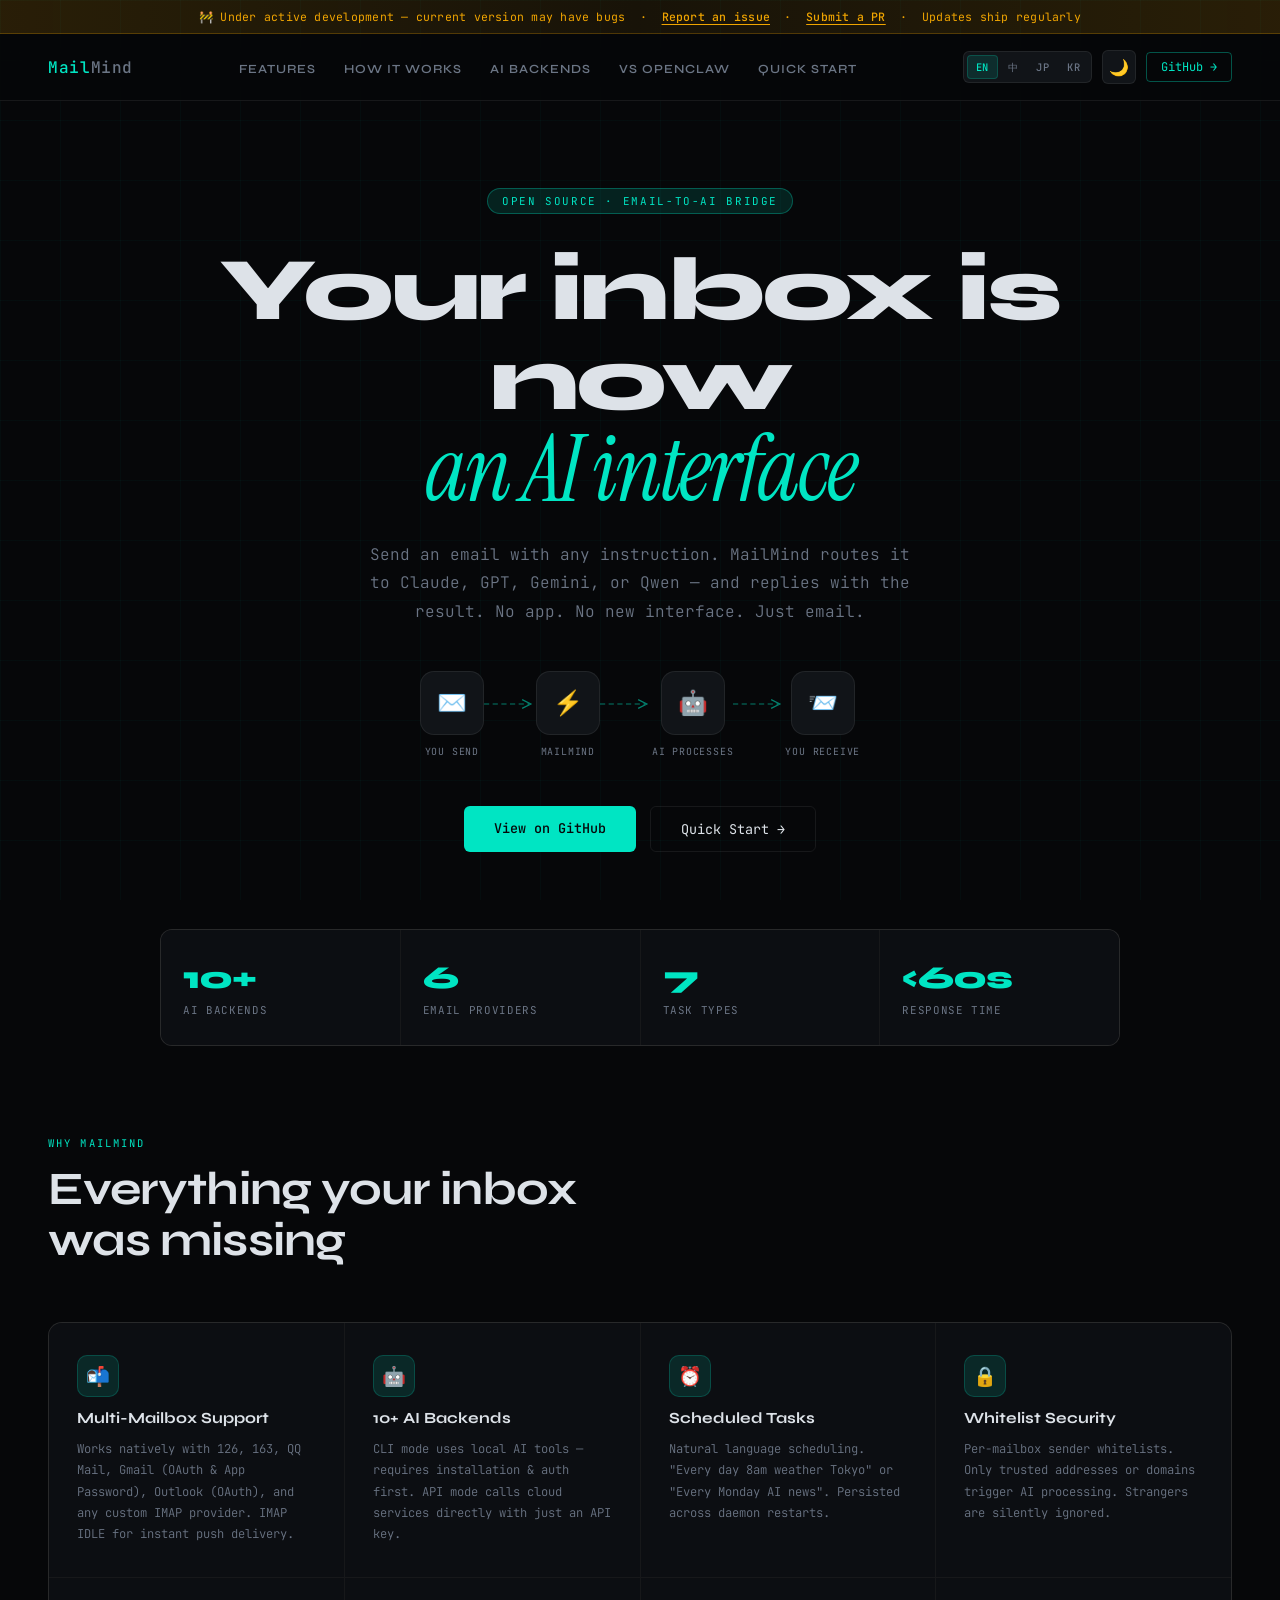
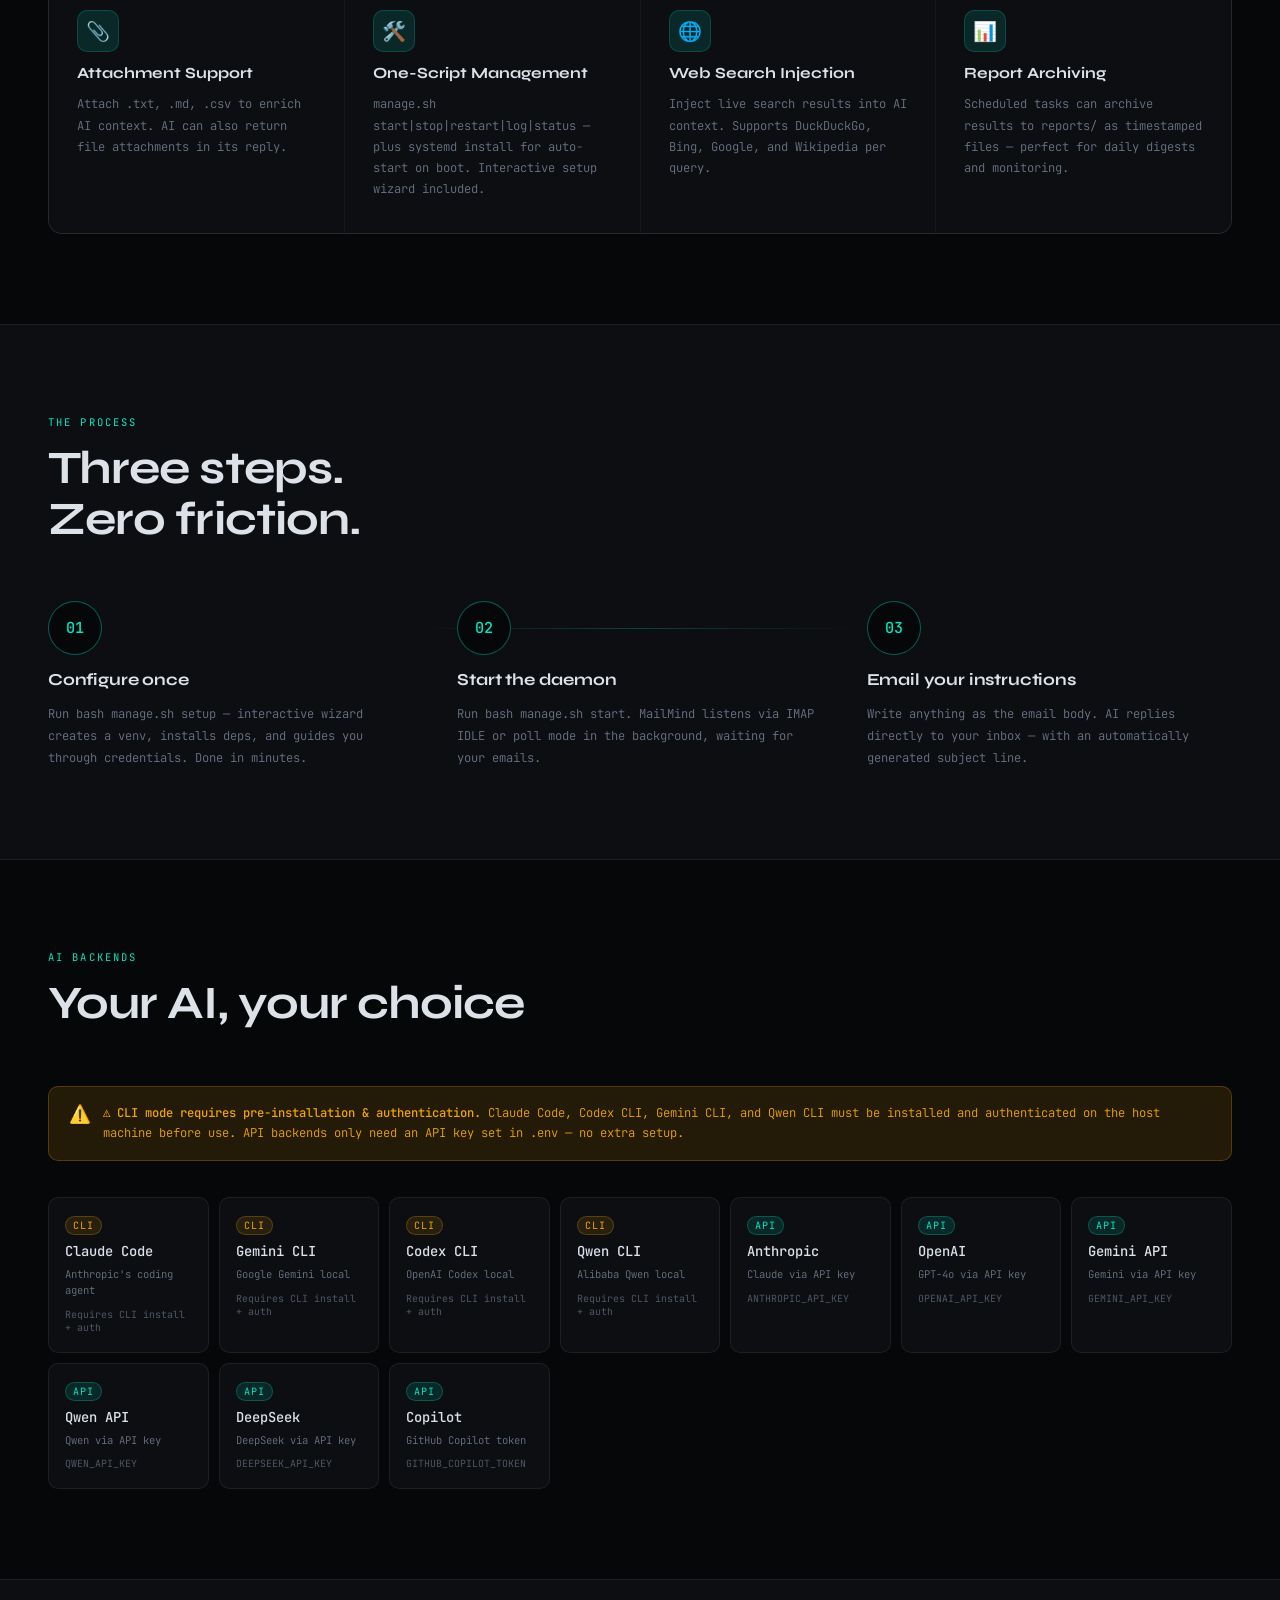
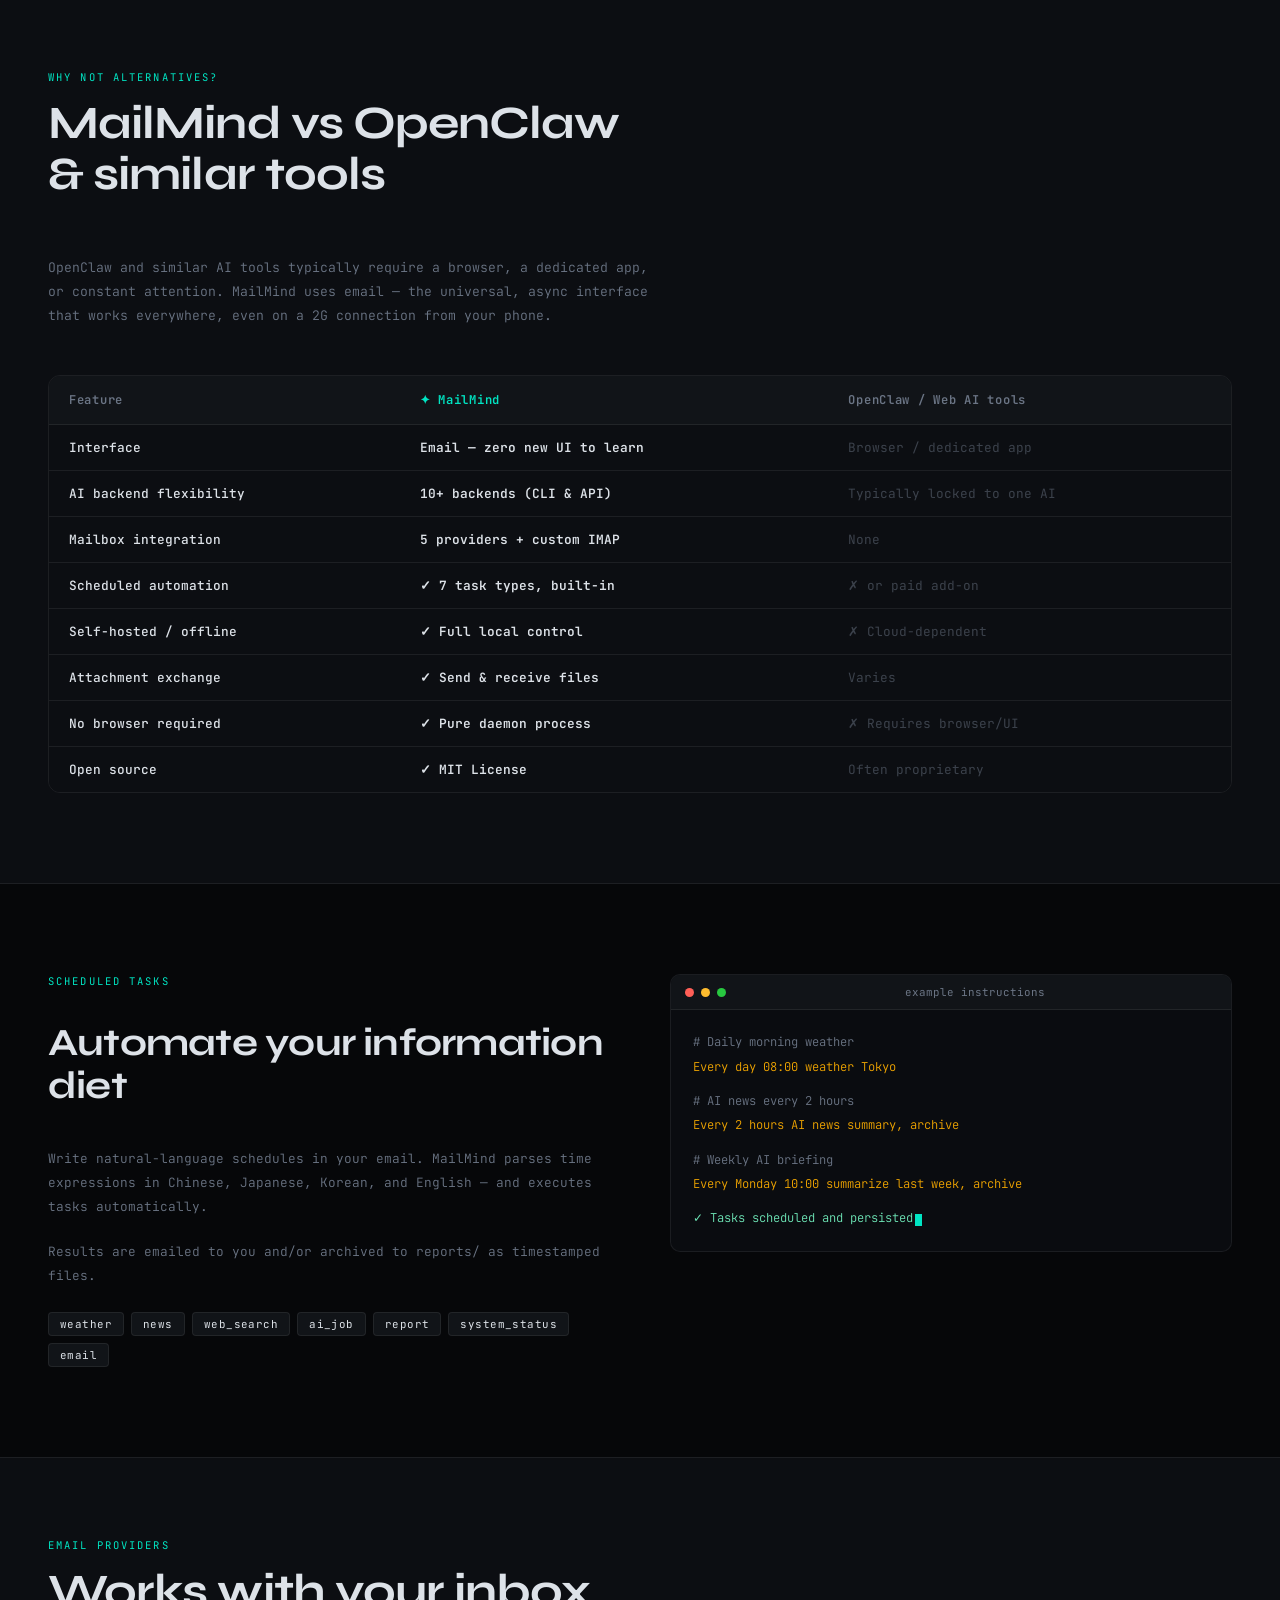
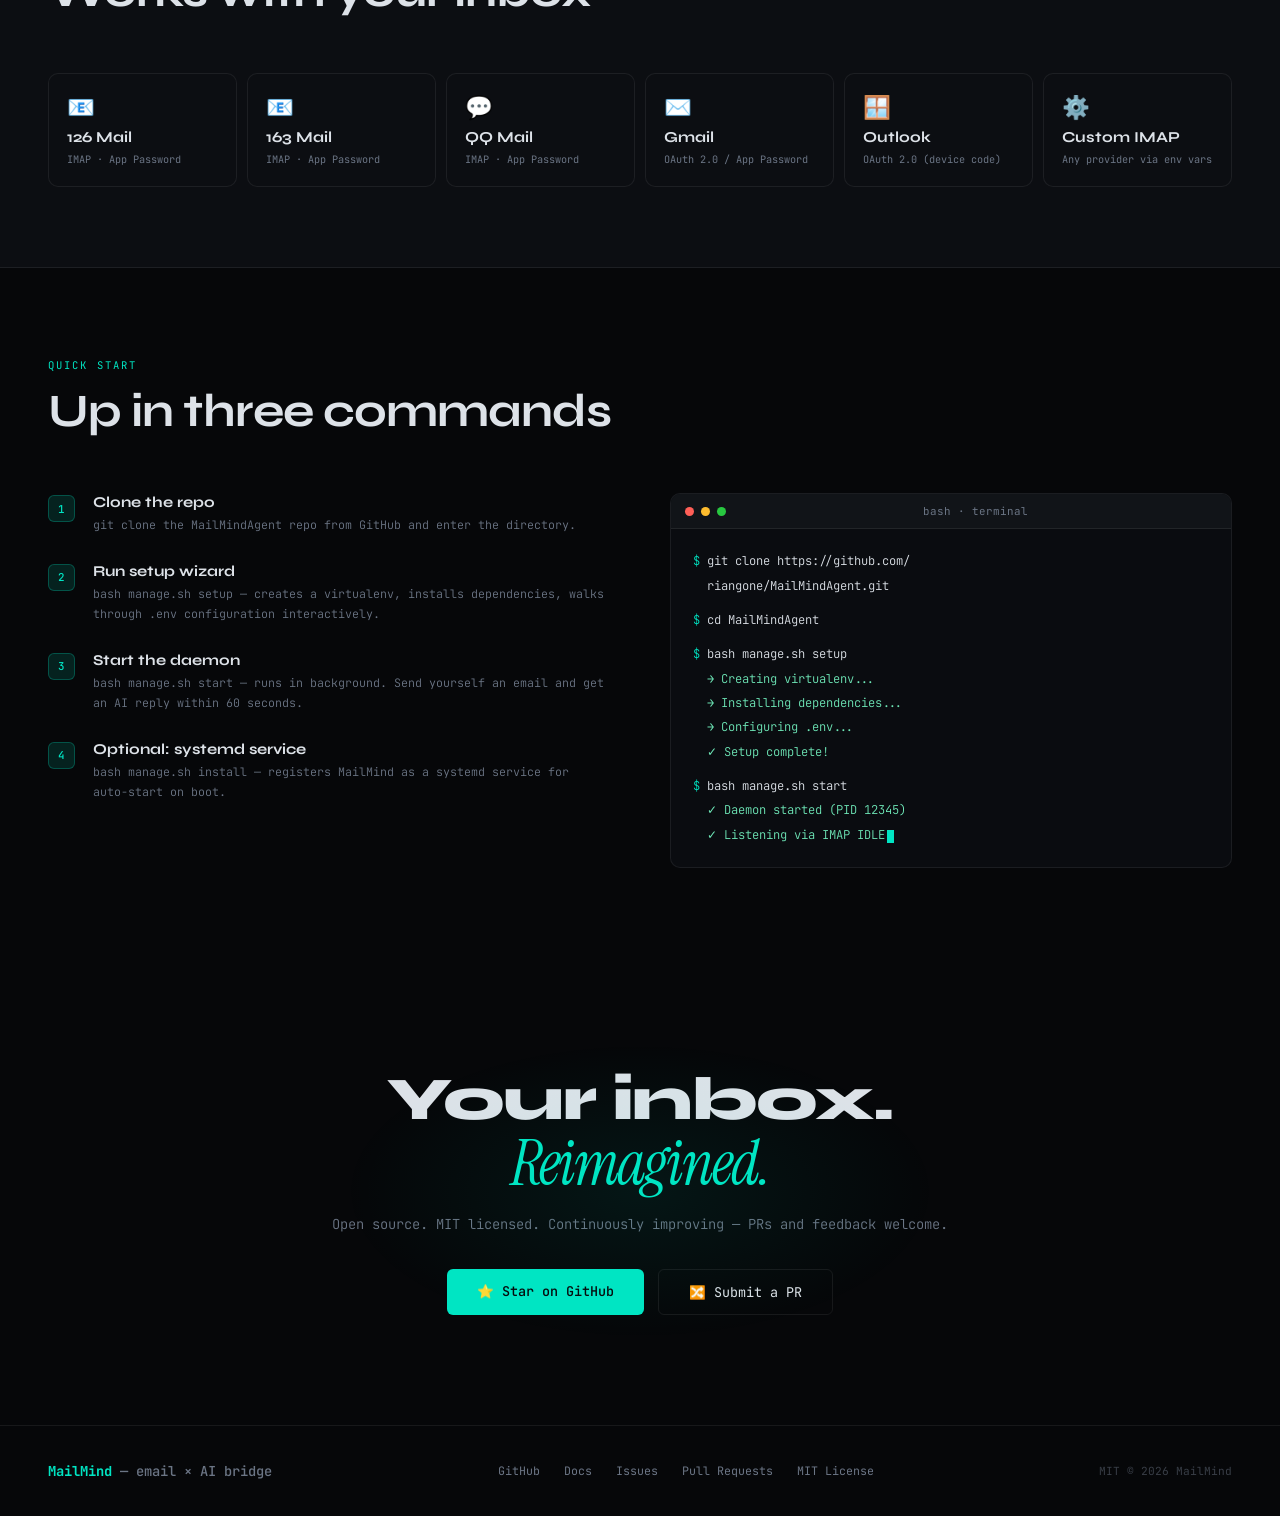
==== docs/index.html @ 2a6ef019 "feat: enhance landing page with i18n, theme toggle, CLI note, and comparison - Multi-language switch" ====
<!DOCTYPE html>
<html lang="en" data-theme="dark">
<head>
  <meta charset="UTF-8" />
  <meta name="viewport" content="width=device-width, initial-scale=1.0" />
  <title>MailMind — Your Inbox, Powered by AI</title>
  <meta name="description" content="Send an email. Get an AI response. MailMind bridges your inbox with Claude, GPT, Gemini, and more — no app required." />
  <link rel="preconnect" href="https://fonts.googleapis.com" />
  <link rel="preconnect" href="https://fonts.gstatic.com" crossorigin />
  <link href="https://fonts.googleapis.com/css2?family=Syne:wght@400;600;700;800&family=JetBrains+Mono:ital,wght@0,300;0,400;0,500;1,300&family=Instrument+Serif:ital@0;1&display=swap" rel="stylesheet" />
  <style>
    *, *::before, *::after { box-sizing: border-box; margin: 0; padding: 0; }

    /* ── DARK theme (default) ── */
    :root {
      --bg:        #060709;
      --bg2:       #0c0e12;
      --bg3:       #111418;
      --border:    rgba(255,255,255,0.07);
      --border2:   rgba(255,255,255,0.12);
      --cyan:      #00e5c3;
      --cyan-dim:  rgba(0,229,195,0.12);
      --amber:     #f0a500;
      --amber-dim: rgba(240,165,0,0.12);
      --red:       #ff5b6e;
      --red-dim:   rgba(255,91,110,0.12);
      --text:      #dde2e8;
      --muted:     #6b7585;
      --card-bg:   var(--bg2);
      --glow:      0 0 40px rgba(0,229,195,0.18);
      --grid-color: rgba(0,229,195,0.03);
    }

    /* ── LIGHT theme ── */
    [data-theme="light"] {
      --bg:        #f5f7fa;
      --bg2:       #eceef2;
      --bg3:       #e2e5eb;
      --border:    rgba(0,0,0,0.08);
      --border2:   rgba(0,0,0,0.15);
      --cyan:      #009e88;
      --cyan-dim:  rgba(0,158,136,0.10);
      --amber:     #c97c00;
      --amber-dim: rgba(201,124,0,0.10);
      --red:       #d93a4e;
      --red-dim:   rgba(217,58,78,0.10);
      --text:      #1a1d24;
      --muted:     #6b7585;
      --card-bg:   #fff;
      --glow:      0 0 40px rgba(0,158,136,0.20);
      --grid-color: rgba(0,120,105,0.04);
    }

    html { scroll-behavior: smooth; }

    body {
      background: var(--bg);
      color: var(--text);
      font-family: 'Syne', sans-serif;
      min-height: 100vh;
      overflow-x: hidden;
      transition: background 0.3s, color 0.3s;
    }

    body::before {
      content: '';
      position: fixed;
      inset: 0;
      background-image:
        linear-gradient(var(--grid-color) 1px, transparent 1px),
        linear-gradient(90deg, var(--grid-color) 1px, transparent 1px);
      background-size: 60px 60px;
      pointer-events: none;
      z-index: 0;
    }

    /* ── WIP BANNER ── */
    .wip-bar {
      position: relative;
      z-index: 200;
      background: linear-gradient(90deg, rgba(240,165,0,0.15), rgba(240,165,0,0.08), rgba(240,165,0,0.15));
      border-bottom: 1px solid rgba(240,165,0,0.25);
      padding: 9px 24px;
      text-align: center;
      font-family: 'JetBrains Mono', monospace;
      font-size: 0.72rem;
      font-weight: 400;
      color: var(--amber);
      letter-spacing: 0.02em;
    }
    .wip-bar a { color: var(--amber); font-weight: 500; text-underline-offset: 3px; }
    .wip-bar a:hover { opacity: 0.8; }

    /* ── NAV ── */
    nav {
      position: sticky;
      top: 0;
      z-index: 100;
      display: flex;
      align-items: center;
      justify-content: space-between;
      padding: 16px 48px;
      background: rgba(6,7,9,0.88);
      backdrop-filter: blur(14px);
      border-bottom: 1px solid var(--border);
      transition: background 0.3s;
      gap: 16px;
    }
    [data-theme="light"] nav { background: rgba(245,247,250,0.90); }

    .nav-logo {
      font-family: 'JetBrains Mono', monospace;
      font-size: 1rem;
      font-weight: 500;
      color: var(--cyan);
      letter-spacing: 0.04em;
      text-decoration: none;
      flex-shrink: 0;
    }
    .nav-logo span { color: var(--muted); }

    .nav-links {
      list-style: none;
      display: flex;
      gap: 28px;
      flex: 1;
      justify-content: center;
    }
    .nav-links a {
      font-size: 0.78rem;
      font-weight: 600;
      letter-spacing: 0.08em;
      text-transform: uppercase;
      color: var(--muted);
      text-decoration: none;
      transition: color 0.2s;
    }
    .nav-links a:hover { color: var(--text); }

    .nav-controls {
      display: flex;
      align-items: center;
      gap: 10px;
      flex-shrink: 0;
    }

    /* Language switcher */
    .lang-switcher {
      display: flex;
      gap: 2px;
      background: var(--bg3);
      border: 1px solid var(--border);
      border-radius: 6px;
      padding: 3px;
    }
    .lang-btn {
      font-family: 'JetBrains Mono', monospace;
      font-size: 0.65rem;
      font-weight: 500;
      color: var(--muted);
      background: none;
      border: none;
      padding: 4px 8px;
      border-radius: 4px;
      cursor: pointer;
      transition: background 0.15s, color 0.15s;
      letter-spacing: 0.04em;
    }
    .lang-btn:hover { color: var(--text); }
    .lang-btn.active {
      background: var(--cyan-dim);
      color: var(--cyan);
      border: 1px solid rgba(0,229,195,0.2);
    }

    /* Theme toggle */
    .theme-btn {
      width: 34px;
      height: 34px;
      border-radius: 6px;
      border: 1px solid var(--border);
      background: var(--bg3);
      color: var(--muted);
      font-size: 1rem;
      cursor: pointer;
      display: flex;
      align-items: center;
      justify-content: center;
      transition: border-color 0.2s, color 0.2s;
    }
    .theme-btn:hover { border-color: var(--border2); color: var(--text); }

    .nav-cta {
      font-family: 'JetBrains Mono', monospace;
      font-size: 0.75rem;
      color: var(--cyan) !important;
      border: 1px solid rgba(0,229,195,0.35) !important;
      padding: 6px 14px;
      border-radius: 4px;
      transition: background 0.2s, box-shadow 0.2s !important;
      text-decoration: none;
    }
    .nav-cta:hover { background: var(--cyan-dim) !important; box-shadow: var(--glow) !important; }

    /* ── Sections ── */
    section { position: relative; z-index: 1; }

    /* ── HERO ── */
    #hero {
      min-height: 92vh;
      display: flex;
      flex-direction: column;
      align-items: center;
      justify-content: center;
      padding: 80px 24px 70px;
      text-align: center;
    }

    .hero-badge {
      font-family: 'JetBrains Mono', monospace;
      font-size: 0.68rem;
      letter-spacing: 0.15em;
      text-transform: uppercase;
      color: var(--cyan);
      border: 1px solid rgba(0,229,195,0.3);
      background: var(--cyan-dim);
      padding: 5px 14px;
      border-radius: 100px;
      margin-bottom: 32px;
      display: inline-block;
      animation: fade-in 0.6s ease both;
    }

    h1 {
      font-size: clamp(2.8rem, 7vw, 6rem);
      font-weight: 800;
      line-height: 1.0;
      letter-spacing: -0.03em;
      max-width: 900px;
      margin-bottom: 24px;
      animation: rise 0.8s cubic-bezier(.16,1,.3,1) both;
      animation-delay: 0.1s;
    }
    h1 em {
      font-family: 'Instrument Serif', serif;
      font-style: italic;
      font-weight: 400;
      color: var(--cyan);
    }

    .hero-sub {
      font-family: 'JetBrains Mono', monospace;
      font-size: clamp(0.82rem, 1.4vw, 1rem);
      font-weight: 300;
      color: var(--muted);
      max-width: 540px;
      line-height: 1.8;
      margin-bottom: 44px;
      animation: rise 0.8s cubic-bezier(.16,1,.3,1) both;
      animation-delay: 0.2s;
    }

    .flow {
      display: flex;
      align-items: center;
      gap: 0;
      margin-bottom: 48px;
      animation: rise 0.8s cubic-bezier(.16,1,.3,1) both;
      animation-delay: 0.3s;
      flex-wrap: wrap;
      justify-content: center;
    }
    .flow-node { display: flex; flex-direction: column; align-items: center; gap: 10px; }
    .flow-icon {
      width: 64px; height: 64px;
      border-radius: 14px;
      background: var(--bg3);
      border: 1px solid var(--border);
      display: flex; align-items: center; justify-content: center;
      font-size: 1.5rem;
    }
    .flow-node:nth-child(1) .flow-icon { animation: pulse-b 3s ease-in-out infinite; }
    .flow-node:nth-child(3) .flow-icon { animation: pulse-b 3s ease-in-out 1s infinite; }
    .flow-node:nth-child(5) .flow-icon { animation: pulse-b 3s ease-in-out 2s infinite; }
    .flow-node:nth-child(7) .flow-icon { animation: pulse-b 3s ease-in-out 0.5s infinite; }
    @keyframes pulse-b {
      0%,100% { border-color: var(--border); }
      50% { border-color: rgba(0,229,195,0.5); box-shadow: 0 0 18px rgba(0,229,195,0.14); }
    }
    .flow-label { font-family: 'JetBrains Mono', monospace; font-size: 0.62rem; letter-spacing: 0.08em; text-transform: uppercase; color: var(--muted); }
    .flow-arrow { width: 52px; display: flex; align-items: center; padding-bottom: 22px; }
    .flow-arrow svg { width: 100%; height: 16px; }
    .arrow-line { stroke: var(--cyan); stroke-opacity: 0.35; stroke-dasharray: 6 4; animation: dash 1.5s linear infinite; }
    @keyframes dash { to { stroke-dashoffset: -20; } }

    .hero-cta {
      display: flex; gap: 14px; justify-content: center; flex-wrap: wrap;
      animation: rise 0.8s cubic-bezier(.16,1,.3,1) both;
      animation-delay: 0.4s;
    }

    .btn-primary {
      font-family: 'JetBrains Mono', monospace;
      font-size: 0.84rem; font-weight: 500;
      color: var(--bg); background: var(--cyan);
      border: none; padding: 13px 30px; border-radius: 6px;
      cursor: pointer; text-decoration: none;
      transition: transform 0.15s, box-shadow 0.2s, opacity 0.2s;
      display: inline-block;
    }
    .btn-primary:hover { transform: translateY(-2px); box-shadow: 0 8px 28px rgba(0,229,195,0.3); opacity: 0.92; }

    .btn-secondary {
      font-family: 'JetBrains Mono', monospace;
      font-size: 0.84rem; font-weight: 400;
      color: var(--text); background: transparent;
      border: 1px solid var(--border); padding: 13px 30px; border-radius: 6px;
      cursor: pointer; text-decoration: none;
      transition: background 0.2s, border-color 0.2s;
      display: inline-block;
    }
    .btn-secondary:hover { background: var(--bg3); border-color: var(--border2); }

    /* ── Stats bar ── */
    .stats-bar {
      display: grid;
      grid-template-columns: repeat(4, 1fr);
      border: 1px solid var(--border);
      border-radius: 12px;
      overflow: hidden;
      margin: 0 auto 0;
      max-width: 960px;
      background: var(--border);
      gap: 1px;
      position: relative;
      z-index: 1;
    }
    .stat { background: var(--bg2); padding: 28px 22px; }
    .stat-num { font-size: 2rem; font-weight: 800; letter-spacing: -0.03em; color: var(--cyan); margin-bottom: 6px; }
    .stat-label { font-family: 'JetBrains Mono', monospace; font-size: 0.68rem; font-weight: 400; color: var(--muted); letter-spacing: 0.06em; text-transform: uppercase; }

    /* ── Shared section styles ── */
    .section-wrap { max-width: 1200px; margin: 0 auto; }
    .section-label { font-family: 'JetBrains Mono', monospace; font-size: 0.66rem; letter-spacing: 0.2em; text-transform: uppercase; color: var(--cyan); margin-bottom: 14px; display: block; }
    .section-title { font-size: clamp(1.9rem, 3.8vw, 2.9rem); font-weight: 700; letter-spacing: -0.02em; line-height: 1.1; margin-bottom: 56px; }

    /* ── FEATURES ── */
    #features { padding: 90px 48px; }
    .features-grid { display: grid; grid-template-columns: repeat(auto-fit, minmax(270px, 1fr)); gap: 1px; background: var(--border); border: 1px solid var(--border); border-radius: 14px; overflow: hidden; }
    .feature-card {
      background: var(--card-bg); padding: 32px 28px;
      display: flex; flex-direction: column; gap: 12px;
      transition: background 0.2s; position: relative; overflow: hidden;
    }
    .feature-card::before { content: ''; position: absolute; top: 0; left: 0; right: 0; height: 2px; background: linear-gradient(90deg, transparent, var(--cyan), transparent); opacity: 0; transition: opacity 0.3s; }
    .feature-card:hover { background: var(--bg3); }
    .feature-card:hover::before { opacity: 1; }
    .feature-icon { width: 42px; height: 42px; border-radius: 10px; background: var(--cyan-dim); border: 1px solid rgba(0,229,195,0.2); display: flex; align-items: center; justify-content: center; font-size: 1.2rem; }
    .feature-card h3 { font-size: 0.97rem; font-weight: 700; color: var(--text); }
    .feature-card p { font-family: 'JetBrains Mono', monospace; font-size: 0.76rem; font-weight: 300; color: var(--muted); line-height: 1.75; }

    /* ── HOW IT WORKS ── */
    #how { padding: 90px 48px; background: var(--bg2); border-top: 1px solid var(--border); border-bottom: 1px solid var(--border); }
    .steps { display: grid; grid-template-columns: 1fr 1fr 1fr; gap: 44px; margin-top: 56px; position: relative; }
    .steps::before { content: ''; position: absolute; top: 27px; left: calc(33.3% - 20px); right: calc(33.3% - 20px); height: 1px; background: linear-gradient(90deg, transparent, var(--cyan), transparent); opacity: 0.25; }
    .step { display: flex; flex-direction: column; gap: 14px; }
    .step-num { width: 54px; height: 54px; border-radius: 50%; background: var(--bg); border: 1px solid rgba(0,229,195,0.4); display: flex; align-items: center; justify-content: center; font-family: 'JetBrains Mono', monospace; font-size: 0.95rem; font-weight: 500; color: var(--cyan); flex-shrink: 0; }
    .step h3 { font-size: 1.05rem; font-weight: 700; color: var(--text); letter-spacing: -0.01em; }
    .step p { font-family: 'JetBrains Mono', monospace; font-size: 0.76rem; font-weight: 300; color: var(--muted); line-height: 1.8; }

    /* ── AI BACKENDS ── */
    #ai { padding: 90px 48px; }
    .cli-note {
      background: var(--amber-dim);
      border: 1px solid rgba(240,165,0,0.25);
      border-radius: 10px;
      padding: 16px 20px;
      margin-bottom: 36px;
      display: flex; gap: 12px; align-items: flex-start;
    }
    .cli-note-icon { font-size: 1.1rem; flex-shrink: 0; margin-top: 1px; }
    .cli-note-text { font-family: 'JetBrains Mono', monospace; font-size: 0.76rem; font-weight: 300; color: var(--amber); line-height: 1.7; }
    .cli-note-text strong { font-weight: 500; }
    .ai-grid { display: grid; grid-template-columns: repeat(auto-fill, minmax(155px, 1fr)); gap: 10px; }
    .ai-card { background: var(--card-bg); border: 1px solid var(--border); border-radius: 10px; padding: 18px 16px; display: flex; flex-direction: column; gap: 7px; transition: border-color 0.2s, background 0.2s, transform 0.15s; }
    .ai-card:hover { border-color: rgba(0,229,195,0.3); background: var(--bg3); transform: translateY(-2px); }
    .ai-name { font-family: 'JetBrains Mono', monospace; font-size: 0.86rem; font-weight: 500; color: var(--text); }
    .ai-type { font-family: 'JetBrains Mono', monospace; font-size: 0.63rem; letter-spacing: 0.1em; text-transform: uppercase; padding: 2px 7px; border-radius: 100px; display: inline-block; width: fit-content; }
    .ai-type.cli { background: var(--amber-dim); color: var(--amber); border: 1px solid rgba(240,165,0,0.25); }
    .ai-type.api { background: var(--cyan-dim); color: var(--cyan); border: 1px solid rgba(0,229,195,0.25); }
    .ai-desc { font-family: 'JetBrains Mono', monospace; font-size: 0.66rem; font-weight: 300; color: var(--muted); line-height: 1.5; }
    .ai-req { font-family: 'JetBrains Mono', monospace; font-size: 0.62rem; color: var(--muted); opacity: 0.7; margin-top: 2px; }

    /* ── COMPARISON ── */
    #compare { padding: 90px 48px; background: var(--bg2); border-top: 1px solid var(--border); border-bottom: 1px solid var(--border); }
    .compare-sub { font-family: 'JetBrains Mono', monospace; font-size: 0.82rem; font-weight: 300; color: var(--muted); line-height: 1.8; max-width: 600px; margin-bottom: 48px; }
    .compare-table-wrap { overflow-x: auto; border-radius: 12px; border: 1px solid var(--border); }
    table { width: 100%; border-collapse: collapse; font-family: 'JetBrains Mono', monospace; font-size: 0.8rem; }
    thead tr { background: var(--bg3); border-bottom: 1px solid var(--border); }
    thead th { padding: 16px 20px; text-align: left; font-weight: 600; font-size: 0.76rem; letter-spacing: 0.06em; }
    thead th:first-child { color: var(--muted); }
    thead th:nth-child(2) { color: var(--cyan); }
    thead th:nth-child(3) { color: var(--muted); }
    tbody tr { border-bottom: 1px solid var(--border); background: var(--card-bg); transition: background 0.15s; }
    tbody tr:last-child { border-bottom: none; }
    tbody tr:hover { background: var(--bg3); }
    tbody td { padding: 14px 20px; color: var(--muted); vertical-align: middle; }
    tbody td:first-child { color: var(--text); font-weight: 500; }
    .check { color: var(--cyan); font-weight: 600; }
    .cross { color: var(--muted); opacity: 0.5; }
    .highlight-col { color: var(--text) !important; }

    /* ── TASKS ── */
    #tasks { padding: 90px 48px; }
    .tasks-inner { display: grid; grid-template-columns: 1fr 1fr; gap: 60px; align-items: start; }
    .tasks-desc { display: flex; flex-direction: column; gap: 20px; }
    .tasks-desc p { font-family: 'JetBrains Mono', monospace; font-size: 0.8rem; font-weight: 300; color: var(--muted); line-height: 1.9; }
    .task-types { display: flex; flex-wrap: wrap; gap: 7px; margin-top: 4px; }
    .task-tag { font-family: 'JetBrains Mono', monospace; font-size: 0.68rem; color: var(--text); background: var(--bg3); border: 1px solid var(--border); padding: 4px 11px; border-radius: 4px; letter-spacing: 0.04em; transition: border-color 0.2s, color 0.2s; }
    .task-tag:hover { border-color: rgba(0,229,195,0.4); color: var(--cyan); }

    /* ── Terminal ── */
    .terminal { background: #0a0c10; border: 1px solid var(--border); border-radius: 10px; overflow: hidden; }
    [data-theme="light"] .terminal { background: #1a1d24; }
    .terminal-bar { display: flex; align-items: center; gap: 7px; padding: 10px 14px; border-bottom: 1px solid var(--border); background: var(--bg3); }
    [data-theme="light"] .terminal-bar { background: #22262e; }
    .dot { width: 9px; height: 9px; border-radius: 50%; }
    .dot.r { background: #ff5f57; }
    .dot.y { background: #febc2e; }
    .dot.g { background: #28c840; }
    .terminal-title { font-family: 'JetBrains Mono', monospace; font-size: 0.68rem; color: #6b7585; margin: 0 auto; }
    .terminal-body { padding: 20px 22px; font-family: 'JetBrains Mono', monospace; font-size: 0.76rem; font-weight: 300; line-height: 2; }
    .t-prompt { color: #00e5c3; }
    .t-cmd { color: #dde2e8; }
    .t-comment { color: #6b7585; }
    .t-email { color: #f0a500; }
    .t-out { color: #6ee7b7; }
    .t-blank { height: 10px; display: block; }
    .cursor { display: inline-block; width: 7px; height: 1em; background: #00e5c3; animation: blink 1s step-end infinite; vertical-align: text-bottom; margin-left: 2px; }
    @keyframes blink { 0%,100% { opacity: 0.9; } 50% { opacity: 0; } }

    /* ── MAILBOXES ── */
    #mailboxes { padding: 80px 48px; background: var(--bg2); border-top: 1px solid var(--border); border-bottom: 1px solid var(--border); }
    .mailbox-grid { display: grid; grid-template-columns: repeat(auto-fill, minmax(175px, 1fr)); gap: 10px; margin-top: 44px; }
    .mailbox-card { background: var(--card-bg); border: 1px solid var(--border); border-radius: 10px; padding: 20px 18px; display: flex; flex-direction: column; gap: 7px; transition: border-color 0.2s, transform 0.15s; }
    .mailbox-card:hover { border-color: rgba(0,229,195,0.25); transform: translateY(-2px); }
    .mailbox-icon { font-size: 1.4rem; }
    .mailbox-name { font-size: 0.95rem; font-weight: 700; color: var(--text); }
    .mailbox-auth { font-family: 'JetBrains Mono', monospace; font-size: 0.64rem; color: var(--muted); }

    /* ── QUICK START ── */
    #start { padding: 90px 48px; }
    .start-inner { display: grid; grid-template-columns: 1fr 1fr; gap: 60px; align-items: start; }
    .start-steps { display: flex; flex-direction: column; gap: 26px; }
    .start-step { display: flex; gap: 18px; align-items: flex-start; }
    .start-step-num { font-family: 'JetBrains Mono', monospace; font-size: 0.68rem; font-weight: 500; color: var(--cyan); background: var(--cyan-dim); border: 1px solid rgba(0,229,195,0.25); width: 27px; height: 27px; border-radius: 6px; display: flex; align-items: center; justify-content: center; flex-shrink: 0; margin-top: 2px; }
    .start-step-content h4 { font-size: 0.94rem; font-weight: 700; color: var(--text); margin-bottom: 4px; }
    .start-step-content p { font-family: 'JetBrains Mono', monospace; font-size: 0.73rem; font-weight: 300; color: var(--muted); line-height: 1.75; }

    /* ── CTA ── */
    #cta { padding: 110px 48px; text-align: center; position: relative; }
    #cta::before { content: ''; position: absolute; top: 50%; left: 50%; transform: translate(-50%,-50%); width: 600px; height: 300px; background: radial-gradient(ellipse at center, rgba(0,229,195,0.07) 0%, transparent 70%); pointer-events: none; }
    #cta h2 { font-size: clamp(2rem, 5vw, 3.8rem); font-weight: 800; letter-spacing: -0.03em; line-height: 1.05; margin-bottom: 18px; }
    #cta h2 em { font-family: 'Instrument Serif', serif; font-style: italic; font-weight: 400; color: var(--cyan); }
    #cta p { font-family: 'JetBrains Mono', monospace; font-size: 0.86rem; font-weight: 300; color: var(--muted); margin-bottom: 36px; }

    /* ── Footer ── */
    footer { border-top: 1px solid var(--border); padding: 36px 48px; display: flex; align-items: center; justify-content: space-between; position: relative; z-index: 1; flex-wrap: wrap; gap: 16px; }
    .footer-logo { font-family: 'JetBrains Mono', monospace; font-size: 0.86rem; font-weight: 500; color: var(--muted); }
    .footer-logo strong { color: var(--cyan); }
    .footer-links { display: flex; gap: 24px; flex-wrap: wrap; }
    .footer-links a { font-family: 'JetBrains Mono', monospace; font-size: 0.73rem; color: var(--muted); text-decoration: none; transition: color 0.2s; }
    .footer-links a:hover { color: var(--text); }
    .footer-copy { font-family: 'JetBrains Mono', monospace; font-size: 0.7rem; color: var(--muted); opacity: 0.5; }

    /* ── Animations ── */
    @keyframes fade-in { from { opacity: 0; } to { opacity: 1; } }
    @keyframes rise { from { opacity: 0; transform: translateY(20px); } to { opacity: 1; transform: translateY(0); } }
    .reveal { opacity: 0; transform: translateY(22px); transition: opacity 0.6s cubic-bezier(.16,1,.3,1), transform 0.6s cubic-bezier(.16,1,.3,1); }
    .reveal.visible { opacity: 1; transform: translateY(0); }

    code { font-family: 'JetBrains Mono', monospace; font-size: 0.82em; color: var(--cyan); background: var(--cyan-dim); border: 1px solid rgba(0,229,195,0.15); padding: 1px 6px; border-radius: 4px; }

    ::-webkit-scrollbar { width: 5px; }
    ::-webkit-scrollbar-track { background: var(--bg); }
    ::-webkit-scrollbar-thumb { background: rgba(0,229,195,0.2); border-radius: 3px; }

    /* ── Responsive ── */
    @media (max-width: 900px) {
      nav { padding: 14px 20px; }
      .nav-links { display: none; }
      #features, #ai, #start, #cta, #tasks, #compare { padding: 60px 20px; }
      #how, #mailboxes { padding: 60px 20px; }
      .steps { grid-template-columns: 1fr; gap: 30px; }
      .steps::before { display: none; }
      .tasks-inner, .start-inner { grid-template-columns: 1fr; gap: 36px; }
      .stats-bar { grid-template-columns: repeat(2, 1fr); }
      footer { flex-direction: column; text-align: center; }
      .lang-switcher { display: none; }
    }
  </style>
</head>
<body>

<!-- ══ WIP BANNER ══ -->
<div class="wip-bar">
  <span data-i18n="wip_text"></span>
</div>

<!-- ══ NAV ══ -->
<nav>
  <a href="#" class="nav-logo">Mail<span>Mind</span></a>
  <ul class="nav-links">
    <li><a href="#features" data-i18n="nav_features"></a></li>
    <li><a href="#how" data-i18n="nav_how"></a></li>
    <li><a href="#ai" data-i18n="nav_ai"></a></li>
    <li><a href="#compare" data-i18n="nav_compare"></a></li>
    <li><a href="#start" data-i18n="nav_start"></a></li>
  </ul>
  <div class="nav-controls">
    <div class="lang-switcher">
      <button class="lang-btn active" data-lang="en">EN</button>
      <button class="lang-btn" data-lang="zh">中</button>
      <button class="lang-btn" data-lang="ja">JP</button>
      <button class="lang-btn" data-lang="ko">KR</button>
    </div>
    <button class="theme-btn" id="themeBtn" title="Toggle theme">🌙</button>
    <a href="https://github.com/riangone/MailMindAgent" class="nav-cta" target="_blank">GitHub →</a>
  </div>
</nav>

<!-- ══ HERO ══ -->
<section id="hero">
  <span class="hero-badge" data-i18n="hero_badge"></span>
  <h1 data-i18n="hero_h1"></h1>
  <p class="hero-sub" data-i18n="hero_sub"></p>

  <div class="flow">
    <div class="flow-node">
      <div class="flow-icon">✉️</div>
      <span class="flow-label" data-i18n="flow_1"></span>
    </div>
    <div class="flow-arrow"><svg viewBox="0 0 60 16"><line class="arrow-line" x1="0" y1="8" x2="52" y2="8" stroke-width="1.5"/><polyline points="44,3 54,8 44,13" fill="none" stroke="#00e5c3" stroke-opacity="0.55" stroke-width="1.5"/></svg></div>
    <div class="flow-node">
      <div class="flow-icon">⚡</div>
      <span class="flow-label">MailMind</span>
    </div>
    <div class="flow-arrow"><svg viewBox="0 0 60 16"><line class="arrow-line" x1="0" y1="8" x2="52" y2="8" stroke-width="1.5"/><polyline points="44,3 54,8 44,13" fill="none" stroke="#00e5c3" stroke-opacity="0.55" stroke-width="1.5"/></svg></div>
    <div class="flow-node">
      <div class="flow-icon">🤖</div>
      <span class="flow-label" data-i18n="flow_3"></span>
    </div>
    <div class="flow-arrow"><svg viewBox="0 0 60 16"><line class="arrow-line" x1="0" y1="8" x2="52" y2="8" stroke-width="1.5"/><polyline points="44,3 54,8 44,13" fill="none" stroke="#00e5c3" stroke-opacity="0.55" stroke-width="1.5"/></svg></div>
    <div class="flow-node">
      <div class="flow-icon">📨</div>
      <span class="flow-label" data-i18n="flow_4"></span>
    </div>
  </div>

  <div class="hero-cta">
    <a href="https://github.com/riangone/MailMindAgent" class="btn-primary" target="_blank" data-i18n="cta_github"></a>
    <a href="#start" class="btn-secondary" data-i18n="cta_start"></a>
  </div>
</section>

<!-- ══ STATS ══ -->
<div class="stats-bar" style="position:relative;z-index:1;margin:0 auto;max-width:960px;">
  <div class="stat"><div class="stat-num">10+</div><div class="stat-label" data-i18n="stat_ai"></div></div>
  <div class="stat"><div class="stat-num">6</div><div class="stat-label" data-i18n="stat_mail"></div></div>
  <div class="stat"><div class="stat-num">7</div><div class="stat-label" data-i18n="stat_task"></div></div>
  <div class="stat"><div class="stat-num">&lt;60s</div><div class="stat-label" data-i18n="stat_time"></div></div>
</div>

<!-- ══ FEATURES ══ -->
<section id="features">
  <div class="section-wrap">
    <span class="section-label" data-i18n="feat_label"></span>
    <h2 class="section-title" data-i18n="feat_title"></h2>
    <div class="features-grid">
      <div class="feature-card reveal"><div class="feature-icon">📬</div><h3 data-i18n="f1_h"></h3><p data-i18n="f1_p"></p></div>
      <div class="feature-card reveal"><div class="feature-icon">🤖</div><h3 data-i18n="f2_h"></h3><p data-i18n="f2_p"></p></div>
      <div class="feature-card reveal"><div class="feature-icon">⏰</div><h3 data-i18n="f3_h"></h3><p data-i18n="f3_p"></p></div>
      <div class="feature-card reveal"><div class="feature-icon">🔒</div><h3 data-i18n="f4_h"></h3><p data-i18n="f4_p"></p></div>
      <div class="feature-card reveal"><div class="feature-icon">📎</div><h3 data-i18n="f5_h"></h3><p data-i18n="f5_p"></p></div>
      <div class="feature-card reveal"><div class="feature-icon">🛠️</div><h3 data-i18n="f6_h"></h3><p data-i18n="f6_p"></p></div>
      <div class="feature-card reveal"><div class="feature-icon">🌐</div><h3 data-i18n="f7_h"></h3><p data-i18n="f7_p"></p></div>
      <div class="feature-card reveal"><div class="feature-icon">📊</div><h3 data-i18n="f8_h"></h3><p data-i18n="f8_p"></p></div>
    </div>
  </div>
</section>

<!-- ══ HOW IT WORKS ══ -->
<section id="how">
  <div class="section-wrap">
    <span class="section-label" data-i18n="how_label"></span>
    <h2 class="section-title" data-i18n="how_title"></h2>
    <div class="steps">
      <div class="step reveal"><div class="step-num">01</div><h3 data-i18n="s1_h"></h3><p data-i18n="s1_p"></p></div>
      <div class="step reveal"><div class="step-num">02</div><h3 data-i18n="s2_h"></h3><p data-i18n="s2_p"></p></div>
      <div class="step reveal"><div class="step-num">03</div><h3 data-i18n="s3_h"></h3><p data-i18n="s3_p"></p></div>
    </div>
  </div>
</section>

<!-- ══ AI BACKENDS ══ -->
<section id="ai">
  <div class="section-wrap">
    <span class="section-label" data-i18n="ai_label"></span>
    <h2 class="section-title" data-i18n="ai_title"></h2>

    <div class="cli-note reveal">
      <span class="cli-note-icon">⚠️</span>
      <div class="cli-note-text" data-i18n="cli_note"></div>
    </div>

    <div class="ai-grid">
      <div class="ai-card reveal"><span class="ai-type cli">CLI</span><div class="ai-name">Claude Code</div><div class="ai-desc" data-i18n="ai_claude_desc"></div><div class="ai-req" data-i18n="ai_cli_req"></div></div>
      <div class="ai-card reveal"><span class="ai-type cli">CLI</span><div class="ai-name">Gemini CLI</div><div class="ai-desc" data-i18n="ai_gemini_cli_desc"></div><div class="ai-req" data-i18n="ai_cli_req"></div></div>
      <div class="ai-card reveal"><span class="ai-type cli">CLI</span><div class="ai-name">Codex CLI</div><div class="ai-desc" data-i18n="ai_codex_desc"></div><div class="ai-req" data-i18n="ai_cli_req"></div></div>
      <div class="ai-card reveal"><span class="ai-type cli">CLI</span><div class="ai-name">Qwen CLI</div><div class="ai-desc" data-i18n="ai_qwen_cli_desc"></div><div class="ai-req" data-i18n="ai_cli_req"></div></div>
      <div class="ai-card reveal"><span class="ai-type api">API</span><div class="ai-name">Anthropic</div><div class="ai-desc" data-i18n="ai_anthropic_desc"></div><div class="ai-req">ANTHROPIC_API_KEY</div></div>
      <div class="ai-card reveal"><span class="ai-type api">API</span><div class="ai-name">OpenAI</div><div class="ai-desc" data-i18n="ai_openai_desc"></div><div class="ai-req">OPENAI_API_KEY</div></div>
      <div class="ai-card reveal"><span class="ai-type api">API</span><div class="ai-name">Gemini API</div><div class="ai-desc" data-i18n="ai_gemini_desc"></div><div class="ai-req">GEMINI_API_KEY</div></div>
      <div class="ai-card reveal"><span class="ai-type api">API</span><div class="ai-name">Qwen API</div><div class="ai-desc" data-i18n="ai_qwen_desc"></div><div class="ai-req">QWEN_API_KEY</div></div>
      <div class="ai-card reveal"><span class="ai-type api">API</span><div class="ai-name">DeepSeek</div><div class="ai-desc" data-i18n="ai_deepseek_desc"></div><div class="ai-req">DEEPSEEK_API_KEY</div></div>
      <div class="ai-card reveal"><span class="ai-type api">API</span><div class="ai-name">Copilot</div><div class="ai-desc" data-i18n="ai_copilot_desc"></div><div class="ai-req">GITHUB_COPILOT_TOKEN</div></div>
    </div>
  </div>
</section>

<!-- ══ COMPARISON ══ -->
<section id="compare">
  <div class="section-wrap">
    <span class="section-label" data-i18n="cmp_label"></span>
    <h2 class="section-title" data-i18n="cmp_title"></h2>
    <p class="compare-sub reveal" data-i18n="cmp_sub"></p>

    <div class="compare-table-wrap reveal">
      <table>
        <thead>
          <tr>
            <th data-i18n="cmp_col_feat"></th>
            <th>✦ MailMind</th>
            <th data-i18n="cmp_col_others"></th>
          </tr>
        </thead>
        <tbody>
          <tr><td data-i18n="cmp_r1_feat"></td><td class="highlight-col check" data-i18n="cmp_r1_mm"></td><td class="cross" data-i18n="cmp_r1_ot"></td></tr>
          <tr><td data-i18n="cmp_r2_feat"></td><td class="highlight-col check" data-i18n="cmp_r2_mm"></td><td class="cross" data-i18n="cmp_r2_ot"></td></tr>
          <tr><td data-i18n="cmp_r3_feat"></td><td class="highlight-col check" data-i18n="cmp_r3_mm"></td><td class="cross" data-i18n="cmp_r3_ot"></td></tr>
          <tr><td data-i18n="cmp_r4_feat"></td><td class="highlight-col check" data-i18n="cmp_r4_mm"></td><td class="cross" data-i18n="cmp_r4_ot"></td></tr>
          <tr><td data-i18n="cmp_r5_feat"></td><td class="highlight-col check" data-i18n="cmp_r5_mm"></td><td class="cross" data-i18n="cmp_r5_ot"></td></tr>
          <tr><td data-i18n="cmp_r6_feat"></td><td class="highlight-col check" data-i18n="cmp_r6_mm"></td><td class="cross" data-i18n="cmp_r6_ot"></td></tr>
          <tr><td data-i18n="cmp_r7_feat"></td><td class="highlight-col check" data-i18n="cmp_r7_mm"></td><td class="cross" data-i18n="cmp_r7_ot"></td></tr>
          <tr><td data-i18n="cmp_r8_feat"></td><td class="highlight-col check" data-i18n="cmp_r8_mm"></td><td class="cross" data-i18n="cmp_r8_ot"></td></tr>
        </tbody>
      </table>
    </div>
  </div>
</section>

<!-- ══ SCHEDULED TASKS ══ -->
<section id="tasks">
  <div class="section-wrap">
    <div class="tasks-inner">
      <div class="tasks-desc reveal">
        <span class="section-label" data-i18n="task_label"></span>
        <h2 class="section-title" style="font-size:clamp(1.7rem,3.2vw,2.4rem);margin-bottom:20px;" data-i18n="task_title"></h2>
        <p data-i18n="task_p1"></p>
        <p data-i18n="task_p2"></p>
        <div class="task-types">
          <span class="task-tag">weather</span>
          <span class="task-tag">news</span>
          <span class="task-tag">web_search</span>
          <span class="task-tag">ai_job</span>
          <span class="task-tag">report</span>
          <span class="task-tag">system_status</span>
          <span class="task-tag">email</span>
        </div>
      </div>
      <div class="reveal">
        <div class="terminal">
          <div class="terminal-bar"><span class="dot r"></span><span class="dot y"></span><span class="dot g"></span><span class="terminal-title" data-i18n="term_title"></span></div>
          <div class="terminal-body">
            <span class="t-comment" data-i18n="term_c1"></span><br />
            <span class="t-email" data-i18n="term_l1"></span>
            <span class="t-blank"></span>
            <span class="t-comment" data-i18n="term_c2"></span><br />
            <span class="t-email" data-i18n="term_l2"></span>
            <span class="t-blank"></span>
            <span class="t-comment" data-i18n="term_c3"></span><br />
            <span class="t-email" data-i18n="term_l3"></span>
            <span class="t-blank"></span>
            <span class="t-out" data-i18n="term_ok"></span><span class="cursor"></span>
          </div>
        </div>
      </div>
    </div>
  </div>
</section>

<!-- ══ MAILBOXES ══ -->
<section id="mailboxes">
  <div class="section-wrap">
    <span class="section-label" data-i18n="mb_label"></span>
    <h2 class="section-title" data-i18n="mb_title"></h2>
    <div class="mailbox-grid">
      <div class="mailbox-card reveal"><span class="mailbox-icon">📧</span><div class="mailbox-name">126 Mail</div><div class="mailbox-auth">IMAP · App Password</div></div>
      <div class="mailbox-card reveal"><span class="mailbox-icon">📧</span><div class="mailbox-name">163 Mail</div><div class="mailbox-auth">IMAP · App Password</div></div>
      <div class="mailbox-card reveal"><span class="mailbox-icon">💬</span><div class="mailbox-name">QQ Mail</div><div class="mailbox-auth">IMAP · App Password</div></div>
      <div class="mailbox-card reveal"><span class="mailbox-icon">✉️</span><div class="mailbox-name">Gmail</div><div class="mailbox-auth">OAuth 2.0 / App Password</div></div>
      <div class="mailbox-card reveal"><span class="mailbox-icon">🪟</span><div class="mailbox-name">Outlook</div><div class="mailbox-auth">OAuth 2.0 (device code)</div></div>
      <div class="mailbox-card reveal"><span class="mailbox-icon">⚙️</span><div class="mailbox-name" data-i18n="mb_custom"></div><div class="mailbox-auth" data-i18n="mb_custom_auth"></div></div>
    </div>
  </div>
</section>

<!-- ══ QUICK START ══ -->
<section id="start">
  <div class="section-wrap">
    <span class="section-label" data-i18n="qs_label"></span>
    <h2 class="section-title" data-i18n="qs_title"></h2>
    <div class="start-inner">
      <div class="start-steps">
        <div class="start-step reveal"><div class="start-step-num">1</div><div class="start-step-content"><h4 data-i18n="qs1_h"></h4><p data-i18n="qs1_p"></p></div></div>
        <div class="start-step reveal"><div class="start-step-num">2</div><div class="start-step-content"><h4 data-i18n="qs2_h"></h4><p data-i18n="qs2_p"></p></div></div>
        <div class="start-step reveal"><div class="start-step-num">3</div><div class="start-step-content"><h4 data-i18n="qs3_h"></h4><p data-i18n="qs3_p"></p></div></div>
        <div class="start-step reveal"><div class="start-step-num">4</div><div class="start-step-content"><h4 data-i18n="qs4_h"></h4><p data-i18n="qs4_p"></p></div></div>
      </div>
      <div class="reveal">
        <div class="terminal">
          <div class="terminal-bar"><span class="dot r"></span><span class="dot y"></span><span class="dot g"></span><span class="terminal-title">bash · terminal</span></div>
          <div class="terminal-body">
            <span class="t-prompt">$</span> <span class="t-cmd">git clone https://github.com/<br />&nbsp;&nbsp;riangone/MailMindAgent.git</span>
            <span class="t-blank"></span>
            <span class="t-prompt">$</span> <span class="t-cmd">cd MailMindAgent</span>
            <span class="t-blank"></span>
            <span class="t-prompt">$</span> <span class="t-cmd">bash manage.sh setup</span><br />
            <span class="t-out">&nbsp;&nbsp;→ Creating virtualenv...</span><br />
            <span class="t-out">&nbsp;&nbsp;→ Installing dependencies...</span><br />
            <span class="t-out">&nbsp;&nbsp;→ Configuring .env...</span><br />
            <span class="t-out">&nbsp;&nbsp;✓ Setup complete!</span>
            <span class="t-blank"></span>
            <span class="t-prompt">$</span> <span class="t-cmd">bash manage.sh start</span><br />
            <span class="t-out">&nbsp;&nbsp;✓ Daemon started (PID 12345)</span><br />
            <span class="t-out">&nbsp;&nbsp;✓ Listening via IMAP IDLE</span><span class="cursor"></span>
          </div>
        </div>
      </div>
    </div>
  </div>
</section>

<!-- ══ CTA ══ -->
<section id="cta">
  <h2 data-i18n="final_h"></h2>
  <p data-i18n="final_sub"></p>
  <div style="display:flex;gap:14px;justify-content:center;flex-wrap:wrap;">
    <a href="https://github.com/riangone/MailMindAgent" class="btn-primary" target="_blank" data-i18n="final_btn1"></a>
    <a href="https://github.com/riangone/MailMindAgent/pulls" class="btn-secondary" target="_blank" data-i18n="final_btn2"></a>
  </div>
</section>

<!-- ══ FOOTER ══ -->
<footer>
  <div class="footer-logo"><strong>MailMind</strong> <span data-i18n="footer_desc"></span></div>
  <div class="footer-links">
    <a href="https://github.com/riangone/MailMindAgent" target="_blank">GitHub</a>
    <a href="https://github.com/riangone/MailMindAgent/blob/main/README.md" target="_blank" data-i18n="footer_docs"></a>
    <a href="https://github.com/riangone/MailMindAgent/issues" target="_blank" data-i18n="footer_issues"></a>
    <a href="https://github.com/riangone/MailMindAgent/pulls" target="_blank" data-i18n="footer_pr"></a>
    <a href="https://github.com/riangone/MailMindAgent/blob/main/LICENSE" target="_blank">MIT License</a>
  </div>
  <div class="footer-copy" data-i18n="footer_copy"></div>
</footer>

<script>
/* ══════════════════════════════════════
   TRANSLATIONS
══════════════════════════════════════ */
const T = {
  en: {
    wip_text: '🚧 Under active development — current version may have bugs &nbsp;·&nbsp; <a href="https://github.com/riangone/MailMindAgent/issues" target="_blank">Report an issue</a> &nbsp;·&nbsp; <a href="https://github.com/riangone/MailMindAgent/pulls" target="_blank">Submit a PR</a> &nbsp;·&nbsp; Updates ship regularly',
    nav_features: 'Features', nav_how: 'How it works', nav_ai: 'AI Backends', nav_compare: 'vs OpenClaw', nav_start: 'Quick Start',
    hero_badge: 'open source · email-to-ai bridge',
    hero_h1: 'Your inbox is now<br/><em>an AI interface</em>',
    hero_sub: 'Send an email with any instruction. MailMind routes it to Claude, GPT, Gemini, or Qwen — and replies with the result. No app. No new interface. Just email.',
    flow_1: 'You send', flow_3: 'AI processes', flow_4: 'You receive',
    cta_github: 'View on GitHub', cta_start: 'Quick Start →',
    stat_ai: 'AI Backends', stat_mail: 'Email Providers', stat_task: 'Task Types', stat_time: 'Response Time',
    feat_label: 'Why MailMind',
    feat_title: 'Everything your inbox<br/>was missing',
    f1_h: 'Multi-Mailbox Support', f1_p: 'Works natively with 126, 163, QQ Mail, Gmail (OAuth & App Password), Outlook (OAuth), and any custom IMAP provider. IMAP IDLE for instant push delivery.',
    f2_h: '10+ AI Backends', f2_p: 'CLI mode uses local AI tools — requires installation & auth first. API mode calls cloud services directly with just an API key.',
    f3_h: 'Scheduled Tasks', f3_p: 'Natural language scheduling. "Every day 8am weather Tokyo" or "Every Monday AI news". Persisted across daemon restarts.',
    f4_h: 'Whitelist Security', f4_p: 'Per-mailbox sender whitelists. Only trusted addresses or domains trigger AI processing. Strangers are silently ignored.',
    f5_h: 'Attachment Support', f5_p: 'Attach .txt, .md, .csv to enrich AI context. AI can also return file attachments in its reply.',
    f6_h: 'One-Script Management', f6_p: 'manage.sh start|stop|restart|log|status — plus systemd install for auto-start on boot. Interactive setup wizard included.',
    f7_h: 'Web Search Injection', f7_p: 'Inject live search results into AI context. Supports DuckDuckGo, Bing, Google, and Wikipedia per query.',
    f8_h: 'Report Archiving', f8_p: 'Scheduled tasks can archive results to reports/ as timestamped files — perfect for daily digests and monitoring.',
    how_label: 'The Process',
    how_title: 'Three steps.<br/>Zero friction.',
    s1_h: 'Configure once', s1_p: 'Run bash manage.sh setup — interactive wizard creates a venv, installs deps, and guides you through credentials. Done in minutes.',
    s2_h: 'Start the daemon', s2_p: 'Run bash manage.sh start. MailMind listens via IMAP IDLE or poll mode in the background, waiting for your emails.',
    s3_h: 'Email your instructions', s3_p: 'Write anything as the email body. AI replies directly to your inbox — with an automatically generated subject line.',
    ai_label: 'AI Backends', ai_title: 'Your AI, your choice',
    cli_note: '<strong>⚠️ CLI mode requires pre-installation & authentication.</strong> Claude Code, Codex CLI, Gemini CLI, and Qwen CLI must be installed and authenticated on the host machine before use. API backends only need an API key set in .env — no extra setup.',
    ai_claude_desc: "Anthropic's coding agent", ai_gemini_cli_desc: 'Google Gemini local', ai_codex_desc: 'OpenAI Codex local', ai_qwen_cli_desc: 'Alibaba Qwen local',
    ai_cli_req: 'Requires CLI install + auth',
    ai_anthropic_desc: 'Claude via API key', ai_openai_desc: 'GPT-4o via API key', ai_gemini_desc: 'Gemini via API key', ai_qwen_desc: 'Qwen via API key', ai_deepseek_desc: 'DeepSeek via API key', ai_copilot_desc: 'GitHub Copilot token',
    cmp_label: 'Why not alternatives?',
    cmp_title: 'MailMind vs OpenClaw<br/>& similar tools',
    cmp_sub: 'OpenClaw and similar AI tools typically require a browser, a dedicated app, or constant attention. MailMind uses email — the universal, async interface that works everywhere, even on a 2G connection from your phone.',
    cmp_col_feat: 'Feature', cmp_col_others: 'OpenClaw / Web AI tools',
    cmp_r1_feat: 'Interface', cmp_r1_mm: 'Email — zero new UI to learn', cmp_r1_ot: 'Browser / dedicated app',
    cmp_r2_feat: 'AI backend flexibility', cmp_r2_mm: '10+ backends (CLI & API)', cmp_r2_ot: 'Typically locked to one AI',
    cmp_r3_feat: 'Mailbox integration', cmp_r3_mm: '5 providers + custom IMAP', cmp_r3_ot: 'None',
    cmp_r4_feat: 'Scheduled automation', cmp_r4_mm: '✓ 7 task types, built-in', cmp_r4_ot: '✗ or paid add-on',
    cmp_r5_feat: 'Self-hosted / offline', cmp_r5_mm: '✓ Full local control', cmp_r5_ot: '✗ Cloud-dependent',
    cmp_r6_feat: 'Attachment exchange', cmp_r6_mm: '✓ Send & receive files', cmp_r6_ot: 'Varies',
    cmp_r7_feat: 'No browser required', cmp_r7_mm: '✓ Pure daemon process', cmp_r7_ot: '✗ Requires browser/UI',
    cmp_r8_feat: 'Open source', cmp_r8_mm: '✓ MIT License', cmp_r8_ot: 'Often proprietary',
    task_label: 'Scheduled Tasks', task_title: 'Automate your information diet',
    task_p1: 'Write natural-language schedules in your email. MailMind parses time expressions in Chinese, Japanese, Korean, and English — and executes tasks automatically.',
    task_p2: 'Results are emailed to you and/or archived to reports/ as timestamped files.',
    term_title: 'example instructions',
    term_c1: '# Daily morning weather', term_l1: 'Every day 08:00 weather Tokyo',
    term_c2: '# AI news every 2 hours', term_l2: 'Every 2 hours AI news summary, archive',
    term_c3: '# Weekly AI briefing', term_l3: 'Every Monday 10:00 summarize last week,\n  archive',
    term_ok: '✓ Tasks scheduled and persisted',
    mb_label: 'Email Providers', mb_title: 'Works with your inbox',
    mb_custom: 'Custom IMAP', mb_custom_auth: 'Any provider via env vars',
    qs_label: 'Quick Start', qs_title: 'Up in three commands',
    qs1_h: 'Clone the repo', qs1_p: 'git clone the MailMindAgent repo from GitHub and enter the directory.',
    qs2_h: 'Run setup wizard', qs2_p: 'bash manage.sh setup — creates a virtualenv, installs dependencies, walks through .env configuration interactively.',
    qs3_h: 'Start the daemon', qs3_p: 'bash manage.sh start — runs in background. Send yourself an email and get an AI reply within 60 seconds.',
    qs4_h: 'Optional: systemd service', qs4_p: 'bash manage.sh install — registers MailMind as a systemd service for auto-start on boot.',
    final_h: 'Your inbox.<br/><em>Reimagined.</em>',
    final_sub: 'Open source. MIT licensed. Continuously improving — PRs and feedback welcome.',
    final_btn1: '⭐ Star on GitHub', final_btn2: '🔀 Submit a PR',
    footer_desc: '— email × AI bridge', footer_docs: 'Docs', footer_issues: 'Issues', footer_pr: 'Pull Requests', footer_copy: 'MIT © 2026 MailMind',
  },

  zh: {
    wip_text: '🚧 项目持续更新中，当前版本可能存在 bug &nbsp;·&nbsp; <a href="https://github.com/riangone/MailMindAgent/issues" target="_blank">反馈问题</a> &nbsp;·&nbsp; <a href="https://github.com/riangone/MailMindAgent/pulls" target="_blank">提交 PR</a> &nbsp;·&nbsp; 欢迎共建',
    nav_features: '功能', nav_how: '工作原理', nav_ai: 'AI 后端', nav_compare: '对比 OpenClaw', nav_start: '快速开始',
    hero_badge: '开源 · 邮件转 AI 网关',
    hero_h1: '你的收件箱<br/>现在是 <em>AI 接口</em>',
    hero_sub: '发一封邮件写下你的指令，MailMind 将其转发给 Claude、GPT、Gemini 或 Qwen，然后把结果回复到你的邮箱。无需安装 App，无需学习新界面，邮件就是一切。',
    flow_1: '你发送', flow_3: 'AI 处理', flow_4: '你收到',
    cta_github: '在 GitHub 查看', cta_start: '快速开始 →',
    stat_ai: 'AI 后端', stat_mail: '邮箱支持', stat_task: '任务类型', stat_time: '响应时间',
    feat_label: '为什么选择 MailMind',
    feat_title: '你的收件箱缺少的<br/>一切，都在这里',
    f1_h: '多邮箱支持', f1_p: '原生支持 126、163、QQ、Gmail（OAuth/应用密码）、Outlook（OAuth）及任意自定义 IMAP 邮箱。支持 IMAP IDLE 实时推送。',
    f2_h: '10+ AI 后端', f2_p: 'CLI 模式使用本地 AI 工具，需提前安装并完成认证。API 模式只需填写 API Key，无需额外配置。',
    f3_h: '定时任务', f3_p: '自然语言时间解析。"每天 8:00 天气 Tokyo"、"每周一 AI 新闻摘要"。任务持久化，重启不丢失。',
    f4_h: '白名单安全', f4_p: '每个邮箱独立配置白名单。只有可信地址或域名才能触发 AI 处理，陌生人的邮件会被静默忽略。',
    f5_h: '附件支持', f5_p: '可在邮件中附上 .txt、.md、.csv 文件作为 AI 上下文。AI 也可以在回复中附带文件。',
    f6_h: '一键管理', f6_p: 'manage.sh start|stop|restart|log|status — 支持 systemd 开机自启，内置交互式配置向导。',
    f7_h: '网页搜索注入', f7_p: '可将实时搜索结果注入 AI 上下文。支持 DuckDuckGo、Bing、Google 和 Wikipedia。',
    f8_h: '报告归档', f8_p: '定时任务结果可归档到 reports/ 目录，以时间戳命名，适合日报、监控场景。',
    how_label: '工作流程',
    how_title: '三步完成。<br/>零摩擦上手。',
    s1_h: '一次配置', s1_p: '运行 bash manage.sh setup，交互式向导自动创建虚拟环境、安装依赖、引导你填写凭据，几分钟搞定。',
    s2_h: '启动守护进程', s2_p: '运行 bash manage.sh start，MailMind 通过 IMAP IDLE 或轮询模式在后台监听你的邮件。',
    s3_h: '发邮件下指令', s3_p: '在邮件正文中写下任何指令，AI 会直接回复到你的收件箱，并自动生成邮件标题。',
    ai_label: 'AI 后端', ai_title: '你的 AI，你做主',
    cli_note: '<strong>⚠️ CLI 模式需要提前安装并完成认证。</strong> Claude Code、Codex CLI、Gemini CLI、Qwen CLI 必须在服务器上提前安装并完成账号认证才能使用。API 模式只需在 .env 中填写对应的 API Key，无需额外配置。',
    ai_claude_desc: 'Anthropic 编程助手', ai_gemini_cli_desc: 'Google Gemini 本地', ai_codex_desc: 'OpenAI Codex 本地', ai_qwen_cli_desc: '阿里通义千问 本地',
    ai_cli_req: '需安装 CLI 并完成认证',
    ai_anthropic_desc: 'Claude API 调用', ai_openai_desc: 'GPT-4o API 调用', ai_gemini_desc: 'Gemini API 调用', ai_qwen_desc: '通义千问 API 调用', ai_deepseek_desc: 'DeepSeek API 调用', ai_copilot_desc: 'GitHub Copilot Token',
    cmp_label: '为什么不选其他工具？',
    cmp_title: 'MailMind vs OpenClaw<br/>及同类工具',
    cmp_sub: 'OpenClaw 等工具通常需要打开浏览器、下载 App 或持续在线操作。MailMind 使用邮件——这个无处不在的异步接口，即使在 2G 网络的手机上也能用。',
    cmp_col_feat: '功能', cmp_col_others: 'OpenClaw / 网页 AI 工具',
    cmp_r1_feat: '使用界面', cmp_r1_mm: '邮件，无需学习新界面', cmp_r1_ot: '浏览器 / 专属 App',
    cmp_r2_feat: 'AI 后端灵活性', cmp_r2_mm: '10+ 后端（CLI & API）', cmp_r2_ot: '通常锁定单一 AI',
    cmp_r3_feat: '邮箱集成', cmp_r3_mm: '5 家邮箱 + 自定义 IMAP', cmp_r3_ot: '无',
    cmp_r4_feat: '定时自动化', cmp_r4_mm: '✓ 内置 7 种任务类型', cmp_r4_ot: '✗ 或需付费',
    cmp_r5_feat: '自托管 / 离线', cmp_r5_mm: '✓ 完全本地掌控', cmp_r5_ot: '✗ 依赖云端',
    cmp_r6_feat: '附件收发', cmp_r6_mm: '✓ 发送和接收文件', cmp_r6_ot: '因工具而异',
    cmp_r7_feat: '无需浏览器', cmp_r7_mm: '✓ 纯守护进程', cmp_r7_ot: '✗ 需要浏览器/UI',
    cmp_r8_feat: '开源协议', cmp_r8_mm: '✓ MIT License', cmp_r8_ot: '通常闭源',
    task_label: '定时任务', task_title: '自动化你的信息获取',
    task_p1: '在邮件中用自然语言写下定时计划，MailMind 解析中、日、韩、英四种语言的时间表达，自动执行任务。',
    task_p2: '结果可通过邮件发送给你，也可归档到 reports/ 目录，以时间戳命名保存。',
    term_title: '示例指令',
    term_c1: '# 每天早上天气', term_l1: '每天 08:00 天气 Tokyo',
    term_c2: '# 每 2 小时 AI 新闻', term_l2: '每2小时 AI 新闻摘要，归档',
    term_c3: '# 每周一 AI 周报', term_l3: '每周一 10:00 总结上周并归档',
    term_ok: '✓ 任务已调度并持久化',
    mb_label: '邮箱支持', mb_title: '适配你已有的邮箱',
    mb_custom: '自定义 IMAP', mb_custom_auth: '任意服务商，通过环境变量配置',
    qs_label: '快速开始', qs_title: '三条命令启动',
    qs1_h: '克隆仓库', qs1_p: '从 GitHub 克隆 MailMindAgent 仓库，进入项目目录。',
    qs2_h: '运行配置向导', qs2_p: 'bash manage.sh setup — 自动创建虚拟环境、安装依赖，引导你交互式配置 .env 文件。',
    qs3_h: '启动守护进程', qs3_p: 'bash manage.sh start — 在后台运行。发一封邮件给自己，60 秒内收到 AI 回复。',
    qs4_h: '可选：systemd 服务', qs4_p: 'bash manage.sh install — 注册为 systemd 服务，开机自动启动。',
    final_h: '你的收件箱。<br/><em>重新定义。</em>',
    final_sub: '开源免费，MIT 协议。持续更新中，欢迎提 Bug 和 PR 共建。',
    final_btn1: '⭐ GitHub 给个 Star', final_btn2: '🔀 提交 PR',
    footer_desc: '— 邮件 × AI 网关', footer_docs: '文档', footer_issues: '问题反馈', footer_pr: 'Pull Requests', footer_copy: 'MIT © 2026 MailMind',
  },

  ja: {
    wip_text: '🚧 継続開発中 — 現バージョンにはバグが含まれる可能性があります &nbsp;·&nbsp; <a href="https://github.com/riangone/MailMindAgent/issues" target="_blank">Issue を報告</a> &nbsp;·&nbsp; <a href="https://github.com/riangone/MailMindAgent/pulls" target="_blank">PR を送る</a> &nbsp;·&nbsp; 定期更新中',
    nav_features: '機能', nav_how: '仕組み', nav_ai: 'AI バックエンド', nav_compare: 'vs OpenClaw', nav_start: 'クイックスタート',
    hero_badge: 'オープンソース · メール to AI ブリッジ',
    hero_h1: 'あなたの受信箱が<br/><em>AI インターフェース</em>に',
    hero_sub: 'メールで指示を送るだけ。MailMind が Claude、GPT、Gemini、Qwen に橋渡しし、結果をメールで返信します。アプリ不要。新しいUIも不要。メールだけ。',
    flow_1: '送信', flow_3: 'AI が処理', flow_4: '受信',
    cta_github: 'GitHub で見る', cta_start: 'クイックスタート →',
    stat_ai: 'AI バックエンド', stat_mail: 'メールプロバイダー', stat_task: 'タスクタイプ', stat_time: '応答時間',
    feat_label: 'MailMind の特徴',
    feat_title: '受信箱に足りなかった<br/>すべてが揃う',
    f1_h: 'マルチメールボックス', f1_p: '126、163、QQ、Gmail（OAuth/アプリパスワード）、Outlook（OAuth）、カスタムIMAPに対応。IMAP IDLEによるリアルタイム通知。',
    f2_h: '10以上のAIバックエンド', f2_p: 'CLIモードはローカルAIツールを使用（事前インストール・認証が必要）。APIモードはAPIキーのみで利用可能。',
    f3_h: '定期タスク', f3_p: '自然言語でスケジュール設定。「毎日8時 天気 Tokyo」「毎週月曜AIニュース」。デーモン再起動後も保持。',
    f4_h: 'ホワイトリスト保護', f4_p: 'メールボックスごとに送信者ホワイトリストを設定。信頼できるアドレス・ドメインのみAI処理を許可。',
    f5_h: '添付ファイル対応', f5_p: '.txt .md .csv ファイルをAIコンテキストとして添付可能。AIの返信にもファイルを添付できます。',
    f6_h: 'ワンスクリプト管理', f6_p: 'manage.sh start|stop|restart|log|status。systemdサービス登録・セットアップウィザードも内蔵。',
    f7_h: 'Web検索インジェクション', f7_p: 'DuckDuckGo、Bing、Google、Wikipediaの検索結果をAIコンテキストに注入。',
    f8_h: 'レポートアーカイブ', f8_p: '定期タスクの結果をreports/にタイムスタンプ付きで保存。日次ダイジェストやモニタリングに最適。',
    how_label: 'プロセス',
    how_title: '3ステップ。<br/>ゼロ摩擦。',
    s1_h: '一度設定', s1_p: 'bash manage.sh setup で対話型ウィザードを起動。仮想環境作成・依存関係インストール・認証情報設定を自動ガイド。',
    s2_h: 'デーモン起動', s2_p: 'bash manage.sh start。IMAP IDLEまたはポーリングモードでバックグラウンド待機。',
    s3_h: 'メールで指示', s3_p: '本文に任意の指示を書いてメール送信。AIが受信箱に直接返信、件名も自動生成。',
    ai_label: 'AIバックエンド', ai_title: 'お好みのAIを選択',
    cli_note: '<strong>⚠️ CLIモードは事前インストール・認証が必要です。</strong> Claude Code、Codex CLI、Gemini CLI、Qwen CLIはホストマシンへの事前インストールとアカウント認証が必要です。APIモードは.envにAPIキーを設定するだけで利用できます。',
    ai_claude_desc: 'Anthropic コーディングAI', ai_gemini_cli_desc: 'Google Gemini ローカル', ai_codex_desc: 'OpenAI Codex ローカル', ai_qwen_cli_desc: 'Alibaba Qwen ローカル',
    ai_cli_req: 'CLIインストール・認証が必要',
    ai_anthropic_desc: 'Claude APIキー', ai_openai_desc: 'GPT-4o APIキー', ai_gemini_desc: 'Gemini APIキー', ai_qwen_desc: 'Qwen APIキー', ai_deepseek_desc: 'DeepSeek APIキー', ai_copilot_desc: 'GitHub Copilotトークン',
    cmp_label: 'なぜ他のツールではなく？',
    cmp_title: 'MailMind vs OpenClaw<br/>& 類似ツール',
    cmp_sub: 'OpenClawなどのAIツールは通常、ブラウザ・専用アプリ・常時オンラインを必要とします。MailMindはメールを使います — どこでも使えるユニバーサルで非同期なインターフェース。',
    cmp_col_feat: '機能', cmp_col_others: 'OpenClaw / WebAIツール',
    cmp_r1_feat: 'インターフェース', cmp_r1_mm: 'メール — 新UIを学ばなくてよい', cmp_r1_ot: 'ブラウザ / 専用アプリ',
    cmp_r2_feat: 'AIバックエンド柔軟性', cmp_r2_mm: '10以上（CLI & API）', cmp_r2_ot: '通常1つのAIに固定',
    cmp_r3_feat: 'メールボックス連携', cmp_r3_mm: '5プロバイダー＋カスタム', cmp_r3_ot: 'なし',
    cmp_r4_feat: 'スケジュール自動化', cmp_r4_mm: '✓ 7タイプ内蔵', cmp_r4_ot: '✗ または有料',
    cmp_r5_feat: 'セルフホスト/オフライン', cmp_r5_mm: '✓ ローカル完全制御', cmp_r5_ot: '✗ クラウド依存',
    cmp_r6_feat: '添付ファイル', cmp_r6_mm: '✓ 送受信対応', cmp_r6_ot: 'ツールにより異なる',
    cmp_r7_feat: 'ブラウザ不要', cmp_r7_mm: '✓ 純粋なデーモン', cmp_r7_ot: '✗ ブラウザ/UI必要',
    cmp_r8_feat: 'オープンソース', cmp_r8_mm: '✓ MITライセンス', cmp_r8_ot: '多くはクローズド',
    task_label: '定期タスク', task_title: '情報収集を自動化',
    task_p1: 'メールに自然言語でスケジュールを記述。中国語・日本語・韓国語・英語の時間表現を解析し、タスクを自動実行。',
    task_p2: '結果はメール送信またはreports/にアーカイブ保存できます。',
    term_title: '指示の例',
    term_c1: '# 毎朝の天気', term_l1: '毎日 08:00 天気 Tokyo',
    term_c2: '# 2時間ごとのAIニュース', term_l2: '毎2時間 AIニュース要約、アーカイブ',
    term_c3: '# 毎週月曜の週報', term_l3: '毎週月曜 10:00 先週を要約しアーカイブ',
    term_ok: '✓ タスクがスケジュールされ保持されました',
    mb_label: 'メールプロバイダー', mb_title: 'あなたの受信箱で動く',
    mb_custom: 'カスタムIMAP', mb_custom_auth: '環境変数で任意サービスを設定',
    qs_label: 'クイックスタート', qs_title: '3コマンドで起動',
    qs1_h: 'リポジトリをクローン', qs1_p: 'GitHubからMailMindAgentをクローンし、ディレクトリに入ります。',
    qs2_h: 'セットアップウィザード', qs2_p: 'bash manage.sh setup — 仮想環境作成・依存インストール・.env設定を対話的にガイド。',
    qs3_h: 'デーモン起動', qs3_p: 'bash manage.sh start — バックグラウンドで実行。メール送信から60秒以内にAI返信を受信。',
    qs4_h: 'オプション: systemdサービス', qs4_p: 'bash manage.sh install — systemdサービスとして登録し、起動時に自動スタート。',
    final_h: 'あなたの受信箱を<br/><em>再定義する。</em>',
    final_sub: 'オープンソース。MITライセンス。継続改善中 — バグ報告・PR大歓迎。',
    final_btn1: '⭐ GitHub でスター', final_btn2: '🔀 PR を送る',
    footer_desc: '— メール × AI ブリッジ', footer_docs: 'ドキュメント', footer_issues: 'Issues', footer_pr: 'Pull Requests', footer_copy: 'MIT © 2026 MailMind',
  },

  ko: {
    wip_text: '🚧 지속 개발 중 — 현재 버전에 버그가 있을 수 있습니다 &nbsp;·&nbsp; <a href="https://github.com/riangone/MailMindAgent/issues" target="_blank">이슈 보고</a> &nbsp;·&nbsp; <a href="https://github.com/riangone/MailMindAgent/pulls" target="_blank">PR 제출</a> &nbsp;·&nbsp; 정기 업데이트 중',
    nav_features: '기능', nav_how: '작동 원리', nav_ai: 'AI 백엔드', nav_compare: 'vs OpenClaw', nav_start: '빠른 시작',
    hero_badge: '오픈소스 · 이메일 to AI 브리지',
    hero_h1: '받은 편지함이<br/><em>AI 인터페이스</em>가 됩니다',
    hero_sub: '이메일로 지시를 보내면 MailMind가 Claude, GPT, Gemini, Qwen에 전달하고 결과를 이메일로 회신합니다. 앱 불필요. 새 UI 불필요. 이메일만.',
    flow_1: '발송', flow_3: 'AI 처리', flow_4: '수신',
    cta_github: 'GitHub에서 보기', cta_start: '빠른 시작 →',
    stat_ai: 'AI 백엔드', stat_mail: '이메일 제공자', stat_task: '작업 유형', stat_time: '응답 시간',
    feat_label: 'MailMind를 선택하는 이유',
    feat_title: '받은 편지함에 부족했던<br/>모든 것',
    f1_h: '멀티 메일박스 지원', f1_p: '126, 163, QQ, Gmail(OAuth/앱 비밀번호), Outlook(OAuth), 커스텀 IMAP 지원. IMAP IDLE 실시간 푸시 제공.',
    f2_h: '10개 이상의 AI 백엔드', f2_p: 'CLI 모드는 로컬 AI 도구 사용(사전 설치·인증 필요). API 모드는 API 키만으로 바로 사용 가능.',
    f3_h: '예약 작업', f3_p: '자연어 스케줄링. "매일 8시 날씨 Tokyo", "매주 월요일 AI 뉴스 요약". 데몬 재시작 후에도 유지.',
    f4_h: '화이트리스트 보안', f4_p: '메일박스별 발신자 화이트리스트. 신뢰할 수 있는 주소·도메인만 AI 처리를 트리거. 낯선 사람은 무시.',
    f5_h: '첨부 파일 지원', f5_p: '.txt .md .csv를 AI 컨텍스트로 첨부 가능. AI도 회신 시 파일 첨부 가능.',
    f6_h: '단일 스크립트 관리', f6_p: 'manage.sh start|stop|restart|log|status — systemd 서비스 등록, 대화형 설정 마법사 포함.',
    f7_h: '웹 검색 주입', f7_p: 'DuckDuckGo, Bing, Google, Wikipedia 검색 결과를 AI 컨텍스트에 주입.',
    f8_h: '보고서 아카이브', f8_p: '예약 작업 결과를 reports/에 타임스탬프로 저장. 일간 다이제스트, 모니터링에 최적.',
    how_label: '프로세스',
    how_title: '3단계.<br/>마찰 제로.',
    s1_h: '한 번 설정', s1_p: 'bash manage.sh setup으로 대화형 마법사 실행. 가상환경 생성·의존성 설치·인증 정보 설정을 자동 안내.',
    s2_h: '데몬 시작', s2_p: 'bash manage.sh start. IMAP IDLE 또는 폴링 모드로 백그라운드 대기.',
    s3_h: '이메일로 지시', s3_p: '이메일 본문에 원하는 지시를 작성해 전송. AI가 받은 편지함에 직접 회신, 제목도 자동 생성.',
    ai_label: 'AI 백엔드', ai_title: '원하는 AI를 선택하세요',
    cli_note: '<strong>⚠️ CLI 모드는 사전 설치 및 인증이 필요합니다.</strong> Claude Code, Codex CLI, Gemini CLI, Qwen CLI는 호스트 머신에 미리 설치하고 계정 인증을 완료해야 합니다. API 모드는 .env에 API 키만 설정하면 됩니다.',
    ai_claude_desc: 'Anthropic 코딩 AI', ai_gemini_cli_desc: 'Google Gemini 로컬', ai_codex_desc: 'OpenAI Codex 로컬', ai_qwen_cli_desc: 'Alibaba Qwen 로컬',
    ai_cli_req: 'CLI 설치 및 인증 필요',
    ai_anthropic_desc: 'Claude API 키', ai_openai_desc: 'GPT-4o API 키', ai_gemini_desc: 'Gemini API 키', ai_qwen_desc: 'Qwen API 키', ai_deepseek_desc: 'DeepSeek API 키', ai_copilot_desc: 'GitHub Copilot 토큰',
    cmp_label: '왜 다른 도구는 안 될까요?',
    cmp_title: 'MailMind vs OpenClaw<br/>& 유사 도구',
    cmp_sub: 'OpenClaw 등 AI 도구는 대부분 브라우저, 전용 앱, 또는 상시 온라인을 요구합니다. MailMind는 이메일을 사용합니다 — 어디서든 동작하는 범용 비동기 인터페이스.',
    cmp_col_feat: '기능', cmp_col_others: 'OpenClaw / 웹 AI 도구',
    cmp_r1_feat: '인터페이스', cmp_r1_mm: '이메일 — 새 UI 불필요', cmp_r1_ot: '브라우저 / 전용 앱',
    cmp_r2_feat: 'AI 백엔드 유연성', cmp_r2_mm: '10개 이상 (CLI & API)', cmp_r2_ot: '보통 하나의 AI에 고정',
    cmp_r3_feat: '메일박스 연동', cmp_r3_mm: '5개 제공자 + 커스텀', cmp_r3_ot: '없음',
    cmp_r4_feat: '예약 자동화', cmp_r4_mm: '✓ 7가지 유형 내장', cmp_r4_ot: '✗ 또는 유료',
    cmp_r5_feat: '셀프호스트/오프라인', cmp_r5_mm: '✓ 완전 로컬 제어', cmp_r5_ot: '✗ 클라우드 의존',
    cmp_r6_feat: '첨부 파일', cmp_r6_mm: '✓ 송수신 지원', cmp_r6_ot: '도구마다 다름',
    cmp_r7_feat: '브라우저 불필요', cmp_r7_mm: '✓ 순수 데몬 프로세스', cmp_r7_ot: '✗ 브라우저/UI 필요',
    cmp_r8_feat: '오픈소스', cmp_r8_mm: '✓ MIT 라이선스', cmp_r8_ot: '대부분 비공개',
    task_label: '예약 작업', task_title: '정보 수집을 자동화하세요',
    task_p1: '이메일에 자연어로 스케줄을 작성하세요. MailMind가 한국어, 중국어, 일본어, 영어의 시간 표현을 파싱해 자동 실행합니다.',
    task_p2: '결과는 이메일 발송 및/또는 reports/에 타임스탬프로 아카이브됩니다.',
    term_title: '예시 지시',
    term_c1: '# 매일 아침 날씨', term_l1: '매일 08:00 날씨 Tokyo',
    term_c2: '# 2시간마다 AI 뉴스', term_l2: '매2시간 AI 뉴스 요약, 아카이브',
    term_c3: '# 매주 월요일 브리핑', term_l3: '매주 월요일 10:00 지난주 요약 아카이브',
    term_ok: '✓ 작업이 예약되고 유지됩니다',
    mb_label: '이메일 제공자', mb_title: '기존 받은 편지함에서 바로 사용',
    mb_custom: '커스텀 IMAP', mb_custom_auth: '환경 변수로 모든 제공자 설정 가능',
    qs_label: '빠른 시작', qs_title: '세 명령어로 시작',
    qs1_h: '레포지토리 클론', qs1_p: 'GitHub에서 MailMindAgent를 클론하고 디렉토리로 이동합니다.',
    qs2_h: '설정 마법사 실행', qs2_p: 'bash manage.sh setup — 가상환경 생성, 의존성 설치, .env 설정을 대화형으로 안내.',
    qs3_h: '데몬 시작', qs3_p: 'bash manage.sh start — 백그라운드 실행. 이메일 발송 후 60초 이내에 AI 회신 수신.',
    qs4_h: '선택: systemd 서비스', qs4_p: 'bash manage.sh install — systemd 서비스로 등록, 부팅 시 자동 시작.',
    final_h: '받은 편지함을<br/><em>재정의합니다.</em>',
    final_sub: '오픈소스. MIT 라이선스. 지속 개선 중 — 버그 제보, PR 모두 환영합니다.',
    final_btn1: '⭐ GitHub 스타 주기', final_btn2: '🔀 PR 제출하기',
    footer_desc: '— 이메일 × AI 브리지', footer_docs: '문서', footer_issues: 'Issues', footer_pr: 'Pull Requests', footer_copy: 'MIT © 2026 MailMind',
  }
};

/* ══════════════════════════════════════
   I18N ENGINE
══════════════════════════════════════ */
let currentLang = localStorage.getItem('mm-lang') || 'en';

function applyLang(lang) {
  currentLang = lang;
  localStorage.setItem('mm-lang', lang);
  const dict = T[lang];
  document.querySelectorAll('[data-i18n]').forEach(el => {
    const key = el.dataset.i18n;
    if (dict[key] !== undefined) el.innerHTML = dict[key];
  });
  document.querySelectorAll('.lang-btn').forEach(btn => {
    btn.classList.toggle('active', btn.dataset.lang === lang);
  });
  document.documentElement.lang = lang;
}

document.querySelectorAll('.lang-btn').forEach(btn => {
  btn.addEventListener('click', () => applyLang(btn.dataset.lang));
});

/* ══════════════════════════════════════
   THEME TOGGLE
══════════════════════════════════════ */
const themeBtn = document.getElementById('themeBtn');
let isDark = localStorage.getItem('mm-theme') !== 'light';

function applyTheme(dark) {
  isDark = dark;
  document.documentElement.setAttribute('data-theme', dark ? 'dark' : 'light');
  themeBtn.textContent = dark ? '🌙' : '☀️';
  localStorage.setItem('mm-theme', dark ? 'dark' : 'light');
}

themeBtn.addEventListener('click', () => applyTheme(!isDark));

/* ══════════════════════════════════════
   SCROLL REVEAL
══════════════════════════════════════ */
const observer = new IntersectionObserver((entries) => {
  entries.forEach(e => {
    if (e.isIntersecting) {
      const siblings = [...e.target.parentElement.querySelectorAll('.reveal')];
      const idx = siblings.indexOf(e.target);
      setTimeout(() => e.target.classList.add('visible'), idx * 75);
      observer.unobserve(e.target);
    }
  });
}, { threshold: 0.08, rootMargin: '0px 0px -36px 0px' });

document.querySelectorAll('.reveal').forEach(el => observer.observe(el));

/* ══════════════════════════════════════
   INIT
══════════════════════════════════════ */
applyTheme(isDark);
applyLang(currentLang);
</script>
</body>
</html>
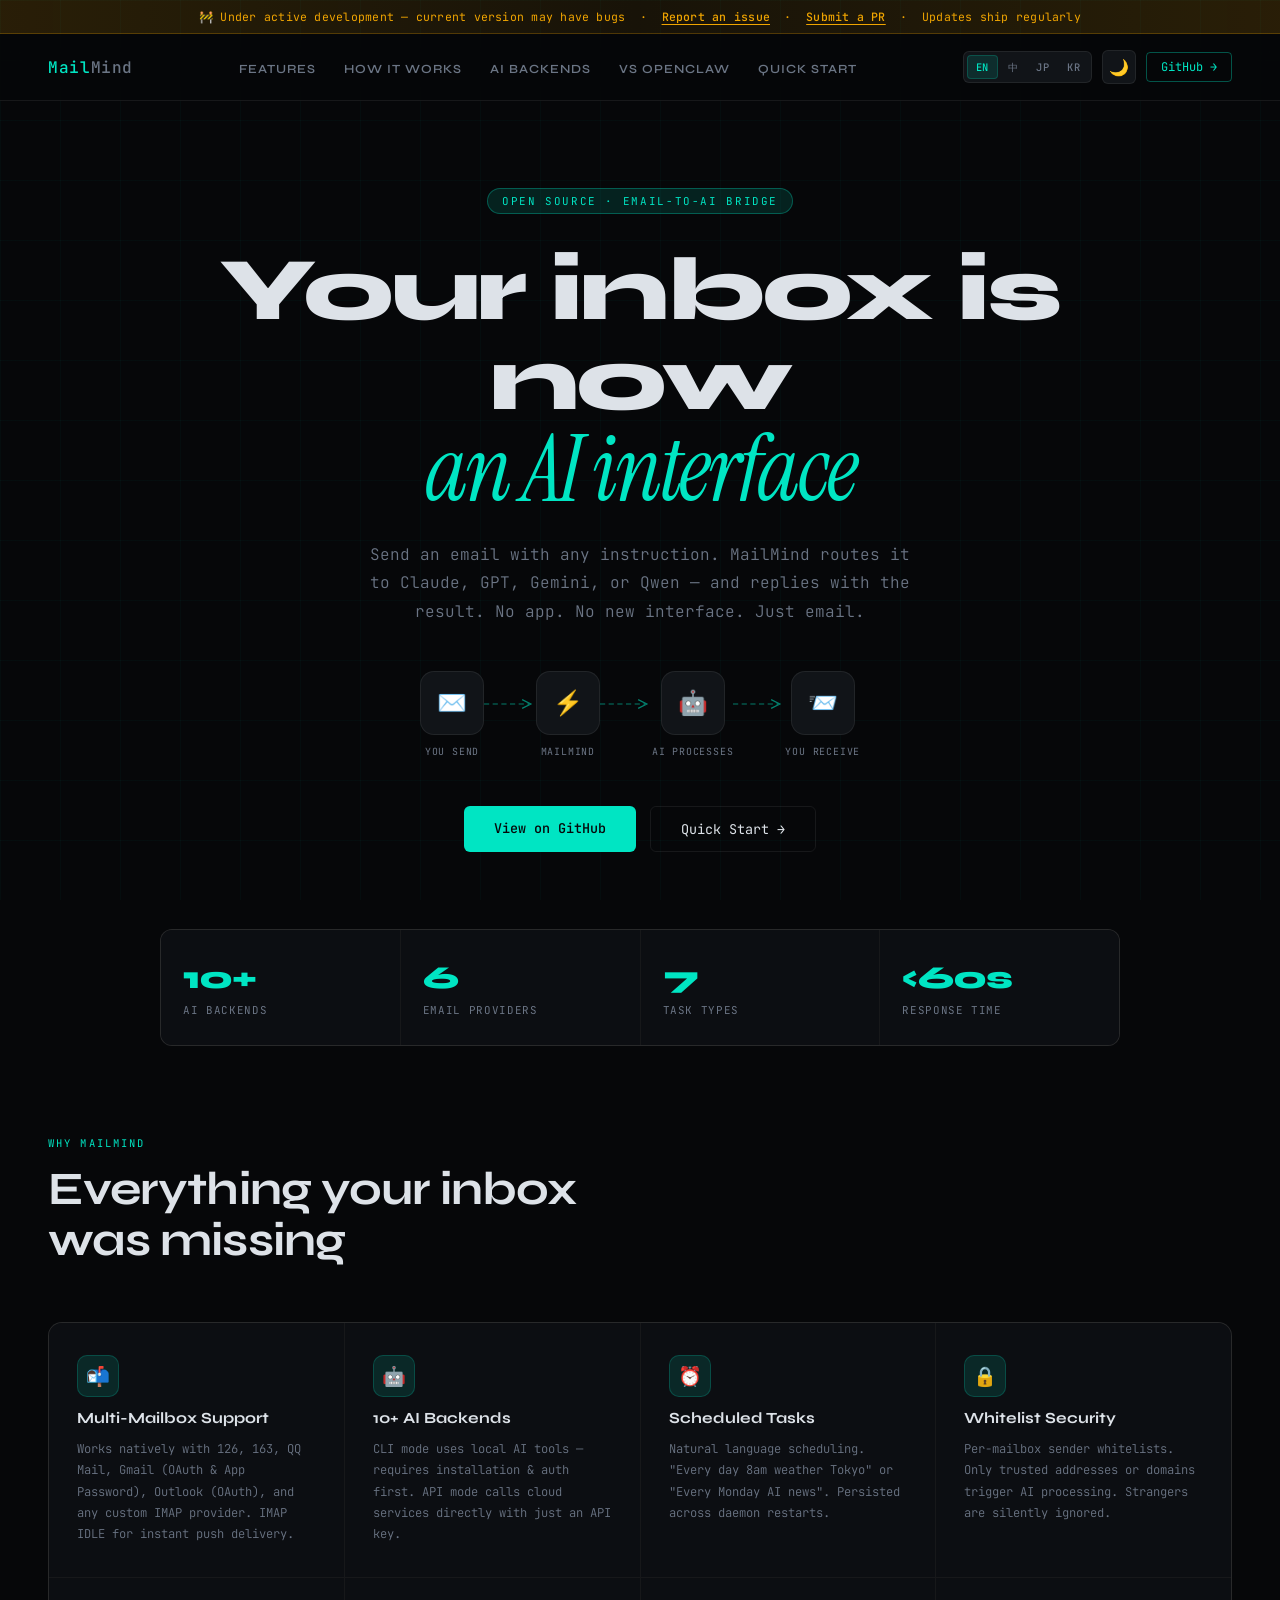
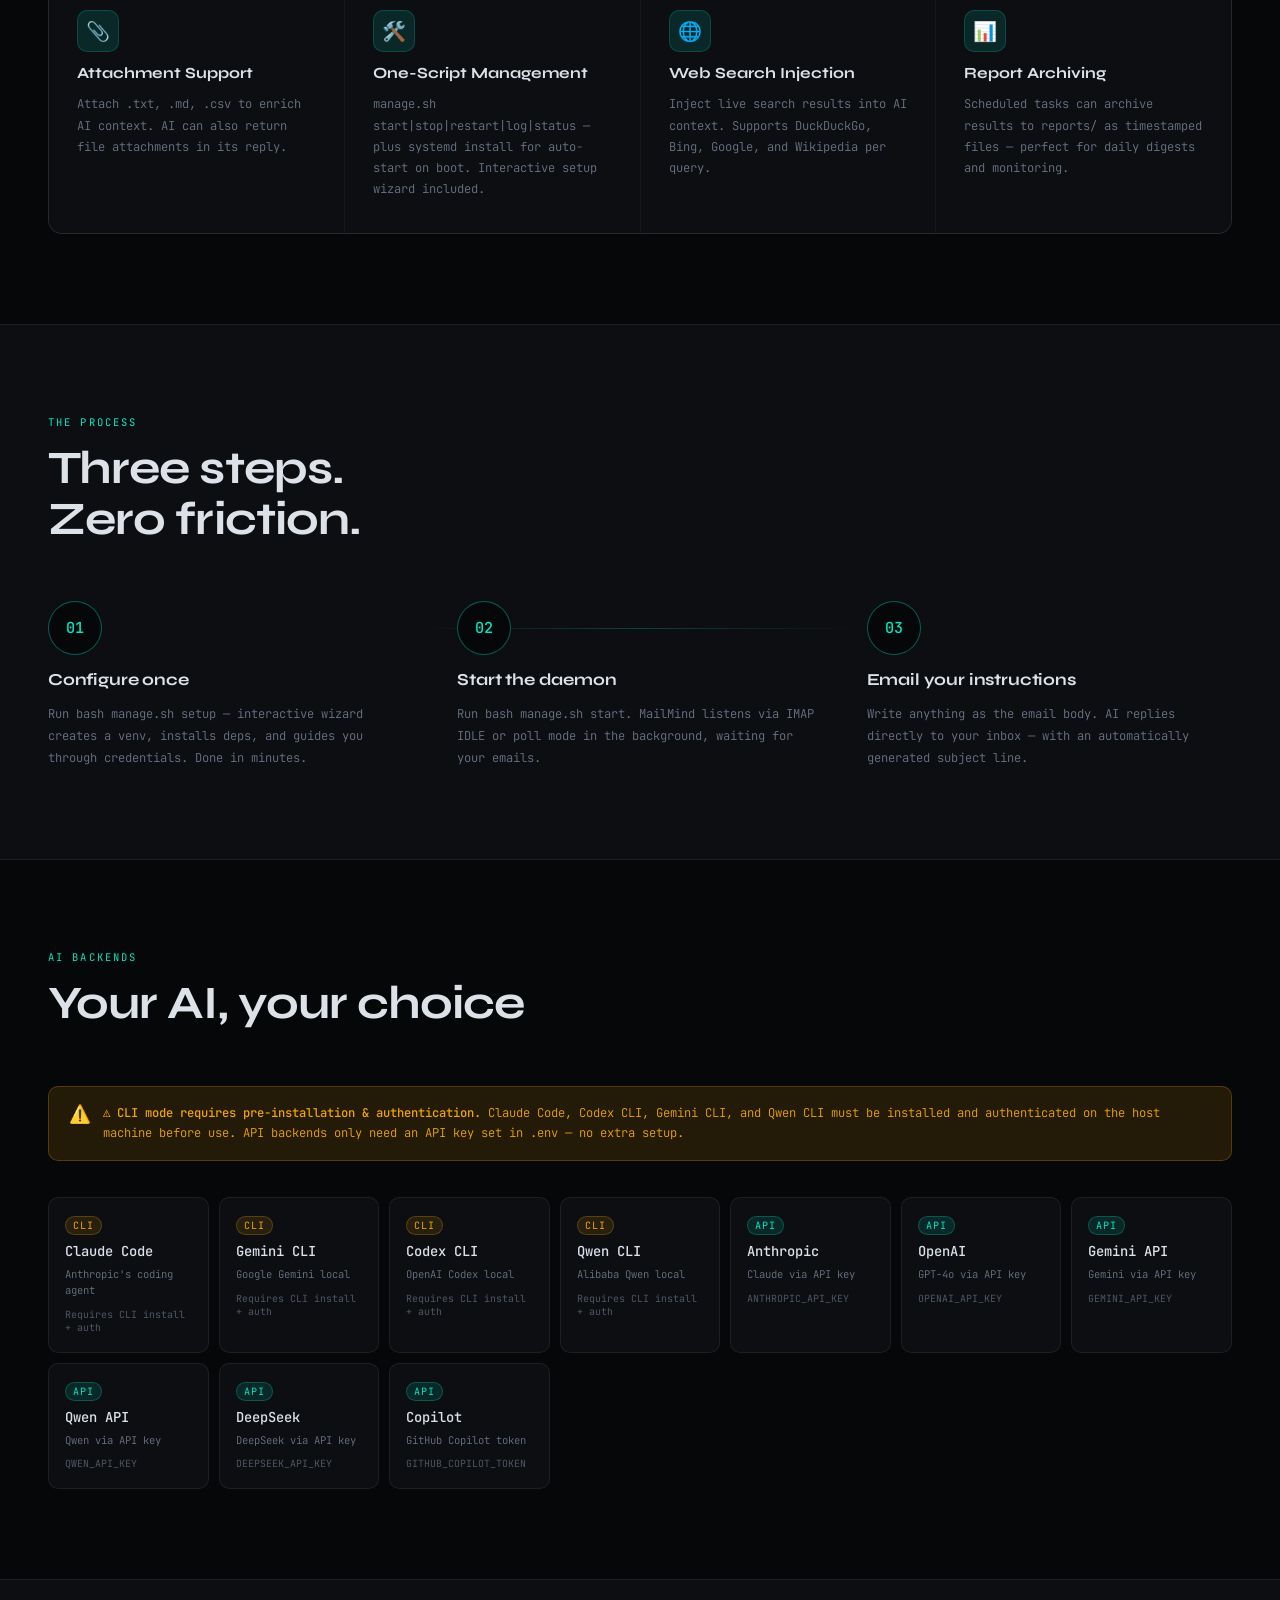
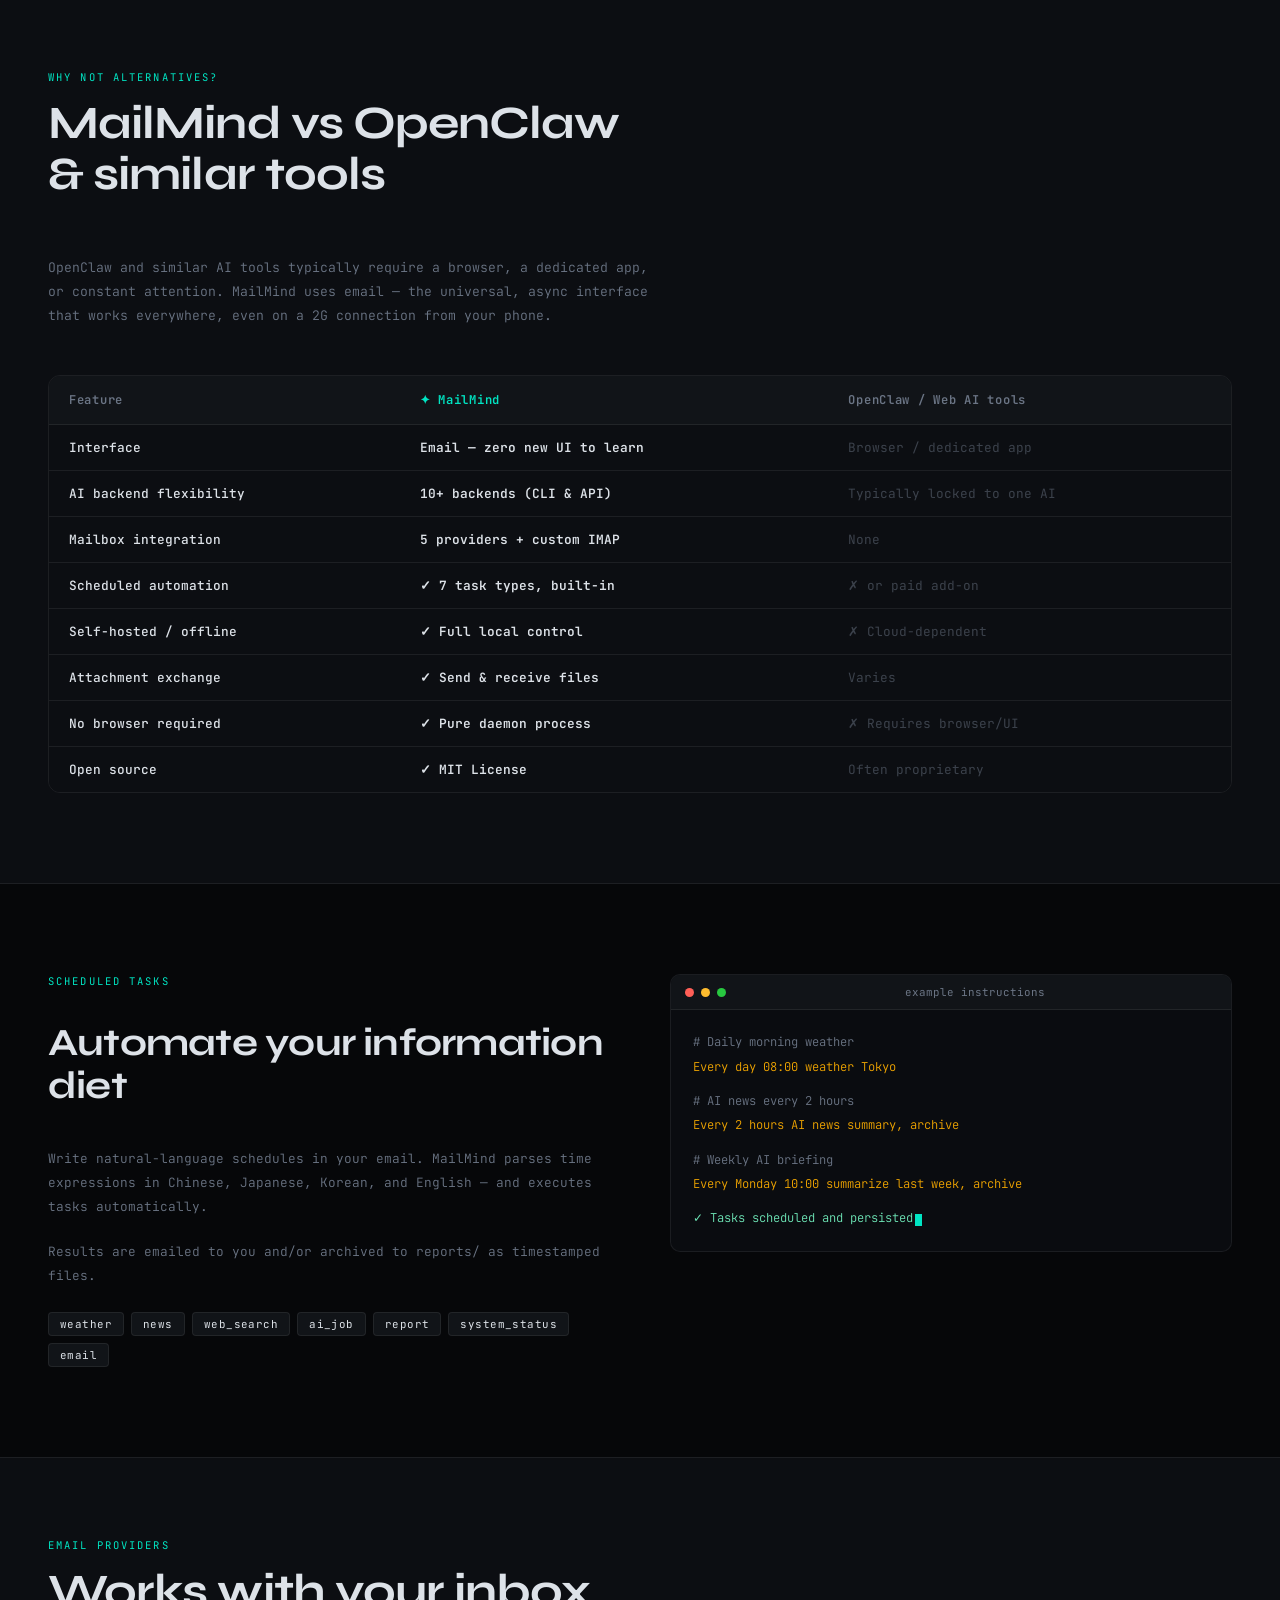
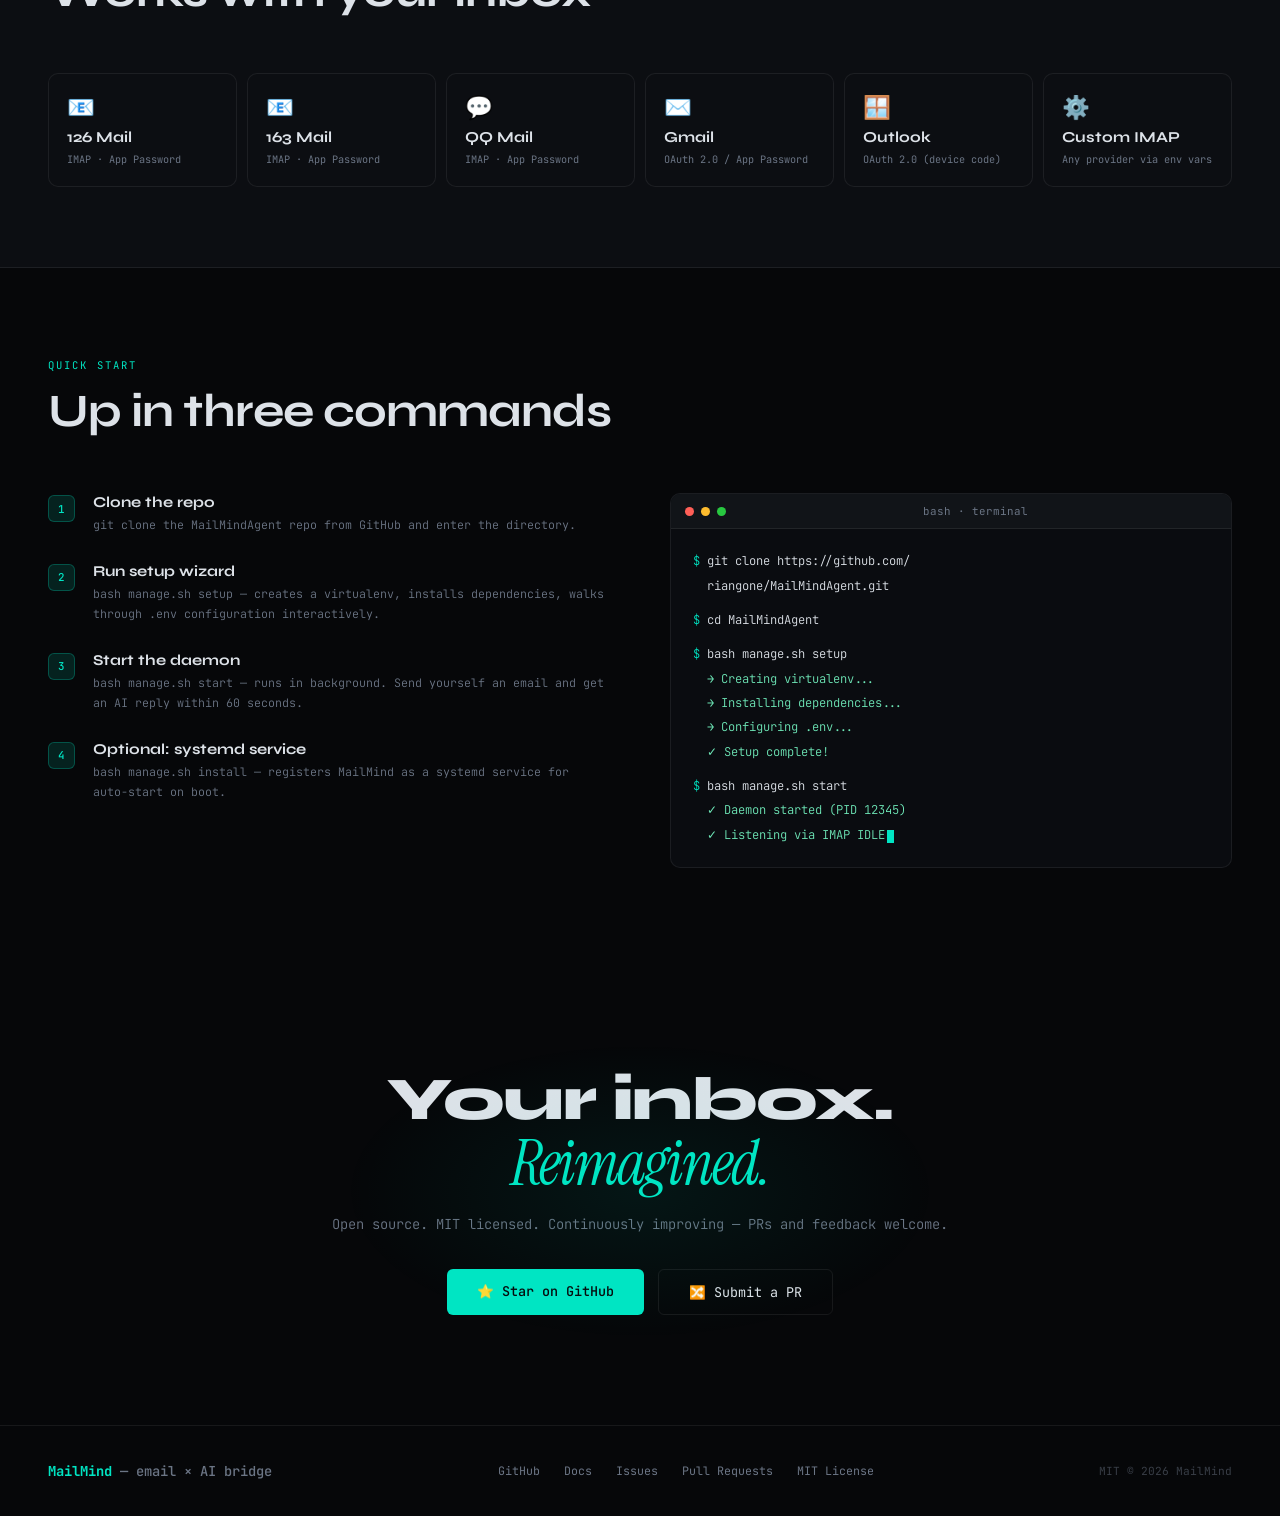
==== commit a5e4ac6d: "fix: show language switcher on mobile nav" ====
--- a/docs/index.html
+++ b/docs/index.html
@@ -487,8 +487,11 @@
 
     /* ── Responsive ── */
     @media (max-width: 900px) {
-      nav { padding: 14px 20px; }
+      nav { padding: 12px 16px; gap: 10px; }
       .nav-links { display: none; }
+      .nav-cta { display: none; }
+      .nav-controls { gap: 8px; }
+      .lang-btn { padding: 4px 6px; font-size: 0.6rem; }
       #features, #ai, #start, #cta, #tasks, #compare { padding: 60px 20px; }
       #how, #mailboxes { padding: 60px 20px; }
       .steps { grid-template-columns: 1fr; gap: 30px; }
@@ -496,7 +499,6 @@
       .tasks-inner, .start-inner { grid-template-columns: 1fr; gap: 36px; }
       .stats-bar { grid-template-columns: repeat(2, 1fr); }
       footer { flex-direction: column; text-align: center; }
-      .lang-switcher { display: none; }
     }
   </style>
 </head>
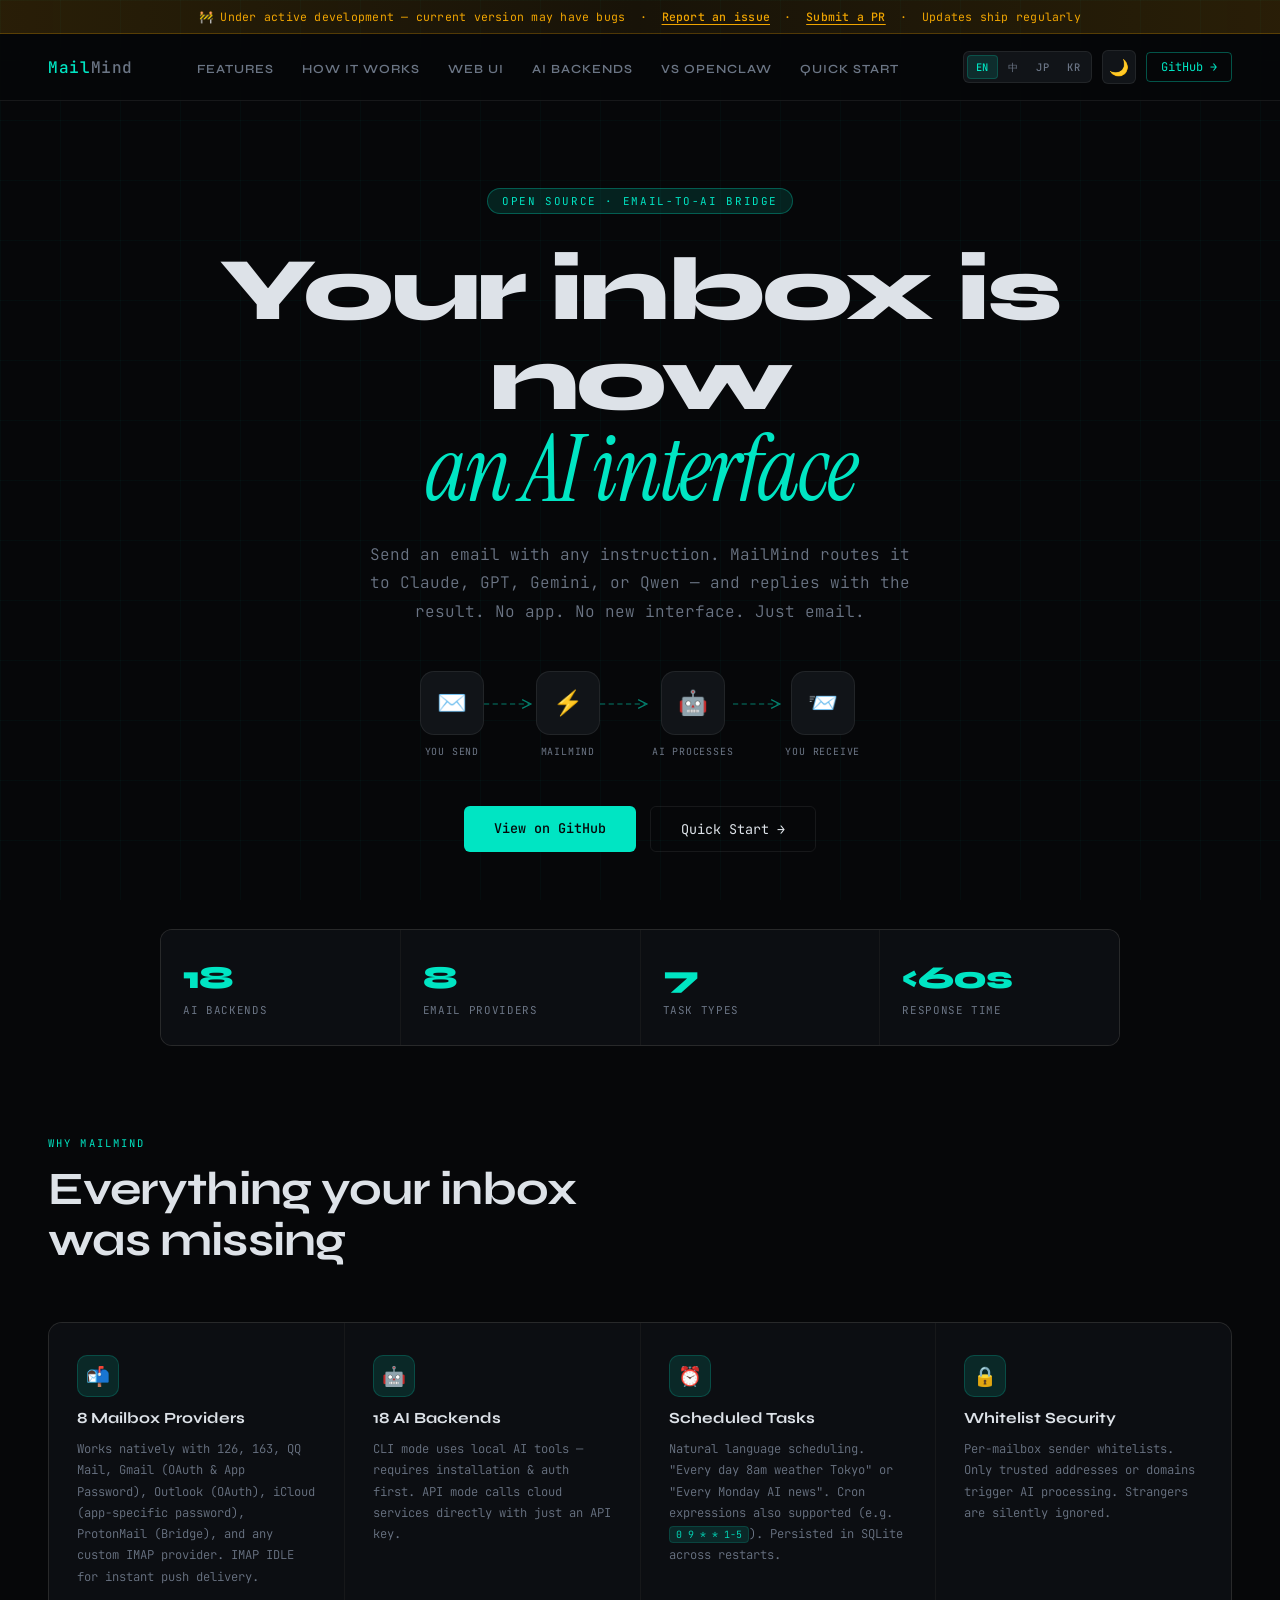
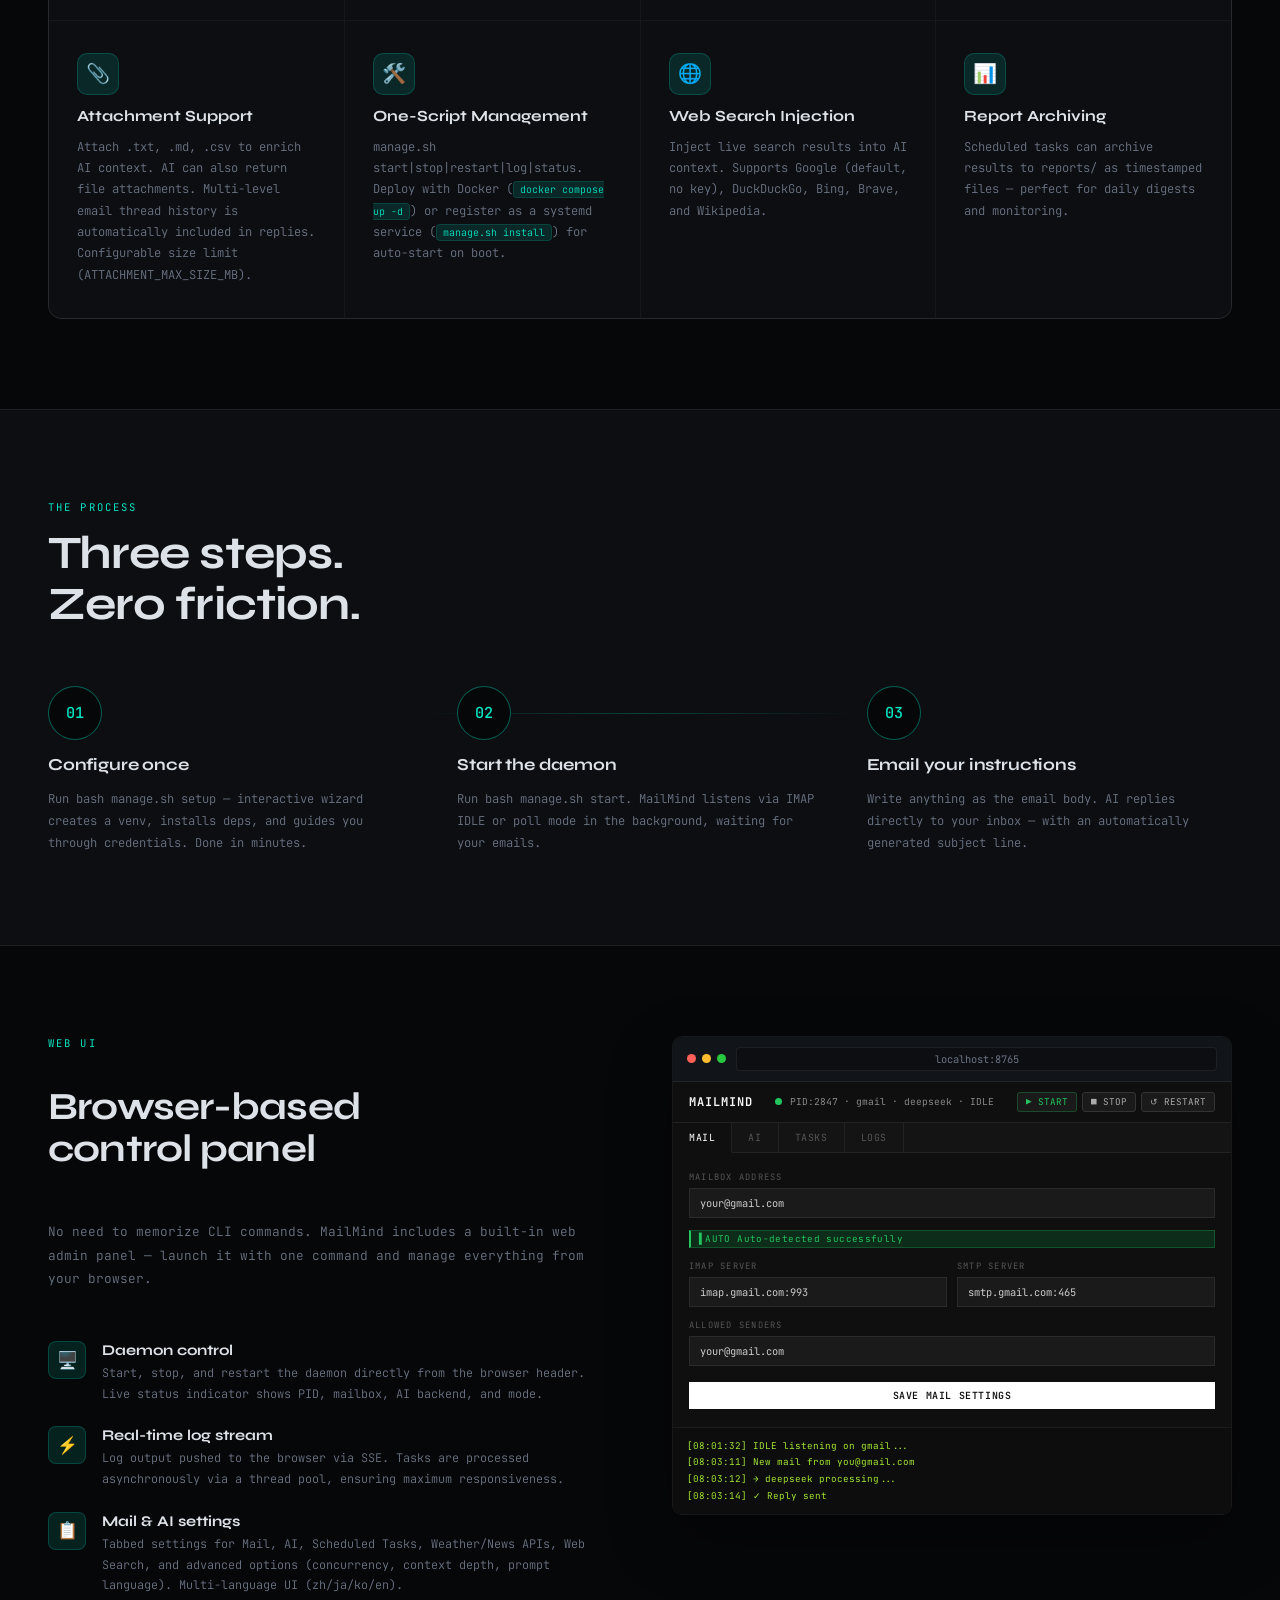
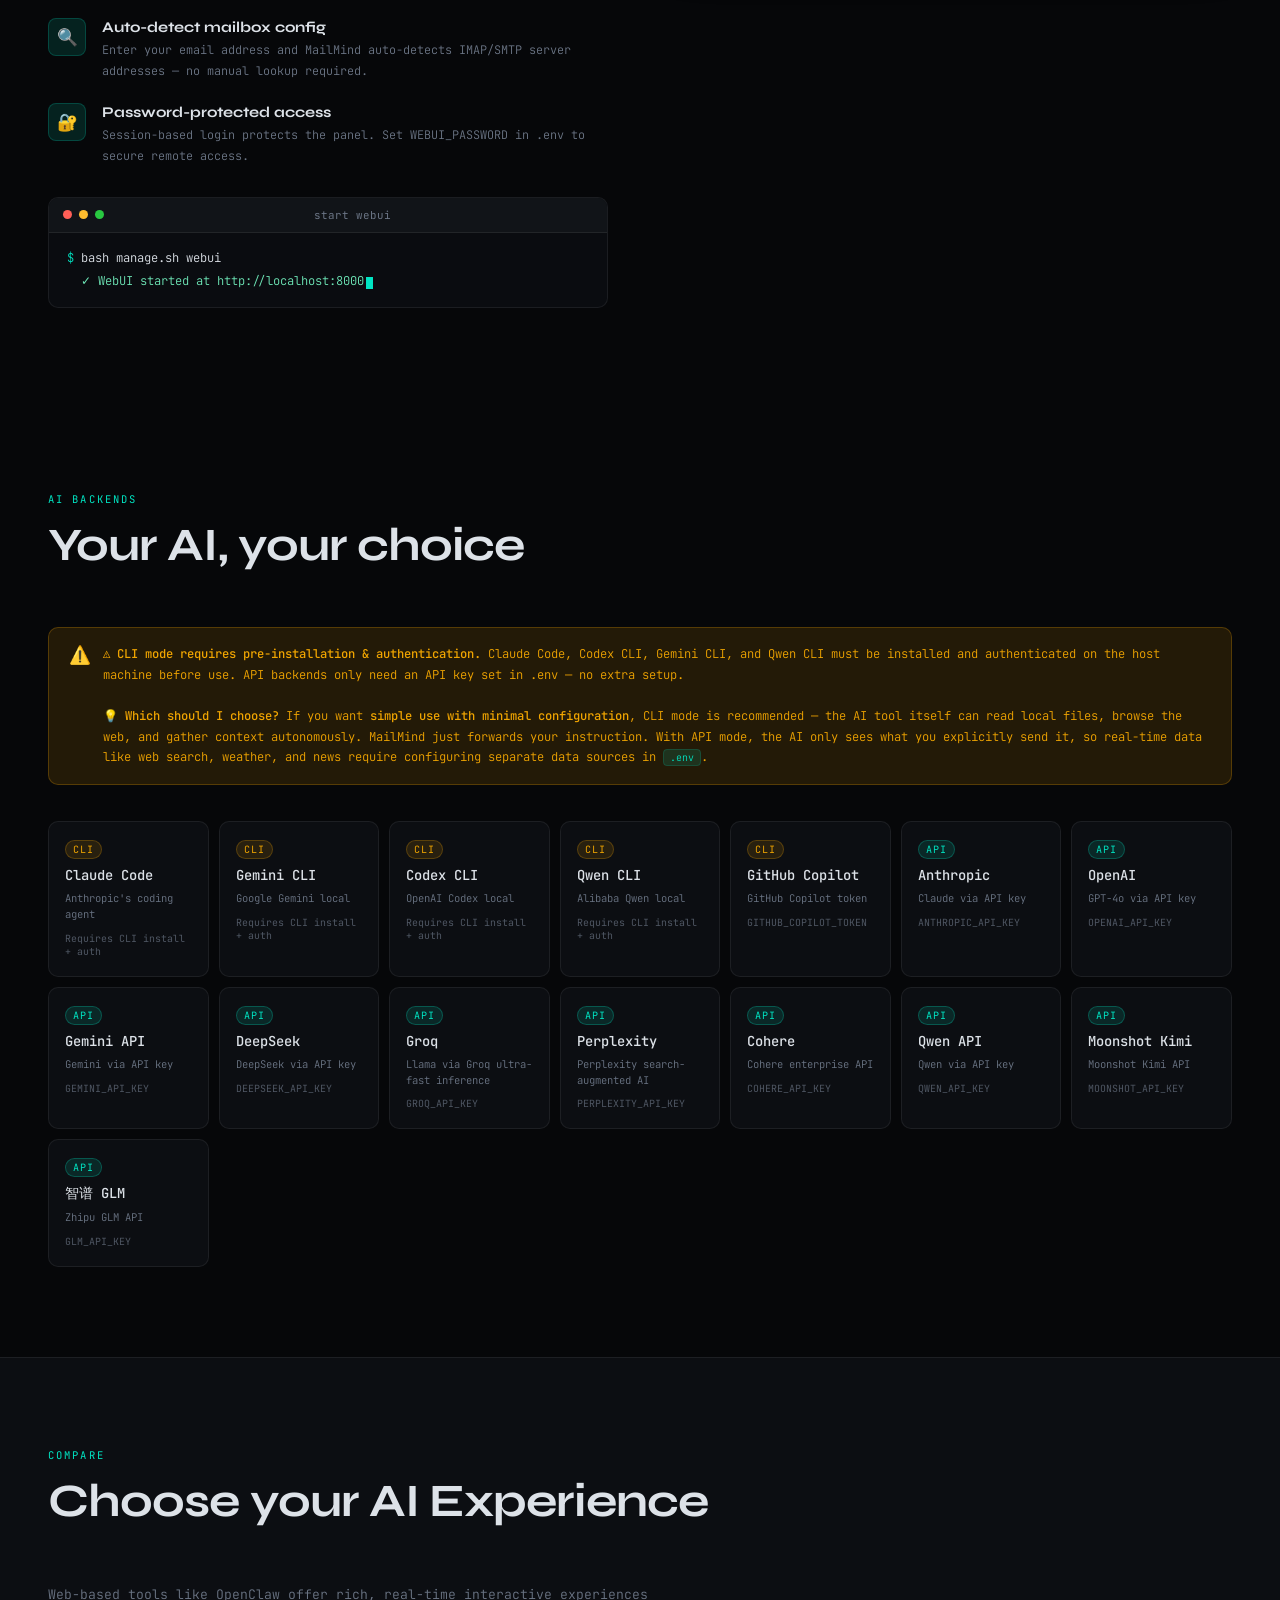
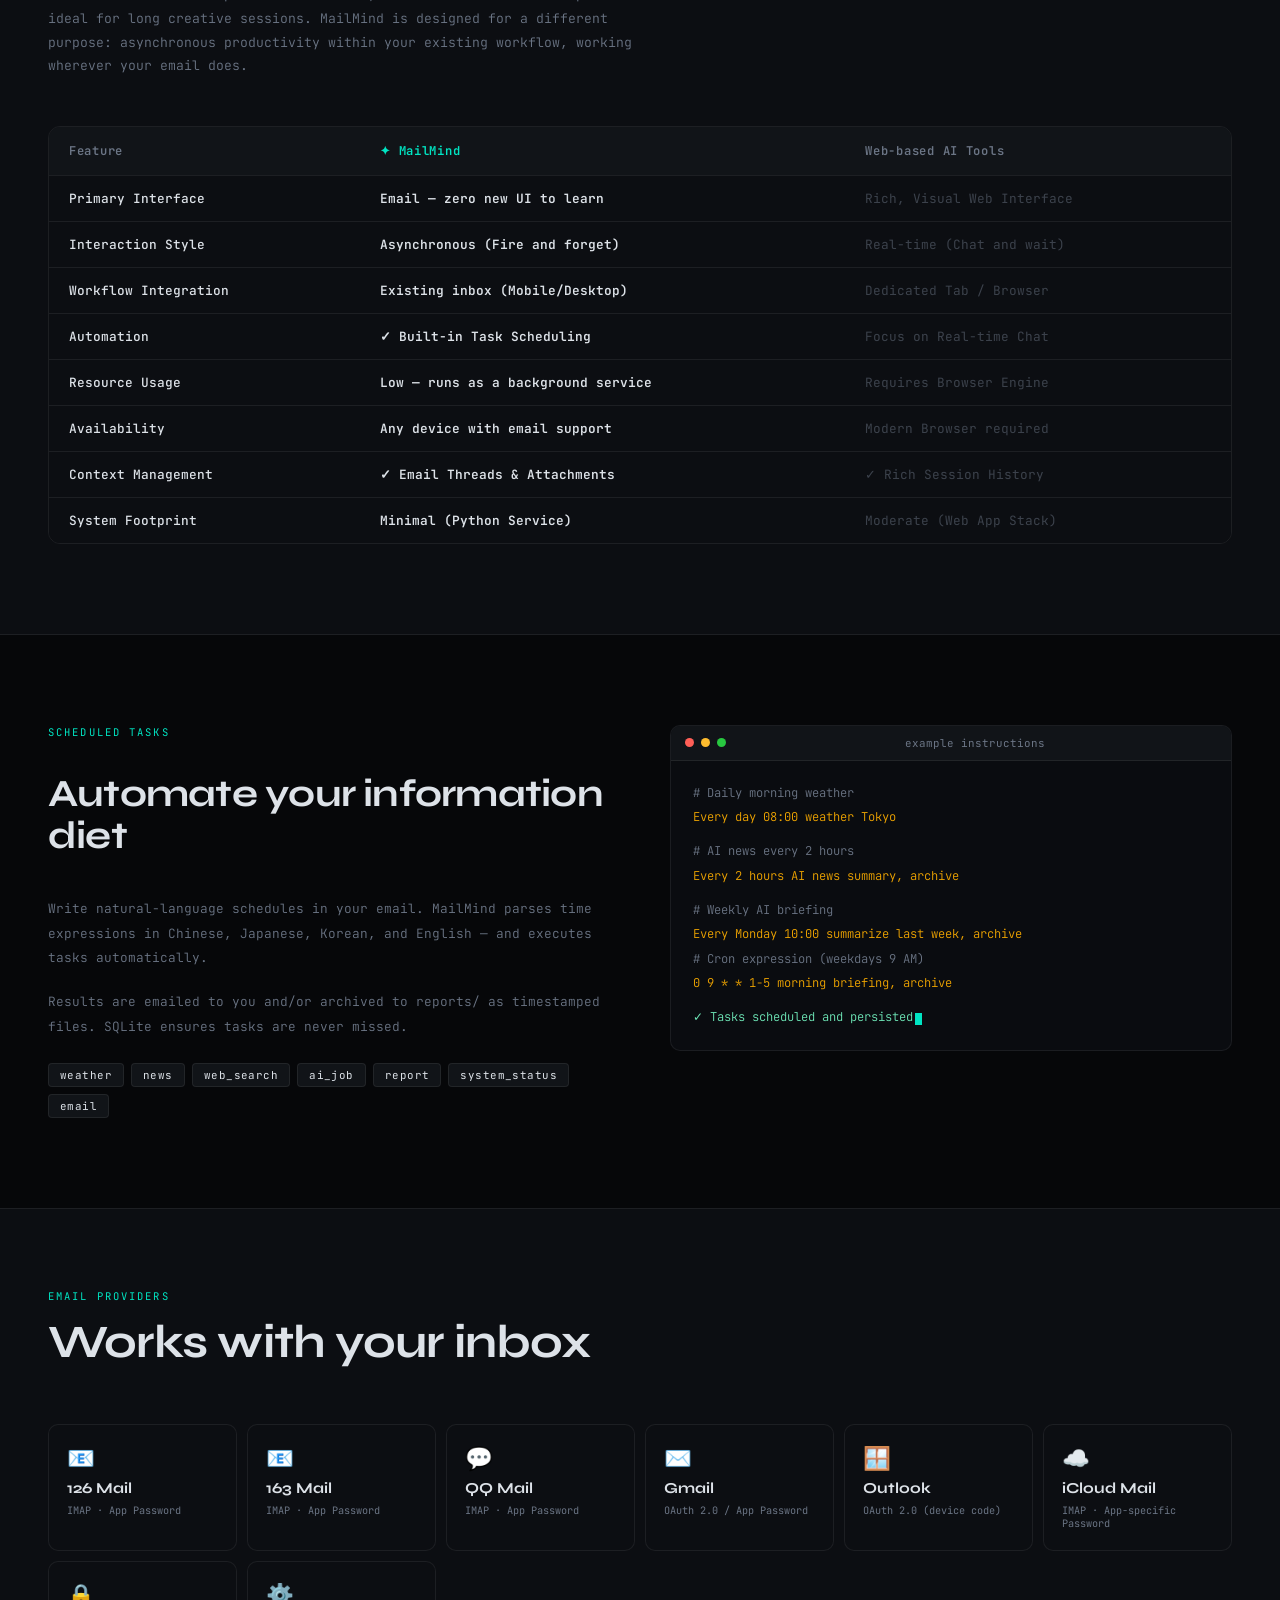
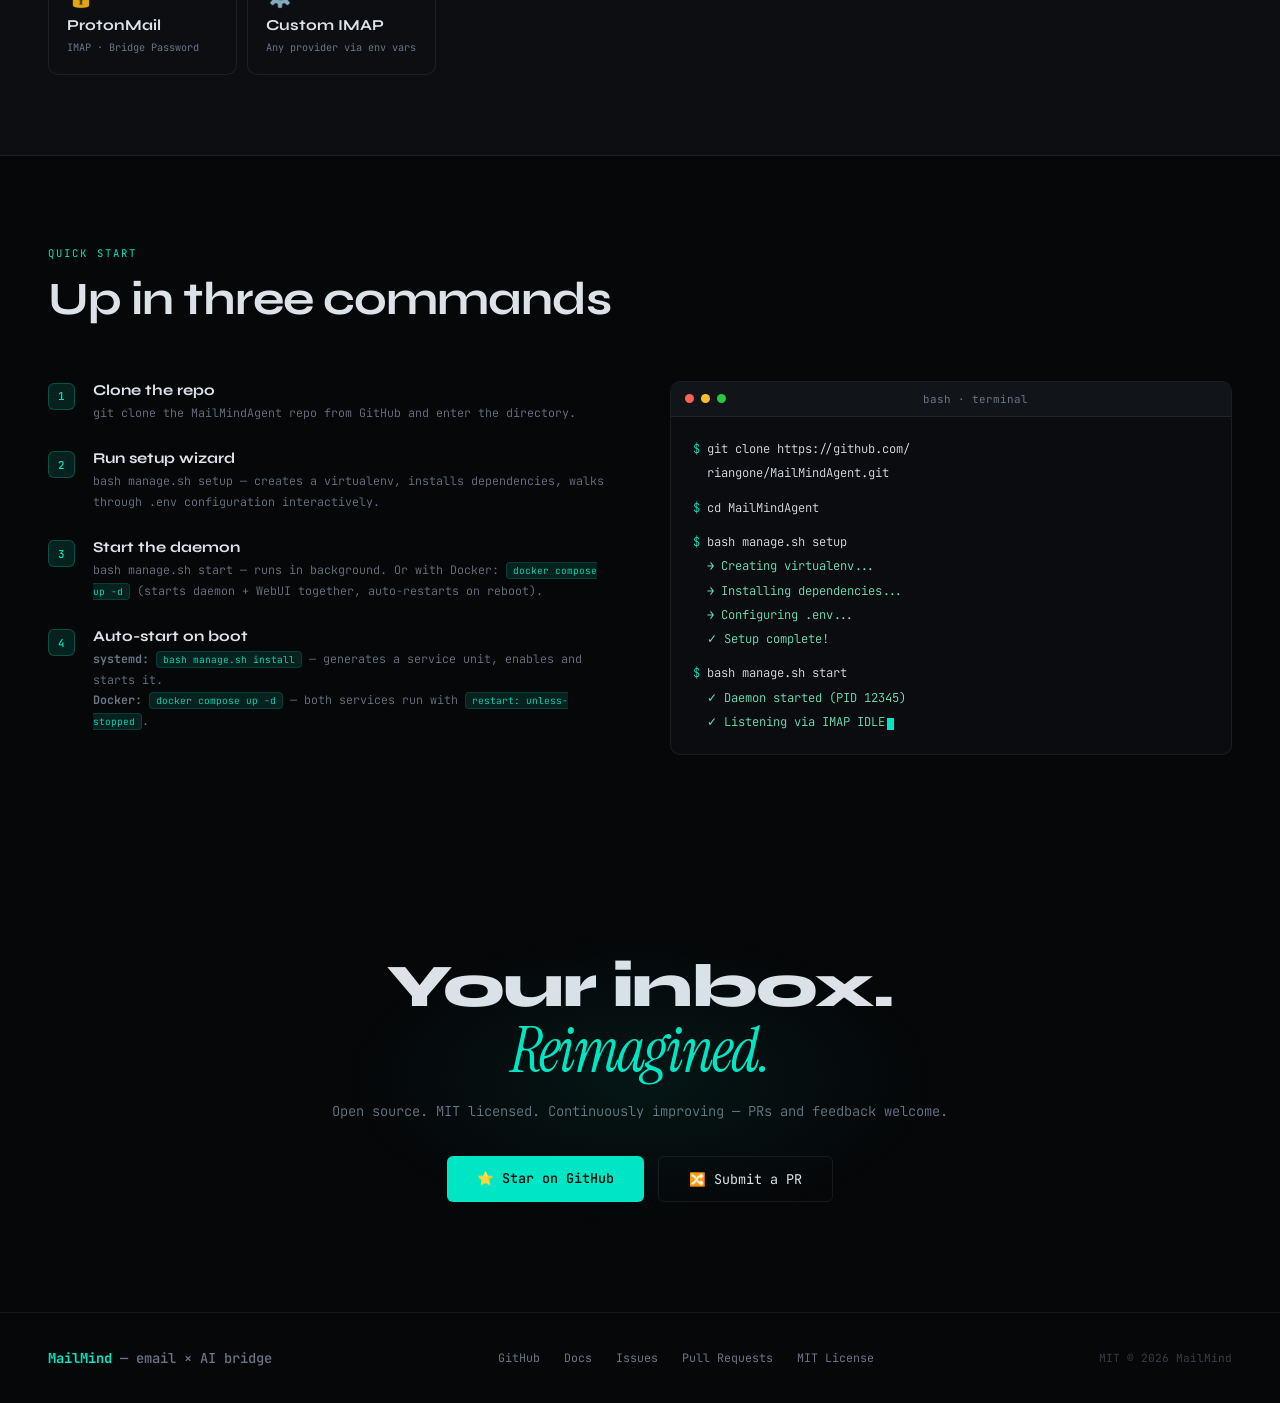
==== commit 06583374: "docs: update Docker deployment info for zh/ja/ko languages in index.html Add docker compose up -d co" ====
--- a/docs/index.html
+++ b/docs/index.html
@@ -367,6 +367,47 @@
     .step-num { width: 54px; height: 54px; border-radius: 50%; background: var(--bg); border: 1px solid rgba(0,229,195,0.4); display: flex; align-items: center; justify-content: center; font-family: 'JetBrains Mono', monospace; font-size: 0.95rem; font-weight: 500; color: var(--cyan); flex-shrink: 0; }
     .step h3 { font-size: 1.05rem; font-weight: 700; color: var(--text); letter-spacing: -0.01em; }
     .step p { font-family: 'JetBrains Mono', monospace; font-size: 0.76rem; font-weight: 300; color: var(--muted); line-height: 1.8; }
+
+    /* ── WEB UI ── */
+    #webui { padding: 90px 48px; }
+    .webui-inner { display: grid; grid-template-columns: 1fr 1fr; gap: 64px; align-items: start; }
+    .webui-features { display: flex; flex-direction: column; gap: 22px; }
+    .webui-feat { display: flex; gap: 16px; align-items: flex-start; }
+    .webui-feat-icon { width: 38px; height: 38px; border-radius: 8px; background: var(--cyan-dim); border: 1px solid rgba(0,229,195,0.2); display: flex; align-items: center; justify-content: center; font-size: 1.05rem; flex-shrink: 0; }
+    .webui-feat-content h4 { font-size: 0.93rem; font-weight: 700; color: var(--text); margin-bottom: 4px; }
+    .webui-feat-content p { font-family: 'JetBrains Mono', monospace; font-size: 0.74rem; font-weight: 300; color: var(--muted); line-height: 1.75; }
+
+    /* Browser mockup */
+    .browser-mock { border-radius: 10px; overflow: hidden; border: 1px solid var(--border); box-shadow: 0 24px 60px rgba(0,0,0,0.35); }
+    [data-theme="light"] .browser-mock { box-shadow: 0 16px 48px rgba(0,0,0,0.12); }
+    .browser-bar { background: var(--bg3); border-bottom: 1px solid var(--border); padding: 10px 14px; display: flex; align-items: center; gap: 10px; }
+    .browser-dots { display: flex; gap: 6px; }
+    .browser-url { flex: 1; background: var(--bg2); border: 1px solid var(--border); border-radius: 4px; padding: 4px 10px; font-family: 'JetBrains Mono', monospace; font-size: 0.65rem; color: var(--muted); text-align: center; }
+    .browser-body { background: #0f0f0f; }
+    /* Mini WebUI header */
+    .wui-header { background: #0f0f0f; border-bottom: 1px solid #222; padding: 10px 16px; display: flex; align-items: center; justify-content: space-between; }
+    .wui-logo { font-family: 'JetBrains Mono', monospace; font-size: 0.75rem; font-weight: 600; color: #fff; letter-spacing: 0.08em; }
+    .wui-status { display: flex; align-items: center; gap: 8px; }
+    .wui-dot { width: 7px; height: 7px; border-radius: 50%; background: #22c55e; animation: pulse-g 2s ease-in-out infinite; }
+    @keyframes pulse-g { 0%,100% { opacity: 1; } 50% { opacity: 0.4; } }
+    .wui-pid { font-family: 'JetBrains Mono', monospace; font-size: 0.6rem; color: #888; }
+    .wui-btns { display: flex; gap: 5px; }
+    .wui-btn { font-family: 'JetBrains Mono', monospace; font-size: 0.58rem; padding: 3px 8px; border-radius: 3px; border: 1px solid #333; background: #1a1a1a; color: #aaa; cursor: default; }
+    .wui-btn.green { border-color: #22c55e44; color: #22c55e; }
+    /* Tabs */
+    .wui-tabs { background: #141414; border-bottom: 1px solid #222; display: flex; gap: 0; }
+    .wui-tab { font-family: 'JetBrains Mono', monospace; font-size: 0.62rem; padding: 8px 16px; color: #555; border-right: 1px solid #222; cursor: default; letter-spacing: 0.06em; text-transform: uppercase; }
+    .wui-tab.active { color: #fff; background: #0f0f0f; border-bottom: 1px solid #0f0f0f; margin-bottom: -1px; }
+    /* Content */
+    .wui-content { padding: 18px 16px; display: flex; flex-direction: column; gap: 12px; }
+    .wui-field { display: flex; flex-direction: column; gap: 5px; }
+    .wui-label { font-family: 'JetBrains Mono', monospace; font-size: 0.55rem; letter-spacing: 0.14em; text-transform: uppercase; color: #555; }
+    .wui-input { background: #1a1a1a; border: 1px solid #2a2a2a; border-radius: 0; padding: 7px 10px; font-family: 'JetBrains Mono', monospace; font-size: 0.65rem; color: #ccc; }
+    .wui-row { display: grid; grid-template-columns: 1fr 1fr; gap: 10px; }
+    .wui-badge { display: inline-block; padding: 2px 8px; background: #0d2d1a; border: 1px solid #22c55e44; border-left: 2px solid #22c55e; font-family: 'JetBrains Mono', monospace; font-size: 0.58rem; color: #22c55e; letter-spacing: 0.04em; }
+    .wui-save { font-family: 'JetBrains Mono', monospace; font-size: 0.62rem; background: #fff; color: #0f0f0f; border: none; padding: 7px 16px; cursor: default; margin-top: 4px; letter-spacing: 0.06em; font-weight: 600; }
+    /* Log strip */
+    .wui-log { background: #0d0d0d; padding: 10px 14px; border-top: 1px solid #1a1a1a; font-family: 'JetBrains Mono', monospace; font-size: 0.58rem; color: #a3e635; line-height: 1.8; }
 
     /* ── AI BACKENDS ── */
     #ai { padding: 90px 48px; }
@@ -492,8 +533,9 @@
       .nav-cta { display: none; }
       .nav-controls { gap: 8px; }
       .lang-btn { padding: 4px 6px; font-size: 0.6rem; }
-      #features, #ai, #start, #cta, #tasks, #compare { padding: 60px 20px; }
+      #features, #ai, #start, #cta, #tasks, #compare, #webui { padding: 60px 20px; }
       #how, #mailboxes { padding: 60px 20px; }
+      .webui-inner { grid-template-columns: 1fr; gap: 36px; }
       .steps { grid-template-columns: 1fr; gap: 30px; }
       .steps::before { display: none; }
       .tasks-inner, .start-inner { grid-template-columns: 1fr; gap: 36px; }
@@ -515,6 +557,7 @@
   <ul class="nav-links">
     <li><a href="#features" data-i18n="nav_features"></a></li>
     <li><a href="#how" data-i18n="nav_how"></a></li>
+    <li><a href="#webui" data-i18n="nav_webui"></a></li>
     <li><a href="#ai" data-i18n="nav_ai"></a></li>
     <li><a href="#compare" data-i18n="nav_compare"></a></li>
     <li><a href="#start" data-i18n="nav_start"></a></li>
@@ -567,8 +610,8 @@
 
 <!-- ══ STATS ══ -->
 <div class="stats-bar" style="position:relative;z-index:1;margin:0 auto;max-width:960px;">
-  <div class="stat"><div class="stat-num">10+</div><div class="stat-label" data-i18n="stat_ai"></div></div>
-  <div class="stat"><div class="stat-num">6</div><div class="stat-label" data-i18n="stat_mail"></div></div>
+  <div class="stat"><div class="stat-num">18</div><div class="stat-label" data-i18n="stat_ai"></div></div>
+  <div class="stat"><div class="stat-num">8</div><div class="stat-label" data-i18n="stat_mail"></div></div>
   <div class="stat"><div class="stat-num">7</div><div class="stat-label" data-i18n="stat_task"></div></div>
   <div class="stat"><div class="stat-num">&lt;60s</div><div class="stat-label" data-i18n="stat_time"></div></div>
 </div>
@@ -604,6 +647,95 @@
   </div>
 </section>
 
+<!-- ══ WEB UI ══ -->
+<section id="webui">
+  <div class="section-wrap">
+    <div class="webui-inner">
+      <div class="webui-features reveal">
+        <span class="section-label" data-i18n="webui_label"></span>
+        <h2 class="section-title" style="font-size:clamp(1.7rem,3.2vw,2.4rem);margin-bottom:28px;" data-i18n="webui_title"></h2>
+        <p style="font-family:'JetBrains Mono',monospace;font-size:0.8rem;font-weight:300;color:var(--muted);line-height:1.85;margin-bottom:28px;" data-i18n="webui_desc"></p>
+        <div class="webui-feat"><div class="webui-feat-icon">🖥️</div><div class="webui-feat-content"><h4 data-i18n="wf1_h"></h4><p data-i18n="wf1_p"></p></div></div>
+        <div class="webui-feat"><div class="webui-feat-icon">⚡</div><div class="webui-feat-content"><h4 data-i18n="wf2_h"></h4><p data-i18n="wf2_p"></p></div></div>
+        <div class="webui-feat"><div class="webui-feat-icon">📋</div><div class="webui-feat-content"><h4 data-i18n="wf3_h"></h4><p data-i18n="wf3_p"></p></div></div>
+        <div class="webui-feat"><div class="webui-feat-icon">🔍</div><div class="webui-feat-content"><h4 data-i18n="wf4_h"></h4><p data-i18n="wf4_p"></p></div></div>
+        <div class="webui-feat"><div class="webui-feat-icon">🔐</div><div class="webui-feat-content"><h4 data-i18n="wf5_h"></h4><p data-i18n="wf5_p"></p></div></div>
+        <div style="margin-top:8px;">
+          <div class="terminal" style="display:inline-block;width:100%;">
+            <div class="terminal-bar"><span class="dot r"></span><span class="dot y"></span><span class="dot g"></span><span class="terminal-title" data-i18n="webui_term_title"></span></div>
+            <div class="terminal-body" style="padding:14px 18px;line-height:1.9;">
+              <span class="t-prompt">$</span> <span class="t-cmd">bash manage.sh webui</span><br/>
+              <span class="t-out">&nbsp;&nbsp;✓ WebUI started at http://localhost:8000</span><span class="cursor"></span>
+            </div>
+          </div>
+        </div>
+      </div>
+
+      <!-- Browser mockup -->
+      <div class="reveal">
+        <div class="browser-mock">
+          <div class="browser-bar">
+            <div class="browser-dots"><span class="dot r"></span><span class="dot y"></span><span class="dot g"></span></div>
+            <div class="browser-url">localhost:8765</div>
+          </div>
+          <div class="browser-body">
+            <!-- WebUI header -->
+            <div class="wui-header">
+              <span class="wui-logo">MAILMIND</span>
+              <div class="wui-status">
+                <span class="wui-dot"></span>
+                <span class="wui-pid">PID:2847 · gmail · deepseek · IDLE</span>
+              </div>
+              <div class="wui-btns">
+                <span class="wui-btn green">▶ START</span>
+                <span class="wui-btn">■ STOP</span>
+                <span class="wui-btn">↺ RESTART</span>
+              </div>
+            </div>
+            <!-- Tabs -->
+            <div class="wui-tabs">
+              <span class="wui-tab active" data-i18n="wui_tab1"></span>
+              <span class="wui-tab" data-i18n="wui_tab2"></span>
+              <span class="wui-tab" data-i18n="wui_tab4"></span>
+              <span class="wui-tab" data-i18n="wui_tab3"></span>
+            </div>
+            <!-- Form content -->
+            <div class="wui-content">
+              <div class="wui-field">
+                <span class="wui-label" data-i18n="wui_field1"></span>
+                <div class="wui-input">your@gmail.com</div>
+              </div>
+              <span class="wui-badge" data-i18n="wui_badge"></span>
+              <div class="wui-row">
+                <div class="wui-field">
+                  <span class="wui-label">IMAP SERVER</span>
+                  <div class="wui-input">imap.gmail.com:993</div>
+                </div>
+                <div class="wui-field">
+                  <span class="wui-label">SMTP SERVER</span>
+                  <div class="wui-input">smtp.gmail.com:465</div>
+                </div>
+              </div>
+              <div class="wui-field">
+                <span class="wui-label" data-i18n="wui_field2"></span>
+                <div class="wui-input">your@gmail.com</div>
+              </div>
+              <button class="wui-save" data-i18n="wui_save"></button>
+            </div>
+            <!-- Log strip -->
+            <div class="wui-log">
+              [08:01:32] IDLE listening on gmail...<br/>
+              [08:03:11] New mail from you@gmail.com<br/>
+              [08:03:12] → deepseek processing...<br/>
+              [08:03:14] ✓ Reply sent
+            </div>
+          </div>
+        </div>
+      </div>
+    </div>
+  </div>
+</section>
+
 <!-- ══ AI BACKENDS ══ -->
 <section id="ai">
   <div class="section-wrap">
@@ -620,12 +752,20 @@
       <div class="ai-card reveal"><span class="ai-type cli">CLI</span><div class="ai-name">Gemini CLI</div><div class="ai-desc" data-i18n="ai_gemini_cli_desc"></div><div class="ai-req" data-i18n="ai_cli_req"></div></div>
       <div class="ai-card reveal"><span class="ai-type cli">CLI</span><div class="ai-name">Codex CLI</div><div class="ai-desc" data-i18n="ai_codex_desc"></div><div class="ai-req" data-i18n="ai_cli_req"></div></div>
       <div class="ai-card reveal"><span class="ai-type cli">CLI</span><div class="ai-name">Qwen CLI</div><div class="ai-desc" data-i18n="ai_qwen_cli_desc"></div><div class="ai-req" data-i18n="ai_cli_req"></div></div>
+      <div class="ai-card reveal"><span class="ai-type cli">CLI</span><div class="ai-name">GitHub Copilot</div><div class="ai-desc" data-i18n="ai_copilot_desc"></div><div class="ai-req">GITHUB_COPILOT_TOKEN</div></div>
       <div class="ai-card reveal"><span class="ai-type api">API</span><div class="ai-name">Anthropic</div><div class="ai-desc" data-i18n="ai_anthropic_desc"></div><div class="ai-req">ANTHROPIC_API_KEY</div></div>
       <div class="ai-card reveal"><span class="ai-type api">API</span><div class="ai-name">OpenAI</div><div class="ai-desc" data-i18n="ai_openai_desc"></div><div class="ai-req">OPENAI_API_KEY</div></div>
       <div class="ai-card reveal"><span class="ai-type api">API</span><div class="ai-name">Gemini API</div><div class="ai-desc" data-i18n="ai_gemini_desc"></div><div class="ai-req">GEMINI_API_KEY</div></div>
+      <div class="ai-card reveal"><span class="ai-type api">API</span><div class="ai-name">DeepSeek</div><div class="ai-desc" data-i18n="ai_deepseek_desc"></div><div class="ai-req">DEEPSEEK_API_KEY</div></div>
+      <div class="ai-card reveal"><span class="ai-type api">API</span><div class="ai-name">Groq</div><div class="ai-desc" data-i18n="ai_groq_desc"></div><div class="ai-req">GROQ_API_KEY</div></div>
+      <div class="ai-card reveal"><span class="ai-type api">API</span><div class="ai-name">Perplexity</div><div class="ai-desc" data-i18n="ai_perplexity_desc"></div><div class="ai-req">PERPLEXITY_API_KEY</div></div>
+      <div class="ai-card reveal"><span class="ai-type api">API</span><div class="ai-name">Cohere</div><div class="ai-desc" data-i18n="ai_cohere_desc"></div><div class="ai-req">COHERE_API_KEY</div></div>
       <div class="ai-card reveal"><span class="ai-type api">API</span><div class="ai-name">Qwen API</div><div class="ai-desc" data-i18n="ai_qwen_desc"></div><div class="ai-req">QWEN_API_KEY</div></div>
-      <div class="ai-card reveal"><span class="ai-type api">API</span><div class="ai-name">DeepSeek</div><div class="ai-desc" data-i18n="ai_deepseek_desc"></div><div class="ai-req">DEEPSEEK_API_KEY</div></div>
-      <div class="ai-card reveal"><span class="ai-type api">API</span><div class="ai-name">Copilot</div><div class="ai-desc" data-i18n="ai_copilot_desc"></div><div class="ai-req">GITHUB_COPILOT_TOKEN</div></div>
+      <div class="ai-card reveal"><span class="ai-type api">API</span><div class="ai-name">Moonshot Kimi</div><div class="ai-desc" data-i18n="ai_moonshot_desc"></div><div class="ai-req">MOONSHOT_API_KEY</div></div>
+      <div class="ai-card reveal"><span class="ai-type api">API</span><div class="ai-name">智谱 GLM</div><div class="ai-desc" data-i18n="ai_glm_desc"></div><div class="ai-req">GLM_API_KEY</div></div>
+      <div class="ai-card reveal"><span class="ai-type api">API</span><div class="ai-name">讯飞 Spark</div><div class="ai-desc" data-i18n="ai_spark_desc"></div><div class="ai-req">SPARK_API_KEY</div></div>
+      <div class="ai-card reveal"><span class="ai-type api">API</span><div class="ai-name">百度 Ernie</div><div class="ai-desc" data-i18n="ai_ernie_desc"></div><div class="ai-req">ERNIE_API_KEY</div></div>
+      <div class="ai-card reveal"><span class="ai-type api">API</span><div class="ai-name">零一万物 Yi</div><div class="ai-desc" data-i18n="ai_yi_desc"></div><div class="ai-req">YI_API_KEY</div></div>
     </div>
   </div>
 </section>
@@ -692,6 +832,9 @@
             <span class="t-blank"></span>
             <span class="t-comment" data-i18n="term_c3"></span><br />
             <span class="t-email" data-i18n="term_l3"></span>
+            <br />
+            <span class="t-comment" data-i18n="term_c4"></span><br />
+            <span class="t-email" data-i18n="term_l4"></span>
             <span class="t-blank"></span>
             <span class="t-out" data-i18n="term_ok"></span><span class="cursor"></span>
           </div>
@@ -712,6 +855,8 @@
       <div class="mailbox-card reveal"><span class="mailbox-icon">💬</span><div class="mailbox-name">QQ Mail</div><div class="mailbox-auth">IMAP · App Password</div></div>
       <div class="mailbox-card reveal"><span class="mailbox-icon">✉️</span><div class="mailbox-name">Gmail</div><div class="mailbox-auth">OAuth 2.0 / App Password</div></div>
       <div class="mailbox-card reveal"><span class="mailbox-icon">🪟</span><div class="mailbox-name">Outlook</div><div class="mailbox-auth">OAuth 2.0 (device code)</div></div>
+      <div class="mailbox-card reveal"><span class="mailbox-icon">☁️</span><div class="mailbox-name">iCloud Mail</div><div class="mailbox-auth">IMAP · App-specific Password</div></div>
+      <div class="mailbox-card reveal"><span class="mailbox-icon">🔒</span><div class="mailbox-name">ProtonMail</div><div class="mailbox-auth">IMAP · Bridge Password</div></div>
       <div class="mailbox-card reveal"><span class="mailbox-icon">⚙️</span><div class="mailbox-name" data-i18n="mb_custom"></div><div class="mailbox-auth" data-i18n="mb_custom_auth"></div></div>
     </div>
   </div>
@@ -783,7 +928,7 @@
 const T = {
   en: {
     wip_text: '🚧 Under active development — current version may have bugs &nbsp;·&nbsp; <a href="https://github.com/riangone/MailMindAgent/issues" target="_blank">Report an issue</a> &nbsp;·&nbsp; <a href="https://github.com/riangone/MailMindAgent/pulls" target="_blank">Submit a PR</a> &nbsp;·&nbsp; Updates ship regularly',
-    nav_features: 'Features', nav_how: 'How it works', nav_ai: 'AI Backends', nav_compare: 'vs OpenClaw', nav_start: 'Quick Start',
+    nav_features: 'Features', nav_how: 'How it works', nav_webui: 'Web UI', nav_ai: 'AI Backends', nav_compare: 'vs OpenClaw', nav_start: 'Quick Start',
     hero_badge: 'open source · email-to-ai bridge',
     hero_h1: 'Your inbox is now<br/><em>an AI interface</em>',
     hero_sub: 'Send an email with any instruction. MailMind routes it to Claude, GPT, Gemini, or Qwen — and replies with the result. No app. No new interface. Just email.',
@@ -792,51 +937,65 @@
     stat_ai: 'AI Backends', stat_mail: 'Email Providers', stat_task: 'Task Types', stat_time: 'Response Time',
     feat_label: 'Why MailMind',
     feat_title: 'Everything your inbox<br/>was missing',
-    f1_h: 'Multi-Mailbox Support', f1_p: 'Works natively with 126, 163, QQ Mail, Gmail (OAuth & App Password), Outlook (OAuth), and any custom IMAP provider. IMAP IDLE for instant push delivery.',
-    f2_h: '10+ AI Backends', f2_p: 'CLI mode uses local AI tools — requires installation & auth first. API mode calls cloud services directly with just an API key.',
-    f3_h: 'Scheduled Tasks', f3_p: 'Natural language scheduling. "Every day 8am weather Tokyo" or "Every Monday AI news". Persisted across daemon restarts.',
+    f1_h: '8 Mailbox Providers', f1_p: 'Works natively with 126, 163, QQ Mail, Gmail (OAuth & App Password), Outlook (OAuth), iCloud (app-specific password), ProtonMail (Bridge), and any custom IMAP provider. IMAP IDLE for instant push delivery.',
+    f2_h: '18 AI Backends', f2_p: 'CLI mode uses local AI tools — requires installation & auth first. API mode calls cloud services directly with just an API key.',
+    f3_h: 'Scheduled Tasks', f3_p: 'Natural language scheduling. "Every day 8am weather Tokyo" or "Every Monday AI news". Cron expressions also supported (e.g. <code>0 9 * * 1-5</code>). Persisted in SQLite across restarts.',
     f4_h: 'Whitelist Security', f4_p: 'Per-mailbox sender whitelists. Only trusted addresses or domains trigger AI processing. Strangers are silently ignored.',
-    f5_h: 'Attachment Support', f5_p: 'Attach .txt, .md, .csv to enrich AI context. AI can also return file attachments in its reply.',
-    f6_h: 'One-Script Management', f6_p: 'manage.sh start|stop|restart|log|status — plus systemd install for auto-start on boot. Interactive setup wizard included.',
-    f7_h: 'Web Search Injection', f7_p: 'Inject live search results into AI context. Supports DuckDuckGo, Bing, Google, and Wikipedia per query.',
+    f5_h: 'Attachment Support', f5_p: 'Attach .txt, .md, .csv to enrich AI context. AI can also return file attachments. Multi-level email thread history is automatically included in replies. Configurable size limit (ATTACHMENT_MAX_SIZE_MB).',
+    f6_h: 'One-Script Management', f6_p: 'manage.sh start|stop|restart|log|status. Deploy with Docker (<code>docker compose up -d</code>) or register as a systemd service (<code>manage.sh install</code>) for auto-start on boot.',
+    f7_h: 'Web Search Injection', f7_p: 'Inject live search results into AI context. Supports Google (default, no key), DuckDuckGo, Bing, Brave, and Wikipedia.',
     f8_h: 'Report Archiving', f8_p: 'Scheduled tasks can archive results to reports/ as timestamped files — perfect for daily digests and monitoring.',
+    webui_label: 'Web UI', webui_title: 'Browser-based<br/>control panel',
+    webui_desc: 'No need to memorize CLI commands. MailMind includes a built-in web admin panel — launch it with one command and manage everything from your browser.',
+    wf1_h: 'Daemon control', wf1_p: 'Start, stop, and restart the daemon directly from the browser header. Live status indicator shows PID, mailbox, AI backend, and mode.',
+    wf2_h: 'Real-time log stream', wf2_p: 'Log output pushed to the browser via SSE. Tasks are processed asynchronously via a thread pool, ensuring maximum responsiveness.',
+    wf3_h: 'Mail & AI settings', wf3_p: 'Tabbed settings for Mail, AI, Scheduled Tasks, Weather/News APIs, Web Search, and advanced options (concurrency, context depth, prompt language). Multi-language UI (zh/ja/ko/en).',
+    wf4_h: 'Auto-detect mailbox config', wf4_p: 'Enter your email address and MailMind auto-detects IMAP/SMTP server addresses — no manual lookup required.',
+    wf5_h: 'Password-protected access', wf5_p: 'Session-based login protects the panel. Set WEBUI_PASSWORD in .env to secure remote access.',
+    webui_term_title: 'start webui',
+    wui_tab1: 'Mail', wui_tab2: 'AI', wui_tab4: 'Tasks', wui_tab3: 'Logs',
+    wui_field1: 'Mailbox Address', wui_field2: 'Allowed Senders',
+    wui_badge: '▌AUTO  Auto-detected successfully',
+    wui_save: 'SAVE MAIL SETTINGS',
     how_label: 'The Process',
     how_title: 'Three steps.<br/>Zero friction.',
     s1_h: 'Configure once', s1_p: 'Run bash manage.sh setup — interactive wizard creates a venv, installs deps, and guides you through credentials. Done in minutes.',
     s2_h: 'Start the daemon', s2_p: 'Run bash manage.sh start. MailMind listens via IMAP IDLE or poll mode in the background, waiting for your emails.',
     s3_h: 'Email your instructions', s3_p: 'Write anything as the email body. AI replies directly to your inbox — with an automatically generated subject line.',
     ai_label: 'AI Backends', ai_title: 'Your AI, your choice',
-    cli_note: '<strong>⚠️ CLI mode requires pre-installation & authentication.</strong> Claude Code, Codex CLI, Gemini CLI, and Qwen CLI must be installed and authenticated on the host machine before use. API backends only need an API key set in .env — no extra setup.',
+    cli_note: '<strong>⚠️ CLI mode requires pre-installation & authentication.</strong> Claude Code, Codex CLI, Gemini CLI, and Qwen CLI must be installed and authenticated on the host machine before use. API backends only need an API key set in .env — no extra setup.<br><br><strong>💡 Which should I choose?</strong> If you want <strong>simple use with minimal configuration</strong>, CLI mode is recommended — the AI tool itself can read local files, browse the web, and gather context autonomously. MailMind just forwards your instruction. With API mode, the AI only sees what you explicitly send it, so real-time data like web search, weather, and news require configuring separate data sources in <code>.env</code>.',
     ai_claude_desc: "Anthropic's coding agent", ai_gemini_cli_desc: 'Google Gemini local', ai_codex_desc: 'OpenAI Codex local', ai_qwen_cli_desc: 'Alibaba Qwen local',
     ai_cli_req: 'Requires CLI install + auth',
     ai_anthropic_desc: 'Claude via API key', ai_openai_desc: 'GPT-4o via API key', ai_gemini_desc: 'Gemini via API key', ai_qwen_desc: 'Qwen via API key', ai_deepseek_desc: 'DeepSeek via API key', ai_copilot_desc: 'GitHub Copilot token',
-    cmp_label: 'Why not alternatives?',
-    cmp_title: 'MailMind vs OpenClaw<br/>& similar tools',
-    cmp_sub: 'OpenClaw and similar AI tools typically require a browser, a dedicated app, or constant attention. MailMind uses email — the universal, async interface that works everywhere, even on a 2G connection from your phone.',
-    cmp_col_feat: 'Feature', cmp_col_others: 'OpenClaw / Web AI tools',
-    cmp_r1_feat: 'Interface', cmp_r1_mm: 'Email — zero new UI to learn', cmp_r1_ot: 'Browser / dedicated app',
-    cmp_r2_feat: 'AI backend flexibility', cmp_r2_mm: '10+ backends (CLI & API)', cmp_r2_ot: 'Typically locked to one AI',
-    cmp_r3_feat: 'Mailbox integration', cmp_r3_mm: '5 providers + custom IMAP', cmp_r3_ot: 'None',
-    cmp_r4_feat: 'Scheduled automation', cmp_r4_mm: '✓ 7 task types, built-in', cmp_r4_ot: '✗ or paid add-on',
-    cmp_r5_feat: 'Self-hosted / offline', cmp_r5_mm: '✓ Full local control', cmp_r5_ot: '✗ Cloud-dependent',
-    cmp_r6_feat: 'Attachment exchange', cmp_r6_mm: '✓ Send & receive files', cmp_r6_ot: 'Varies',
-    cmp_r7_feat: 'No browser required', cmp_r7_mm: '✓ Pure daemon process', cmp_r7_ot: '✗ Requires browser/UI',
-    cmp_r8_feat: 'Open source', cmp_r8_mm: '✓ MIT License', cmp_r8_ot: 'Often proprietary',
+    ai_groq_desc: 'Llama via Groq ultra-fast inference', ai_perplexity_desc: 'Perplexity search-augmented AI', ai_cohere_desc: 'Cohere enterprise API', ai_moonshot_desc: 'Moonshot Kimi API', ai_glm_desc: 'Zhipu GLM API', ai_spark_desc: 'iFlytek Spark API', ai_ernie_desc: 'Baidu Ernie API', ai_yi_desc: '01.AI Yi API',
+    cmp_label: 'Compare',
+    cmp_title: 'Choose your AI Experience',
+    cmp_sub: 'Web-based tools like OpenClaw offer rich, real-time interactive experiences ideal for long creative sessions. MailMind is designed for a different purpose: asynchronous productivity within your existing workflow, working wherever your email does.',
+    cmp_col_feat: 'Feature', cmp_col_others: 'Web-based AI Tools',
+    cmp_r1_feat: 'Primary Interface', cmp_r1_mm: 'Email — zero new UI to learn', cmp_r1_ot: 'Rich, Visual Web Interface',
+    cmp_r2_feat: 'Interaction Style', cmp_r2_mm: 'Asynchronous (Fire and forget)', cmp_r2_ot: 'Real-time (Chat and wait)',
+    cmp_r3_feat: 'Workflow Integration', cmp_r3_mm: 'Existing inbox (Mobile/Desktop)', cmp_r3_ot: 'Dedicated Tab / Browser',
+    cmp_r4_feat: 'Automation', cmp_r4_mm: '✓ Built-in Task Scheduling', cmp_r4_ot: 'Focus on Real-time Chat',
+    cmp_r5_feat: 'Resource Usage', cmp_r5_mm: 'Low — runs as a background service', cmp_r5_ot: 'Requires Browser Engine',
+    cmp_r6_feat: 'Availability', cmp_r6_mm: 'Any device with email support', cmp_r6_ot: 'Modern Browser required',
+    cmp_r7_feat: 'Context Management', cmp_r7_mm: '✓ Email Threads & Attachments', cmp_r7_ot: '✓ Rich Session History',
+    cmp_r8_feat: 'System Footprint', cmp_r8_mm: 'Minimal (Python Service)', cmp_r8_ot: 'Moderate (Web App Stack)',
     task_label: 'Scheduled Tasks', task_title: 'Automate your information diet',
     task_p1: 'Write natural-language schedules in your email. MailMind parses time expressions in Chinese, Japanese, Korean, and English — and executes tasks automatically.',
-    task_p2: 'Results are emailed to you and/or archived to reports/ as timestamped files.',
+    task_p2: 'Results are emailed to you and/or archived to reports/ as timestamped files. SQLite ensures tasks are never missed.',
     term_title: 'example instructions',
     term_c1: '# Daily morning weather', term_l1: 'Every day 08:00 weather Tokyo',
     term_c2: '# AI news every 2 hours', term_l2: 'Every 2 hours AI news summary, archive',
     term_c3: '# Weekly AI briefing', term_l3: 'Every Monday 10:00 summarize last week,\n  archive',
     term_ok: '✓ Tasks scheduled and persisted',
+    term_c4: '# Cron expression (weekdays 9 AM)', term_l4: '0 9 * * 1-5 morning briefing, archive',
     mb_label: 'Email Providers', mb_title: 'Works with your inbox',
     mb_custom: 'Custom IMAP', mb_custom_auth: 'Any provider via env vars',
     qs_label: 'Quick Start', qs_title: 'Up in three commands',
     qs1_h: 'Clone the repo', qs1_p: 'git clone the MailMindAgent repo from GitHub and enter the directory.',
     qs2_h: 'Run setup wizard', qs2_p: 'bash manage.sh setup — creates a virtualenv, installs dependencies, walks through .env configuration interactively.',
-    qs3_h: 'Start the daemon', qs3_p: 'bash manage.sh start — runs in background. Send yourself an email and get an AI reply within 60 seconds.',
-    qs4_h: 'Optional: systemd service', qs4_p: 'bash manage.sh install — registers MailMind as a systemd service for auto-start on boot.',
+    qs3_h: 'Start the daemon', qs3_p: 'bash manage.sh start — runs in background. Or with Docker: <code>docker compose up -d</code> (starts daemon + WebUI together, auto-restarts on reboot).',
+    qs4_h: 'Auto-start on boot', qs4_p: '<strong>systemd:</strong> <code>bash manage.sh install</code> — generates a service unit, enables and starts it.<br><strong>Docker:</strong> <code>docker compose up -d</code> — both services run with <code>restart: unless-stopped</code>.',
     final_h: 'Your inbox.<br/><em>Reimagined.</em>',
     final_sub: 'Open source. MIT licensed. Continuously improving — PRs and feedback welcome.',
     final_btn1: '⭐ Star on GitHub', final_btn2: '🔀 Submit a PR',
@@ -845,7 +1004,7 @@
 
   zh: {
     wip_text: '🚧 项目持续更新中，当前版本可能存在 bug &nbsp;·&nbsp; <a href="https://github.com/riangone/MailMindAgent/issues" target="_blank">反馈问题</a> &nbsp;·&nbsp; <a href="https://github.com/riangone/MailMindAgent/pulls" target="_blank">提交 PR</a> &nbsp;·&nbsp; 欢迎共建',
-    nav_features: '功能', nav_how: '工作原理', nav_ai: 'AI 后端', nav_compare: '对比 OpenClaw', nav_start: '快速开始',
+    nav_features: '功能', nav_how: '工作原理', nav_webui: 'Web UI', nav_ai: 'AI 后端', nav_compare: '对比 OpenClaw', nav_start: '快速开始',
     hero_badge: '开源 · 邮件转 AI 网关',
     hero_h1: '你的收件箱<br/>现在是 <em>AI 接口</em>',
     hero_sub: '发一封邮件写下你的指令，MailMind 将其转发给 Claude、GPT、Gemini 或 Qwen，然后把结果回复到你的邮箱。无需安装 App，无需学习新界面，邮件就是一切。',
@@ -854,36 +1013,49 @@
     stat_ai: 'AI 后端', stat_mail: '邮箱支持', stat_task: '任务类型', stat_time: '响应时间',
     feat_label: '为什么选择 MailMind',
     feat_title: '你的收件箱缺少的<br/>一切，都在这里',
-    f1_h: '多邮箱支持', f1_p: '原生支持 126、163、QQ、Gmail（OAuth/应用密码）、Outlook（OAuth）及任意自定义 IMAP 邮箱。支持 IMAP IDLE 实时推送。',
-    f2_h: '10+ AI 后端', f2_p: 'CLI 模式使用本地 AI 工具，需提前安装并完成认证。API 模式只需填写 API Key，无需额外配置。',
-    f3_h: '定时任务', f3_p: '自然语言时间解析。"每天 8:00 天气 Tokyo"、"每周一 AI 新闻摘要"。任务持久化，重启不丢失。',
+    f1_h: '8 邮箱支持', f1_p: '原生支持 126、163、QQ、Gmail（OAuth/应用密码）、Outlook（OAuth）、iCloud（应用专用密码）、ProtonMail（Bridge）及任意自定义 IMAP。支持 IMAP IDLE 实时推送。',
+    f2_h: '18 AI 后端', f2_p: 'CLI 模式使用本地 AI 工具，需提前安装并完成认证。API 模式只需填写 API Key，无需额外配置。',
+    f3_h: '定时任务', f3_p: '自然语言时间解析。"每天 8:00 天气 Tokyo"。支持 cron 表达式精准调度（如 <code>0 9 * * 1-5</code>）。任务持久化至 SQLite，守护进程重启后自动恢复。',
     f4_h: '白名单安全', f4_p: '每个邮箱独立配置白名单。只有可信地址或域名才能触发 AI 处理，陌生人的邮件会被静默忽略。',
-    f5_h: '附件支持', f5_p: '可在邮件中附上 .txt、.md、.csv 文件作为 AI 上下文。AI 也可以在回复中附带文件。',
-    f6_h: '一键管理', f6_p: 'manage.sh start|stop|restart|log|status — 支持 systemd 开机自启，内置交互式配置向导。',
-    f7_h: '网页搜索注入', f7_p: '可将实时搜索结果注入 AI 上下文。支持 DuckDuckGo、Bing、Google 和 Wikipedia。',
+    f5_h: '上下文与附件', f5_p: '支持 .txt/.md/.csv 附件作为 AI 上下文，AI 回复时也可携带附件。自动追踪多层邮件对话历史（References 上下文），可配置附件大小上限（ATTACHMENT_MAX_SIZE_MB）。',
+    f6_h: '一键管理', f6_p: 'manage.sh start|stop|restart|log|status。支持 Docker 部署（<code>docker compose up -d</code>，守护进程 + Web UI 同时启动）或 systemd 开机自启（<code>manage.sh install</code>），内置交互式配置向导。',
+    f7_h: '网页搜索注入', f7_p: '将实时搜索结果注入 AI 上下文。支持 Google（默认，无需 Key）、DuckDuckGo、Bing、Brave 和 Wikipedia。',
     f8_h: '报告归档', f8_p: '定时任务结果可归档到 reports/ 目录，以时间戳命名，适合日报、监控场景。',
+    webui_label: 'Web UI', webui_title: '浏览器管理面板',
+    webui_desc: '无需记忆命令行。MailMind 内置 Web 管理界面，一条命令启动，在浏览器中完成所有配置和监控。',
+    wf1_h: '守护进程控制', wf1_p: '直接在浏览器顶栏启动、停止、重启守护进程。状态栏实时显示 PID、邮箱、AI 后端和运行模式。',
+    wf2_h: '实时日志推流', wf2_p: '通过 SSE 将日志实时推送到浏览器。AI 任务基于异步线程池处理，响应极速。',
+    wf3_h: '邮件与 AI 配置', wf3_p: '分页设置涵盖邮件、AI、定时任务、天气/新闻 API、Web 搜索及高级选项（并发数、上下文深度、提示语言）。界面支持中/日/韩/英四语切换。',
+    wf4_h: '自动检测邮箱配置', wf4_p: '输入邮箱地址，MailMind 自动识别 IMAP/SMTP 服务器地址，无需手动查找。',
+    wf5_h: '密码保护访问', wf5_p: '基于 Session 的登录保护面板安全。在 .env 中设置 WEBUI_PASSWORD 即可启用远程访问保护。',
+    webui_term_title: '启动 WebUI',
+    wui_tab1: '邮件设置', wui_tab2: 'AI 设置', wui_tab4: '任务', wui_tab3: '日志',
+    wui_field1: '邮箱地址', wui_field2: '白名单发件人',
+    wui_badge: '▌AUTO  自动检测成功',
+    wui_save: '保存邮件设置',
     how_label: '工作流程',
     how_title: '三步完成。<br/>零摩擦上手。',
     s1_h: '一次配置', s1_p: '运行 bash manage.sh setup，交互式向导自动创建虚拟环境、安装依赖、引导你填写凭据，几分钟搞定。',
     s2_h: '启动守护进程', s2_p: '运行 bash manage.sh start，MailMind 通过 IMAP IDLE 或轮询模式在后台监听你的邮件。',
     s3_h: '发邮件下指令', s3_p: '在邮件正文中写下任何指令，AI 会直接回复到你的收件箱，并自动生成邮件标题。',
     ai_label: 'AI 后端', ai_title: '你的 AI，你做主',
-    cli_note: '<strong>⚠️ CLI 模式需要提前安装并完成认证。</strong> Claude Code、Codex CLI、Gemini CLI、Qwen CLI 必须在服务器上提前安装并完成账号认证才能使用。API 模式只需在 .env 中填写对应的 API Key，无需额外配置。',
+    cli_note: '<strong>⚠️ CLI 模式需要提前安装并完成认证。</strong> Claude Code、Codex CLI、Gemini CLI、Qwen CLI 必须在服务器上提前安装并完成账号认证才能使用。API 模式只需在 .env 中填写对应的 API Key，无需额外配置。<br><br><strong>💡 如何选择：</strong>如果你想<strong>简单使用、减少配置</strong>，推荐 CLI 模式——AI 工具本身具备读取本地文件、联网搜索等能力，MailMind 只需将指令传递过去即可。如果使用 API 模式，AI 只能处理你显式提供的文本，天气、新闻、网页搜索等实时数据需要在 <code>.env</code> 中单独配置数据源。',
     ai_claude_desc: 'Anthropic 编程助手', ai_gemini_cli_desc: 'Google Gemini 本地', ai_codex_desc: 'OpenAI Codex 本地', ai_qwen_cli_desc: '阿里通义千问 本地',
     ai_cli_req: '需安装 CLI 并完成认证',
     ai_anthropic_desc: 'Claude API 调用', ai_openai_desc: 'GPT-4o API 调用', ai_gemini_desc: 'Gemini API 调用', ai_qwen_desc: '通义千问 API 调用', ai_deepseek_desc: 'DeepSeek API 调用', ai_copilot_desc: 'GitHub Copilot Token',
-    cmp_label: '为什么不选其他工具？',
-    cmp_title: 'MailMind vs OpenClaw<br/>及同类工具',
-    cmp_sub: 'OpenClaw 等工具通常需要打开浏览器、下载 App 或持续在线操作。MailMind 使用邮件——这个无处不在的异步接口，即使在 2G 网络的手机上也能用。',
-    cmp_col_feat: '功能', cmp_col_others: 'OpenClaw / 网页 AI 工具',
-    cmp_r1_feat: '使用界面', cmp_r1_mm: '邮件，无需学习新界面', cmp_r1_ot: '浏览器 / 专属 App',
-    cmp_r2_feat: 'AI 后端灵活性', cmp_r2_mm: '10+ 后端（CLI & API）', cmp_r2_ot: '通常锁定单一 AI',
-    cmp_r3_feat: '邮箱集成', cmp_r3_mm: '5 家邮箱 + 自定义 IMAP', cmp_r3_ot: '无',
-    cmp_r4_feat: '定时自动化', cmp_r4_mm: '✓ 内置 7 种任务类型', cmp_r4_ot: '✗ 或需付费',
-    cmp_r5_feat: '自托管 / 离线', cmp_r5_mm: '✓ 完全本地掌控', cmp_r5_ot: '✗ 依赖云端',
-    cmp_r6_feat: '附件收发', cmp_r6_mm: '✓ 发送和接收文件', cmp_r6_ot: '因工具而异',
-    cmp_r7_feat: '无需浏览器', cmp_r7_mm: '✓ 纯守护进程', cmp_r7_ot: '✗ 需要浏览器/UI',
-    cmp_r8_feat: '开源协议', cmp_r8_mm: '✓ MIT License', cmp_r8_ot: '通常闭源',
+    ai_groq_desc: 'Groq 高速推理（Llama）', ai_perplexity_desc: 'Perplexity 搜索增强 AI', ai_cohere_desc: 'Cohere 企业级 API', ai_moonshot_desc: '月之暗面 Kimi API', ai_glm_desc: '智谱 GLM API', ai_spark_desc: '讯飞星火 API', ai_ernie_desc: '百度文心一言 API', ai_yi_desc: '零一万物 Yi API',
+    cmp_label: '对比',
+    cmp_title: '选择适合你的 AI 体验',
+    cmp_sub: 'OpenClaw 等 Web 工具提供了丰富、直观的实时交互体验，非常适合沉浸式对话和长文本创作。而 MailMind 则专注于异步生产力：它无缝集成在你已有的收件箱中，让你无需等待响应，在任何设备上都能随时随地调度 AI。',
+    cmp_col_feat: '功能特性', cmp_col_others: 'Web AI 工具 (如 OpenClaw)',
+    cmp_r1_feat: '主要界面', cmp_r1_mm: '邮件 — 零新界面学习成本', cmp_r1_ot: '丰富、直观的 Web 界面',
+    cmp_r2_feat: '交互方式', cmp_r2_mm: '异步 (即发即走，无需等待)', cmp_r2_ot: '实时 (对话式，需停留等待)',
+    cmp_r3_feat: '工作流集成', cmp_r3_mm: '原生集成收件箱 (手机/电脑)', cmp_r3_ot: '独立的浏览器标签页 / App',
+    cmp_r4_feat: '自动化能力', cmp_r4_mm: '✓ 内置定时任务调度', cmp_r4_ot: '侧重于实时对话',
+    cmp_r5_feat: '资源占用', cmp_r5_mm: '极低 — 作为后台服务运行', cmp_r5_ot: '需占用浏览器引擎资源',
+    cmp_r6_feat: '设备兼容性', cmp_r6_mm: '任何支持邮件的终端', cmp_r6_ot: '需现代浏览器支持',
+    cmp_r7_feat: '上下文管理', cmp_r7_mm: '✓ 邮件往来与附件历史', cmp_r7_ot: '✓ 丰富的会话管理界面',
+    cmp_r8_feat: '核心定位', cmp_r8_mm: '轻量化后端守护进程', cmp_r8_ot: '全功能 Web 交互应用',
     task_label: '定时任务', task_title: '自动化你的信息获取',
     task_p1: '在邮件中用自然语言写下定时计划，MailMind 解析中、日、韩、英四种语言的时间表达，自动执行任务。',
     task_p2: '结果可通过邮件发送给你，也可归档到 reports/ 目录，以时间戳命名保存。',
@@ -892,13 +1064,14 @@
     term_c2: '# 每 2 小时 AI 新闻', term_l2: '每2小时 AI 新闻摘要，归档',
     term_c3: '# 每周一 AI 周报', term_l3: '每周一 10:00 总结上周并归档',
     term_ok: '✓ 任务已调度并持久化',
+    term_c4: '# cron 精准调度（平日 09:00）', term_l4: '0 9 * * 1-5 早报摘要，归档',
     mb_label: '邮箱支持', mb_title: '适配你已有的邮箱',
     mb_custom: '自定义 IMAP', mb_custom_auth: '任意服务商，通过环境变量配置',
     qs_label: '快速开始', qs_title: '三条命令启动',
     qs1_h: '克隆仓库', qs1_p: '从 GitHub 克隆 MailMindAgent 仓库，进入项目目录。',
     qs2_h: '运行配置向导', qs2_p: 'bash manage.sh setup — 自动创建虚拟环境、安装依赖，引导你交互式配置 .env 文件。',
-    qs3_h: '启动守护进程', qs3_p: 'bash manage.sh start — 在后台运行。发一封邮件给自己，60 秒内收到 AI 回复。',
-    qs4_h: '可选：systemd 服务', qs4_p: 'bash manage.sh install — 注册为 systemd 服务，开机自动启动。',
+    qs3_h: '启动守护进程', qs3_p: 'bash manage.sh start — 在后台运行。或使用 Docker：<code>docker compose up -d</code>（守护进程 + Web UI 同时启动，重启自动恢复）。',
+    qs4_h: '开机自启', qs4_p: '<strong>systemd：</strong><code>bash manage.sh install</code> — 生成服务单元文件，启用并立即启动。<br><strong>Docker：</strong><code>docker compose up -d</code> — 两个服务均设置 <code>restart: unless-stopped</code>，主机重启后自动恢复。',
     final_h: '你的收件箱。<br/><em>重新定义。</em>',
     final_sub: '开源免费，MIT 协议。持续更新中，欢迎提 Bug 和 PR 共建。',
     final_btn1: '⭐ GitHub 给个 Star', final_btn2: '🔀 提交 PR',
@@ -907,7 +1080,7 @@
 
   ja: {
     wip_text: '🚧 継続開発中 — 現バージョンにはバグが含まれる可能性があります &nbsp;·&nbsp; <a href="https://github.com/riangone/MailMindAgent/issues" target="_blank">Issue を報告</a> &nbsp;·&nbsp; <a href="https://github.com/riangone/MailMindAgent/pulls" target="_blank">PR を送る</a> &nbsp;·&nbsp; 定期更新中',
-    nav_features: '機能', nav_how: '仕組み', nav_ai: 'AI バックエンド', nav_compare: 'vs OpenClaw', nav_start: 'クイックスタート',
+    nav_features: '機能', nav_how: '仕組み', nav_webui: 'Web UI', nav_ai: 'AI バックエンド', nav_compare: 'vs OpenClaw', nav_start: 'クイックスタート',
     hero_badge: 'オープンソース · メール to AI ブリッジ',
     hero_h1: 'あなたの受信箱が<br/><em>AI インターフェース</em>に',
     hero_sub: 'メールで指示を送るだけ。MailMind が Claude、GPT、Gemini、Qwen に橋渡しし、結果をメールで返信します。アプリ不要。新しいUIも不要。メールだけ。',
@@ -916,31 +1089,44 @@
     stat_ai: 'AI バックエンド', stat_mail: 'メールプロバイダー', stat_task: 'タスクタイプ', stat_time: '応答時間',
     feat_label: 'MailMind の特徴',
     feat_title: '受信箱に足りなかった<br/>すべてが揃う',
-    f1_h: 'マルチメールボックス', f1_p: '126、163、QQ、Gmail（OAuth/アプリパスワード）、Outlook（OAuth）、カスタムIMAPに対応。IMAP IDLEによるリアルタイム通知。',
-    f2_h: '10以上のAIバックエンド', f2_p: 'CLIモードはローカルAIツールを使用（事前インストール・認証が必要）。APIモードはAPIキーのみで利用可能。',
-    f3_h: '定期タスク', f3_p: '自然言語でスケジュール設定。「毎日8時 天気 Tokyo」「毎週月曜AIニュース」。デーモン再起動後も保持。',
+    f1_h: '8 メールプロバイダー', f1_p: '126、163、QQ、Gmail（OAuth/アプリパスワード）、Outlook（OAuth）、iCloud（アプリ専用パスワード）、ProtonMail（Bridge）、カスタムIMAPに対応。IMAP IDLEによるリアルタイム通知。',
+    f2_h: '18 AIバックエンド', f2_p: 'CLIモードはローカルAIツールを使用（事前インストール・認証が必要）。APIモードはAPIキーのみで利用可能。',
+    f3_h: '定期タスク', f3_p: '自然言語でスケジュール設定。「毎日8時 天気 Tokyo」「毎週月曜AIニュース」。cron式にも対応（例: <code>0 9 * * 1-5</code>）。SQLiteに永続化。',
     f4_h: 'ホワイトリスト保護', f4_p: 'メールボックスごとに送信者ホワイトリストを設定。信頼できるアドレス・ドメインのみAI処理を許可。',
-    f5_h: '添付ファイル対応', f5_p: '.txt .md .csv ファイルをAIコンテキストとして添付可能。AIの返信にもファイルを添付できます。',
-    f6_h: 'ワンスクリプト管理', f6_p: 'manage.sh start|stop|restart|log|status。systemdサービス登録・セットアップウィザードも内蔵。',
-    f7_h: 'Web検索インジェクション', f7_p: 'DuckDuckGo、Bing、Google、Wikipediaの検索結果をAIコンテキストに注入。',
+    f5_h: '添付ファイル対応', f5_p: '.txt/.md/.csv ファイルをAIコンテキストとして添付可能。AIの返信にもファイル添付可。多段メールスレッド履歴を自動取得し返信コンテキストに含めます。添付サイズ上限設定可（ATTACHMENT_MAX_SIZE_MB）。',
+    f6_h: 'ワンスクリプト管理', f6_p: 'manage.sh start|stop|restart|log|status。Docker（<code>docker compose up -d</code>、デーモン + Web UI を同時起動）またはsystemdサービス登録（<code>manage.sh install</code>）で自動起動に対応。',
+    f7_h: 'Web検索インジェクション', f7_p: 'リアルタイム検索結果をAIコンテキストに注入。Google（デフォルト、キー不要）・DuckDuckGo・Bing・Brave・Wikipediaに対応。',
     f8_h: 'レポートアーカイブ', f8_p: '定期タスクの結果をreports/にタイムスタンプ付きで保存。日次ダイジェストやモニタリングに最適。',
+    webui_label: 'Web UI', webui_title: 'ブラウザで操作する<br/>管理パネル',
+    webui_desc: 'CLIコマンドを覚える必要はありません。MailMindには組み込みのWeb管理パネルが付属しています。コマンド1つで起動し、ブラウザからすべてを管理できます。',
+    wf1_h: 'デーモン制御', wf1_p: 'ブラウザのヘッダーから直接デーモンを起動・停止・再起動。ステータスバーにPID・メールボックス・AIバックエンド・動作モードをリアルタイム表示。',
+    wf2_h: 'リアルタイムログ', wf2_p: 'SSE（サーバー送信イベント）でログをブラウザへプッシュ。手動更新不要でAI処理の様子をライブで確認。',
+    wf3_h: 'メール・AI設定', wf3_p: 'メール・AI・スケジュールタスク・天気/ニュースAPI・Web検索・高度設定（並列数・コンテキスト深さ・プロンプト言語）をタブ形式で設定。UI言語は中/日/韓/英から選択可。',
+    wf4_h: 'メール設定の自動検出', wf4_p: 'メールアドレスを入力するだけでIMAP/SMTPサーバーを自動検出。手動調査は不要。',
+    wf5_h: 'パスワード保護', wf5_p: 'セッションベースのログインでパネルを保護。.envにWEBUI_PASSWORDを設定するとリモートアクセスも安全。',
+    webui_term_title: 'WebUI起動',
+    wui_tab1: 'メール設定', wui_tab2: 'AI設定', wui_tab4: 'タスク', wui_tab3: 'ログ',
+    wui_field1: 'メールアドレス', wui_field2: '許可する送信者',
+    wui_badge: '▌AUTO  自動検出成功',
+    wui_save: 'メール設定を保存',
     how_label: 'プロセス',
     how_title: '3ステップ。<br/>ゼロ摩擦。',
     s1_h: '一度設定', s1_p: 'bash manage.sh setup で対話型ウィザードを起動。仮想環境作成・依存関係インストール・認証情報設定を自動ガイド。',
     s2_h: 'デーモン起動', s2_p: 'bash manage.sh start。IMAP IDLEまたはポーリングモードでバックグラウンド待機。',
     s3_h: 'メールで指示', s3_p: '本文に任意の指示を書いてメール送信。AIが受信箱に直接返信、件名も自動生成。',
     ai_label: 'AIバックエンド', ai_title: 'お好みのAIを選択',
-    cli_note: '<strong>⚠️ CLIモードは事前インストール・認証が必要です。</strong> Claude Code、Codex CLI、Gemini CLI、Qwen CLIはホストマシンへの事前インストールとアカウント認証が必要です。APIモードは.envにAPIキーを設定するだけで利用できます。',
+    cli_note: '<strong>⚠️ CLIモードは事前インストール・認証が必要です。</strong> Claude Code、Codex CLI、Gemini CLI、Qwen CLIはホストマシンへの事前インストールとアカウント認証が必要です。APIモードは.envにAPIキーを設定するだけで利用できます。<br><br><strong>💡 選び方：</strong><strong>シンプルに使いたい・設定を最小限にしたい</strong>なら CLI モードがおすすめです——AIツール自身がローカルファイルの読み取りやWeb検索などを自律的に行えるため、MailMindは指示を渡すだけで済みます。APIモードはAIが受け取るテキストのみを処理するため、天気・ニュース・Web検索などのリアルタイムデータは <code>.env</code> で個別に設定が必要です。',
     ai_claude_desc: 'Anthropic コーディングAI', ai_gemini_cli_desc: 'Google Gemini ローカル', ai_codex_desc: 'OpenAI Codex ローカル', ai_qwen_cli_desc: 'Alibaba Qwen ローカル',
     ai_cli_req: 'CLIインストール・認証が必要',
     ai_anthropic_desc: 'Claude APIキー', ai_openai_desc: 'GPT-4o APIキー', ai_gemini_desc: 'Gemini APIキー', ai_qwen_desc: 'Qwen APIキー', ai_deepseek_desc: 'DeepSeek APIキー', ai_copilot_desc: 'GitHub Copilotトークン',
+    ai_groq_desc: 'Groq 高速推論（Llama）', ai_perplexity_desc: 'Perplexity 検索拡張 AI', ai_cohere_desc: 'Cohere エンタープライズ API', ai_moonshot_desc: '月之暗面 Kimi API', ai_glm_desc: '智谱 GLM API', ai_spark_desc: '讯飞 Spark API', ai_ernie_desc: '百度 Ernie API', ai_yi_desc: '零一万物 Yi API',
     cmp_label: 'なぜ他のツールではなく？',
     cmp_title: 'MailMind vs OpenClaw<br/>& 類似ツール',
     cmp_sub: 'OpenClawなどのAIツールは通常、ブラウザ・専用アプリ・常時オンラインを必要とします。MailMindはメールを使います — どこでも使えるユニバーサルで非同期なインターフェース。',
     cmp_col_feat: '機能', cmp_col_others: 'OpenClaw / WebAIツール',
     cmp_r1_feat: 'インターフェース', cmp_r1_mm: 'メール — 新UIを学ばなくてよい', cmp_r1_ot: 'ブラウザ / 専用アプリ',
-    cmp_r2_feat: 'AIバックエンド柔軟性', cmp_r2_mm: '10以上（CLI & API）', cmp_r2_ot: '通常1つのAIに固定',
-    cmp_r3_feat: 'メールボックス連携', cmp_r3_mm: '5プロバイダー＋カスタム', cmp_r3_ot: 'なし',
+    cmp_r2_feat: 'AIバックエンド柔軟性', cmp_r2_mm: '18（CLI & API）', cmp_r2_ot: '通常1つのAIに固定',
+    cmp_r3_feat: 'メールボックス連携', cmp_r3_mm: '8 プロバイダー＋自動検出', cmp_r3_ot: 'なし',
     cmp_r4_feat: 'スケジュール自動化', cmp_r4_mm: '✓ 7タイプ内蔵', cmp_r4_ot: '✗ または有料',
     cmp_r5_feat: 'セルフホスト/オフライン', cmp_r5_mm: '✓ ローカル完全制御', cmp_r5_ot: '✗ クラウド依存',
     cmp_r6_feat: '添付ファイル', cmp_r6_mm: '✓ 送受信対応', cmp_r6_ot: 'ツールにより異なる',
@@ -954,13 +1140,14 @@
     term_c2: '# 2時間ごとのAIニュース', term_l2: '毎2時間 AIニュース要約、アーカイブ',
     term_c3: '# 毎週月曜の週報', term_l3: '毎週月曜 10:00 先週を要約しアーカイブ',
     term_ok: '✓ タスクがスケジュールされ保持されました',
+    term_c4: '# cron式（平日9時）', term_l4: '0 9 * * 1-5 朝の概要、アーカイブ',
     mb_label: 'メールプロバイダー', mb_title: 'あなたの受信箱で動く',
     mb_custom: 'カスタムIMAP', mb_custom_auth: '環境変数で任意サービスを設定',
     qs_label: 'クイックスタート', qs_title: '3コマンドで起動',
     qs1_h: 'リポジトリをクローン', qs1_p: 'GitHubからMailMindAgentをクローンし、ディレクトリに入ります。',
     qs2_h: 'セットアップウィザード', qs2_p: 'bash manage.sh setup — 仮想環境作成・依存インストール・.env設定を対話的にガイド。',
-    qs3_h: 'デーモン起動', qs3_p: 'bash manage.sh start — バックグラウンドで実行。メール送信から60秒以内にAI返信を受信。',
-    qs4_h: 'オプション: systemdサービス', qs4_p: 'bash manage.sh install — systemdサービスとして登録し、起動時に自動スタート。',
+    qs3_h: 'デーモン起動', qs3_p: 'bash manage.sh start — バックグラウンドで実行。または Docker：<code>docker compose up -d</code>（デーモン + Web UI を同時起動、再起動後も自動復旧）。',
+    qs4_h: '自動起動設定', qs4_p: '<strong>systemd：</strong><code>bash manage.sh install</code> — サービスユニットを生成して有効化・即時起動。<br><strong>Docker：</strong><code>docker compose up -d</code> — 両サービスに <code>restart: unless-stopped</code> を設定、ホスト再起動後も自動復旧。',
     final_h: 'あなたの受信箱を<br/><em>再定義する。</em>',
     final_sub: 'オープンソース。MITライセンス。継続改善中 — バグ報告・PR大歓迎。',
     final_btn1: '⭐ GitHub でスター', final_btn2: '🔀 PR を送る',
@@ -978,31 +1165,44 @@
     stat_ai: 'AI 백엔드', stat_mail: '이메일 제공자', stat_task: '작업 유형', stat_time: '응답 시간',
     feat_label: 'MailMind를 선택하는 이유',
     feat_title: '받은 편지함에 부족했던<br/>모든 것',
-    f1_h: '멀티 메일박스 지원', f1_p: '126, 163, QQ, Gmail(OAuth/앱 비밀번호), Outlook(OAuth), 커스텀 IMAP 지원. IMAP IDLE 실시간 푸시 제공.',
-    f2_h: '10개 이상의 AI 백엔드', f2_p: 'CLI 모드는 로컬 AI 도구 사용(사전 설치·인증 필요). API 모드는 API 키만으로 바로 사용 가능.',
-    f3_h: '예약 작업', f3_p: '자연어 스케줄링. "매일 8시 날씨 Tokyo", "매주 월요일 AI 뉴스 요약". 데몬 재시작 후에도 유지.',
+    f1_h: '8개 메일박스 지원', f1_p: '126, 163, QQ, Gmail(OAuth/앱 비밀번호), Outlook(OAuth), iCloud(앱 전용 비밀번호), ProtonMail(Bridge), 커스텀 IMAP 지원. IMAP IDLE 실시간 푸시 제공.',
+    f2_h: '18개 AI 백엔드', f2_p: 'CLI 모드는 로컬 AI 도구 사용(사전 설치·인증 필요). API 모드는 API 키만으로 바로 사용 가능.',
+    f3_h: '예약 작업', f3_p: '자연어 스케줄링. "매일 8시 날씨 Tokyo", "매주 월요일 AI 뉴스 요약". cron 표현식도 지원 (예: <code>0 9 * * 1-5</code>). SQLite에 영구 저장.',
     f4_h: '화이트리스트 보안', f4_p: '메일박스별 발신자 화이트리스트. 신뢰할 수 있는 주소·도메인만 AI 처리를 트리거. 낯선 사람은 무시.',
-    f5_h: '첨부 파일 지원', f5_p: '.txt .md .csv를 AI 컨텍스트로 첨부 가능. AI도 회신 시 파일 첨부 가능.',
-    f6_h: '단일 스크립트 관리', f6_p: 'manage.sh start|stop|restart|log|status — systemd 서비스 등록, 대화형 설정 마법사 포함.',
-    f7_h: '웹 검색 주입', f7_p: 'DuckDuckGo, Bing, Google, Wikipedia 검색 결과를 AI 컨텍스트에 주입.',
+    f5_h: '첨부 파일 지원', f5_p: '.txt/.md/.csv를 AI 컨텍스트로 첨부 가능. AI 회신 시 파일 첨부도 가능. 다단계 이메일 스레드 히스토리를 자동 수집해 답장 컨텍스트에 포함. 첨부 파일 크기 제한 설정 가능(ATTACHMENT_MAX_SIZE_MB).',
+    f6_h: '단일 스크립트 관리', f6_p: 'manage.sh start|stop|restart|log|status. Docker(<code>docker compose up -d</code>, 데몬 + Web UI 동시 시작) 또는 systemd 서비스 등록(<code>manage.sh install</code>)으로 자동 시작 지원.',
+    f7_h: '웹 검색 주입', f7_p: '실시간 검색 결과를 AI 컨텍스트에 주입. Google(기본값, 키 불필요)·DuckDuckGo·Bing·Brave·Wikipedia 지원.',
     f8_h: '보고서 아카이브', f8_p: '예약 작업 결과를 reports/에 타임스탬프로 저장. 일간 다이제스트, 모니터링에 최적.',
+    webui_label: 'Web UI', webui_title: '브라우저 기반<br/>관리 패널',
+    webui_desc: 'CLI 명령어를 외울 필요가 없습니다. MailMind에는 내장 웹 관리 패널이 포함되어 있습니다. 명령어 하나로 실행하고 브라우저에서 모든 것을 관리하세요.',
+    wf1_h: '데몬 제어', wf1_p: '브라우저 헤더에서 직접 데몬을 시작·정지·재시작. 상태 표시줄에 PID·메일박스·AI 백엔드·동작 모드를 실시간 표시.',
+    wf2_h: '실시간 로그 스트림', wf2_p: 'SSE(서버 전송 이벤트)로 로그를 브라우저에 푸시. 새로고침 없이 AI 처리 과정을 실시간으로 확인.',
+    wf3_h: '메일 & AI 설정', wf3_p: '메일·AI·예약 작업·날씨/뉴스 API·웹 검색·고급 옵션(동시성·컨텍스트 깊이·프롬프트 언어)을 탭 형식으로 설정. UI 언어는 중/일/한/영 중 선택 가능.',
+    wf4_h: '메일박스 자동 감지', wf4_p: '이메일 주소를 입력하면 IMAP/SMTP 서버를 자동으로 감지. 수동 조회 불필요.',
+    wf5_h: '비밀번호 보호 접근', wf5_p: '세션 기반 로그인으로 패널을 보호. .env에 WEBUI_PASSWORD를 설정하면 원격 접근도 안전.',
+    webui_term_title: 'WebUI 시작',
+    wui_tab1: '메일 설정', wui_tab2: 'AI 설정', wui_tab4: '작업', wui_tab3: '로그',
+    wui_field1: '메일박스 주소', wui_field2: '허용 발신자',
+    wui_badge: '▌AUTO  자동 감지 성공',
+    wui_save: '메일 설정 저장',
     how_label: '프로세스',
     how_title: '3단계.<br/>마찰 제로.',
     s1_h: '한 번 설정', s1_p: 'bash manage.sh setup으로 대화형 마법사 실행. 가상환경 생성·의존성 설치·인증 정보 설정을 자동 안내.',
     s2_h: '데몬 시작', s2_p: 'bash manage.sh start. IMAP IDLE 또는 폴링 모드로 백그라운드 대기.',
     s3_h: '이메일로 지시', s3_p: '이메일 본문에 원하는 지시를 작성해 전송. AI가 받은 편지함에 직접 회신, 제목도 자동 생성.',
     ai_label: 'AI 백엔드', ai_title: '원하는 AI를 선택하세요',
-    cli_note: '<strong>⚠️ CLI 모드는 사전 설치 및 인증이 필요합니다.</strong> Claude Code, Codex CLI, Gemini CLI, Qwen CLI는 호스트 머신에 미리 설치하고 계정 인증을 완료해야 합니다. API 모드는 .env에 API 키만 설정하면 됩니다.',
+    cli_note: '<strong>⚠️ CLI 모드는 사전 설치 및 인증이 필요합니다.</strong> Claude Code, Codex CLI, Gemini CLI, Qwen CLI는 호스트 머신에 미리 설치하고 계정 인증을 완료해야 합니다. API 모드는 .env에 API 키만 설정하면 됩니다.<br><br><strong>💡 어떤 것을 선택할까요?</strong> <strong>간단하게 사용하고 설정을 최소화</strong>하려면 CLI 모드를 권장합니다——AI 도구 자체가 로컬 파일 읽기, 웹 검색 등을 자율적으로 수행할 수 있어 MailMind는 지시만 전달하면 됩니다. API 모드에서는 AI가 명시적으로 제공된 텍스트만 처리하므로, 날씨·뉴스·웹 검색 등 실시간 데이터는 <code>.env</code>에서 별도로 설정해야 합니다.',
     ai_claude_desc: 'Anthropic 코딩 AI', ai_gemini_cli_desc: 'Google Gemini 로컬', ai_codex_desc: 'OpenAI Codex 로컬', ai_qwen_cli_desc: 'Alibaba Qwen 로컬',
     ai_cli_req: 'CLI 설치 및 인증 필요',
     ai_anthropic_desc: 'Claude API 키', ai_openai_desc: 'GPT-4o API 키', ai_gemini_desc: 'Gemini API 키', ai_qwen_desc: 'Qwen API 키', ai_deepseek_desc: 'DeepSeek API 키', ai_copilot_desc: 'GitHub Copilot 토큰',
+    ai_groq_desc: 'Groq 고속 추론（Llama）', ai_perplexity_desc: 'Perplexity 검색 증강 AI', ai_cohere_desc: 'Cohere 엔터프라이즈 API', ai_moonshot_desc: '월지암면 Kimi API', ai_glm_desc: '智谱 GLM API', ai_spark_desc: '讯飞 Spark API', ai_ernie_desc: '바이두 Ernie API', ai_yi_desc: '零一万物 Yi API',
     cmp_label: '왜 다른 도구는 안 될까요?',
     cmp_title: 'MailMind vs OpenClaw<br/>& 유사 도구',
     cmp_sub: 'OpenClaw 등 AI 도구는 대부분 브라우저, 전용 앱, 또는 상시 온라인을 요구합니다. MailMind는 이메일을 사용합니다 — 어디서든 동작하는 범용 비동기 인터페이스.',
     cmp_col_feat: '기능', cmp_col_others: 'OpenClaw / 웹 AI 도구',
     cmp_r1_feat: '인터페이스', cmp_r1_mm: '이메일 — 새 UI 불필요', cmp_r1_ot: '브라우저 / 전용 앱',
-    cmp_r2_feat: 'AI 백엔드 유연성', cmp_r2_mm: '10개 이상 (CLI & API)', cmp_r2_ot: '보통 하나의 AI에 고정',
-    cmp_r3_feat: '메일박스 연동', cmp_r3_mm: '5개 제공자 + 커스텀', cmp_r3_ot: '없음',
+    cmp_r2_feat: 'AI 백엔드 유연성', cmp_r2_mm: '18개 (CLI & API)', cmp_r2_ot: '보통 하나의 AI에 고정',
+    cmp_r3_feat: '메일박스 연동', cmp_r3_mm: '8개 제공자 + 자동 감지', cmp_r3_ot: '없음',
     cmp_r4_feat: '예약 자동화', cmp_r4_mm: '✓ 7가지 유형 내장', cmp_r4_ot: '✗ 또는 유료',
     cmp_r5_feat: '셀프호스트/오프라인', cmp_r5_mm: '✓ 완전 로컬 제어', cmp_r5_ot: '✗ 클라우드 의존',
     cmp_r6_feat: '첨부 파일', cmp_r6_mm: '✓ 송수신 지원', cmp_r6_ot: '도구마다 다름',
@@ -1016,13 +1216,14 @@
     term_c2: '# 2시간마다 AI 뉴스', term_l2: '매2시간 AI 뉴스 요약, 아카이브',
     term_c3: '# 매주 월요일 브리핑', term_l3: '매주 월요일 10:00 지난주 요약 아카이브',
     term_ok: '✓ 작업이 예약되고 유지됩니다',
+    term_c4: '# cron 표현식 (평일 9시)', term_l4: '0 9 * * 1-5 아침 브리핑, 아카이브',
     mb_label: '이메일 제공자', mb_title: '기존 받은 편지함에서 바로 사용',
     mb_custom: '커스텀 IMAP', mb_custom_auth: '환경 변수로 모든 제공자 설정 가능',
     qs_label: '빠른 시작', qs_title: '세 명령어로 시작',
     qs1_h: '레포지토리 클론', qs1_p: 'GitHub에서 MailMindAgent를 클론하고 디렉토리로 이동합니다.',
     qs2_h: '설정 마법사 실행', qs2_p: 'bash manage.sh setup — 가상환경 생성, 의존성 설치, .env 설정을 대화형으로 안내.',
-    qs3_h: '데몬 시작', qs3_p: 'bash manage.sh start — 백그라운드 실행. 이메일 발송 후 60초 이내에 AI 회신 수신.',
-    qs4_h: '선택: systemd 서비스', qs4_p: 'bash manage.sh install — systemd 서비스로 등록, 부팅 시 자동 시작.',
+    qs3_h: '데몬 시작', qs3_p: 'bash manage.sh start — 백그라운드 실행. 또는 Docker: <code>docker compose up -d</code>（데몬 + Web UI 동시 시작, 재시작 후 자동 복구).',
+    qs4_h: '자동 시작 설정', qs4_p: '<strong>systemd:</strong> <code>bash manage.sh install</code> — 서비스 유닛 생성, 활성화 및 즉시 시작.<br><strong>Docker:</strong> <code>docker compose up -d</code> — 두 서비스 모두 <code>restart: unless-stopped</code> 설정, 호스트 재시작 후 자동 복구.',
     final_h: '받은 편지함을<br/><em>재정의합니다.</em>',
     final_sub: '오픈소스. MIT 라이선스. 지속 개선 중 — 버그 제보, PR 모두 환영합니다.',
     final_btn1: '⭐ GitHub 스타 주기', final_btn2: '🔀 PR 제출하기',
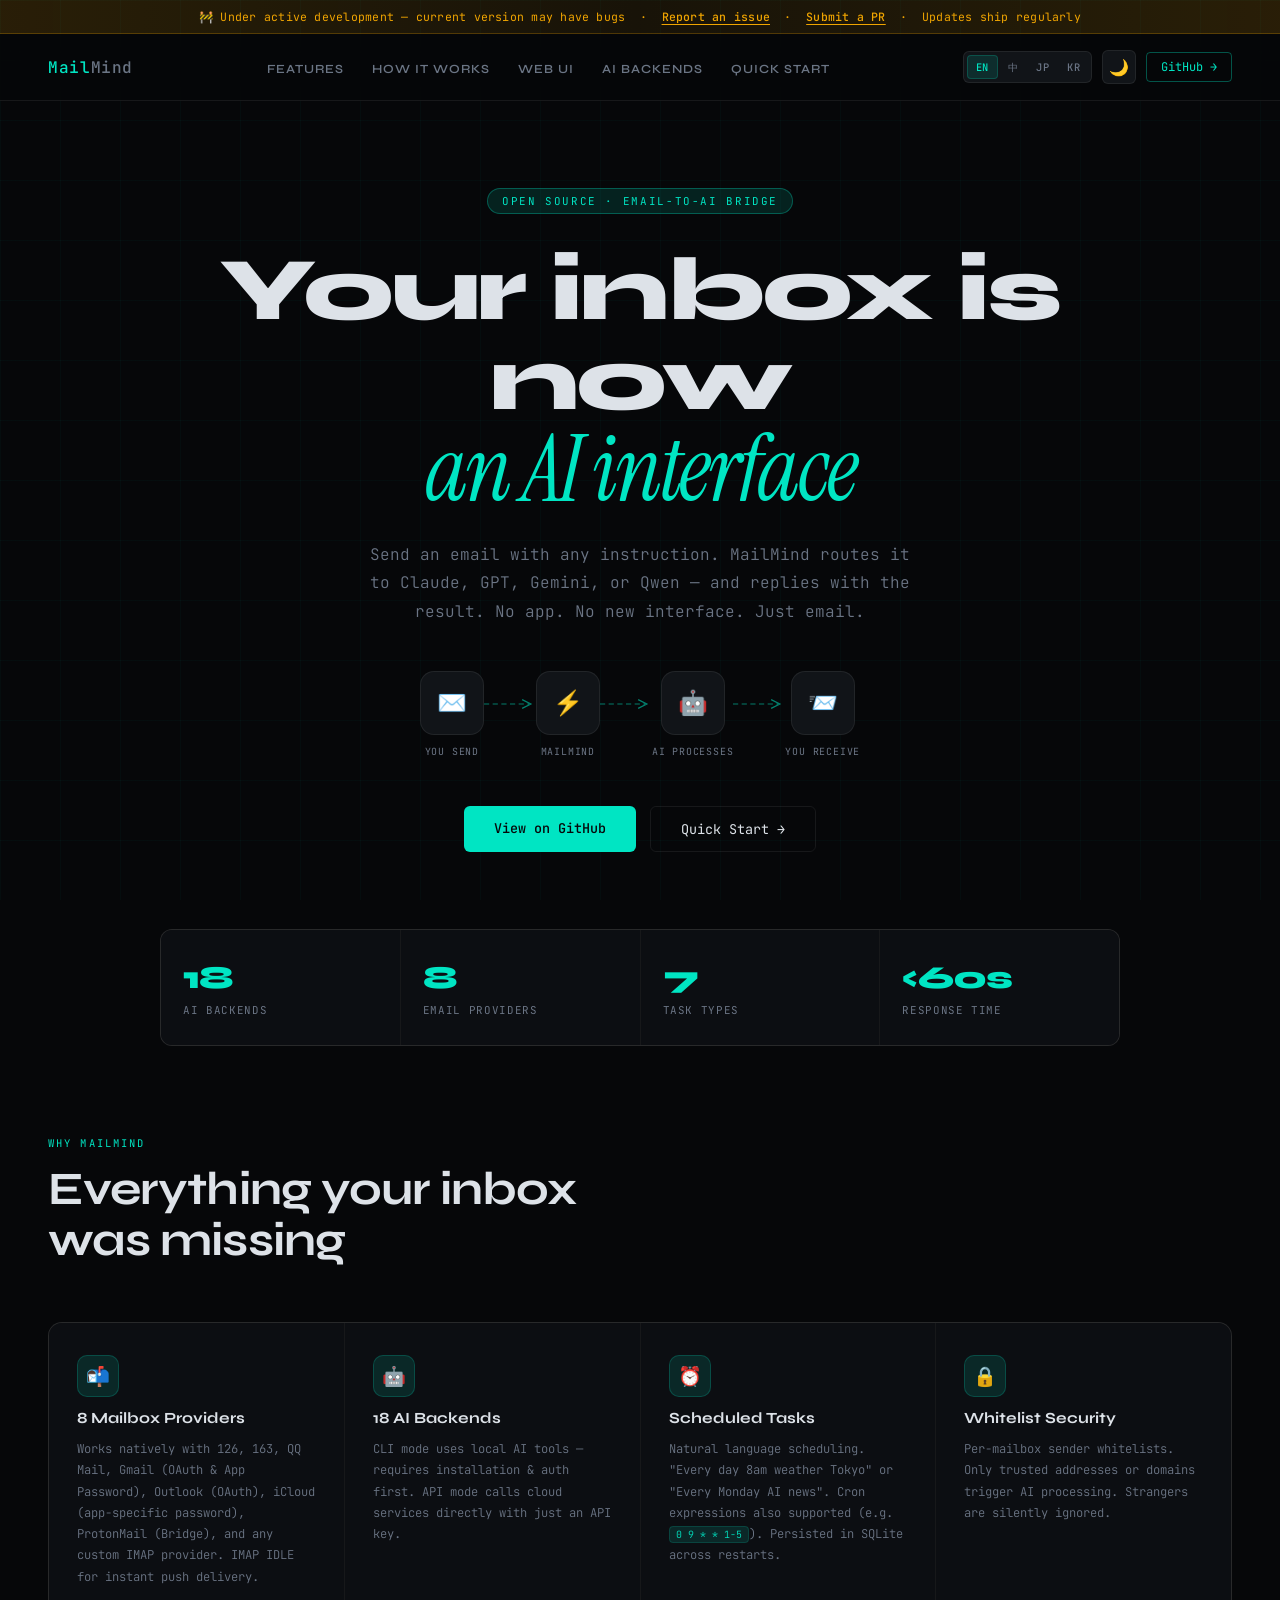
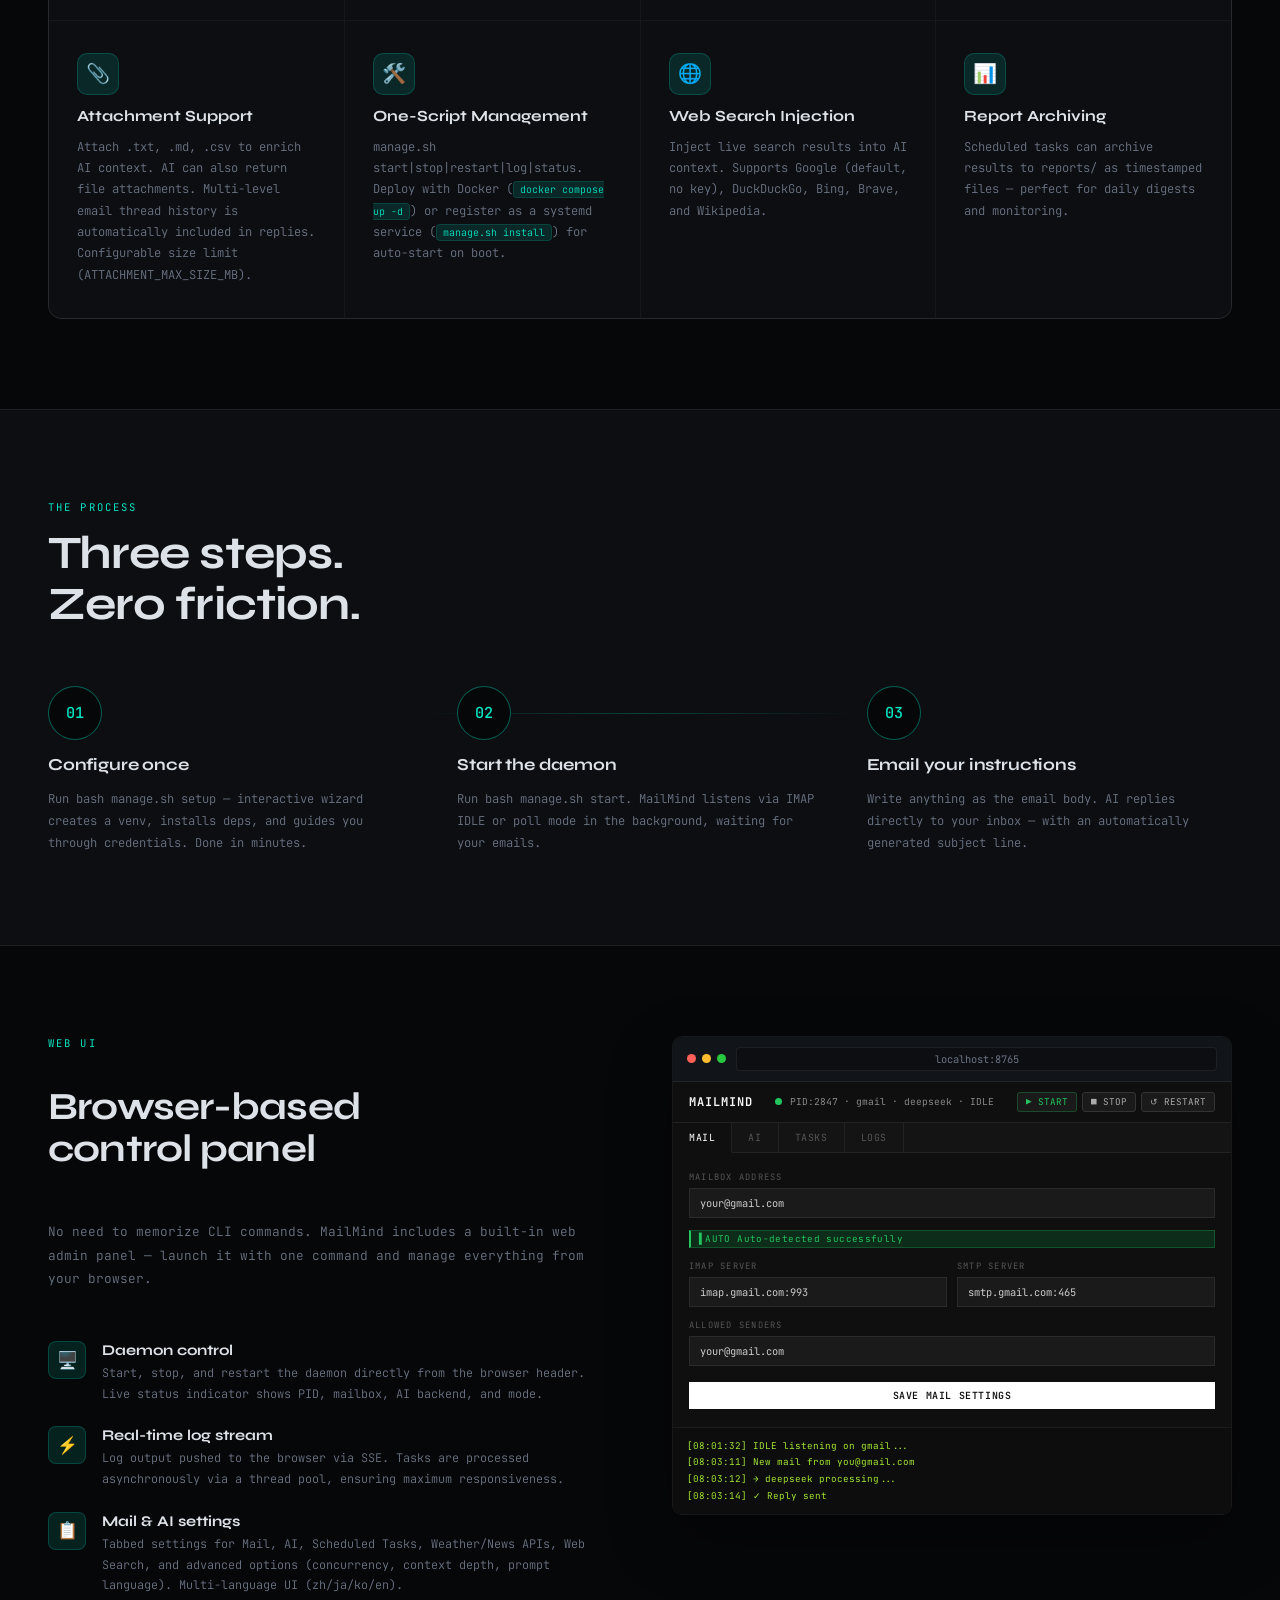
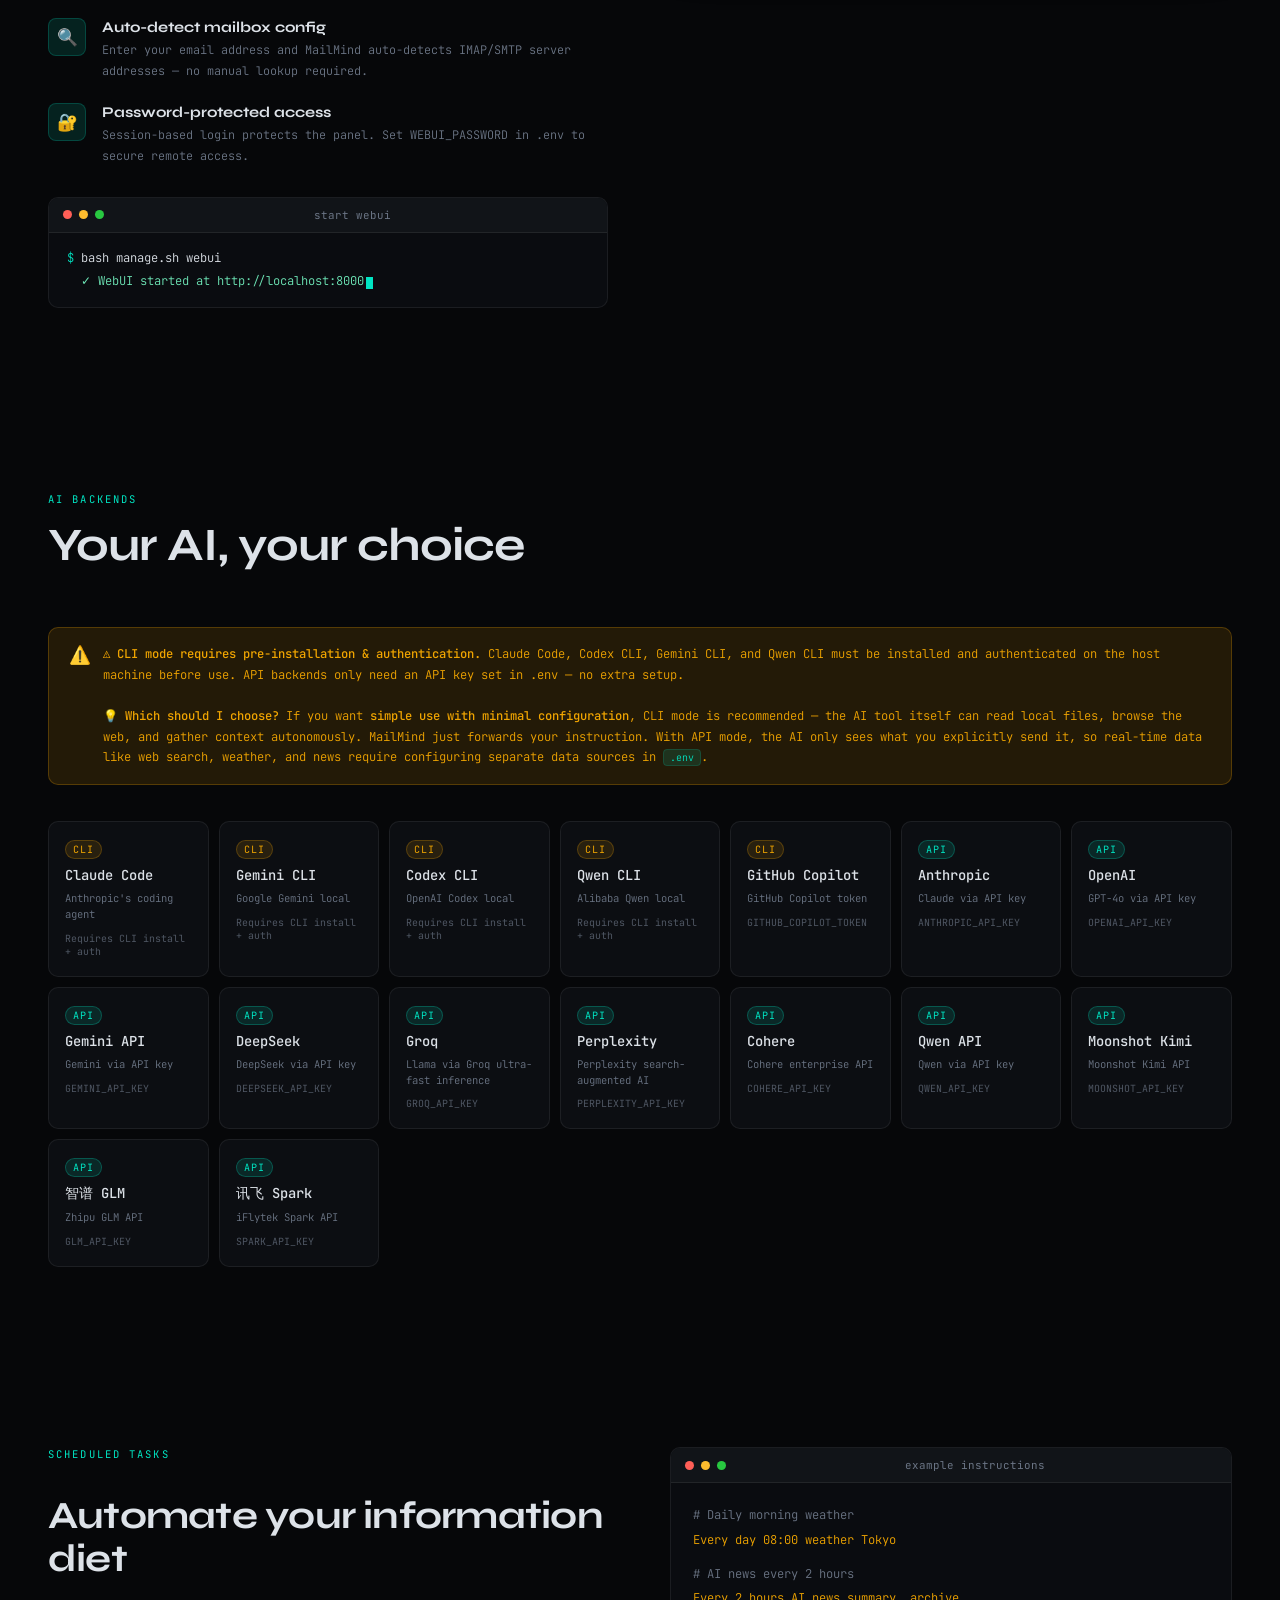
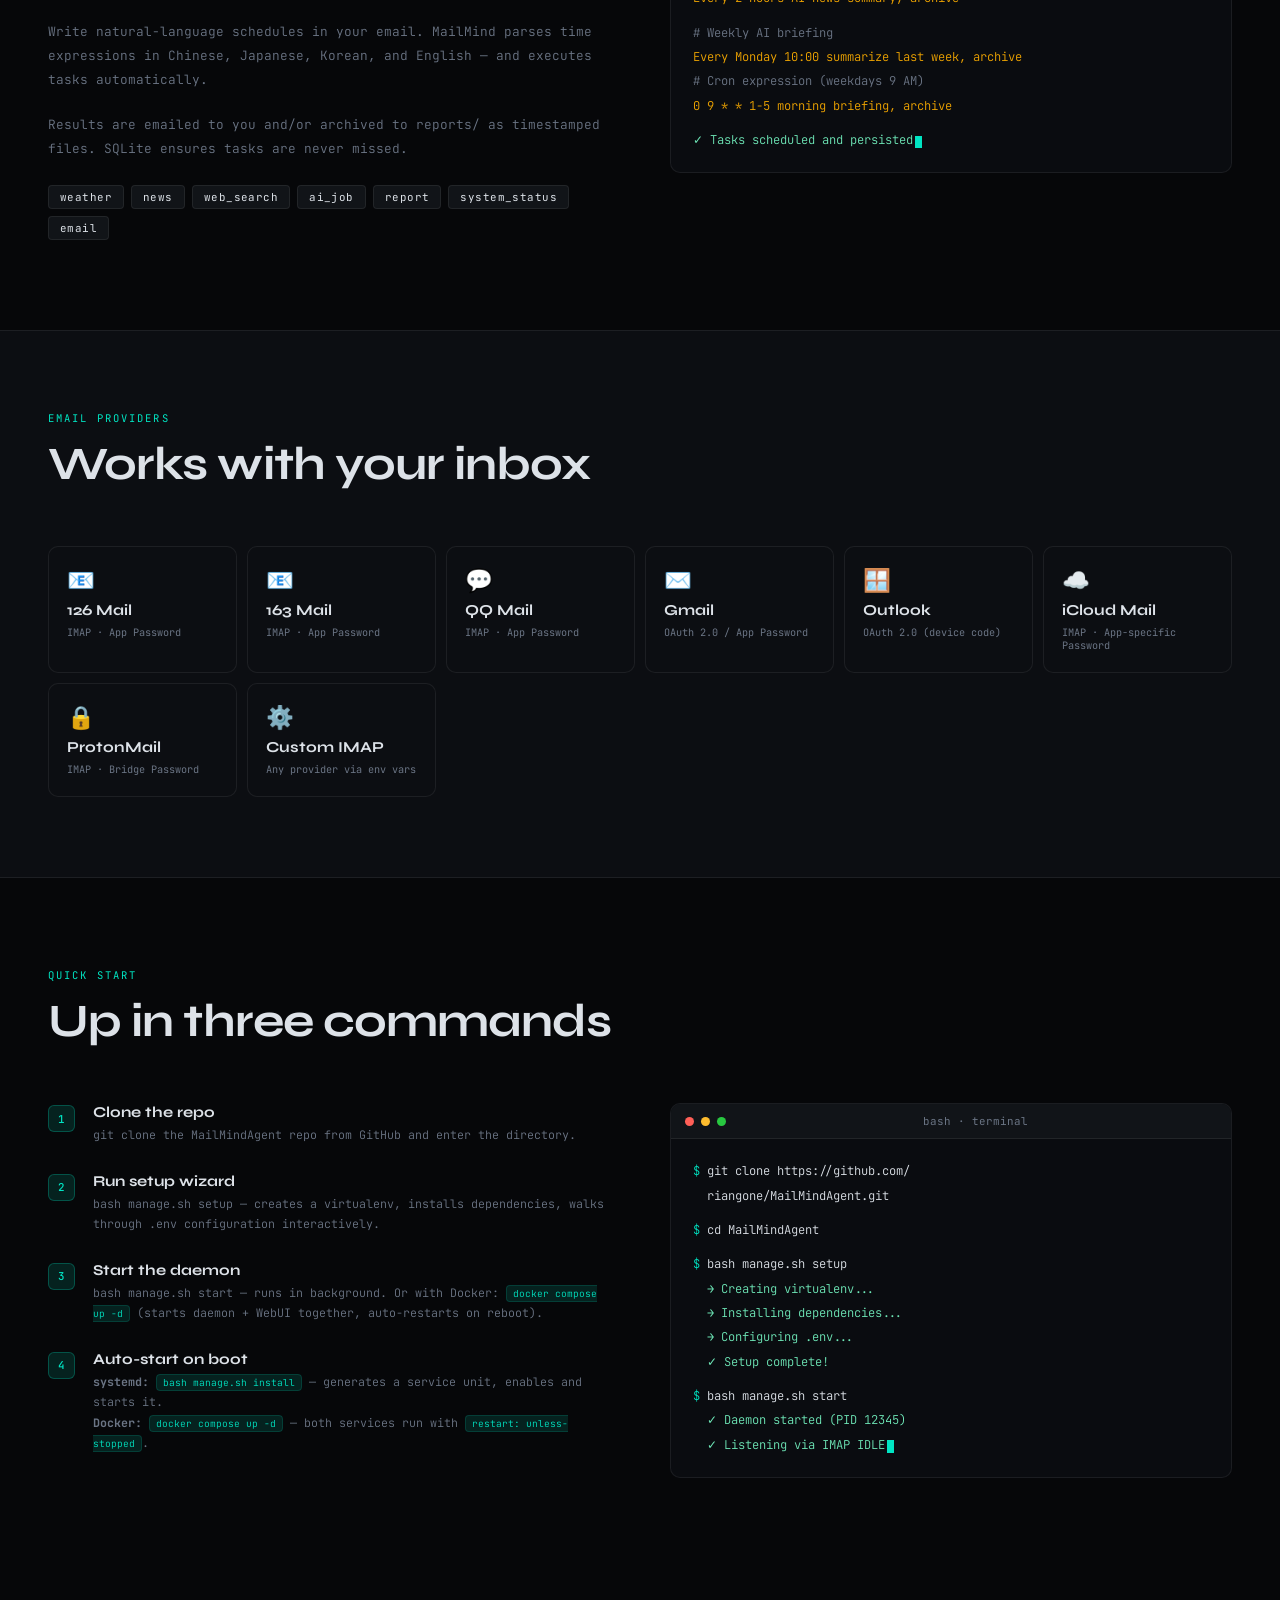
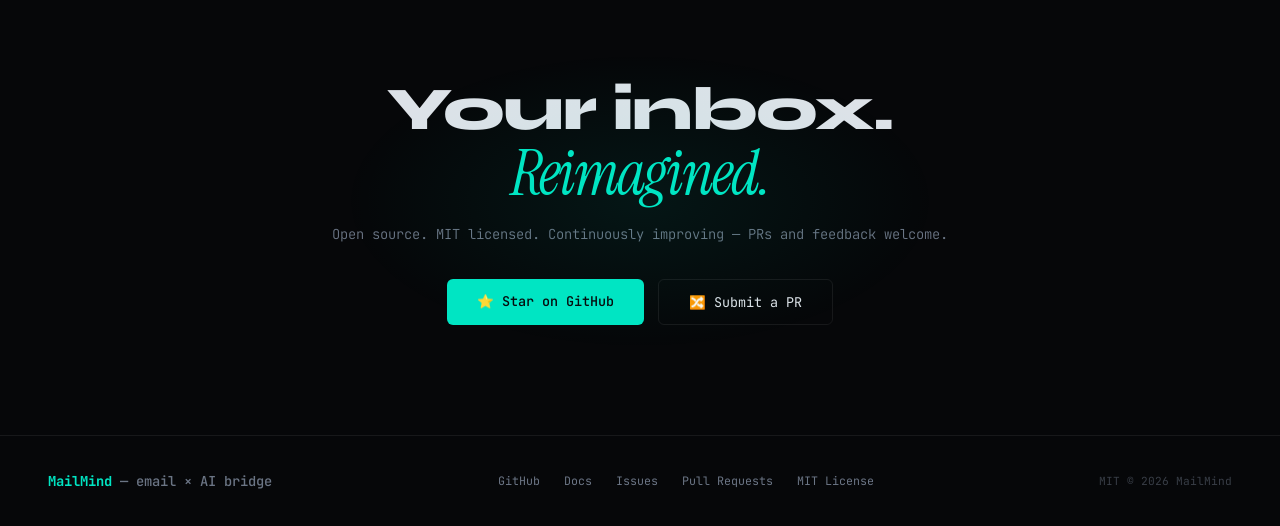
==== commit 1138d264: "docs: remove comparison section from landing page Drop the "vs OpenClaw" table and all related i18n " ====
--- a/docs/index.html
+++ b/docs/index.html
@@ -432,24 +432,6 @@
     .ai-desc { font-family: 'JetBrains Mono', monospace; font-size: 0.66rem; font-weight: 300; color: var(--muted); line-height: 1.5; }
     .ai-req { font-family: 'JetBrains Mono', monospace; font-size: 0.62rem; color: var(--muted); opacity: 0.7; margin-top: 2px; }
 
-    /* ── COMPARISON ── */
-    #compare { padding: 90px 48px; background: var(--bg2); border-top: 1px solid var(--border); border-bottom: 1px solid var(--border); }
-    .compare-sub { font-family: 'JetBrains Mono', monospace; font-size: 0.82rem; font-weight: 300; color: var(--muted); line-height: 1.8; max-width: 600px; margin-bottom: 48px; }
-    .compare-table-wrap { overflow-x: auto; border-radius: 12px; border: 1px solid var(--border); }
-    table { width: 100%; border-collapse: collapse; font-family: 'JetBrains Mono', monospace; font-size: 0.8rem; }
-    thead tr { background: var(--bg3); border-bottom: 1px solid var(--border); }
-    thead th { padding: 16px 20px; text-align: left; font-weight: 600; font-size: 0.76rem; letter-spacing: 0.06em; }
-    thead th:first-child { color: var(--muted); }
-    thead th:nth-child(2) { color: var(--cyan); }
-    thead th:nth-child(3) { color: var(--muted); }
-    tbody tr { border-bottom: 1px solid var(--border); background: var(--card-bg); transition: background 0.15s; }
-    tbody tr:last-child { border-bottom: none; }
-    tbody tr:hover { background: var(--bg3); }
-    tbody td { padding: 14px 20px; color: var(--muted); vertical-align: middle; }
-    tbody td:first-child { color: var(--text); font-weight: 500; }
-    .check { color: var(--cyan); font-weight: 600; }
-    .cross { color: var(--muted); opacity: 0.5; }
-    .highlight-col { color: var(--text) !important; }
 
     /* ── TASKS ── */
     #tasks { padding: 90px 48px; }
@@ -533,7 +515,7 @@
       .nav-cta { display: none; }
       .nav-controls { gap: 8px; }
       .lang-btn { padding: 4px 6px; font-size: 0.6rem; }
-      #features, #ai, #start, #cta, #tasks, #compare, #webui { padding: 60px 20px; }
+      #features, #ai, #start, #cta, #tasks, #webui { padding: 60px 20px; }
       #how, #mailboxes { padding: 60px 20px; }
       .webui-inner { grid-template-columns: 1fr; gap: 36px; }
       .steps { grid-template-columns: 1fr; gap: 30px; }
@@ -559,7 +541,6 @@
     <li><a href="#how" data-i18n="nav_how"></a></li>
     <li><a href="#webui" data-i18n="nav_webui"></a></li>
     <li><a href="#ai" data-i18n="nav_ai"></a></li>
-    <li><a href="#compare" data-i18n="nav_compare"></a></li>
     <li><a href="#start" data-i18n="nav_start"></a></li>
   </ul>
   <div class="nav-controls">
@@ -770,37 +751,6 @@
   </div>
 </section>
 
-<!-- ══ COMPARISON ══ -->
-<section id="compare">
-  <div class="section-wrap">
-    <span class="section-label" data-i18n="cmp_label"></span>
-    <h2 class="section-title" data-i18n="cmp_title"></h2>
-    <p class="compare-sub reveal" data-i18n="cmp_sub"></p>
-
-    <div class="compare-table-wrap reveal">
-      <table>
-        <thead>
-          <tr>
-            <th data-i18n="cmp_col_feat"></th>
-            <th>✦ MailMind</th>
-            <th data-i18n="cmp_col_others"></th>
-          </tr>
-        </thead>
-        <tbody>
-          <tr><td data-i18n="cmp_r1_feat"></td><td class="highlight-col check" data-i18n="cmp_r1_mm"></td><td class="cross" data-i18n="cmp_r1_ot"></td></tr>
-          <tr><td data-i18n="cmp_r2_feat"></td><td class="highlight-col check" data-i18n="cmp_r2_mm"></td><td class="cross" data-i18n="cmp_r2_ot"></td></tr>
-          <tr><td data-i18n="cmp_r3_feat"></td><td class="highlight-col check" data-i18n="cmp_r3_mm"></td><td class="cross" data-i18n="cmp_r3_ot"></td></tr>
-          <tr><td data-i18n="cmp_r4_feat"></td><td class="highlight-col check" data-i18n="cmp_r4_mm"></td><td class="cross" data-i18n="cmp_r4_ot"></td></tr>
-          <tr><td data-i18n="cmp_r5_feat"></td><td class="highlight-col check" data-i18n="cmp_r5_mm"></td><td class="cross" data-i18n="cmp_r5_ot"></td></tr>
-          <tr><td data-i18n="cmp_r6_feat"></td><td class="highlight-col check" data-i18n="cmp_r6_mm"></td><td class="cross" data-i18n="cmp_r6_ot"></td></tr>
-          <tr><td data-i18n="cmp_r7_feat"></td><td class="highlight-col check" data-i18n="cmp_r7_mm"></td><td class="cross" data-i18n="cmp_r7_ot"></td></tr>
-          <tr><td data-i18n="cmp_r8_feat"></td><td class="highlight-col check" data-i18n="cmp_r8_mm"></td><td class="cross" data-i18n="cmp_r8_ot"></td></tr>
-        </tbody>
-      </table>
-    </div>
-  </div>
-</section>
-
 <!-- ══ SCHEDULED TASKS ══ -->
 <section id="tasks">
   <div class="section-wrap">
@@ -928,7 +878,7 @@
 const T = {
   en: {
     wip_text: '🚧 Under active development — current version may have bugs &nbsp;·&nbsp; <a href="https://github.com/riangone/MailMindAgent/issues" target="_blank">Report an issue</a> &nbsp;·&nbsp; <a href="https://github.com/riangone/MailMindAgent/pulls" target="_blank">Submit a PR</a> &nbsp;·&nbsp; Updates ship regularly',
-    nav_features: 'Features', nav_how: 'How it works', nav_webui: 'Web UI', nav_ai: 'AI Backends', nav_compare: 'vs OpenClaw', nav_start: 'Quick Start',
+    nav_features: 'Features', nav_how: 'How it works', nav_webui: 'Web UI', nav_ai: 'AI Backends', nav_start: 'Quick Start',
     hero_badge: 'open source · email-to-ai bridge',
     hero_h1: 'Your inbox is now<br/><em>an AI interface</em>',
     hero_sub: 'Send an email with any instruction. MailMind routes it to Claude, GPT, Gemini, or Qwen — and replies with the result. No app. No new interface. Just email.',
@@ -968,18 +918,6 @@
     ai_cli_req: 'Requires CLI install + auth',
     ai_anthropic_desc: 'Claude via API key', ai_openai_desc: 'GPT-4o via API key', ai_gemini_desc: 'Gemini via API key', ai_qwen_desc: 'Qwen via API key', ai_deepseek_desc: 'DeepSeek via API key', ai_copilot_desc: 'GitHub Copilot token',
     ai_groq_desc: 'Llama via Groq ultra-fast inference', ai_perplexity_desc: 'Perplexity search-augmented AI', ai_cohere_desc: 'Cohere enterprise API', ai_moonshot_desc: 'Moonshot Kimi API', ai_glm_desc: 'Zhipu GLM API', ai_spark_desc: 'iFlytek Spark API', ai_ernie_desc: 'Baidu Ernie API', ai_yi_desc: '01.AI Yi API',
-    cmp_label: 'Compare',
-    cmp_title: 'Choose your AI Experience',
-    cmp_sub: 'Web-based tools like OpenClaw offer rich, real-time interactive experiences ideal for long creative sessions. MailMind is designed for a different purpose: asynchronous productivity within your existing workflow, working wherever your email does.',
-    cmp_col_feat: 'Feature', cmp_col_others: 'Web-based AI Tools',
-    cmp_r1_feat: 'Primary Interface', cmp_r1_mm: 'Email — zero new UI to learn', cmp_r1_ot: 'Rich, Visual Web Interface',
-    cmp_r2_feat: 'Interaction Style', cmp_r2_mm: 'Asynchronous (Fire and forget)', cmp_r2_ot: 'Real-time (Chat and wait)',
-    cmp_r3_feat: 'Workflow Integration', cmp_r3_mm: 'Existing inbox (Mobile/Desktop)', cmp_r3_ot: 'Dedicated Tab / Browser',
-    cmp_r4_feat: 'Automation', cmp_r4_mm: '✓ Built-in Task Scheduling', cmp_r4_ot: 'Focus on Real-time Chat',
-    cmp_r5_feat: 'Resource Usage', cmp_r5_mm: 'Low — runs as a background service', cmp_r5_ot: 'Requires Browser Engine',
-    cmp_r6_feat: 'Availability', cmp_r6_mm: 'Any device with email support', cmp_r6_ot: 'Modern Browser required',
-    cmp_r7_feat: 'Context Management', cmp_r7_mm: '✓ Email Threads & Attachments', cmp_r7_ot: '✓ Rich Session History',
-    cmp_r8_feat: 'System Footprint', cmp_r8_mm: 'Minimal (Python Service)', cmp_r8_ot: 'Moderate (Web App Stack)',
     task_label: 'Scheduled Tasks', task_title: 'Automate your information diet',
     task_p1: 'Write natural-language schedules in your email. MailMind parses time expressions in Chinese, Japanese, Korean, and English — and executes tasks automatically.',
     task_p2: 'Results are emailed to you and/or archived to reports/ as timestamped files. SQLite ensures tasks are never missed.',
@@ -1004,7 +942,7 @@
 
   zh: {
     wip_text: '🚧 项目持续更新中，当前版本可能存在 bug &nbsp;·&nbsp; <a href="https://github.com/riangone/MailMindAgent/issues" target="_blank">反馈问题</a> &nbsp;·&nbsp; <a href="https://github.com/riangone/MailMindAgent/pulls" target="_blank">提交 PR</a> &nbsp;·&nbsp; 欢迎共建',
-    nav_features: '功能', nav_how: '工作原理', nav_webui: 'Web UI', nav_ai: 'AI 后端', nav_compare: '对比 OpenClaw', nav_start: '快速开始',
+    nav_features: '功能', nav_how: '工作原理', nav_webui: 'Web UI', nav_ai: 'AI 后端', nav_start: '快速开始',
     hero_badge: '开源 · 邮件转 AI 网关',
     hero_h1: '你的收件箱<br/>现在是 <em>AI 接口</em>',
     hero_sub: '发一封邮件写下你的指令，MailMind 将其转发给 Claude、GPT、Gemini 或 Qwen，然后把结果回复到你的邮箱。无需安装 App，无需学习新界面，邮件就是一切。',
@@ -1044,18 +982,6 @@
     ai_cli_req: '需安装 CLI 并完成认证',
     ai_anthropic_desc: 'Claude API 调用', ai_openai_desc: 'GPT-4o API 调用', ai_gemini_desc: 'Gemini API 调用', ai_qwen_desc: '通义千问 API 调用', ai_deepseek_desc: 'DeepSeek API 调用', ai_copilot_desc: 'GitHub Copilot Token',
     ai_groq_desc: 'Groq 高速推理（Llama）', ai_perplexity_desc: 'Perplexity 搜索增强 AI', ai_cohere_desc: 'Cohere 企业级 API', ai_moonshot_desc: '月之暗面 Kimi API', ai_glm_desc: '智谱 GLM API', ai_spark_desc: '讯飞星火 API', ai_ernie_desc: '百度文心一言 API', ai_yi_desc: '零一万物 Yi API',
-    cmp_label: '对比',
-    cmp_title: '选择适合你的 AI 体验',
-    cmp_sub: 'OpenClaw 等 Web 工具提供了丰富、直观的实时交互体验，非常适合沉浸式对话和长文本创作。而 MailMind 则专注于异步生产力：它无缝集成在你已有的收件箱中，让你无需等待响应，在任何设备上都能随时随地调度 AI。',
-    cmp_col_feat: '功能特性', cmp_col_others: 'Web AI 工具 (如 OpenClaw)',
-    cmp_r1_feat: '主要界面', cmp_r1_mm: '邮件 — 零新界面学习成本', cmp_r1_ot: '丰富、直观的 Web 界面',
-    cmp_r2_feat: '交互方式', cmp_r2_mm: '异步 (即发即走，无需等待)', cmp_r2_ot: '实时 (对话式，需停留等待)',
-    cmp_r3_feat: '工作流集成', cmp_r3_mm: '原生集成收件箱 (手机/电脑)', cmp_r3_ot: '独立的浏览器标签页 / App',
-    cmp_r4_feat: '自动化能力', cmp_r4_mm: '✓ 内置定时任务调度', cmp_r4_ot: '侧重于实时对话',
-    cmp_r5_feat: '资源占用', cmp_r5_mm: '极低 — 作为后台服务运行', cmp_r5_ot: '需占用浏览器引擎资源',
-    cmp_r6_feat: '设备兼容性', cmp_r6_mm: '任何支持邮件的终端', cmp_r6_ot: '需现代浏览器支持',
-    cmp_r7_feat: '上下文管理', cmp_r7_mm: '✓ 邮件往来与附件历史', cmp_r7_ot: '✓ 丰富的会话管理界面',
-    cmp_r8_feat: '核心定位', cmp_r8_mm: '轻量化后端守护进程', cmp_r8_ot: '全功能 Web 交互应用',
     task_label: '定时任务', task_title: '自动化你的信息获取',
     task_p1: '在邮件中用自然语言写下定时计划，MailMind 解析中、日、韩、英四种语言的时间表达，自动执行任务。',
     task_p2: '结果可通过邮件发送给你，也可归档到 reports/ 目录，以时间戳命名保存。',
@@ -1080,7 +1006,7 @@
 
   ja: {
     wip_text: '🚧 継続開発中 — 現バージョンにはバグが含まれる可能性があります &nbsp;·&nbsp; <a href="https://github.com/riangone/MailMindAgent/issues" target="_blank">Issue を報告</a> &nbsp;·&nbsp; <a href="https://github.com/riangone/MailMindAgent/pulls" target="_blank">PR を送る</a> &nbsp;·&nbsp; 定期更新中',
-    nav_features: '機能', nav_how: '仕組み', nav_webui: 'Web UI', nav_ai: 'AI バックエンド', nav_compare: 'vs OpenClaw', nav_start: 'クイックスタート',
+    nav_features: '機能', nav_how: '仕組み', nav_webui: 'Web UI', nav_ai: 'AI バックエンド', nav_start: 'クイックスタート',
     hero_badge: 'オープンソース · メール to AI ブリッジ',
     hero_h1: 'あなたの受信箱が<br/><em>AI インターフェース</em>に',
     hero_sub: 'メールで指示を送るだけ。MailMind が Claude、GPT、Gemini、Qwen に橋渡しし、結果をメールで返信します。アプリ不要。新しいUIも不要。メールだけ。',
@@ -1120,18 +1046,6 @@
     ai_cli_req: 'CLIインストール・認証が必要',
     ai_anthropic_desc: 'Claude APIキー', ai_openai_desc: 'GPT-4o APIキー', ai_gemini_desc: 'Gemini APIキー', ai_qwen_desc: 'Qwen APIキー', ai_deepseek_desc: 'DeepSeek APIキー', ai_copilot_desc: 'GitHub Copilotトークン',
     ai_groq_desc: 'Groq 高速推論（Llama）', ai_perplexity_desc: 'Perplexity 検索拡張 AI', ai_cohere_desc: 'Cohere エンタープライズ API', ai_moonshot_desc: '月之暗面 Kimi API', ai_glm_desc: '智谱 GLM API', ai_spark_desc: '讯飞 Spark API', ai_ernie_desc: '百度 Ernie API', ai_yi_desc: '零一万物 Yi API',
-    cmp_label: 'なぜ他のツールではなく？',
-    cmp_title: 'MailMind vs OpenClaw<br/>& 類似ツール',
-    cmp_sub: 'OpenClawなどのAIツールは通常、ブラウザ・専用アプリ・常時オンラインを必要とします。MailMindはメールを使います — どこでも使えるユニバーサルで非同期なインターフェース。',
-    cmp_col_feat: '機能', cmp_col_others: 'OpenClaw / WebAIツール',
-    cmp_r1_feat: 'インターフェース', cmp_r1_mm: 'メール — 新UIを学ばなくてよい', cmp_r1_ot: 'ブラウザ / 専用アプリ',
-    cmp_r2_feat: 'AIバックエンド柔軟性', cmp_r2_mm: '18（CLI & API）', cmp_r2_ot: '通常1つのAIに固定',
-    cmp_r3_feat: 'メールボックス連携', cmp_r3_mm: '8 プロバイダー＋自動検出', cmp_r3_ot: 'なし',
-    cmp_r4_feat: 'スケジュール自動化', cmp_r4_mm: '✓ 7タイプ内蔵', cmp_r4_ot: '✗ または有料',
-    cmp_r5_feat: 'セルフホスト/オフライン', cmp_r5_mm: '✓ ローカル完全制御', cmp_r5_ot: '✗ クラウド依存',
-    cmp_r6_feat: '添付ファイル', cmp_r6_mm: '✓ 送受信対応', cmp_r6_ot: 'ツールにより異なる',
-    cmp_r7_feat: 'ブラウザ不要', cmp_r7_mm: '✓ 純粋なデーモン', cmp_r7_ot: '✗ ブラウザ/UI必要',
-    cmp_r8_feat: 'オープンソース', cmp_r8_mm: '✓ MITライセンス', cmp_r8_ot: '多くはクローズド',
     task_label: '定期タスク', task_title: '情報収集を自動化',
     task_p1: 'メールに自然言語でスケジュールを記述。中国語・日本語・韓国語・英語の時間表現を解析し、タスクを自動実行。',
     task_p2: '結果はメール送信またはreports/にアーカイブ保存できます。',
@@ -1156,7 +1070,7 @@
 
   ko: {
     wip_text: '🚧 지속 개발 중 — 현재 버전에 버그가 있을 수 있습니다 &nbsp;·&nbsp; <a href="https://github.com/riangone/MailMindAgent/issues" target="_blank">이슈 보고</a> &nbsp;·&nbsp; <a href="https://github.com/riangone/MailMindAgent/pulls" target="_blank">PR 제출</a> &nbsp;·&nbsp; 정기 업데이트 중',
-    nav_features: '기능', nav_how: '작동 원리', nav_ai: 'AI 백엔드', nav_compare: 'vs OpenClaw', nav_start: '빠른 시작',
+    nav_features: '기능', nav_how: '작동 원리', nav_webui: 'Web UI', nav_ai: 'AI 백엔드', nav_start: '빠른 시작',
     hero_badge: '오픈소스 · 이메일 to AI 브리지',
     hero_h1: '받은 편지함이<br/><em>AI 인터페이스</em>가 됩니다',
     hero_sub: '이메일로 지시를 보내면 MailMind가 Claude, GPT, Gemini, Qwen에 전달하고 결과를 이메일로 회신합니다. 앱 불필요. 새 UI 불필요. 이메일만.',
@@ -1196,18 +1110,6 @@
     ai_cli_req: 'CLI 설치 및 인증 필요',
     ai_anthropic_desc: 'Claude API 키', ai_openai_desc: 'GPT-4o API 키', ai_gemini_desc: 'Gemini API 키', ai_qwen_desc: 'Qwen API 키', ai_deepseek_desc: 'DeepSeek API 키', ai_copilot_desc: 'GitHub Copilot 토큰',
     ai_groq_desc: 'Groq 고속 추론（Llama）', ai_perplexity_desc: 'Perplexity 검색 증강 AI', ai_cohere_desc: 'Cohere 엔터프라이즈 API', ai_moonshot_desc: '월지암면 Kimi API', ai_glm_desc: '智谱 GLM API', ai_spark_desc: '讯飞 Spark API', ai_ernie_desc: '바이두 Ernie API', ai_yi_desc: '零一万物 Yi API',
-    cmp_label: '왜 다른 도구는 안 될까요?',
-    cmp_title: 'MailMind vs OpenClaw<br/>& 유사 도구',
-    cmp_sub: 'OpenClaw 등 AI 도구는 대부분 브라우저, 전용 앱, 또는 상시 온라인을 요구합니다. MailMind는 이메일을 사용합니다 — 어디서든 동작하는 범용 비동기 인터페이스.',
-    cmp_col_feat: '기능', cmp_col_others: 'OpenClaw / 웹 AI 도구',
-    cmp_r1_feat: '인터페이스', cmp_r1_mm: '이메일 — 새 UI 불필요', cmp_r1_ot: '브라우저 / 전용 앱',
-    cmp_r2_feat: 'AI 백엔드 유연성', cmp_r2_mm: '18개 (CLI & API)', cmp_r2_ot: '보통 하나의 AI에 고정',
-    cmp_r3_feat: '메일박스 연동', cmp_r3_mm: '8개 제공자 + 자동 감지', cmp_r3_ot: '없음',
-    cmp_r4_feat: '예약 자동화', cmp_r4_mm: '✓ 7가지 유형 내장', cmp_r4_ot: '✗ 또는 유료',
-    cmp_r5_feat: '셀프호스트/오프라인', cmp_r5_mm: '✓ 완전 로컬 제어', cmp_r5_ot: '✗ 클라우드 의존',
-    cmp_r6_feat: '첨부 파일', cmp_r6_mm: '✓ 송수신 지원', cmp_r6_ot: '도구마다 다름',
-    cmp_r7_feat: '브라우저 불필요', cmp_r7_mm: '✓ 순수 데몬 프로세스', cmp_r7_ot: '✗ 브라우저/UI 필요',
-    cmp_r8_feat: '오픈소스', cmp_r8_mm: '✓ MIT 라이선스', cmp_r8_ot: '대부분 비공개',
     task_label: '예약 작업', task_title: '정보 수집을 자동화하세요',
     task_p1: '이메일에 자연어로 스케줄을 작성하세요. MailMind가 한국어, 중국어, 일본어, 영어의 시간 표현을 파싱해 자동 실행합니다.',
     task_p2: '결과는 이메일 발송 및/또는 reports/에 타임스탬프로 아카이브됩니다.',
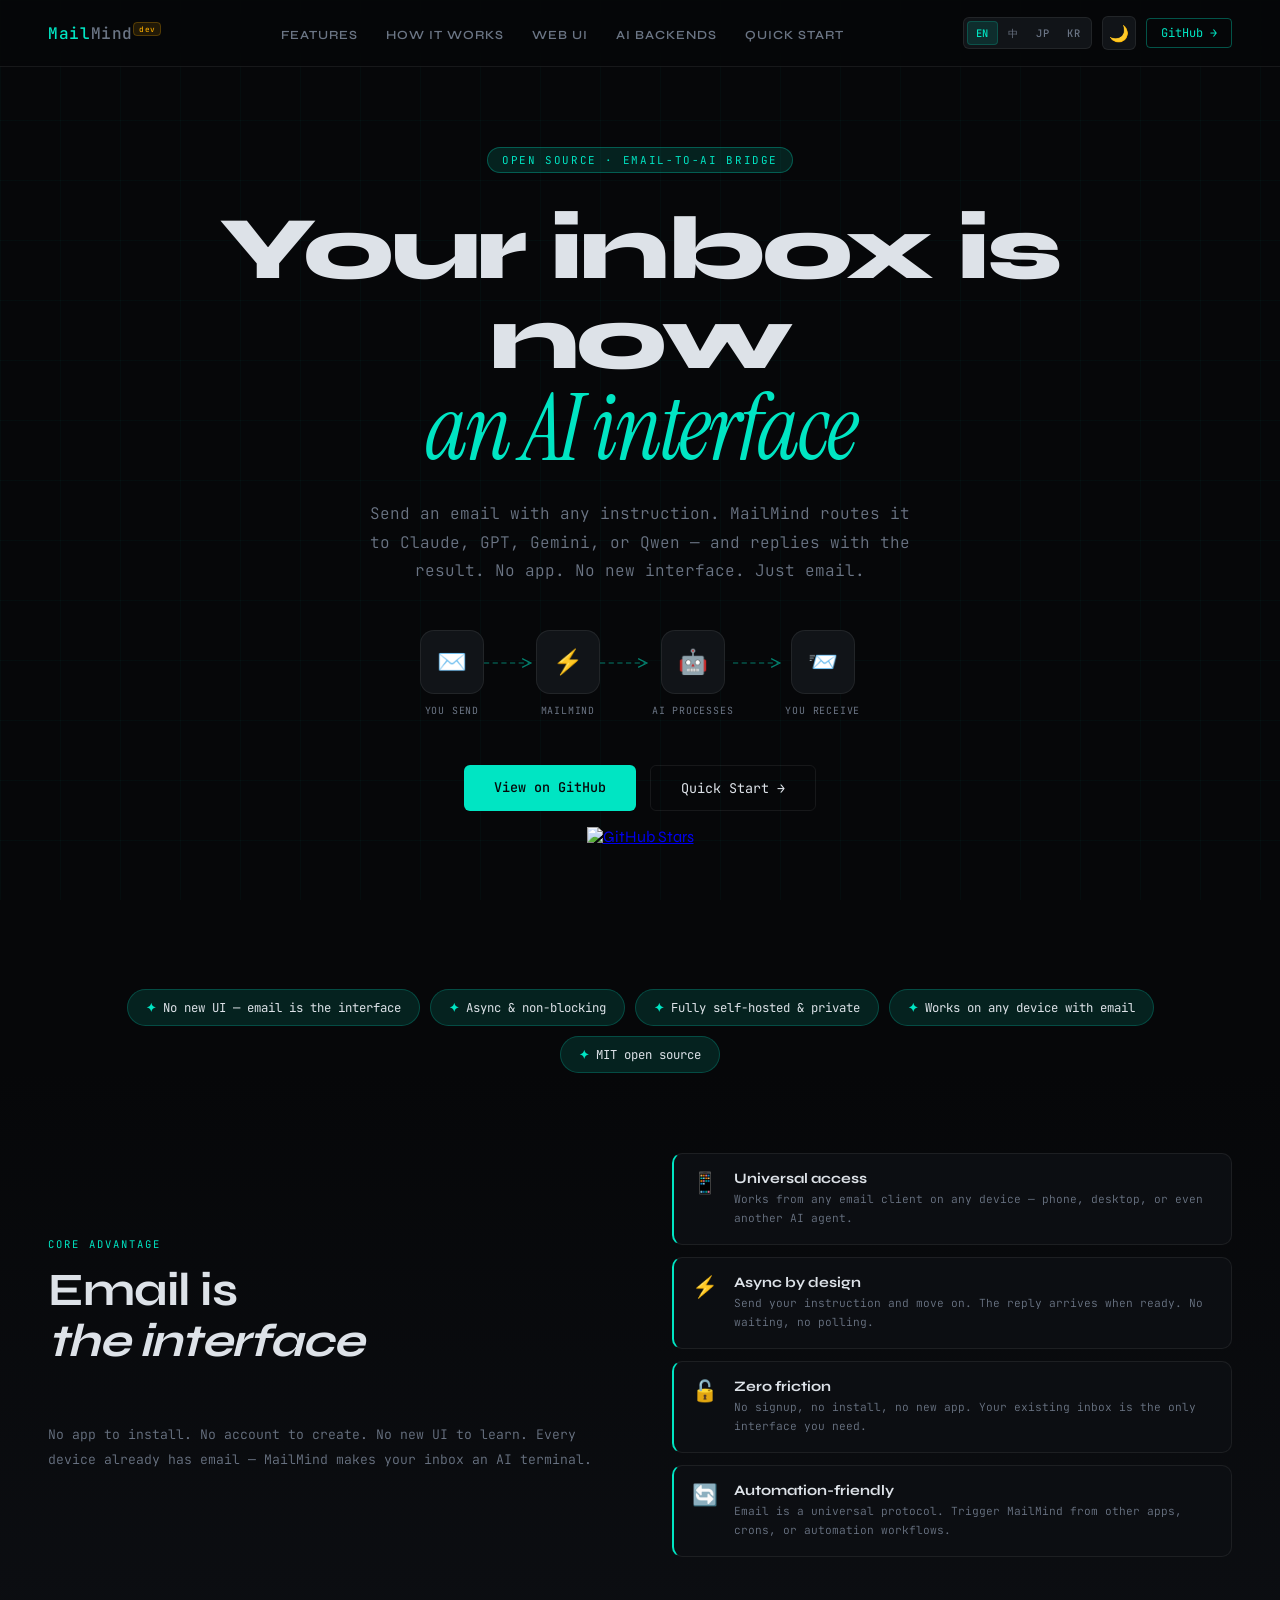
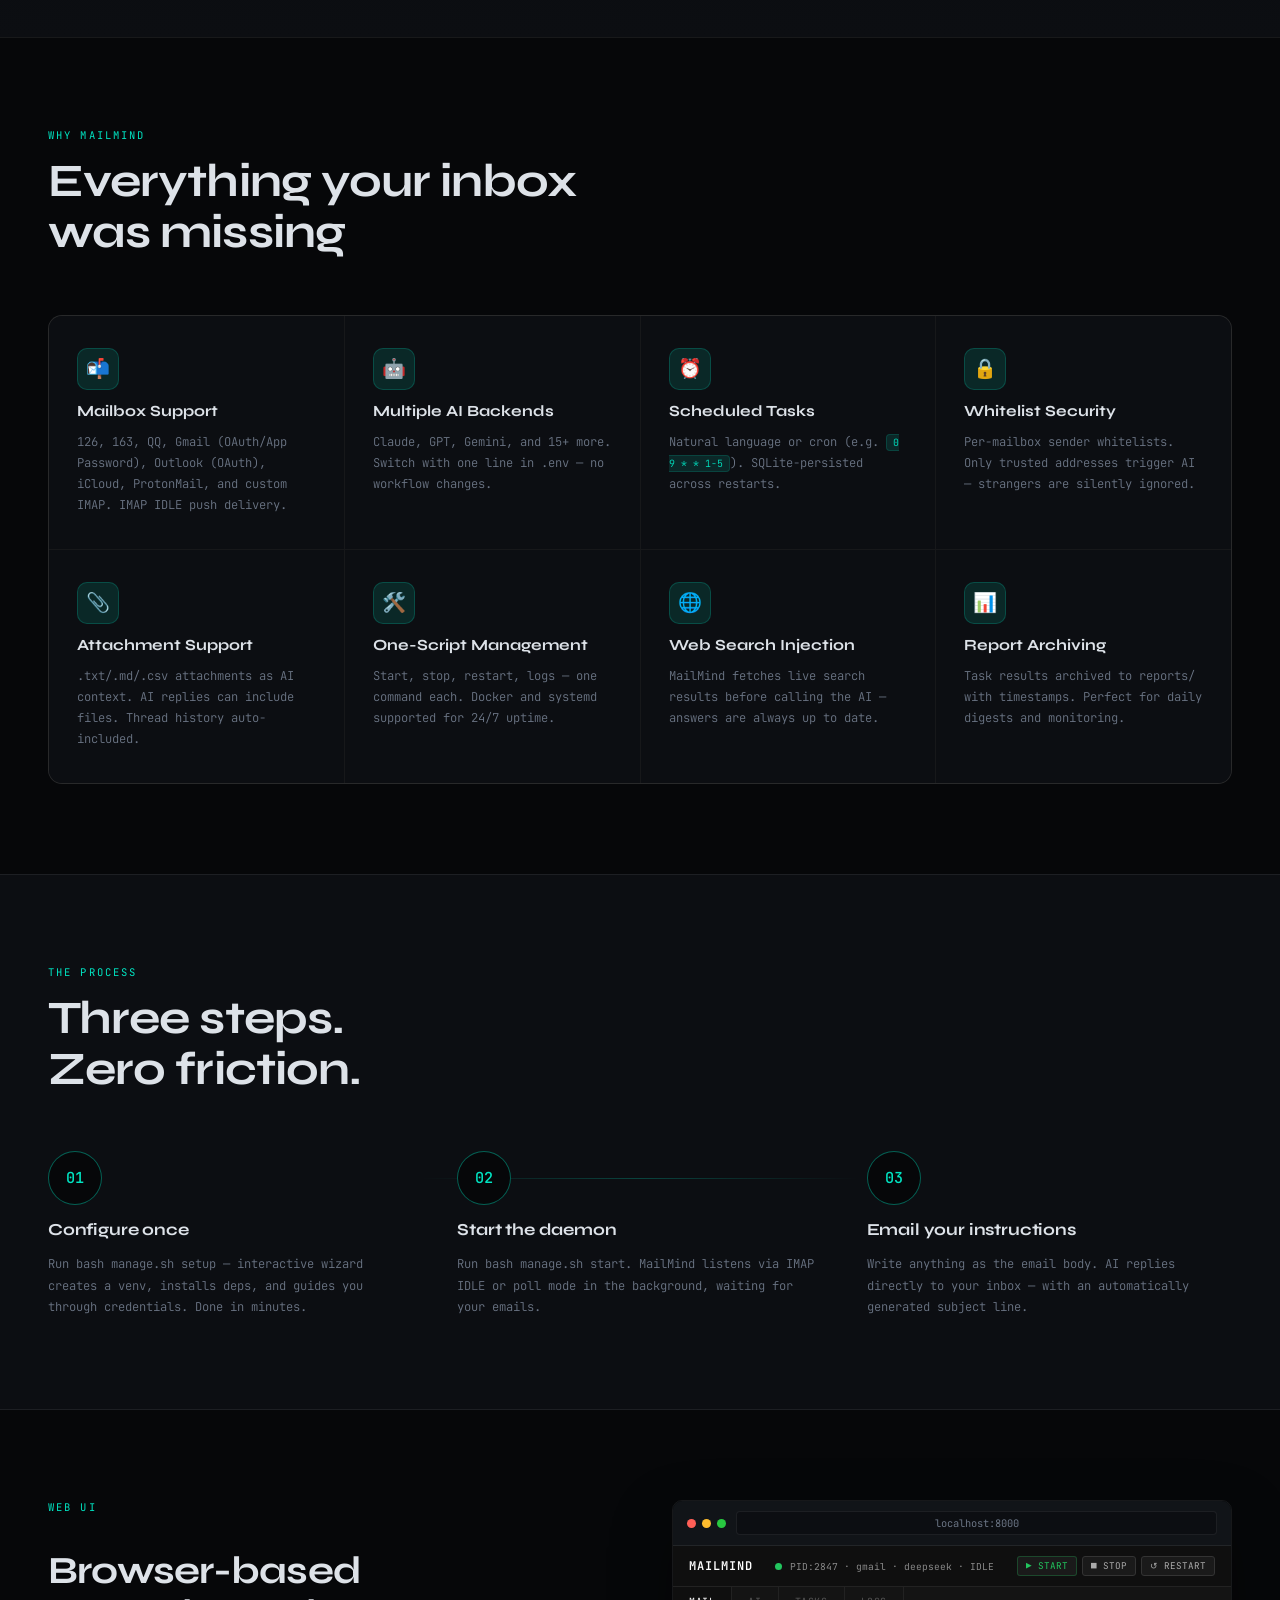
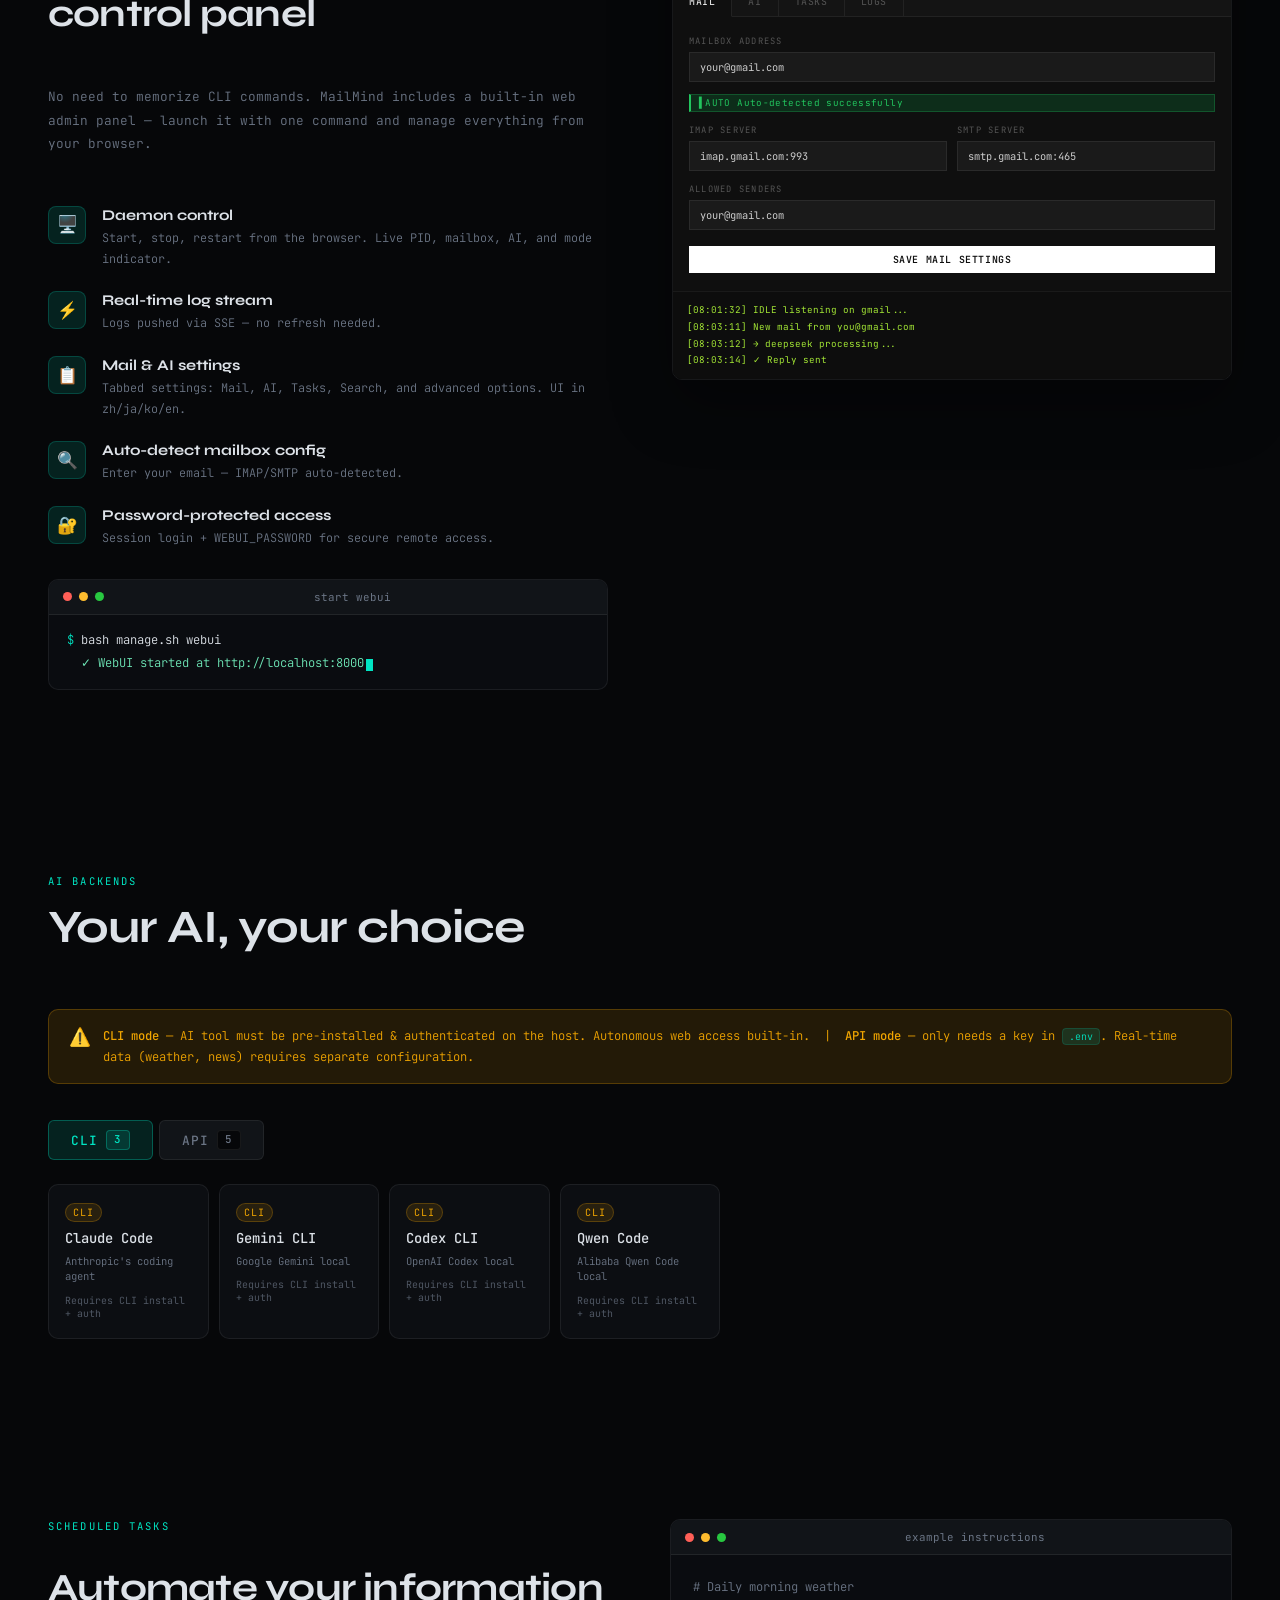
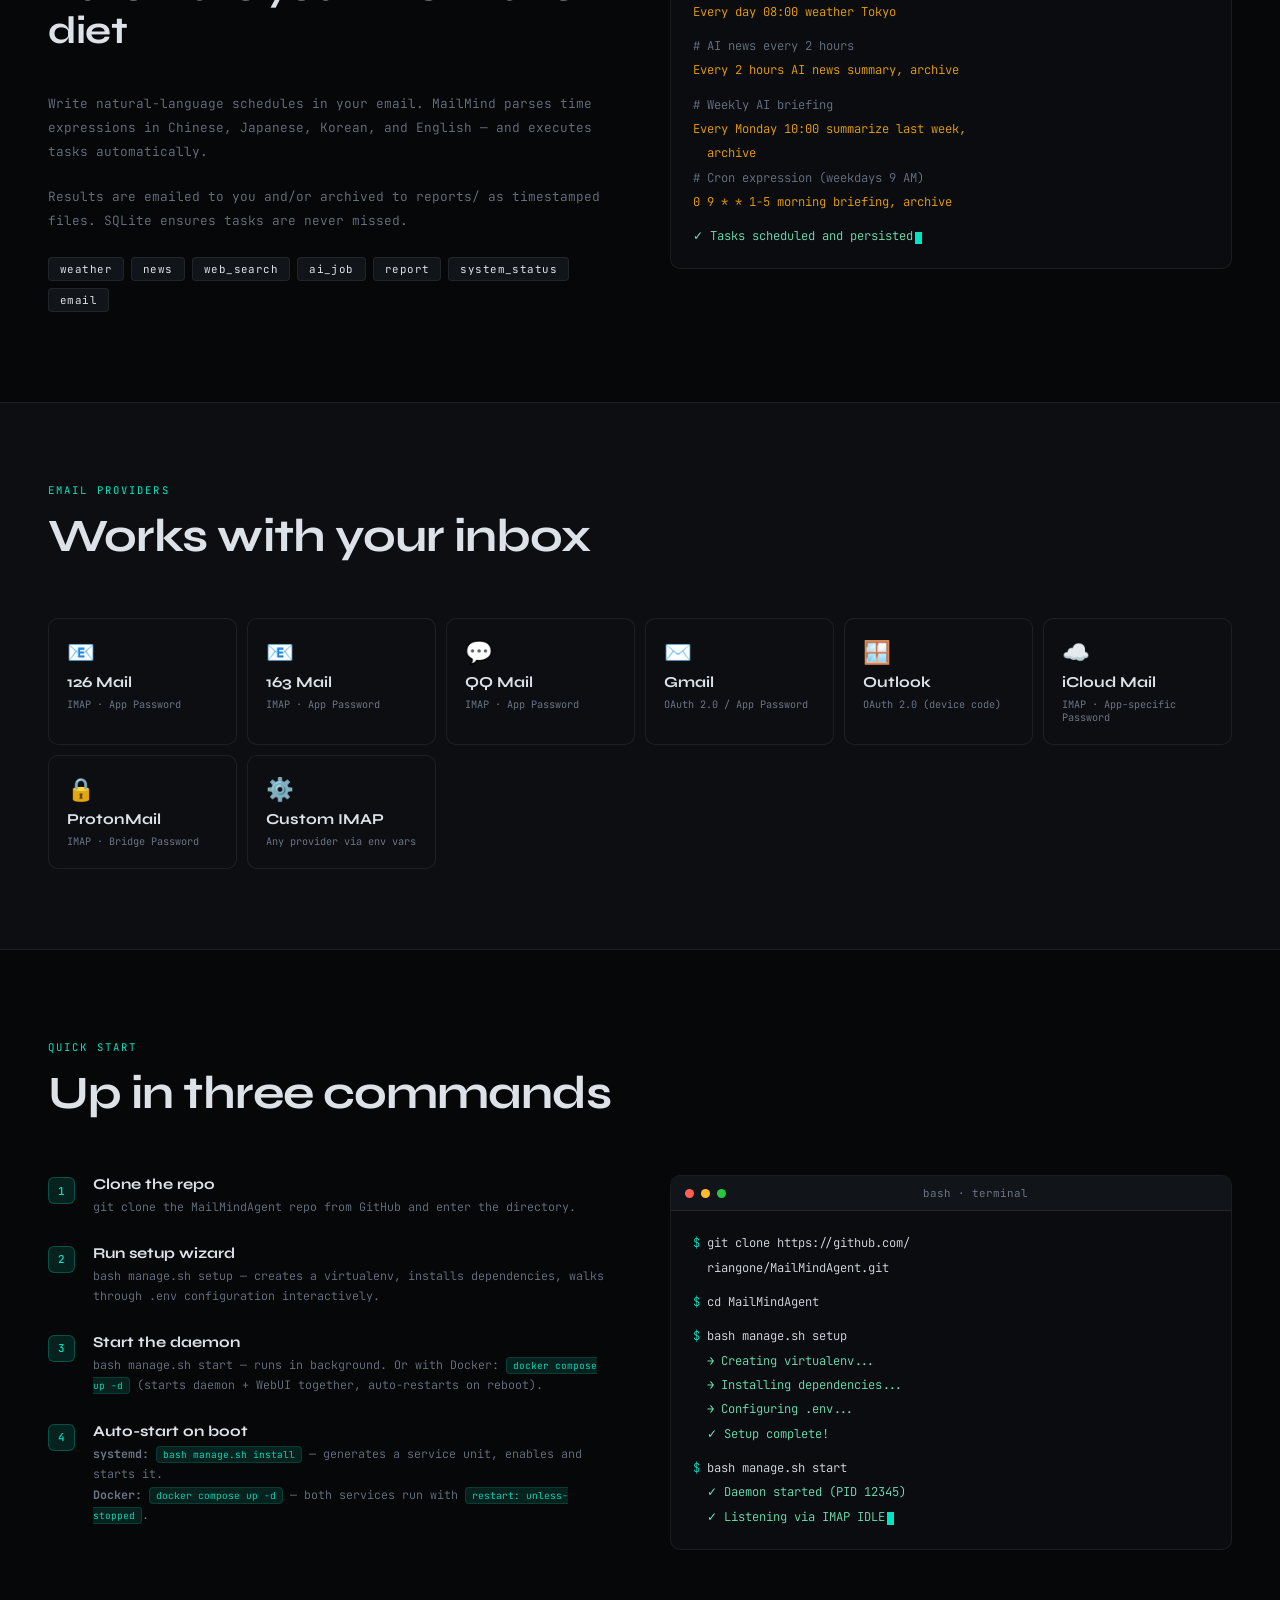
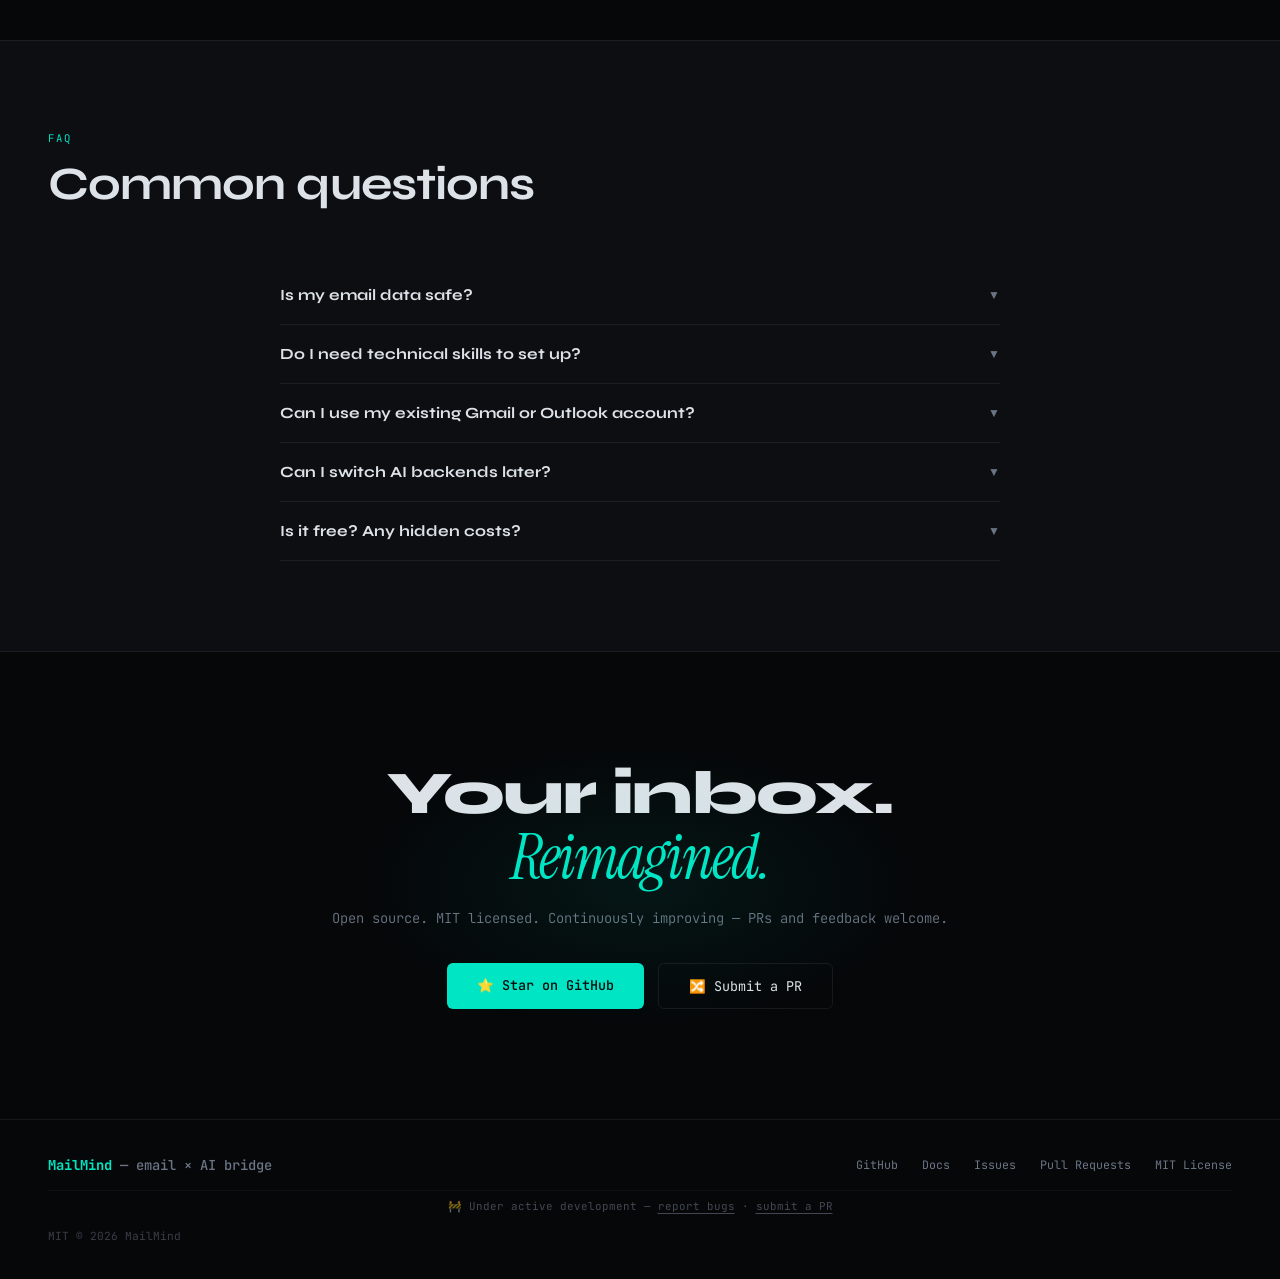
==== commit d2766dac: "fix: correct Gemini CLI arg order and improve skill payload fallback - Swap -p/-y args order for Gem" ====
--- a/docs/index.html
+++ b/docs/index.html
@@ -8,6 +8,7 @@
   <link rel="preconnect" href="https://fonts.googleapis.com" />
   <link rel="preconnect" href="https://fonts.gstatic.com" crossorigin />
   <link href="https://fonts.googleapis.com/css2?family=Syne:wght@400;600;700;800&family=JetBrains+Mono:ital,wght@0,300;0,400;0,500;1,300&family=Instrument+Serif:ital@0;1&display=swap" rel="stylesheet" />
+  <script>if(localStorage.getItem('mm-theme')==='light')document.documentElement.setAttribute('data-theme','light');</script>
   <style>
     *, *::before, *::after { box-sizing: border-box; margin: 0; padding: 0; }
 
@@ -74,23 +75,6 @@
       z-index: 0;
     }
 
-    /* ── WIP BANNER ── */
-    .wip-bar {
-      position: relative;
-      z-index: 200;
-      background: linear-gradient(90deg, rgba(240,165,0,0.15), rgba(240,165,0,0.08), rgba(240,165,0,0.15));
-      border-bottom: 1px solid rgba(240,165,0,0.25);
-      padding: 9px 24px;
-      text-align: center;
-      font-family: 'JetBrains Mono', monospace;
-      font-size: 0.72rem;
-      font-weight: 400;
-      color: var(--amber);
-      letter-spacing: 0.02em;
-    }
-    .wip-bar a { color: var(--amber); font-weight: 500; text-underline-offset: 3px; }
-    .wip-bar a:hover { opacity: 0.8; }
-
     /* ── NAV ── */
     nav {
       position: sticky;
@@ -321,28 +305,31 @@
     }
     .btn-secondary:hover { background: var(--bg3); border-color: var(--border2); }
 
-    /* ── Stats bar ── */
-    .stats-bar {
-      display: grid;
-      grid-template-columns: repeat(4, 1fr);
-      border: 1px solid var(--border);
-      border-radius: 12px;
-      overflow: hidden;
-      margin: 0 auto 0;
-      max-width: 960px;
-      background: var(--border);
-      gap: 1px;
-      position: relative;
-      z-index: 1;
-    }
-    .stat { background: var(--bg2); padding: 28px 22px; }
-    .stat-num { font-size: 2rem; font-weight: 800; letter-spacing: -0.03em; color: var(--cyan); margin-bottom: 6px; }
-    .stat-label { font-family: 'JetBrains Mono', monospace; font-size: 0.68rem; font-weight: 400; color: var(--muted); letter-spacing: 0.06em; text-transform: uppercase; }
-
     /* ── Shared section styles ── */
     .section-wrap { max-width: 1200px; margin: 0 auto; }
     .section-label { font-family: 'JetBrains Mono', monospace; font-size: 0.66rem; letter-spacing: 0.2em; text-transform: uppercase; color: var(--cyan); margin-bottom: 14px; display: block; }
     .section-title { font-size: clamp(1.9rem, 3.8vw, 2.9rem); font-weight: 700; letter-spacing: -0.02em; line-height: 1.1; margin-bottom: 56px; }
+
+    /* ── USP HIGHLIGHTS ── */
+    .usp-strip {
+      max-width: 1200px; margin: 0 auto;
+      padding: 64px 48px 0;
+      display: flex; flex-wrap: wrap; gap: 10px; justify-content: center;
+    }
+    .usp-pill {
+      display: flex; align-items: center; gap: 7px;
+      padding: 9px 18px;
+      border: 1px solid rgba(0,229,195,0.22);
+      border-radius: 999px;
+      background: var(--cyan-dim);
+      font-family: 'JetBrains Mono', monospace;
+      font-size: 0.77rem; font-weight: 400;
+      color: var(--text);
+      white-space: nowrap;
+      transition: border-color 0.2s, background 0.2s;
+    }
+    .usp-pill:hover { border-color: rgba(0,229,195,0.5); background: rgba(0,229,195,0.18); }
+    .usp-mark { color: var(--cyan); font-weight: 700; }
 
     /* ── FEATURES ── */
     #features { padding: 90px 48px; }
@@ -508,34 +495,211 @@
     ::-webkit-scrollbar-track { background: var(--bg); }
     ::-webkit-scrollbar-thumb { background: rgba(0,229,195,0.2); border-radius: 3px; }
 
+    /* ── HAMBURGER / MOBILE NAV ── */
+    .hamburger {
+      display: none;
+      width: 34px; height: 34px;
+      border-radius: 6px;
+      border: 1px solid var(--border);
+      background: var(--bg3);
+      color: var(--muted);
+      font-size: 1.1rem;
+      cursor: pointer;
+      align-items: center;
+      justify-content: center;
+      flex-shrink: 0;
+      transition: border-color 0.2s, color 0.2s;
+    }
+    .hamburger:hover { border-color: var(--border2); color: var(--text); }
+    .mobile-nav {
+      display: none;
+      position: fixed;
+      inset: 0;
+      background: var(--bg);
+      z-index: 150;
+      flex-direction: column;
+      align-items: center;
+      justify-content: center;
+      gap: 36px;
+    }
+    .mobile-nav.open { display: flex; }
+    .mobile-nav a {
+      font-family: 'Syne', sans-serif;
+      font-size: 1.4rem; font-weight: 700;
+      letter-spacing: -0.01em;
+      text-transform: uppercase;
+      color: var(--text);
+      text-decoration: none;
+      transition: color 0.2s;
+    }
+    .mobile-nav a:hover { color: var(--cyan); }
+    .mobile-nav-close {
+      position: absolute;
+      top: 16px; right: 16px;
+      width: 34px; height: 34px;
+      border-radius: 6px;
+      border: 1px solid var(--border);
+      background: var(--bg3);
+      color: var(--muted);
+      font-size: 1rem;
+      cursor: pointer;
+      display: flex; align-items: center; justify-content: center;
+      transition: border-color 0.2s, color 0.2s;
+    }
+    .mobile-nav-close:hover { border-color: var(--border2); color: var(--text); }
+
     /* ── Responsive ── */
     @media (max-width: 900px) {
       nav { padding: 12px 16px; gap: 10px; }
       .nav-links { display: none; }
       .nav-cta { display: none; }
       .nav-controls { gap: 8px; }
+      .hamburger { display: flex; }
       .lang-btn { padding: 4px 6px; font-size: 0.6rem; }
       #features, #ai, #start, #cta, #tasks, #webui { padding: 60px 20px; }
       #how, #mailboxes { padding: 60px 20px; }
+      .usp-strip { padding: 40px 20px 0; gap: 8px; }
+      .usp-pill { font-size: 0.72rem; padding: 7px 14px; }
       .webui-inner { grid-template-columns: 1fr; gap: 36px; }
       .steps { grid-template-columns: 1fr; gap: 30px; }
       .steps::before { display: none; }
       .tasks-inner, .start-inner { grid-template-columns: 1fr; gap: 36px; }
-      .stats-bar { grid-template-columns: repeat(2, 1fr); }
       footer { flex-direction: column; text-align: center; }
+    }
+
+    /* ── NAV DEV BADGE ── */
+    .nav-dev-badge {
+      font-family: 'JetBrains Mono', monospace;
+      font-size: 0.48rem;
+      background: var(--amber-dim);
+      color: var(--amber);
+      border: 1px solid rgba(240,165,0,0.25);
+      padding: 1px 5px;
+      border-radius: 4px;
+      letter-spacing: 0.05em;
+      font-style: normal;
+      font-weight: 500;
+      vertical-align: super;
+    }
+
+    /* ── HERO STAR BADGE ── */
+    .hero-star-badge {
+      margin-top: 16px;
+      display: inline-flex;
+      animation: rise 0.8s cubic-bezier(.16,1,.3,1) both;
+      animation-delay: 0.5s;
+    }
+    .hero-star-badge img { height: 28px; }
+
+    /* ── AI TABS ── */
+    .ai-tabs-header {
+      display: flex;
+      gap: 6px;
+      margin-bottom: 24px;
+    }
+    .ai-tab-btn {
+      font-family: 'JetBrains Mono', monospace;
+      font-size: 0.8rem; font-weight: 500;
+      letter-spacing: 0.08em;
+      color: var(--muted);
+      background: var(--bg3);
+      border: 1px solid var(--border);
+      padding: 9px 22px;
+      border-radius: 6px;
+      cursor: pointer;
+      transition: background 0.2s, color 0.2s, border-color 0.2s;
+      display: flex; align-items: center; gap: 8px;
+    }
+    .tab-count {
+      background: var(--bg);
+      border: 1px solid var(--border);
+      border-radius: 4px;
+      padding: 1px 7px;
+      font-size: 0.68rem;
+      line-height: 1.4;
+    }
+    .ai-tab-btn.active { color: var(--cyan); background: var(--cyan-dim); border-color: rgba(0,229,195,0.3); }
+    .ai-tab-btn.active .tab-count { background: var(--cyan-dim); border-color: rgba(0,229,195,0.3); color: var(--cyan); }
+    .ai-pane { display: none; }
+    .ai-pane.active { display: block; }
+
+    /* ── FAQ ── */
+    #faq { padding: 90px 48px; background: var(--bg2); border-top: 1px solid var(--border); border-bottom: 1px solid var(--border); }
+    .faq-list { display: flex; flex-direction: column; max-width: 720px; margin: 0 auto; }
+    .faq-item { border-bottom: 1px solid var(--border); }
+    .faq-q {
+      display: flex; justify-content: space-between; align-items: center;
+      padding: 20px 0; cursor: pointer; gap: 16px;
+      font-size: 0.97rem; font-weight: 700; color: var(--text);
+      transition: color 0.2s;
+      user-select: none;
+    }
+    .faq-q:hover { color: var(--cyan); }
+    .faq-chevron { color: var(--muted); font-size: 0.75rem; transition: transform 0.25s; flex-shrink: 0; }
+    .faq-item.open .faq-chevron { transform: rotate(180deg); }
+    .faq-a {
+      font-family: 'JetBrains Mono', monospace;
+      font-size: 0.78rem; font-weight: 300; color: var(--muted);
+      line-height: 1.85; padding-bottom: 20px;
+      display: none;
+    }
+    .faq-item.open .faq-a { display: block; }
+
+    /* ── FOOTER WIP ── */
+    .footer-wip {
+      font-family: 'JetBrains Mono', monospace;
+      font-size: 0.68rem; color: var(--muted); opacity: 0.6;
+      width: 100%;
+      text-align: center;
+      padding-top: 8px;
+      border-top: 1px solid var(--border);
+    }
+    .footer-wip a { color: var(--muted); text-underline-offset: 3px; }
+    .footer-wip a:hover { color: var(--text); }
+
+    @media (max-width: 900px) {
+      #faq { padding: 60px 20px; }
+    }
+
+    /* ── EMAIL ADVANTAGE ── */
+    #email-adv {
+      padding: 80px 48px;
+      background: linear-gradient(180deg, var(--bg) 0%, var(--bg2) 100%);
+      border-bottom: 1px solid var(--border);
+    }
+    .email-adv-inner {
+      display: grid;
+      grid-template-columns: 1fr 1fr;
+      gap: 64px;
+      align-items: center;
+    }
+    .email-adv-text { display: flex; flex-direction: column; }
+    .email-adv-text > p { font-family: 'JetBrains Mono', monospace; font-size: 0.82rem; font-weight: 300; color: var(--muted); line-height: 1.9; margin-bottom: 0; }
+    .email-adv-cards { display: flex; flex-direction: column; gap: 12px; }
+    .adv-card {
+      display: flex; gap: 16px; align-items: flex-start;
+      background: var(--card-bg);
+      border: 1px solid var(--border);
+      border-left: 2px solid var(--cyan);
+      border-radius: 10px;
+      padding: 16px 18px;
+      transition: border-color 0.2s, background 0.2s;
+    }
+    .adv-card:hover { border-color: rgba(0,229,195,0.45); background: var(--bg3); }
+    .adv-icon { font-size: 1.3rem; flex-shrink: 0; margin-top: 1px; }
+    .adv-card h4 { font-size: 0.9rem; font-weight: 700; color: var(--text); margin-bottom: 3px; }
+    .adv-card p { font-family: 'JetBrains Mono', monospace; font-size: 0.7rem; font-weight: 300; color: var(--muted); line-height: 1.7; }
+    @media (max-width: 900px) {
+      #email-adv { padding: 60px 20px; }
+      .email-adv-inner { grid-template-columns: 1fr; gap: 36px; }
     }
   </style>
 </head>
 <body>
 
-<!-- ══ WIP BANNER ══ -->
-<div class="wip-bar">
-  <span data-i18n="wip_text"></span>
-</div>
-
 <!-- ══ NAV ══ -->
 <nav>
-  <a href="#" class="nav-logo">Mail<span>Mind</span></a>
+  <a href="#" class="nav-logo">Mail<span>Mind</span><sup class="nav-dev-badge">dev</sup></a>
   <ul class="nav-links">
     <li><a href="#features" data-i18n="nav_features"></a></li>
     <li><a href="#how" data-i18n="nav_how"></a></li>
@@ -552,8 +716,20 @@
     </div>
     <button class="theme-btn" id="themeBtn" title="Toggle theme">🌙</button>
     <a href="https://github.com/riangone/MailMindAgent" class="nav-cta" target="_blank">GitHub →</a>
+    <button class="hamburger" id="hamburgerBtn" aria-label="Menu">☰</button>
   </div>
 </nav>
+
+<!-- ══ MOBILE NAV ══ -->
+<div class="mobile-nav" id="mobileNav">
+  <button class="mobile-nav-close" id="mobileNavClose">✕</button>
+  <a href="#features" data-i18n="nav_features" onclick="document.getElementById('mobileNav').classList.remove('open')"></a>
+  <a href="#how" data-i18n="nav_how" onclick="document.getElementById('mobileNav').classList.remove('open')"></a>
+  <a href="#webui" data-i18n="nav_webui" onclick="document.getElementById('mobileNav').classList.remove('open')"></a>
+  <a href="#ai" data-i18n="nav_ai" onclick="document.getElementById('mobileNav').classList.remove('open')"></a>
+  <a href="#start" data-i18n="nav_start" onclick="document.getElementById('mobileNav').classList.remove('open')"></a>
+  <a href="https://github.com/riangone/MailMindAgent" target="_blank">GitHub →</a>
+</div>
 
 <!-- ══ HERO ══ -->
 <section id="hero">
@@ -587,15 +763,39 @@
     <a href="https://github.com/riangone/MailMindAgent" class="btn-primary" target="_blank" data-i18n="cta_github"></a>
     <a href="#start" class="btn-secondary" data-i18n="cta_start"></a>
   </div>
+  <a href="https://github.com/riangone/MailMindAgent" target="_blank" class="hero-star-badge">
+    <img src="https://img.shields.io/github/stars/riangone/MailMindAgent?style=social" alt="GitHub Stars" loading="lazy" />
+  </a>
 </section>
 
-<!-- ══ STATS ══ -->
-<div class="stats-bar" style="position:relative;z-index:1;margin:0 auto;max-width:960px;">
-  <div class="stat"><div class="stat-num">18</div><div class="stat-label" data-i18n="stat_ai"></div></div>
-  <div class="stat"><div class="stat-num">8</div><div class="stat-label" data-i18n="stat_mail"></div></div>
-  <div class="stat"><div class="stat-num">7</div><div class="stat-label" data-i18n="stat_task"></div></div>
-  <div class="stat"><div class="stat-num">&lt;60s</div><div class="stat-label" data-i18n="stat_time"></div></div>
+
+<!-- ══ USP HIGHLIGHTS ══ -->
+<div class="usp-strip">
+  <div class="usp-pill"><span class="usp-mark">✦</span><span data-i18n="usp1"></span></div>
+  <div class="usp-pill"><span class="usp-mark">✦</span><span data-i18n="usp2"></span></div>
+  <div class="usp-pill"><span class="usp-mark">✦</span><span data-i18n="usp3"></span></div>
+  <div class="usp-pill"><span class="usp-mark">✦</span><span data-i18n="usp4"></span></div>
+  <div class="usp-pill"><span class="usp-mark">✦</span><span data-i18n="usp5"></span></div>
 </div>
+
+<!-- ══ EMAIL ADVANTAGE ══ -->
+<section id="email-adv">
+  <div class="section-wrap">
+    <div class="email-adv-inner">
+      <div class="email-adv-text reveal">
+        <span class="section-label" data-i18n="adv_label"></span>
+        <h2 class="section-title" data-i18n="adv_title"></h2>
+        <p data-i18n="adv_desc"></p>
+      </div>
+      <div class="email-adv-cards">
+        <div class="adv-card reveal"><span class="adv-icon">📱</span><div><h4 data-i18n="adv1_h"></h4><p data-i18n="adv1_p"></p></div></div>
+        <div class="adv-card reveal"><span class="adv-icon">⚡</span><div><h4 data-i18n="adv2_h"></h4><p data-i18n="adv2_p"></p></div></div>
+        <div class="adv-card reveal"><span class="adv-icon">🔓</span><div><h4 data-i18n="adv3_h"></h4><p data-i18n="adv3_p"></p></div></div>
+        <div class="adv-card reveal"><span class="adv-icon">🔄</span><div><h4 data-i18n="adv4_h"></h4><p data-i18n="adv4_p"></p></div></div>
+      </div>
+    </div>
+  </div>
+</section>
 
 <!-- ══ FEATURES ══ -->
 <section id="features">
@@ -657,7 +857,7 @@
         <div class="browser-mock">
           <div class="browser-bar">
             <div class="browser-dots"><span class="dot r"></span><span class="dot y"></span><span class="dot g"></span></div>
-            <div class="browser-url">localhost:8765</div>
+            <div class="browser-url">localhost:8000</div>
           </div>
           <div class="browser-body">
             <!-- WebUI header -->
@@ -728,25 +928,26 @@
       <div class="cli-note-text" data-i18n="cli_note"></div>
     </div>
 
-    <div class="ai-grid">
-      <div class="ai-card reveal"><span class="ai-type cli">CLI</span><div class="ai-name">Claude Code</div><div class="ai-desc" data-i18n="ai_claude_desc"></div><div class="ai-req" data-i18n="ai_cli_req"></div></div>
-      <div class="ai-card reveal"><span class="ai-type cli">CLI</span><div class="ai-name">Gemini CLI</div><div class="ai-desc" data-i18n="ai_gemini_cli_desc"></div><div class="ai-req" data-i18n="ai_cli_req"></div></div>
-      <div class="ai-card reveal"><span class="ai-type cli">CLI</span><div class="ai-name">Codex CLI</div><div class="ai-desc" data-i18n="ai_codex_desc"></div><div class="ai-req" data-i18n="ai_cli_req"></div></div>
-      <div class="ai-card reveal"><span class="ai-type cli">CLI</span><div class="ai-name">Qwen CLI</div><div class="ai-desc" data-i18n="ai_qwen_cli_desc"></div><div class="ai-req" data-i18n="ai_cli_req"></div></div>
-      <div class="ai-card reveal"><span class="ai-type cli">CLI</span><div class="ai-name">GitHub Copilot</div><div class="ai-desc" data-i18n="ai_copilot_desc"></div><div class="ai-req">GITHUB_COPILOT_TOKEN</div></div>
-      <div class="ai-card reveal"><span class="ai-type api">API</span><div class="ai-name">Anthropic</div><div class="ai-desc" data-i18n="ai_anthropic_desc"></div><div class="ai-req">ANTHROPIC_API_KEY</div></div>
-      <div class="ai-card reveal"><span class="ai-type api">API</span><div class="ai-name">OpenAI</div><div class="ai-desc" data-i18n="ai_openai_desc"></div><div class="ai-req">OPENAI_API_KEY</div></div>
-      <div class="ai-card reveal"><span class="ai-type api">API</span><div class="ai-name">Gemini API</div><div class="ai-desc" data-i18n="ai_gemini_desc"></div><div class="ai-req">GEMINI_API_KEY</div></div>
-      <div class="ai-card reveal"><span class="ai-type api">API</span><div class="ai-name">DeepSeek</div><div class="ai-desc" data-i18n="ai_deepseek_desc"></div><div class="ai-req">DEEPSEEK_API_KEY</div></div>
-      <div class="ai-card reveal"><span class="ai-type api">API</span><div class="ai-name">Groq</div><div class="ai-desc" data-i18n="ai_groq_desc"></div><div class="ai-req">GROQ_API_KEY</div></div>
-      <div class="ai-card reveal"><span class="ai-type api">API</span><div class="ai-name">Perplexity</div><div class="ai-desc" data-i18n="ai_perplexity_desc"></div><div class="ai-req">PERPLEXITY_API_KEY</div></div>
-      <div class="ai-card reveal"><span class="ai-type api">API</span><div class="ai-name">Cohere</div><div class="ai-desc" data-i18n="ai_cohere_desc"></div><div class="ai-req">COHERE_API_KEY</div></div>
-      <div class="ai-card reveal"><span class="ai-type api">API</span><div class="ai-name">Qwen API</div><div class="ai-desc" data-i18n="ai_qwen_desc"></div><div class="ai-req">QWEN_API_KEY</div></div>
-      <div class="ai-card reveal"><span class="ai-type api">API</span><div class="ai-name">Moonshot Kimi</div><div class="ai-desc" data-i18n="ai_moonshot_desc"></div><div class="ai-req">MOONSHOT_API_KEY</div></div>
-      <div class="ai-card reveal"><span class="ai-type api">API</span><div class="ai-name">智谱 GLM</div><div class="ai-desc" data-i18n="ai_glm_desc"></div><div class="ai-req">GLM_API_KEY</div></div>
-      <div class="ai-card reveal"><span class="ai-type api">API</span><div class="ai-name">讯飞 Spark</div><div class="ai-desc" data-i18n="ai_spark_desc"></div><div class="ai-req">SPARK_API_KEY</div></div>
-      <div class="ai-card reveal"><span class="ai-type api">API</span><div class="ai-name">百度 Ernie</div><div class="ai-desc" data-i18n="ai_ernie_desc"></div><div class="ai-req">ERNIE_API_KEY</div></div>
-      <div class="ai-card reveal"><span class="ai-type api">API</span><div class="ai-name">零一万物 Yi</div><div class="ai-desc" data-i18n="ai_yi_desc"></div><div class="ai-req">YI_API_KEY</div></div>
+    <div class="ai-tabs-header">
+      <button class="ai-tab-btn active" data-target="cli">CLI <span class="tab-count">3</span></button>
+      <button class="ai-tab-btn" data-target="api">API <span class="tab-count">5</span></button>
+    </div>
+    <div class="ai-pane active" id="ai-pane-cli">
+      <div class="ai-grid">
+        <div class="ai-card reveal"><span class="ai-type cli">CLI</span><div class="ai-name">Claude Code</div><div class="ai-desc" data-i18n="ai_claude_desc"></div><div class="ai-req" data-i18n="ai_cli_req"></div></div>
+        <div class="ai-card reveal"><span class="ai-type cli">CLI</span><div class="ai-name">Gemini CLI</div><div class="ai-desc" data-i18n="ai_gemini_cli_desc"></div><div class="ai-req" data-i18n="ai_cli_req"></div></div>
+        <div class="ai-card reveal"><span class="ai-type cli">CLI</span><div class="ai-name">Codex CLI</div><div class="ai-desc" data-i18n="ai_codex_desc"></div><div class="ai-req" data-i18n="ai_cli_req"></div></div>
+        <div class="ai-card reveal"><span class="ai-type cli">CLI</span><div class="ai-name">Qwen Code</div><div class="ai-desc" data-i18n="ai_qwen_code_desc"></div><div class="ai-req" data-i18n="ai_cli_req"></div></div>
+      </div>
+    </div>
+    <div class="ai-pane" id="ai-pane-api">
+      <div class="ai-grid">
+        <div class="ai-card reveal"><span class="ai-type api">API</span><div class="ai-name">Anthropic</div><div class="ai-desc" data-i18n="ai_anthropic_desc"></div><div class="ai-req">ANTHROPIC_API_KEY</div></div>
+        <div class="ai-card reveal"><span class="ai-type api">API</span><div class="ai-name">OpenAI</div><div class="ai-desc" data-i18n="ai_openai_desc"></div><div class="ai-req">OPENAI_API_KEY</div></div>
+        <div class="ai-card reveal"><span class="ai-type api">API</span><div class="ai-name">Gemini</div><div class="ai-desc" data-i18n="ai_gemini_desc"></div><div class="ai-req">GEMINI_API_KEY</div></div>
+        <div class="ai-card reveal"><span class="ai-type api">API</span><div class="ai-name">DeepSeek</div><div class="ai-desc" data-i18n="ai_deepseek_desc"></div><div class="ai-req">DEEPSEEK_API_KEY</div></div>
+        <div class="ai-card reveal"><span class="ai-type api">API</span><div class="ai-name">Groq</div><div class="ai-desc" data-i18n="ai_groq_desc"></div><div class="ai-req">GROQ_API_KEY</div></div>
+      </div>
     </div>
   </div>
 </section>
@@ -848,6 +1049,21 @@
   </div>
 </section>
 
+<!-- ══ FAQ ══ -->
+<section id="faq">
+  <div class="section-wrap">
+    <span class="section-label" data-i18n="faq_label"></span>
+    <h2 class="section-title" data-i18n="faq_title"></h2>
+    <div class="faq-list">
+      <div class="faq-item reveal"><div class="faq-q"><span data-i18n="faq1_q"></span><span class="faq-chevron">▼</span></div><div class="faq-a" data-i18n="faq1_a"></div></div>
+      <div class="faq-item reveal"><div class="faq-q"><span data-i18n="faq2_q"></span><span class="faq-chevron">▼</span></div><div class="faq-a" data-i18n="faq2_a"></div></div>
+      <div class="faq-item reveal"><div class="faq-q"><span data-i18n="faq3_q"></span><span class="faq-chevron">▼</span></div><div class="faq-a" data-i18n="faq3_a"></div></div>
+      <div class="faq-item reveal"><div class="faq-q"><span data-i18n="faq4_q"></span><span class="faq-chevron">▼</span></div><div class="faq-a" data-i18n="faq4_a"></div></div>
+      <div class="faq-item reveal"><div class="faq-q"><span data-i18n="faq5_q"></span><span class="faq-chevron">▼</span></div><div class="faq-a" data-i18n="faq5_a"></div></div>
+    </div>
+  </div>
+</section>
+
 <!-- ══ CTA ══ -->
 <section id="cta">
   <h2 data-i18n="final_h"></h2>
@@ -868,6 +1084,7 @@
     <a href="https://github.com/riangone/MailMindAgent/pulls" target="_blank" data-i18n="footer_pr"></a>
     <a href="https://github.com/riangone/MailMindAgent/blob/main/LICENSE" target="_blank">MIT License</a>
   </div>
+  <div class="footer-wip" data-i18n="footer_wip"></div>
   <div class="footer-copy" data-i18n="footer_copy"></div>
 </footer>
 
@@ -884,24 +1101,31 @@
     hero_sub: 'Send an email with any instruction. MailMind routes it to Claude, GPT, Gemini, or Qwen — and replies with the result. No app. No new interface. Just email.',
     flow_1: 'You send', flow_3: 'AI processes', flow_4: 'You receive',
     cta_github: 'View on GitHub', cta_start: 'Quick Start →',
-    stat_ai: 'AI Backends', stat_mail: 'Email Providers', stat_task: 'Task Types', stat_time: 'Response Time',
+    usp1: 'No new UI — email is the interface', usp2: 'Async & non-blocking', usp3: 'Fully self-hosted & private', usp4: 'Works on any device with email', usp5: 'MIT open source',
+    adv_label: 'Core Advantage',
+    adv_title: 'Email is<br/><em>the interface</em>',
+    adv_desc: 'No app to install. No account to create. No new UI to learn. Every device already has email — MailMind makes your inbox an AI terminal.',
+    adv1_h: 'Universal access', adv1_p: 'Works from any email client on any device — phone, desktop, or even another AI agent.',
+    adv2_h: 'Async by design', adv2_p: 'Send your instruction and move on. The reply arrives when ready. No waiting, no polling.',
+    adv3_h: 'Zero friction', adv3_p: 'No signup, no install, no new app. Your existing inbox is the only interface you need.',
+    adv4_h: 'Automation-friendly', adv4_p: 'Email is a universal protocol. Trigger MailMind from other apps, crons, or automation workflows.',
     feat_label: 'Why MailMind',
     feat_title: 'Everything your inbox<br/>was missing',
-    f1_h: '8 Mailbox Providers', f1_p: 'Works natively with 126, 163, QQ Mail, Gmail (OAuth & App Password), Outlook (OAuth), iCloud (app-specific password), ProtonMail (Bridge), and any custom IMAP provider. IMAP IDLE for instant push delivery.',
-    f2_h: '18 AI Backends', f2_p: 'CLI mode uses local AI tools — requires installation & auth first. API mode calls cloud services directly with just an API key.',
-    f3_h: 'Scheduled Tasks', f3_p: 'Natural language scheduling. "Every day 8am weather Tokyo" or "Every Monday AI news". Cron expressions also supported (e.g. <code>0 9 * * 1-5</code>). Persisted in SQLite across restarts.',
-    f4_h: 'Whitelist Security', f4_p: 'Per-mailbox sender whitelists. Only trusted addresses or domains trigger AI processing. Strangers are silently ignored.',
-    f5_h: 'Attachment Support', f5_p: 'Attach .txt, .md, .csv to enrich AI context. AI can also return file attachments. Multi-level email thread history is automatically included in replies. Configurable size limit (ATTACHMENT_MAX_SIZE_MB).',
-    f6_h: 'One-Script Management', f6_p: 'manage.sh start|stop|restart|log|status. Deploy with Docker (<code>docker compose up -d</code>) or register as a systemd service (<code>manage.sh install</code>) for auto-start on boot.',
-    f7_h: 'Web Search Injection', f7_p: 'Inject live search results into AI context. Supports Google (default, no key), DuckDuckGo, Bing, Brave, and Wikipedia.',
-    f8_h: 'Report Archiving', f8_p: 'Scheduled tasks can archive results to reports/ as timestamped files — perfect for daily digests and monitoring.',
+    f1_h: 'Mailbox Support', f1_p: '126, 163, QQ, Gmail (OAuth/App Password), Outlook (OAuth), iCloud, ProtonMail, and custom IMAP. IMAP IDLE push delivery.',
+    f2_h: 'Multiple AI Backends', f2_p: 'Claude, GPT, Gemini, and 15+ more. Switch with one line in .env — no workflow changes.',
+    f3_h: 'Scheduled Tasks', f3_p: 'Natural language or cron (e.g. <code>0 9 * * 1-5</code>). SQLite-persisted across restarts.',
+    f4_h: 'Whitelist Security', f4_p: 'Per-mailbox sender whitelists. Only trusted addresses trigger AI — strangers are silently ignored.',
+    f5_h: 'Attachment Support', f5_p: '.txt/.md/.csv attachments as AI context. AI replies can include files. Thread history auto-included.',
+    f6_h: 'One-Script Management', f6_p: 'Start, stop, restart, logs — one command each. Docker and systemd supported for 24/7 uptime.',
+    f7_h: 'Web Search Injection', f7_p: 'MailMind fetches live search results before calling the AI — answers are always up to date.',
+    f8_h: 'Report Archiving', f8_p: 'Task results archived to reports/ with timestamps. Perfect for daily digests and monitoring.',
     webui_label: 'Web UI', webui_title: 'Browser-based<br/>control panel',
     webui_desc: 'No need to memorize CLI commands. MailMind includes a built-in web admin panel — launch it with one command and manage everything from your browser.',
-    wf1_h: 'Daemon control', wf1_p: 'Start, stop, and restart the daemon directly from the browser header. Live status indicator shows PID, mailbox, AI backend, and mode.',
-    wf2_h: 'Real-time log stream', wf2_p: 'Log output pushed to the browser via SSE. Tasks are processed asynchronously via a thread pool, ensuring maximum responsiveness.',
-    wf3_h: 'Mail & AI settings', wf3_p: 'Tabbed settings for Mail, AI, Scheduled Tasks, Weather/News APIs, Web Search, and advanced options (concurrency, context depth, prompt language). Multi-language UI (zh/ja/ko/en).',
-    wf4_h: 'Auto-detect mailbox config', wf4_p: 'Enter your email address and MailMind auto-detects IMAP/SMTP server addresses — no manual lookup required.',
-    wf5_h: 'Password-protected access', wf5_p: 'Session-based login protects the panel. Set WEBUI_PASSWORD in .env to secure remote access.',
+    wf1_h: 'Daemon control', wf1_p: 'Start, stop, restart from the browser. Live PID, mailbox, AI, and mode indicator.',
+    wf2_h: 'Real-time log stream', wf2_p: 'Logs pushed via SSE — no refresh needed.',
+    wf3_h: 'Mail & AI settings', wf3_p: 'Tabbed settings: Mail, AI, Tasks, Search, and advanced options. UI in zh/ja/ko/en.',
+    wf4_h: 'Auto-detect mailbox config', wf4_p: 'Enter your email — IMAP/SMTP auto-detected.',
+    wf5_h: 'Password-protected access', wf5_p: 'Session login + WEBUI_PASSWORD for secure remote access.',
     webui_term_title: 'start webui',
     wui_tab1: 'Mail', wui_tab2: 'AI', wui_tab4: 'Tasks', wui_tab3: 'Logs',
     wui_field1: 'Mailbox Address', wui_field2: 'Allowed Senders',
@@ -913,8 +1137,8 @@
     s2_h: 'Start the daemon', s2_p: 'Run bash manage.sh start. MailMind listens via IMAP IDLE or poll mode in the background, waiting for your emails.',
     s3_h: 'Email your instructions', s3_p: 'Write anything as the email body. AI replies directly to your inbox — with an automatically generated subject line.',
     ai_label: 'AI Backends', ai_title: 'Your AI, your choice',
-    cli_note: '<strong>⚠️ CLI mode requires pre-installation & authentication.</strong> Claude Code, Codex CLI, Gemini CLI, and Qwen CLI must be installed and authenticated on the host machine before use. API backends only need an API key set in .env — no extra setup.<br><br><strong>💡 Which should I choose?</strong> If you want <strong>simple use with minimal configuration</strong>, CLI mode is recommended — the AI tool itself can read local files, browse the web, and gather context autonomously. MailMind just forwards your instruction. With API mode, the AI only sees what you explicitly send it, so real-time data like web search, weather, and news require configuring separate data sources in <code>.env</code>.',
-    ai_claude_desc: "Anthropic's coding agent", ai_gemini_cli_desc: 'Google Gemini local', ai_codex_desc: 'OpenAI Codex local', ai_qwen_cli_desc: 'Alibaba Qwen local',
+    cli_note: '<strong>CLI mode</strong> — AI tool must be pre-installed & authenticated on the host. Autonomous web access built-in. &nbsp;|&nbsp; <strong>API mode</strong> — only needs a key in <code>.env</code>. Real-time data (weather, news) requires separate configuration.',
+    ai_claude_desc: "Anthropic's coding agent", ai_gemini_cli_desc: 'Google Gemini local', ai_codex_desc: 'OpenAI Codex local', ai_qwen_cli_desc: 'Alibaba Qwen local', ai_qwen_code_desc: 'Alibaba Qwen Code local',
     ai_cli_req: 'Requires CLI install + auth',
     ai_anthropic_desc: 'Claude via API key', ai_openai_desc: 'GPT-4o via API key', ai_gemini_desc: 'Gemini via API key', ai_qwen_desc: 'Qwen via API key', ai_deepseek_desc: 'DeepSeek via API key', ai_copilot_desc: 'GitHub Copilot token',
     ai_groq_desc: 'Llama via Groq ultra-fast inference', ai_perplexity_desc: 'Perplexity search-augmented AI', ai_cohere_desc: 'Cohere enterprise API', ai_moonshot_desc: 'Moonshot Kimi API', ai_glm_desc: 'Zhipu GLM API', ai_spark_desc: 'iFlytek Spark API', ai_ernie_desc: 'Baidu Ernie API', ai_yi_desc: '01.AI Yi API',
@@ -924,7 +1148,7 @@
     term_title: 'example instructions',
     term_c1: '# Daily morning weather', term_l1: 'Every day 08:00 weather Tokyo',
     term_c2: '# AI news every 2 hours', term_l2: 'Every 2 hours AI news summary, archive',
-    term_c3: '# Weekly AI briefing', term_l3: 'Every Monday 10:00 summarize last week,\n  archive',
+    term_c3: '# Weekly AI briefing', term_l3: 'Every Monday 10:00 summarize last week,<br/>&nbsp;&nbsp;archive',
     term_ok: '✓ Tasks scheduled and persisted',
     term_c4: '# Cron expression (weekdays 9 AM)', term_l4: '0 9 * * 1-5 morning briefing, archive',
     mb_label: 'Email Providers', mb_title: 'Works with your inbox',
@@ -938,6 +1162,18 @@
     final_sub: 'Open source. MIT licensed. Continuously improving — PRs and feedback welcome.',
     final_btn1: '⭐ Star on GitHub', final_btn2: '🔀 Submit a PR',
     footer_desc: '— email × AI bridge', footer_docs: 'Docs', footer_issues: 'Issues', footer_pr: 'Pull Requests', footer_copy: 'MIT © 2026 MailMind',
+    faq_label: 'FAQ', faq_title: 'Common questions',
+    faq1_q: 'Is my email data safe?',
+    faq1_a: 'Completely. MailMind runs entirely on your own server — your emails never leave your machine. No cloud storage, no third-party data processing. Everything stays local.',
+    faq2_q: 'Do I need technical skills to set up?',
+    faq2_a: 'Basic command-line familiarity is enough. <code>bash manage.sh setup</code> walks you through credentials, mailbox config, and AI backend interactively — about 5 minutes start to finish.',
+    faq3_q: 'Can I use my existing Gmail or Outlook account?',
+    faq3_a: 'Yes. Gmail supports OAuth 2.0 (browser-based, no password required) or App Password. Outlook uses device-code OAuth. No email migration needed — just point MailMind at your existing inbox.',
+    faq4_q: 'Can I switch AI backends later?',
+    faq4_a: 'Anytime. Change <code>--ai</code> at startup or update the Web UI settings. You can also run multiple daemon instances on different ports, each using a different AI backend simultaneously.',
+    faq5_q: 'Is it free? Any hidden costs?',
+    faq5_a: 'MailMind itself is MIT open source — free forever. The only costs are your own API keys (Anthropic, OpenAI, etc.) or CLI tool subscriptions if you use API/CLI mode. Self-hosted means no per-request fees to MailMind.',
+    footer_wip: '🚧 Under active development — <a href="https://github.com/riangone/MailMindAgent/issues" target="_blank">report bugs</a> · <a href="https://github.com/riangone/MailMindAgent/pulls" target="_blank">submit a PR</a>',
   },
 
   zh: {
@@ -948,24 +1184,31 @@
     hero_sub: '发一封邮件写下你的指令，MailMind 将其转发给 Claude、GPT、Gemini 或 Qwen，然后把结果回复到你的邮箱。无需安装 App，无需学习新界面，邮件就是一切。',
     flow_1: '你发送', flow_3: 'AI 处理', flow_4: '你收到',
     cta_github: '在 GitHub 查看', cta_start: '快速开始 →',
-    stat_ai: 'AI 后端', stat_mail: '邮箱支持', stat_task: '任务类型', stat_time: '响应时间',
+    usp1: '无需新界面 — 邮件即接口', usp2: '异步非阻塞，即发即走', usp3: '完全自托管，数据自控', usp4: '任何支持邮件的设备', usp5: 'MIT 开源免费',
+    adv_label: '核心优势',
+    adv_title: '邮件即<br/><em>AI 接口</em>',
+    adv_desc: '无需安装 App，无需注册账号，无需学习新界面。每台设备都有邮件——MailMind 让收件箱成为你的 AI 终端。',
+    adv1_h: '随处可用', adv1_p: '任意设备上的任意邮件客户端——手机、电脑，甚至其他 AI agent 都可以触发。',
+    adv2_h: '异步设计', adv2_p: '发完指令走人，结果准备好后直接投递收件箱，无需等待。',
+    adv3_h: '零门槛', adv3_p: '无需注册、无需安装。你现有的收件箱就是唯一的接口。',
+    adv4_h: '自动化友好', adv4_p: '邮件是通用协议，可被其他 App、定时任务或自动化工作流直接触发。',
     feat_label: '为什么选择 MailMind',
     feat_title: '你的收件箱缺少的<br/>一切，都在这里',
-    f1_h: '8 邮箱支持', f1_p: '原生支持 126、163、QQ、Gmail（OAuth/应用密码）、Outlook（OAuth）、iCloud（应用专用密码）、ProtonMail（Bridge）及任意自定义 IMAP。支持 IMAP IDLE 实时推送。',
-    f2_h: '18 AI 后端', f2_p: 'CLI 模式使用本地 AI 工具，需提前安装并完成认证。API 模式只需填写 API Key，无需额外配置。',
-    f3_h: '定时任务', f3_p: '自然语言时间解析。"每天 8:00 天气 Tokyo"。支持 cron 表达式精准调度（如 <code>0 9 * * 1-5</code>）。任务持久化至 SQLite，守护进程重启后自动恢复。',
-    f4_h: '白名单安全', f4_p: '每个邮箱独立配置白名单。只有可信地址或域名才能触发 AI 处理，陌生人的邮件会被静默忽略。',
-    f5_h: '上下文与附件', f5_p: '支持 .txt/.md/.csv 附件作为 AI 上下文，AI 回复时也可携带附件。自动追踪多层邮件对话历史（References 上下文），可配置附件大小上限（ATTACHMENT_MAX_SIZE_MB）。',
-    f6_h: '一键管理', f6_p: 'manage.sh start|stop|restart|log|status。支持 Docker 部署（<code>docker compose up -d</code>，守护进程 + Web UI 同时启动）或 systemd 开机自启（<code>manage.sh install</code>），内置交互式配置向导。',
-    f7_h: '网页搜索注入', f7_p: '将实时搜索结果注入 AI 上下文。支持 Google（默认，无需 Key）、DuckDuckGo、Bing、Brave 和 Wikipedia。',
-    f8_h: '报告归档', f8_p: '定时任务结果可归档到 reports/ 目录，以时间戳命名，适合日报、监控场景。',
+    f1_h: '邮箱支持', f1_p: '支持 126、163、QQ、Gmail（OAuth/应用密码）、Outlook（OAuth）、iCloud、ProtonMail 及自定义 IMAP。IMAP IDLE 实时推送。',
+    f2_h: '多种 AI 后端', f2_p: 'Claude、GPT、Gemini 等多种 AI。修改 .env 一行即可切换，无需更改使用习惯。',
+    f3_h: '定时任务', f3_p: '自然语言或 cron 表达式（如 <code>0 9 * * 1-5</code>）。SQLite 持久化，重启自动恢复。',
+    f4_h: '白名单安全', f4_p: '每个邮箱独立配置白名单。只有可信地址才能触发 AI，陌生邮件静默忽略。',
+    f5_h: '上下文与附件', f5_p: '.txt/.md/.csv 附件作为 AI 上下文，回复可携带附件，多层对话历史自动追踪。',
+    f6_h: '一键管理', f6_p: '一条命令启停、查看日志。支持 Docker 和 systemd，24 小时无人值守。',
+    f7_h: '网页搜索注入', f7_p: '调用 AI 前自动获取实时搜索结果，回答始终基于最新信息。',
+    f8_h: '报告归档', f8_p: '任务结果归档到 reports/ 并附时间戳，适合日报和监控场景。',
     webui_label: 'Web UI', webui_title: '浏览器管理面板',
     webui_desc: '无需记忆命令行。MailMind 内置 Web 管理界面，一条命令启动，在浏览器中完成所有配置和监控。',
-    wf1_h: '守护进程控制', wf1_p: '直接在浏览器顶栏启动、停止、重启守护进程。状态栏实时显示 PID、邮箱、AI 后端和运行模式。',
-    wf2_h: '实时日志推流', wf2_p: '通过 SSE 将日志实时推送到浏览器。AI 任务基于异步线程池处理，响应极速。',
-    wf3_h: '邮件与 AI 配置', wf3_p: '分页设置涵盖邮件、AI、定时任务、天气/新闻 API、Web 搜索及高级选项（并发数、上下文深度、提示语言）。界面支持中/日/韩/英四语切换。',
-    wf4_h: '自动检测邮箱配置', wf4_p: '输入邮箱地址，MailMind 自动识别 IMAP/SMTP 服务器地址，无需手动查找。',
-    wf5_h: '密码保护访问', wf5_p: '基于 Session 的登录保护面板安全。在 .env 中设置 WEBUI_PASSWORD 即可启用远程访问保护。',
+    wf1_h: '守护进程控制', wf1_p: '在浏览器中直接启停守护进程。实时显示 PID、邮箱、AI 后端和模式。',
+    wf2_h: '实时日志推流', wf2_p: '日志通过 SSE 实时推送，无需刷新。',
+    wf3_h: '邮件与 AI 配置', wf3_p: '分页设置：邮件、AI、任务、搜索及高级选项。界面支持中/日/韩/英切换。',
+    wf4_h: '自动检测邮箱配置', wf4_p: '输入邮箱地址，自动检测 IMAP/SMTP 配置。',
+    wf5_h: '密码保护访问', wf5_p: 'Session 登录 + WEBUI_PASSWORD 保护远程访问。',
     webui_term_title: '启动 WebUI',
     wui_tab1: '邮件设置', wui_tab2: 'AI 设置', wui_tab4: '任务', wui_tab3: '日志',
     wui_field1: '邮箱地址', wui_field2: '白名单发件人',
@@ -977,8 +1220,8 @@
     s2_h: '启动守护进程', s2_p: '运行 bash manage.sh start，MailMind 通过 IMAP IDLE 或轮询模式在后台监听你的邮件。',
     s3_h: '发邮件下指令', s3_p: '在邮件正文中写下任何指令，AI 会直接回复到你的收件箱，并自动生成邮件标题。',
     ai_label: 'AI 后端', ai_title: '你的 AI，你做主',
-    cli_note: '<strong>⚠️ CLI 模式需要提前安装并完成认证。</strong> Claude Code、Codex CLI、Gemini CLI、Qwen CLI 必须在服务器上提前安装并完成账号认证才能使用。API 模式只需在 .env 中填写对应的 API Key，无需额外配置。<br><br><strong>💡 如何选择：</strong>如果你想<strong>简单使用、减少配置</strong>，推荐 CLI 模式——AI 工具本身具备读取本地文件、联网搜索等能力，MailMind 只需将指令传递过去即可。如果使用 API 模式，AI 只能处理你显式提供的文本，天气、新闻、网页搜索等实时数据需要在 <code>.env</code> 中单独配置数据源。',
-    ai_claude_desc: 'Anthropic 编程助手', ai_gemini_cli_desc: 'Google Gemini 本地', ai_codex_desc: 'OpenAI Codex 本地', ai_qwen_cli_desc: '阿里通义千问 本地',
+    cli_note: '<strong>CLI 模式</strong> — AI 工具须提前安装并完成认证，自带联网能力。&nbsp;|&nbsp; <strong>API 模式</strong> — 在 <code>.env</code> 中填写 API Key 即可使用。天气、新闻等实时数据需单独配置。',
+    ai_claude_desc: 'Anthropic 编程助手', ai_gemini_cli_desc: 'Google Gemini 本地', ai_codex_desc: 'OpenAI Codex 本地', ai_qwen_cli_desc: '阿里通义千问 本地', ai_qwen_code_desc: '阿里通义千问 Code 本地',
     ai_cli_req: '需安装 CLI 并完成认证',
     ai_anthropic_desc: 'Claude API 调用', ai_openai_desc: 'GPT-4o API 调用', ai_gemini_desc: 'Gemini API 调用', ai_qwen_desc: '通义千问 API 调用', ai_deepseek_desc: 'DeepSeek API 调用', ai_copilot_desc: 'GitHub Copilot Token',
     ai_groq_desc: 'Groq 高速推理（Llama）', ai_perplexity_desc: 'Perplexity 搜索增强 AI', ai_cohere_desc: 'Cohere 企业级 API', ai_moonshot_desc: '月之暗面 Kimi API', ai_glm_desc: '智谱 GLM API', ai_spark_desc: '讯飞星火 API', ai_ernie_desc: '百度文心一言 API', ai_yi_desc: '零一万物 Yi API',
@@ -1002,6 +1245,18 @@
     final_sub: '开源免费，MIT 协议。持续更新中，欢迎提 Bug 和 PR 共建。',
     final_btn1: '⭐ GitHub 给个 Star', final_btn2: '🔀 提交 PR',
     footer_desc: '— 邮件 × AI 网关', footer_docs: '文档', footer_issues: '问题反馈', footer_pr: 'Pull Requests', footer_copy: 'MIT © 2026 MailMind',
+    faq_label: '常见问题', faq_title: '你可能想知道',
+    faq1_q: '我的邮件数据安全吗？',
+    faq1_a: '完全安全。MailMind 完全运行在你自己的服务器上，你的邮件永远不会离开你的机器。没有云存储，没有第三方数据处理，一切都在本地。',
+    faq2_q: '需要很强的技术背景才能使用吗？',
+    faq2_a: '只需基本的命令行使用经验。<code>bash manage.sh setup</code> 会交互式引导你完成凭据、邮箱配置和 AI 后端设置，大约 5 分钟即可完成。',
+    faq3_q: '可以用我现有的 Gmail 或 Outlook 账号吗？',
+    faq3_a: '可以。Gmail 支持 OAuth 2.0（浏览器授权，无需密码）或应用密码。Outlook 使用设备码 OAuth 流程。无需迁移邮箱，直接指向你现有的收件箱即可。',
+    faq4_q: '之后可以更换 AI 后端吗？',
+    faq4_a: '随时可以。启动时修改 <code>--ai</code> 参数或在 Web UI 中更新设置即可。你也可以在不同端口运行多个守护进程实例，每个使用不同的 AI 后端。',
+    faq5_q: '是免费的吗？有隐藏费用吗？',
+    faq5_a: 'MailMind 本身是 MIT 开源软件，永久免费。唯一的费用是你自己的 API Key（如 Anthropic、OpenAI 等），或在使用 CLI 模式时对应工具的订阅费。自托管意味着不向 MailMind 支付任何按需费用。',
+    footer_wip: '🚧 持续开发中 — <a href="https://github.com/riangone/MailMindAgent/issues" target="_blank">反馈问题</a> · <a href="https://github.com/riangone/MailMindAgent/pulls" target="_blank">提交 PR</a>',
   },
 
   ja: {
@@ -1012,24 +1267,31 @@
     hero_sub: 'メールで指示を送るだけ。MailMind が Claude、GPT、Gemini、Qwen に橋渡しし、結果をメールで返信します。アプリ不要。新しいUIも不要。メールだけ。',
     flow_1: '送信', flow_3: 'AI が処理', flow_4: '受信',
     cta_github: 'GitHub で見る', cta_start: 'クイックスタート →',
-    stat_ai: 'AI バックエンド', stat_mail: 'メールプロバイダー', stat_task: 'タスクタイプ', stat_time: '応答時間',
+    usp1: '新UIは不要 — メールがインターフェース', usp2: '非同期・ノンブロッキング', usp3: '完全セルフホスト・プライバシー', usp4: 'メール対応のどの端末でも使える', usp5: 'MIT オープンソース',
+    adv_label: 'コア優位性',
+    adv_title: 'メールが<br/><em>AIインターフェース</em>',
+    adv_desc: 'アプリ不要。アカウント登録不要。新しいUI学習も不要。すべてのデバイスにメールがある――MailMindはそれをAIターミナルにします。',
+    adv1_h: 'どこでも使える', adv1_p: 'スマホ・PC・ウォッチ、他のAIエージェントからも。あらゆるメールクライアントで動作。',
+    adv2_h: '非同期設計', adv2_p: '指示を送ったら次の作業へ。結果が揃ったら受信箱に届く。待つ必要なし。',
+    adv3_h: 'ゼロ摩擦', adv3_p: '登録・インストール不要。今の受信箱がそのままインターフェース。',
+    adv4_h: '自動化対応', adv4_p: 'メールは標準プロトコル。他のアプリやcron、自動化ワークフローからトリガー可能。',
     feat_label: 'MailMind の特徴',
     feat_title: '受信箱に足りなかった<br/>すべてが揃う',
-    f1_h: '8 メールプロバイダー', f1_p: '126、163、QQ、Gmail（OAuth/アプリパスワード）、Outlook（OAuth）、iCloud（アプリ専用パスワード）、ProtonMail（Bridge）、カスタムIMAPに対応。IMAP IDLEによるリアルタイム通知。',
-    f2_h: '18 AIバックエンド', f2_p: 'CLIモードはローカルAIツールを使用（事前インストール・認証が必要）。APIモードはAPIキーのみで利用可能。',
-    f3_h: '定期タスク', f3_p: '自然言語でスケジュール設定。「毎日8時 天気 Tokyo」「毎週月曜AIニュース」。cron式にも対応（例: <code>0 9 * * 1-5</code>）。SQLiteに永続化。',
-    f4_h: 'ホワイトリスト保護', f4_p: 'メールボックスごとに送信者ホワイトリストを設定。信頼できるアドレス・ドメインのみAI処理を許可。',
-    f5_h: '添付ファイル対応', f5_p: '.txt/.md/.csv ファイルをAIコンテキストとして添付可能。AIの返信にもファイル添付可。多段メールスレッド履歴を自動取得し返信コンテキストに含めます。添付サイズ上限設定可（ATTACHMENT_MAX_SIZE_MB）。',
-    f6_h: 'ワンスクリプト管理', f6_p: 'manage.sh start|stop|restart|log|status。Docker（<code>docker compose up -d</code>、デーモン + Web UI を同時起動）またはsystemdサービス登録（<code>manage.sh install</code>）で自動起動に対応。',
-    f7_h: 'Web検索インジェクション', f7_p: 'リアルタイム検索結果をAIコンテキストに注入。Google（デフォルト、キー不要）・DuckDuckGo・Bing・Brave・Wikipediaに対応。',
-    f8_h: 'レポートアーカイブ', f8_p: '定期タスクの結果をreports/にタイムスタンプ付きで保存。日次ダイジェストやモニタリングに最適。',
+    f1_h: 'メール対応', f1_p: '126、163、QQ、Gmail（OAuth/アプリパスワード）、Outlook（OAuth）、iCloud、ProtonMail、カスタムIMAP対応。IMAP IDLEリアルタイム通知。',
+    f2_h: '多様なAIバックエンド', f2_p: 'Claude、GPT、Geminiなど15種以上。.envの1行変更で切り替え可能。',
+    f3_h: '定期タスク', f3_p: '自然言語またはcron式（例: <code>0 9 * * 1-5</code>）。SQLiteに永続化。',
+    f4_h: 'ホワイトリスト保護', f4_p: 'メールボックスごとにホワイトリスト設定。信頼できるアドレスのみAI処理を許可。',
+    f5_h: '添付ファイル対応', f5_p: '.txt/.md/.csv をAIコンテキストとして添付可能。返信ファイル添付・スレッド履歴自動取得。',
+    f6_h: 'ワンスクリプト管理', f6_p: '起動・停止・ログがワンコマンド。DockerとsystemdでZero-touch 24時間稼働。',
+    f7_h: 'Web検索インジェクション', f7_p: 'AI呼び出し前にリアルタイム検索結果を取得するため、回答は常に最新。',
+    f8_h: 'レポートアーカイブ', f8_p: 'タスク結果をreports/にタイムスタンプ付きで保存。日次ダイジェストに最適。',
     webui_label: 'Web UI', webui_title: 'ブラウザで操作する<br/>管理パネル',
     webui_desc: 'CLIコマンドを覚える必要はありません。MailMindには組み込みのWeb管理パネルが付属しています。コマンド1つで起動し、ブラウザからすべてを管理できます。',
-    wf1_h: 'デーモン制御', wf1_p: 'ブラウザのヘッダーから直接デーモンを起動・停止・再起動。ステータスバーにPID・メールボックス・AIバックエンド・動作モードをリアルタイム表示。',
-    wf2_h: 'リアルタイムログ', wf2_p: 'SSE（サーバー送信イベント）でログをブラウザへプッシュ。手動更新不要でAI処理の様子をライブで確認。',
-    wf3_h: 'メール・AI設定', wf3_p: 'メール・AI・スケジュールタスク・天気/ニュースAPI・Web検索・高度設定（並列数・コンテキスト深さ・プロンプト言語）をタブ形式で設定。UI言語は中/日/韓/英から選択可。',
-    wf4_h: 'メール設定の自動検出', wf4_p: 'メールアドレスを入力するだけでIMAP/SMTPサーバーを自動検出。手動調査は不要。',
-    wf5_h: 'パスワード保護', wf5_p: 'セッションベースのログインでパネルを保護。.envにWEBUI_PASSWORDを設定するとリモートアクセスも安全。',
+    wf1_h: 'デーモン制御', wf1_p: 'ブラウザから直接起動・停止・再起動。PID・メールボックス・AI・モードをリアルタイム表示。',
+    wf2_h: 'リアルタイムログ', wf2_p: 'SSEでログをブラウザへプッシュ。手動更新不要。',
+    wf3_h: 'メール・AI設定', wf3_p: 'タブ形式設定：メール・AI・タスク・検索・高度設定。中/日/韓/英対応。',
+    wf4_h: 'メール設定の自動検出', wf4_p: 'メールアドレスを入力するとIMAP/SMTPを自動検出。',
+    wf5_h: 'パスワード保護', wf5_p: 'セッションログイン + WEBUI_PASSWORDでリモートアクセスを保護。',
     webui_term_title: 'WebUI起動',
     wui_tab1: 'メール設定', wui_tab2: 'AI設定', wui_tab4: 'タスク', wui_tab3: 'ログ',
     wui_field1: 'メールアドレス', wui_field2: '許可する送信者',
@@ -1041,8 +1303,8 @@
     s2_h: 'デーモン起動', s2_p: 'bash manage.sh start。IMAP IDLEまたはポーリングモードでバックグラウンド待機。',
     s3_h: 'メールで指示', s3_p: '本文に任意の指示を書いてメール送信。AIが受信箱に直接返信、件名も自動生成。',
     ai_label: 'AIバックエンド', ai_title: 'お好みのAIを選択',
-    cli_note: '<strong>⚠️ CLIモードは事前インストール・認証が必要です。</strong> Claude Code、Codex CLI、Gemini CLI、Qwen CLIはホストマシンへの事前インストールとアカウント認証が必要です。APIモードは.envにAPIキーを設定するだけで利用できます。<br><br><strong>💡 選び方：</strong><strong>シンプルに使いたい・設定を最小限にしたい</strong>なら CLI モードがおすすめです——AIツール自身がローカルファイルの読み取りやWeb検索などを自律的に行えるため、MailMindは指示を渡すだけで済みます。APIモードはAIが受け取るテキストのみを処理するため、天気・ニュース・Web検索などのリアルタイムデータは <code>.env</code> で個別に設定が必要です。',
-    ai_claude_desc: 'Anthropic コーディングAI', ai_gemini_cli_desc: 'Google Gemini ローカル', ai_codex_desc: 'OpenAI Codex ローカル', ai_qwen_cli_desc: 'Alibaba Qwen ローカル',
+    cli_note: '<strong>CLIモード</strong> — AIツールを事前インストール・認証が必要。Web検索を自律的に実行可能。&nbsp;|&nbsp; <strong>APIモード</strong> — <code>.env</code> にAPIキーを設定するだけ。天気・ニュース等は別途設定が必要。',
+    ai_claude_desc: 'Anthropic コーディングAI', ai_gemini_cli_desc: 'Google Gemini ローカル', ai_codex_desc: 'OpenAI Codex ローカル', ai_qwen_cli_desc: 'Alibaba Qwen ローカル', ai_qwen_code_desc: 'Alibaba Qwen Code ローカル',
     ai_cli_req: 'CLIインストール・認証が必要',
     ai_anthropic_desc: 'Claude APIキー', ai_openai_desc: 'GPT-4o APIキー', ai_gemini_desc: 'Gemini APIキー', ai_qwen_desc: 'Qwen APIキー', ai_deepseek_desc: 'DeepSeek APIキー', ai_copilot_desc: 'GitHub Copilotトークン',
     ai_groq_desc: 'Groq 高速推論（Llama）', ai_perplexity_desc: 'Perplexity 検索拡張 AI', ai_cohere_desc: 'Cohere エンタープライズ API', ai_moonshot_desc: '月之暗面 Kimi API', ai_glm_desc: '智谱 GLM API', ai_spark_desc: '讯飞 Spark API', ai_ernie_desc: '百度 Ernie API', ai_yi_desc: '零一万物 Yi API',
@@ -1066,6 +1328,18 @@
     final_sub: 'オープンソース。MITライセンス。継続改善中 — バグ報告・PR大歓迎。',
     final_btn1: '⭐ GitHub でスター', final_btn2: '🔀 PR を送る',
     footer_desc: '— メール × AI ブリッジ', footer_docs: 'ドキュメント', footer_issues: 'Issues', footer_pr: 'Pull Requests', footer_copy: 'MIT © 2026 MailMind',
+    faq_label: 'よくある質問', faq_title: 'よくある疑問',
+    faq1_q: 'メールデータは安全ですか？',
+    faq1_a: '完全に安全です。MailMind は自分のサーバー上でのみ動作し、メールがマシンの外に出ることはありません。クラウドストレージも第三者へのデータ送信も一切なく、すべてローカルで完結します。',
+    faq2_q: 'セットアップに技術的なスキルは必要ですか？',
+    faq2_a: '基本的なコマンドライン操作ができれば十分です。<code>bash manage.sh setup</code> が認証情報・メールボックス設定・AIバックエンドの設定を対話的にガイドします。約5分で完了します。',
+    faq3_q: '既存の Gmail や Outlook で使えますか？',
+    faq3_a: 'はい。Gmail は OAuth 2.0（パスワード不要、ブラウザ認証）またはアプリパスワードに対応。Outlook はデバイスコード OAuth フローを使用。メールの移行は不要です。',
+    faq4_q: '後からAIバックエンドを変更できますか？',
+    faq4_a: 'いつでも変更できます。起動時の <code>--ai</code> フラグを変更するか、Web UIの設定を更新するだけです。複数のインスタンスを異なるポートで起動し、それぞれ別のAIを使うこともできます。',
+    faq5_q: '無料ですか？隠れたコストはありますか？',
+    faq5_a: 'MailMind 自体はMITオープンソースで永久無料です。費用が発生するのは利用するAPIキー（Anthropic、OpenAI等）またはCLIツールのサブスクリプションのみ。セルフホストなのでMailMindへの従量課金はありません。',
+    footer_wip: '🚧 継続開発中 — <a href="https://github.com/riangone/MailMindAgent/issues" target="_blank">Issue 報告</a> · <a href="https://github.com/riangone/MailMindAgent/pulls" target="_blank">PR を送る</a>',
   },
 
   ko: {
@@ -1076,24 +1350,31 @@
     hero_sub: '이메일로 지시를 보내면 MailMind가 Claude, GPT, Gemini, Qwen에 전달하고 결과를 이메일로 회신합니다. 앱 불필요. 새 UI 불필요. 이메일만.',
     flow_1: '발송', flow_3: 'AI 처리', flow_4: '수신',
     cta_github: 'GitHub에서 보기', cta_start: '빠른 시작 →',
-    stat_ai: 'AI 백엔드', stat_mail: '이메일 제공자', stat_task: '작업 유형', stat_time: '응답 시간',
+    usp1: '새 UI 불필요 — 이메일이 인터페이스', usp2: '비동기·논블로킹', usp3: '완전 셀프호스트·프라이버시', usp4: '이메일 지원 기기라면 어디서든', usp5: 'MIT 오픈소스',
+    adv_label: '핵심 강점',
+    adv_title: '이메일이<br/><em>AI 인터페이스</em>',
+    adv_desc: '앱 설치 불필요. 계정 생성 불필요. 새 UI 학습도 불필요. 모든 기기에는 이미 이메일이 있습니다 — MailMind가 받은 편지함을 AI 터미널로 만듭니다.',
+    adv1_h: '어디서나 접근 가능', adv1_p: '스마트폰·데스크탑·워치, 다른 AI 에이전트에서도. 어떤 이메일 클라이언트로도 동작.',
+    adv2_h: '비동기 설계', adv2_p: '지시를 보내고 다음 일로. 결과가 준비되면 받은 편지함에 도착.',
+    adv3_h: '제로 마찰', adv3_p: '가입·설치 불필요. 기존 받은 편지함이 유일한 인터페이스.',
+    adv4_h: '자동화 친화적', adv4_p: '이메일은 표준 프로토콜. 다른 앱, 크론, 자동화 워크플로우에서 MailMind를 트리거 가능.',
     feat_label: 'MailMind를 선택하는 이유',
     feat_title: '받은 편지함에 부족했던<br/>모든 것',
-    f1_h: '8개 메일박스 지원', f1_p: '126, 163, QQ, Gmail(OAuth/앱 비밀번호), Outlook(OAuth), iCloud(앱 전용 비밀번호), ProtonMail(Bridge), 커스텀 IMAP 지원. IMAP IDLE 실시간 푸시 제공.',
-    f2_h: '18개 AI 백엔드', f2_p: 'CLI 모드는 로컬 AI 도구 사용(사전 설치·인증 필요). API 모드는 API 키만으로 바로 사용 가능.',
-    f3_h: '예약 작업', f3_p: '자연어 스케줄링. "매일 8시 날씨 Tokyo", "매주 월요일 AI 뉴스 요약". cron 표현식도 지원 (예: <code>0 9 * * 1-5</code>). SQLite에 영구 저장.',
-    f4_h: '화이트리스트 보안', f4_p: '메일박스별 발신자 화이트리스트. 신뢰할 수 있는 주소·도메인만 AI 처리를 트리거. 낯선 사람은 무시.',
-    f5_h: '첨부 파일 지원', f5_p: '.txt/.md/.csv를 AI 컨텍스트로 첨부 가능. AI 회신 시 파일 첨부도 가능. 다단계 이메일 스레드 히스토리를 자동 수집해 답장 컨텍스트에 포함. 첨부 파일 크기 제한 설정 가능(ATTACHMENT_MAX_SIZE_MB).',
-    f6_h: '단일 스크립트 관리', f6_p: 'manage.sh start|stop|restart|log|status. Docker(<code>docker compose up -d</code>, 데몬 + Web UI 동시 시작) 또는 systemd 서비스 등록(<code>manage.sh install</code>)으로 자동 시작 지원.',
-    f7_h: '웹 검색 주입', f7_p: '실시간 검색 결과를 AI 컨텍스트에 주입. Google(기본값, 키 불필요)·DuckDuckGo·Bing·Brave·Wikipedia 지원.',
-    f8_h: '보고서 아카이브', f8_p: '예약 작업 결과를 reports/에 타임스탬프로 저장. 일간 다이제스트, 모니터링에 최적.',
+    f1_h: '메일박스 지원', f1_p: '126, 163, QQ, Gmail(OAuth/앱 비밀번호), Outlook(OAuth), iCloud, ProtonMail, 커스텀 IMAP 지원. IMAP IDLE 푸시 제공.',
+    f2_h: '다양한 AI 백엔드', f2_p: 'Claude, GPT, Gemini 등 15가지 이상. .env 한 줄 변경으로 전환 가능.',
+    f3_h: '예약 작업', f3_p: '자연어 또는 cron 표현식 (예: <code>0 9 * * 1-5</code>). SQLite에 영구 저장.',
+    f4_h: '화이트리스트 보안', f4_p: '메일박스별 화이트리스트. 신뢰 주소만 AI 처리 — 낯선 사람은 무시.',
+    f5_h: '첨부 파일 지원', f5_p: '.txt/.md/.csv를 AI 컨텍스트로 첨부. 파일 회신 및 스레드 히스토리 자동 포함.',
+    f6_h: '단일 스크립트 관리', f6_p: '시작·정지·로그 모두 명령어 하나. Docker 및 systemd로 24/7 무인 운영.',
+    f7_h: '웹 검색 주입', f7_p: 'AI 호출 전 실시간 검색 결과를 가져와 항상 최신 답변 제공.',
+    f8_h: '보고서 아카이브', f8_p: '결과를 reports/에 타임스탬프로 아카이브. 일간 다이제스트에 최적.',
     webui_label: 'Web UI', webui_title: '브라우저 기반<br/>관리 패널',
     webui_desc: 'CLI 명령어를 외울 필요가 없습니다. MailMind에는 내장 웹 관리 패널이 포함되어 있습니다. 명령어 하나로 실행하고 브라우저에서 모든 것을 관리하세요.',
-    wf1_h: '데몬 제어', wf1_p: '브라우저 헤더에서 직접 데몬을 시작·정지·재시작. 상태 표시줄에 PID·메일박스·AI 백엔드·동작 모드를 실시간 표시.',
-    wf2_h: '실시간 로그 스트림', wf2_p: 'SSE(서버 전송 이벤트)로 로그를 브라우저에 푸시. 새로고침 없이 AI 처리 과정을 실시간으로 확인.',
-    wf3_h: '메일 & AI 설정', wf3_p: '메일·AI·예약 작업·날씨/뉴스 API·웹 검색·고급 옵션(동시성·컨텍스트 깊이·프롬프트 언어)을 탭 형식으로 설정. UI 언어는 중/일/한/영 중 선택 가능.',
-    wf4_h: '메일박스 자동 감지', wf4_p: '이메일 주소를 입력하면 IMAP/SMTP 서버를 자동으로 감지. 수동 조회 불필요.',
-    wf5_h: '비밀번호 보호 접근', wf5_p: '세션 기반 로그인으로 패널을 보호. .env에 WEBUI_PASSWORD를 설정하면 원격 접근도 안전.',
+    wf1_h: '데몬 제어', wf1_p: '브라우저에서 직접 시작·정지·재시작. PID·메일박스·AI·모드 실시간 표시.',
+    wf2_h: '실시간 로그 스트림', wf2_p: 'SSE로 로그를 브라우저에 푸시. 새로고침 불필요.',
+    wf3_h: '메일 & AI 설정', wf3_p: '탭 형식 설정: 메일·AI·작업·검색·고급 옵션. UI는 중/일/한/영 지원.',
+    wf4_h: '메일박스 자동 감지', wf4_p: '이메일 주소 입력 시 IMAP/SMTP 자동 감지.',
+    wf5_h: '비밀번호 보호 접근', wf5_p: '세션 로그인 + WEBUI_PASSWORD로 원격 접근 보호.',
     webui_term_title: 'WebUI 시작',
     wui_tab1: '메일 설정', wui_tab2: 'AI 설정', wui_tab4: '작업', wui_tab3: '로그',
     wui_field1: '메일박스 주소', wui_field2: '허용 발신자',
@@ -1105,8 +1386,8 @@
     s2_h: '데몬 시작', s2_p: 'bash manage.sh start. IMAP IDLE 또는 폴링 모드로 백그라운드 대기.',
     s3_h: '이메일로 지시', s3_p: '이메일 본문에 원하는 지시를 작성해 전송. AI가 받은 편지함에 직접 회신, 제목도 자동 생성.',
     ai_label: 'AI 백엔드', ai_title: '원하는 AI를 선택하세요',
-    cli_note: '<strong>⚠️ CLI 모드는 사전 설치 및 인증이 필요합니다.</strong> Claude Code, Codex CLI, Gemini CLI, Qwen CLI는 호스트 머신에 미리 설치하고 계정 인증을 완료해야 합니다. API 모드는 .env에 API 키만 설정하면 됩니다.<br><br><strong>💡 어떤 것을 선택할까요?</strong> <strong>간단하게 사용하고 설정을 최소화</strong>하려면 CLI 모드를 권장합니다——AI 도구 자체가 로컬 파일 읽기, 웹 검색 등을 자율적으로 수행할 수 있어 MailMind는 지시만 전달하면 됩니다. API 모드에서는 AI가 명시적으로 제공된 텍스트만 처리하므로, 날씨·뉴스·웹 검색 등 실시간 데이터는 <code>.env</code>에서 별도로 설정해야 합니다.',
-    ai_claude_desc: 'Anthropic 코딩 AI', ai_gemini_cli_desc: 'Google Gemini 로컬', ai_codex_desc: 'OpenAI Codex 로컬', ai_qwen_cli_desc: 'Alibaba Qwen 로컬',
+    cli_note: '<strong>CLI 모드</strong> — AI 도구를 사전 설치·인증 필요. 웹 검색을 자율적으로 수행. &nbsp;|&nbsp; <strong>API 모드</strong> — <code>.env</code>에 API 키만 설정. 날씨·뉴스 등은 별도 설정 필요.',
+    ai_claude_desc: 'Anthropic 코딩 AI', ai_gemini_cli_desc: 'Google Gemini 로컬', ai_codex_desc: 'OpenAI Codex 로컬', ai_qwen_cli_desc: 'Alibaba Qwen 로컬', ai_qwen_code_desc: 'Alibaba Qwen Code 로컬',
     ai_cli_req: 'CLI 설치 및 인증 필요',
     ai_anthropic_desc: 'Claude API 키', ai_openai_desc: 'GPT-4o API 키', ai_gemini_desc: 'Gemini API 키', ai_qwen_desc: 'Qwen API 키', ai_deepseek_desc: 'DeepSeek API 키', ai_copilot_desc: 'GitHub Copilot 토큰',
     ai_groq_desc: 'Groq 고속 추론（Llama）', ai_perplexity_desc: 'Perplexity 검색 증강 AI', ai_cohere_desc: 'Cohere 엔터프라이즈 API', ai_moonshot_desc: '월지암면 Kimi API', ai_glm_desc: '智谱 GLM API', ai_spark_desc: '讯飞 Spark API', ai_ernie_desc: '바이두 Ernie API', ai_yi_desc: '零一万物 Yi API',
@@ -1130,6 +1411,18 @@
     final_sub: '오픈소스. MIT 라이선스. 지속 개선 중 — 버그 제보, PR 모두 환영합니다.',
     final_btn1: '⭐ GitHub 스타 주기', final_btn2: '🔀 PR 제출하기',
     footer_desc: '— 이메일 × AI 브리지', footer_docs: '문서', footer_issues: 'Issues', footer_pr: 'Pull Requests', footer_copy: 'MIT © 2026 MailMind',
+    faq_label: 'FAQ', faq_title: '자주 묻는 질문',
+    faq1_q: '이메일 데이터는 안전한가요?',
+    faq1_a: '완전히 안전합니다. MailMind는 내 서버에서만 실행되며 이메일이 내 머신 밖으로 나가지 않습니다. 클라우드 저장소도, 제3자 데이터 처리도 없으며 모든 것이 로컬에서 처리됩니다.',
+    faq2_q: '설정에 기술적인 지식이 필요한가요?',
+    faq2_a: '기본적인 명령줄 사용 경험이면 충분합니다. <code>bash manage.sh setup</code>이 자격 증명·메일박스 설정·AI 백엔드를 단계별로 안내합니다. 약 5분이면 완료됩니다.',
+    faq3_q: '기존 Gmail이나 Outlook 계정으로 사용할 수 있나요?',
+    faq3_a: '가능합니다. Gmail은 OAuth 2.0(비밀번호 불필요, 브라우저 인증) 또는 앱 비밀번호를 지원합니다. Outlook은 기기 코드 OAuth 플로우를 사용합니다. 이메일 이전은 필요 없습니다.',
+    faq4_q: '나중에 AI 백엔드를 변경할 수 있나요?',
+    faq4_a: '언제든지 변경할 수 있습니다. 시작 시 <code>--ai</code> 플래그를 변경하거나 Web UI 설정을 업데이트하면 됩니다. 서로 다른 포트에서 여러 인스턴스를 실행해 각각 다른 AI를 동시에 사용할 수도 있습니다.',
+    faq5_q: '무료인가요? 숨겨진 비용이 있나요?',
+    faq5_a: 'MailMind 자체는 MIT 오픈소스로 영구 무료입니다. 비용이 발생하는 것은 본인의 API 키(Anthropic, OpenAI 등) 또는 CLI 모드 사용 시 해당 도구의 구독료뿐입니다. 셀프호스트이므로 MailMind에 종량 요금은 없습니다.',
+    footer_wip: '🚧 지속 개발 중 — <a href="https://github.com/riangone/MailMindAgent/issues" target="_blank">이슈 보고</a> · <a href="https://github.com/riangone/MailMindAgent/pulls" target="_blank">PR 제출</a>',
   }
 };
 
@@ -1188,6 +1481,34 @@
 document.querySelectorAll('.reveal').forEach(el => observer.observe(el));
 
 /* ══════════════════════════════════════
+   MOBILE NAV
+══════════════════════════════════════ */
+const hamburgerBtn = document.getElementById('hamburgerBtn');
+const mobileNav = document.getElementById('mobileNav');
+const mobileNavClose = document.getElementById('mobileNavClose');
+hamburgerBtn.addEventListener('click', () => mobileNav.classList.add('open'));
+mobileNavClose.addEventListener('click', () => mobileNav.classList.remove('open'));
+
+/* ══════════════════════════════════════
+   AI TABS
+══════════════════════════════════════ */
+document.querySelectorAll('.ai-tab-btn').forEach(btn => {
+  btn.addEventListener('click', () => {
+    document.querySelectorAll('.ai-tab-btn').forEach(b => b.classList.remove('active'));
+    document.querySelectorAll('.ai-pane').forEach(p => p.classList.remove('active'));
+    btn.classList.add('active');
+    document.getElementById('ai-pane-' + btn.dataset.target).classList.add('active');
+  });
+});
+
+/* ══════════════════════════════════════
+   FAQ ACCORDION
+══════════════════════════════════════ */
+document.querySelectorAll('.faq-q').forEach(q => {
+  q.addEventListener('click', () => q.parentElement.classList.toggle('open'));
+});
+
+/* ══════════════════════════════════════
    INIT
 ══════════════════════════════════════ */
 applyTheme(isDark);
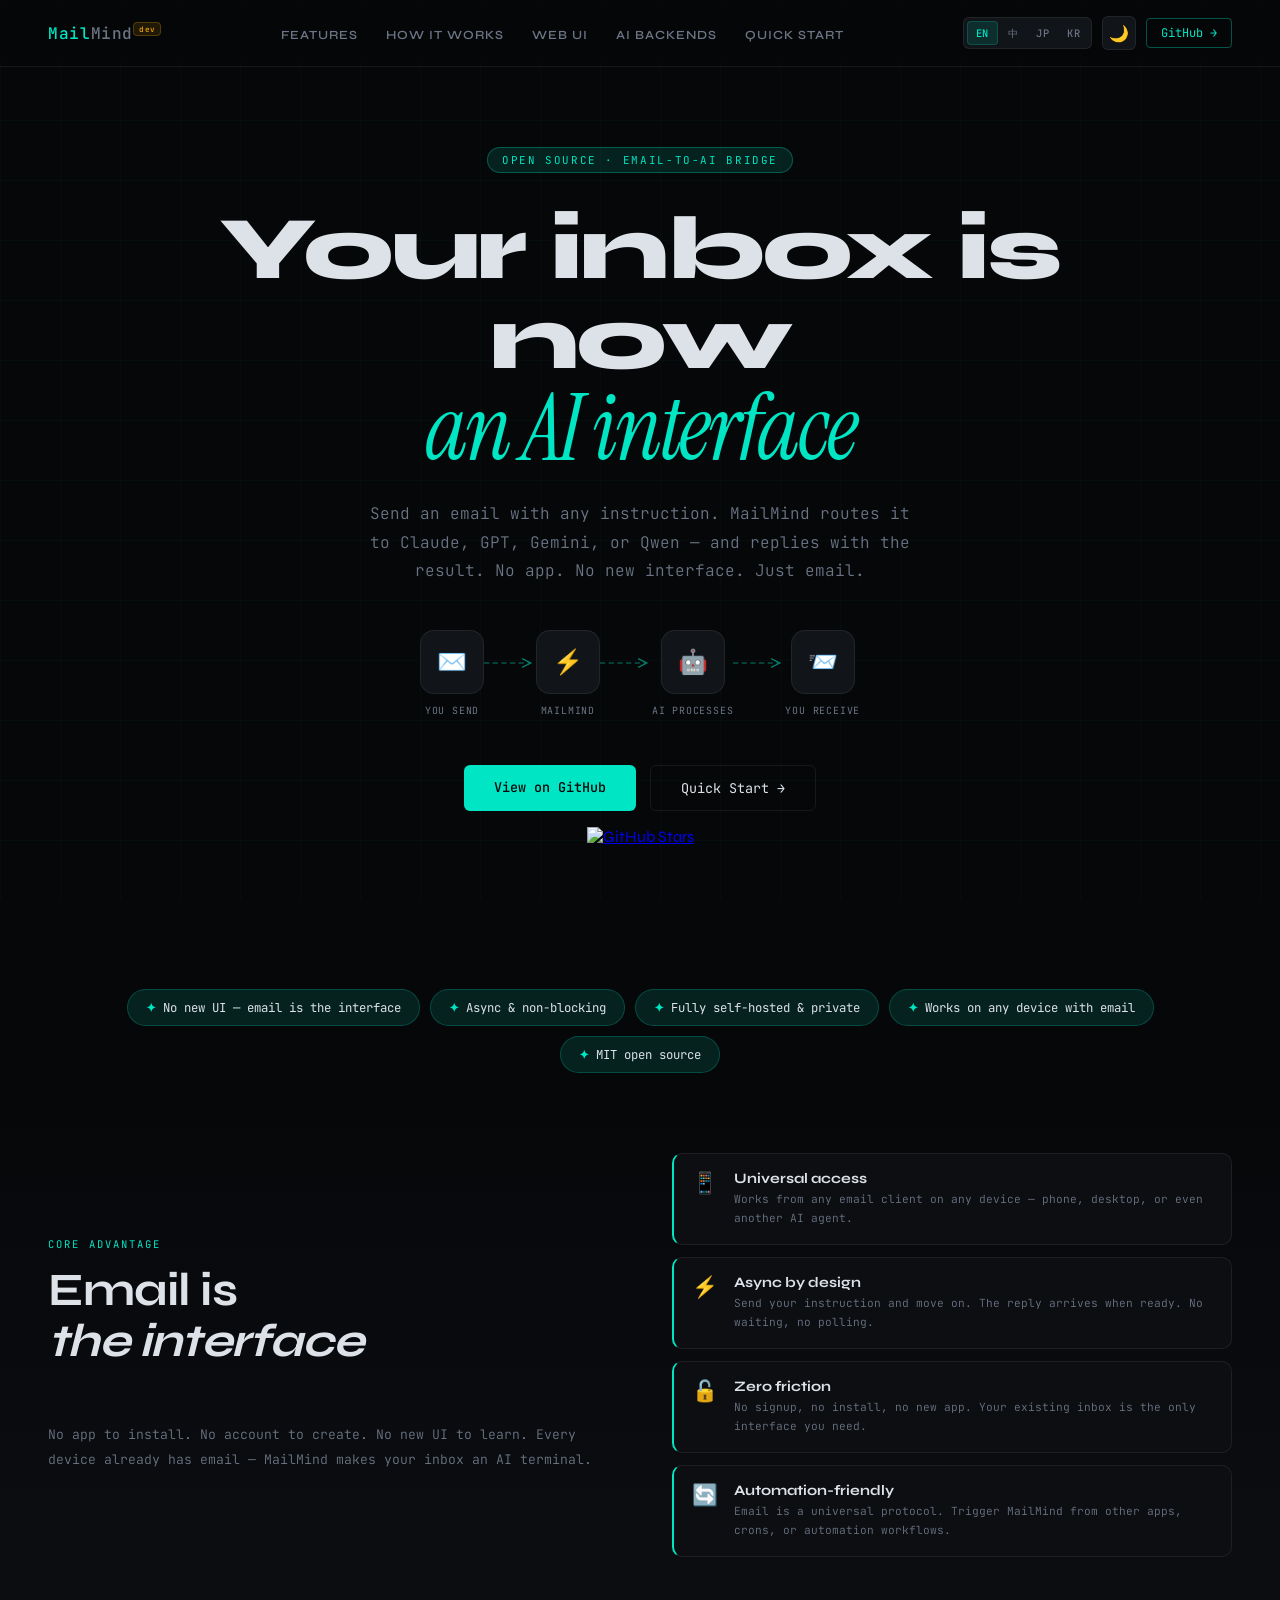
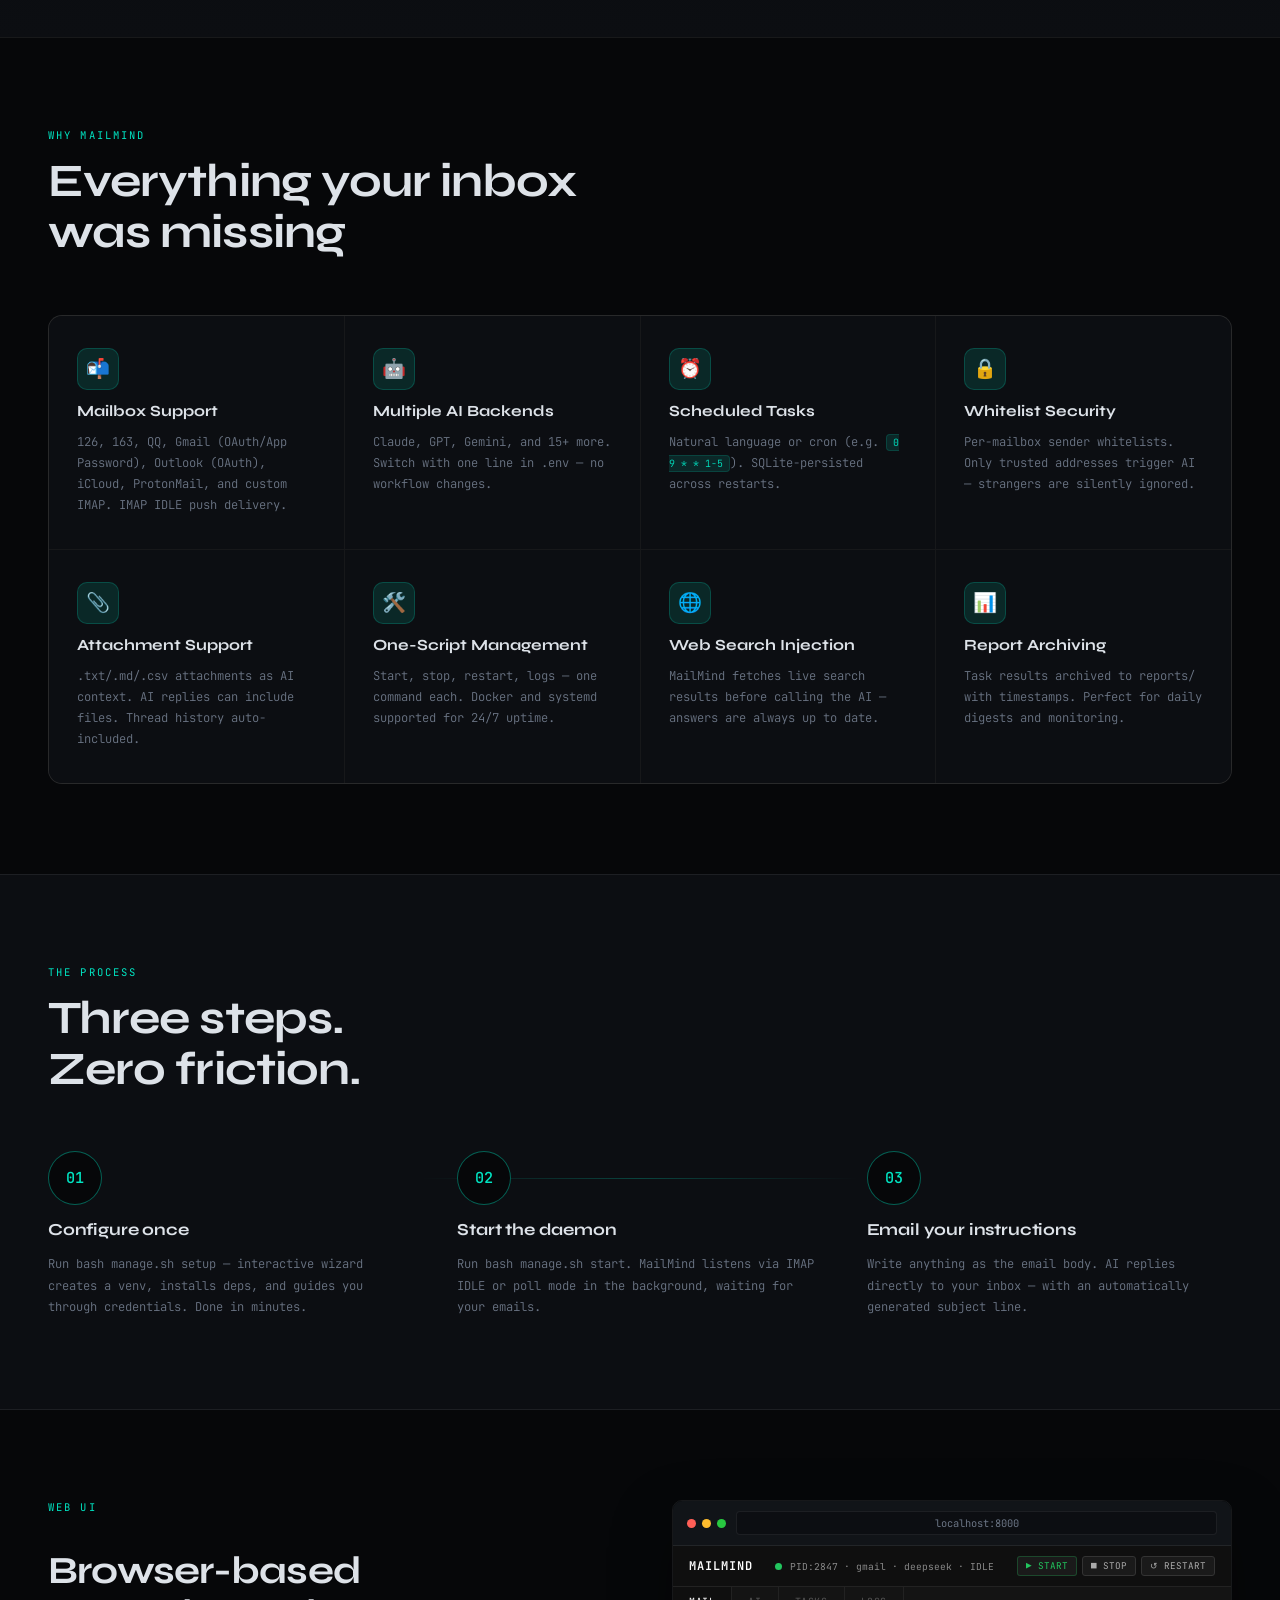
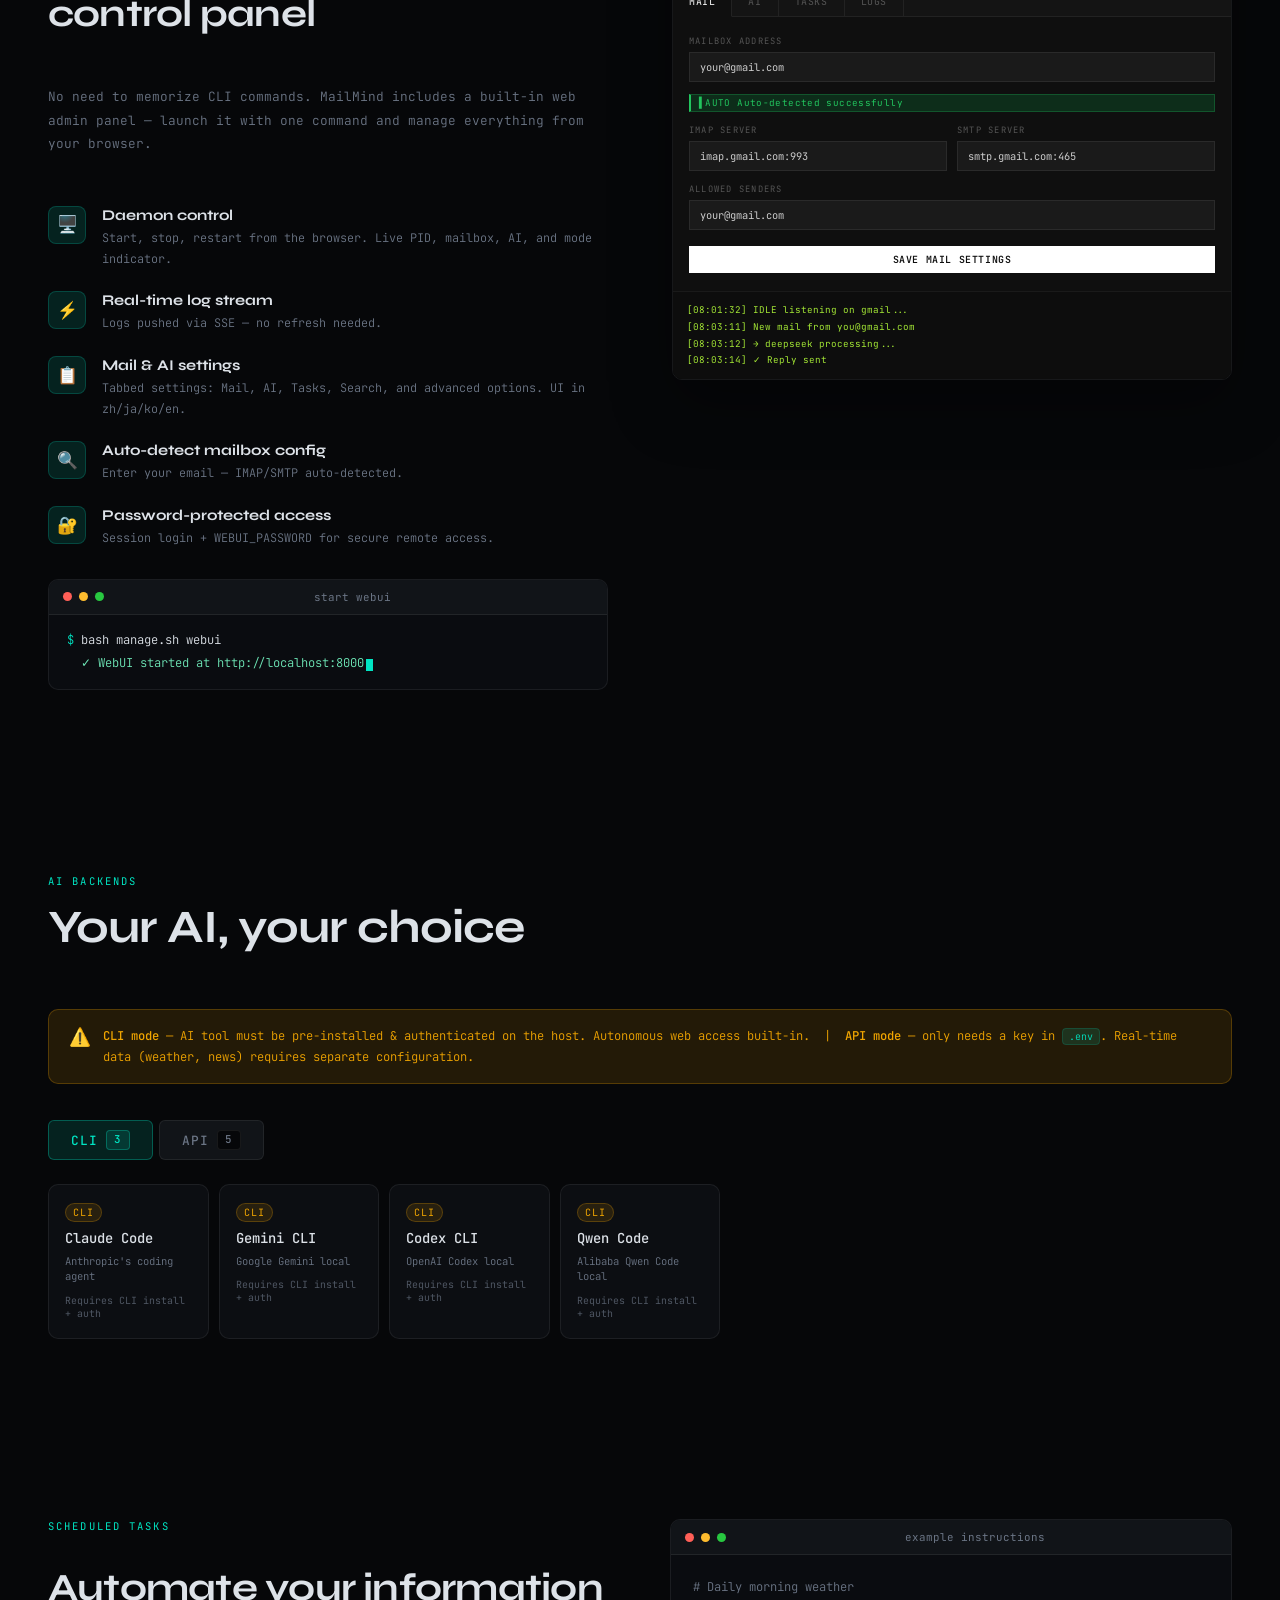
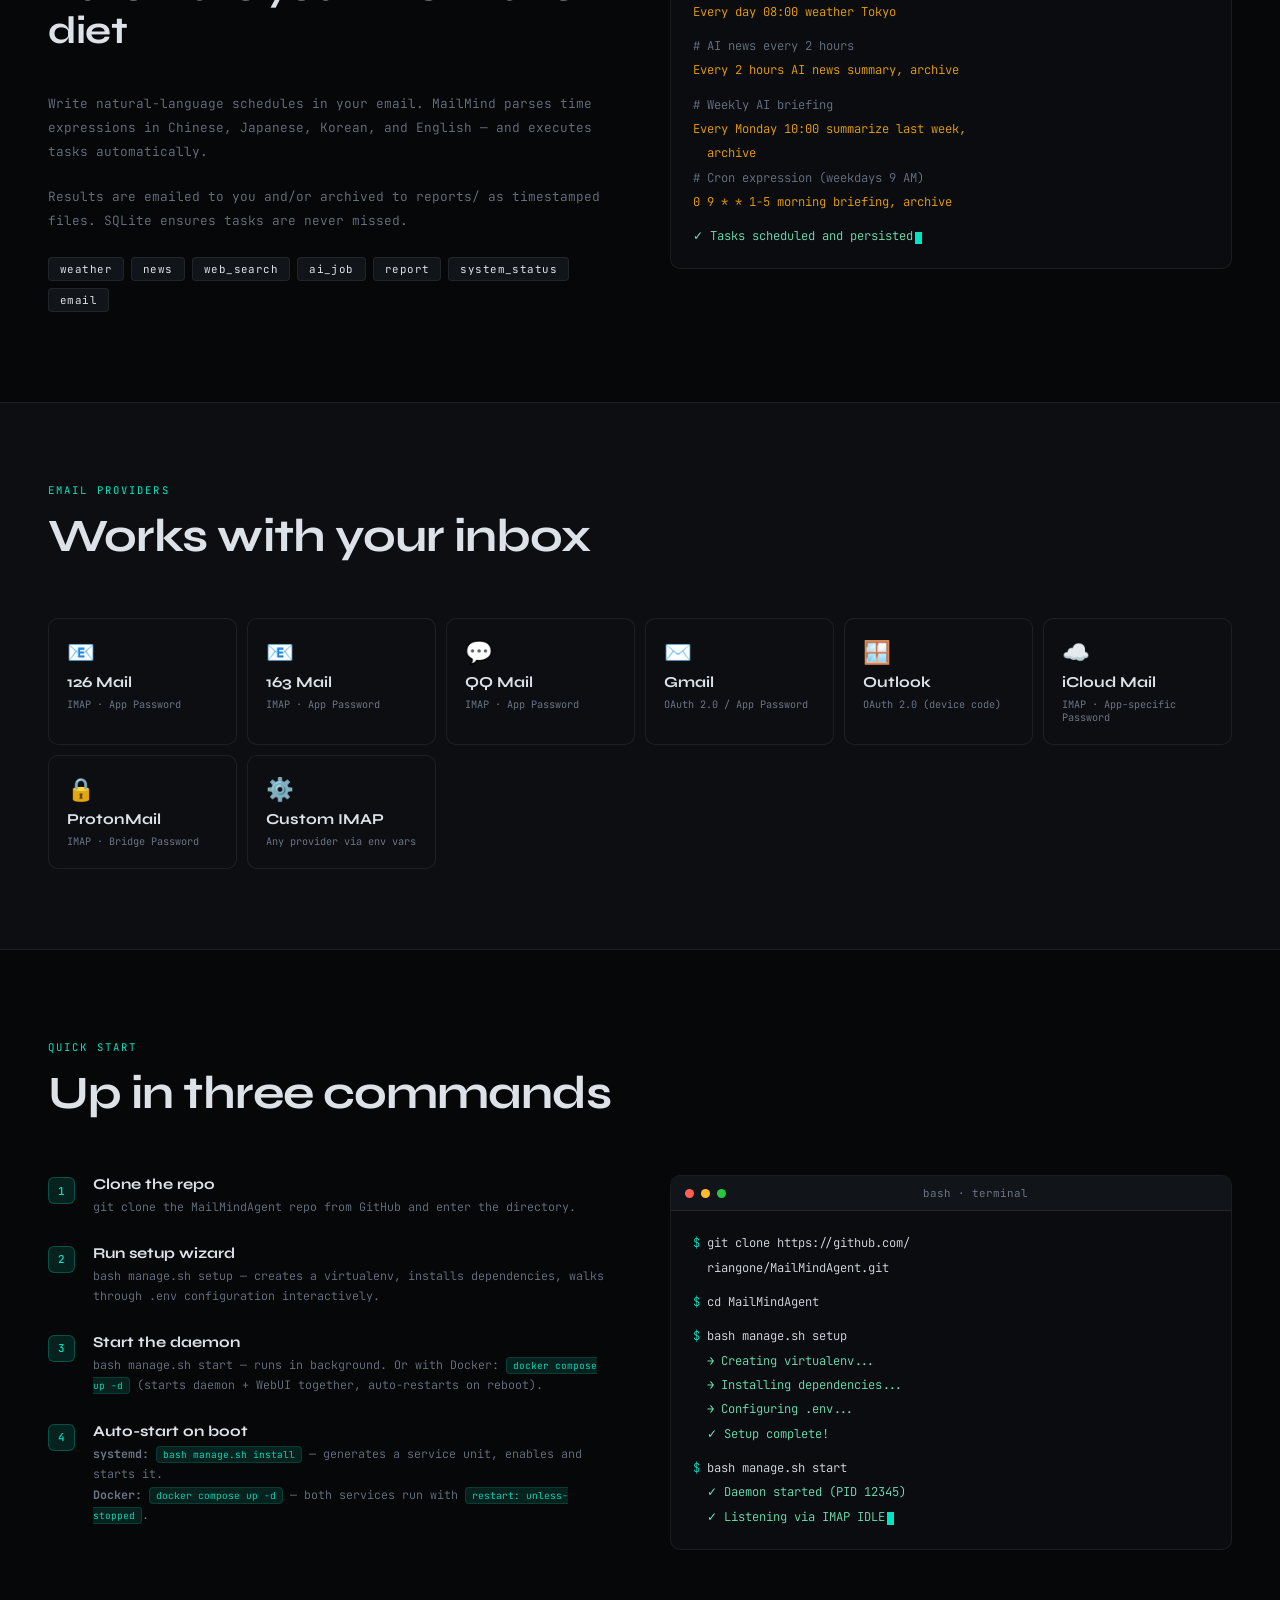
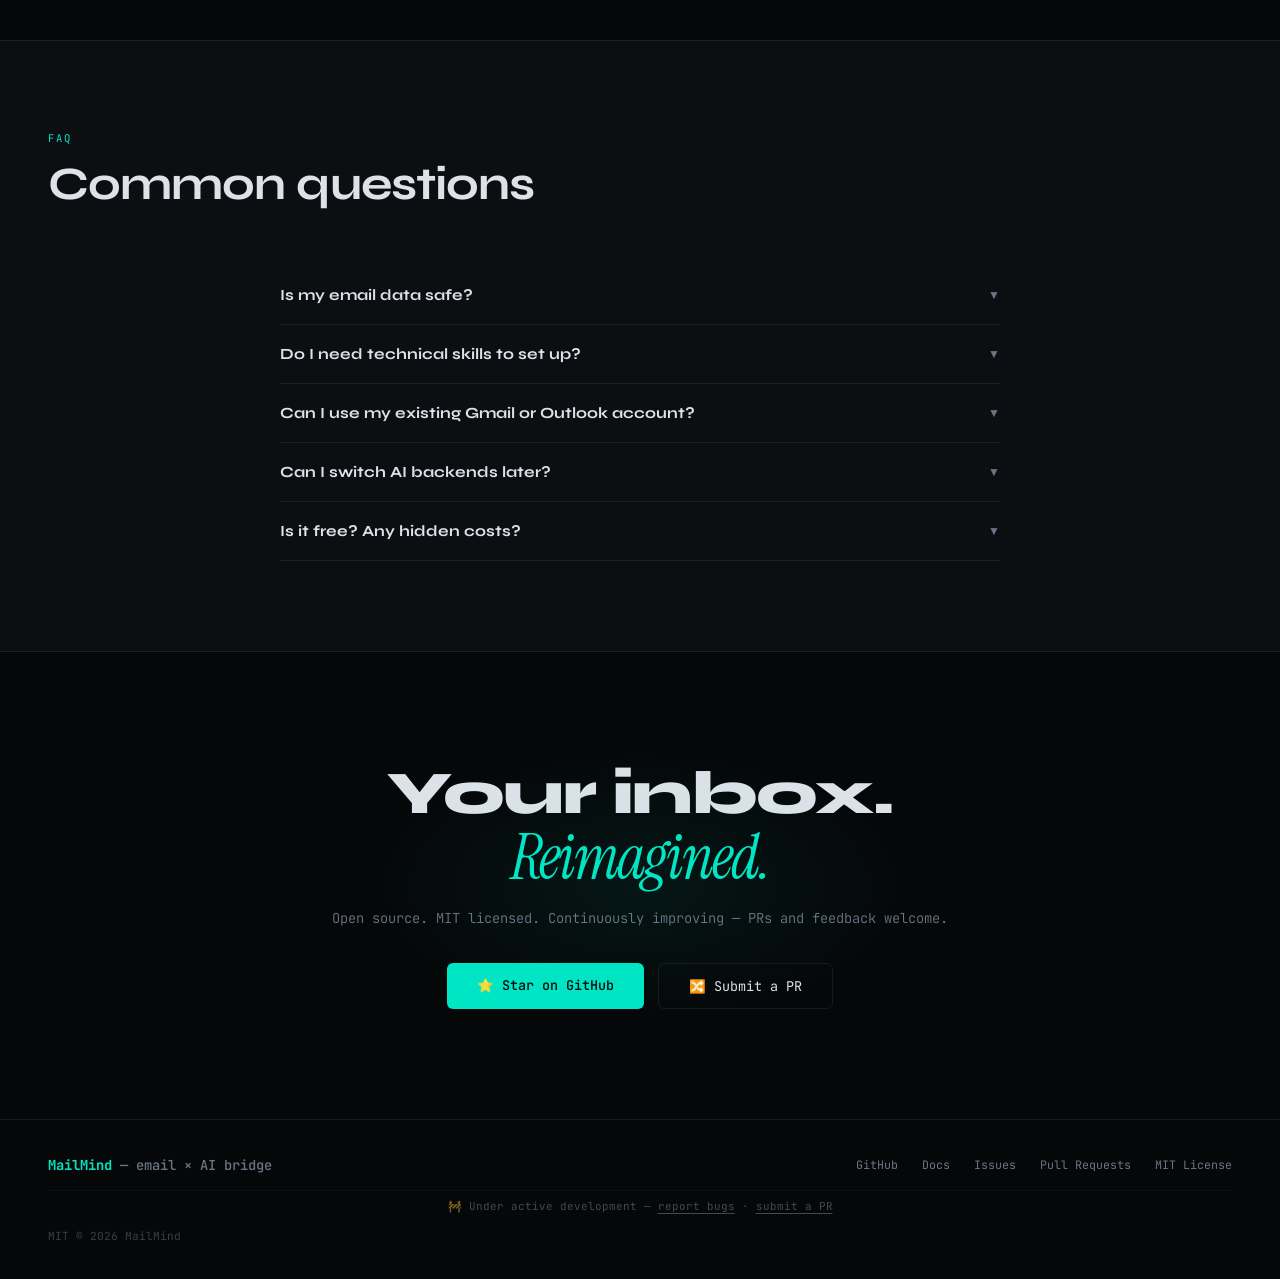
==== commit cc539481: "fix: prevent horizontal overflow on mobile browsers - Add `html { overflow-x: hidden }` to fix iOS S" ====
--- a/docs/index.html
+++ b/docs/index.html
@@ -11,6 +11,7 @@
   <script>if(localStorage.getItem('mm-theme')==='light')document.documentElement.setAttribute('data-theme','light');</script>
   <style>
     *, *::before, *::after { box-sizing: border-box; margin: 0; padding: 0; }
+    html { overflow-x: hidden; }
 
     /* ── DARK theme (default) ── */
     :root {
@@ -468,7 +469,7 @@
     .start-step-content p { font-family: 'JetBrains Mono', monospace; font-size: 0.73rem; font-weight: 300; color: var(--muted); line-height: 1.75; }
 
     /* ── CTA ── */
-    #cta { padding: 110px 48px; text-align: center; position: relative; }
+    #cta { padding: 110px 48px; text-align: center; position: relative; overflow: hidden; }
     #cta::before { content: ''; position: absolute; top: 50%; left: 50%; transform: translate(-50%,-50%); width: 600px; height: 300px; background: radial-gradient(ellipse at center, rgba(0,229,195,0.07) 0%, transparent 70%); pointer-events: none; }
     #cta h2 { font-size: clamp(2rem, 5vw, 3.8rem); font-weight: 800; letter-spacing: -0.03em; line-height: 1.05; margin-bottom: 18px; }
     #cta h2 em { font-family: 'Instrument Serif', serif; font-style: italic; font-weight: 400; color: var(--cyan); }
